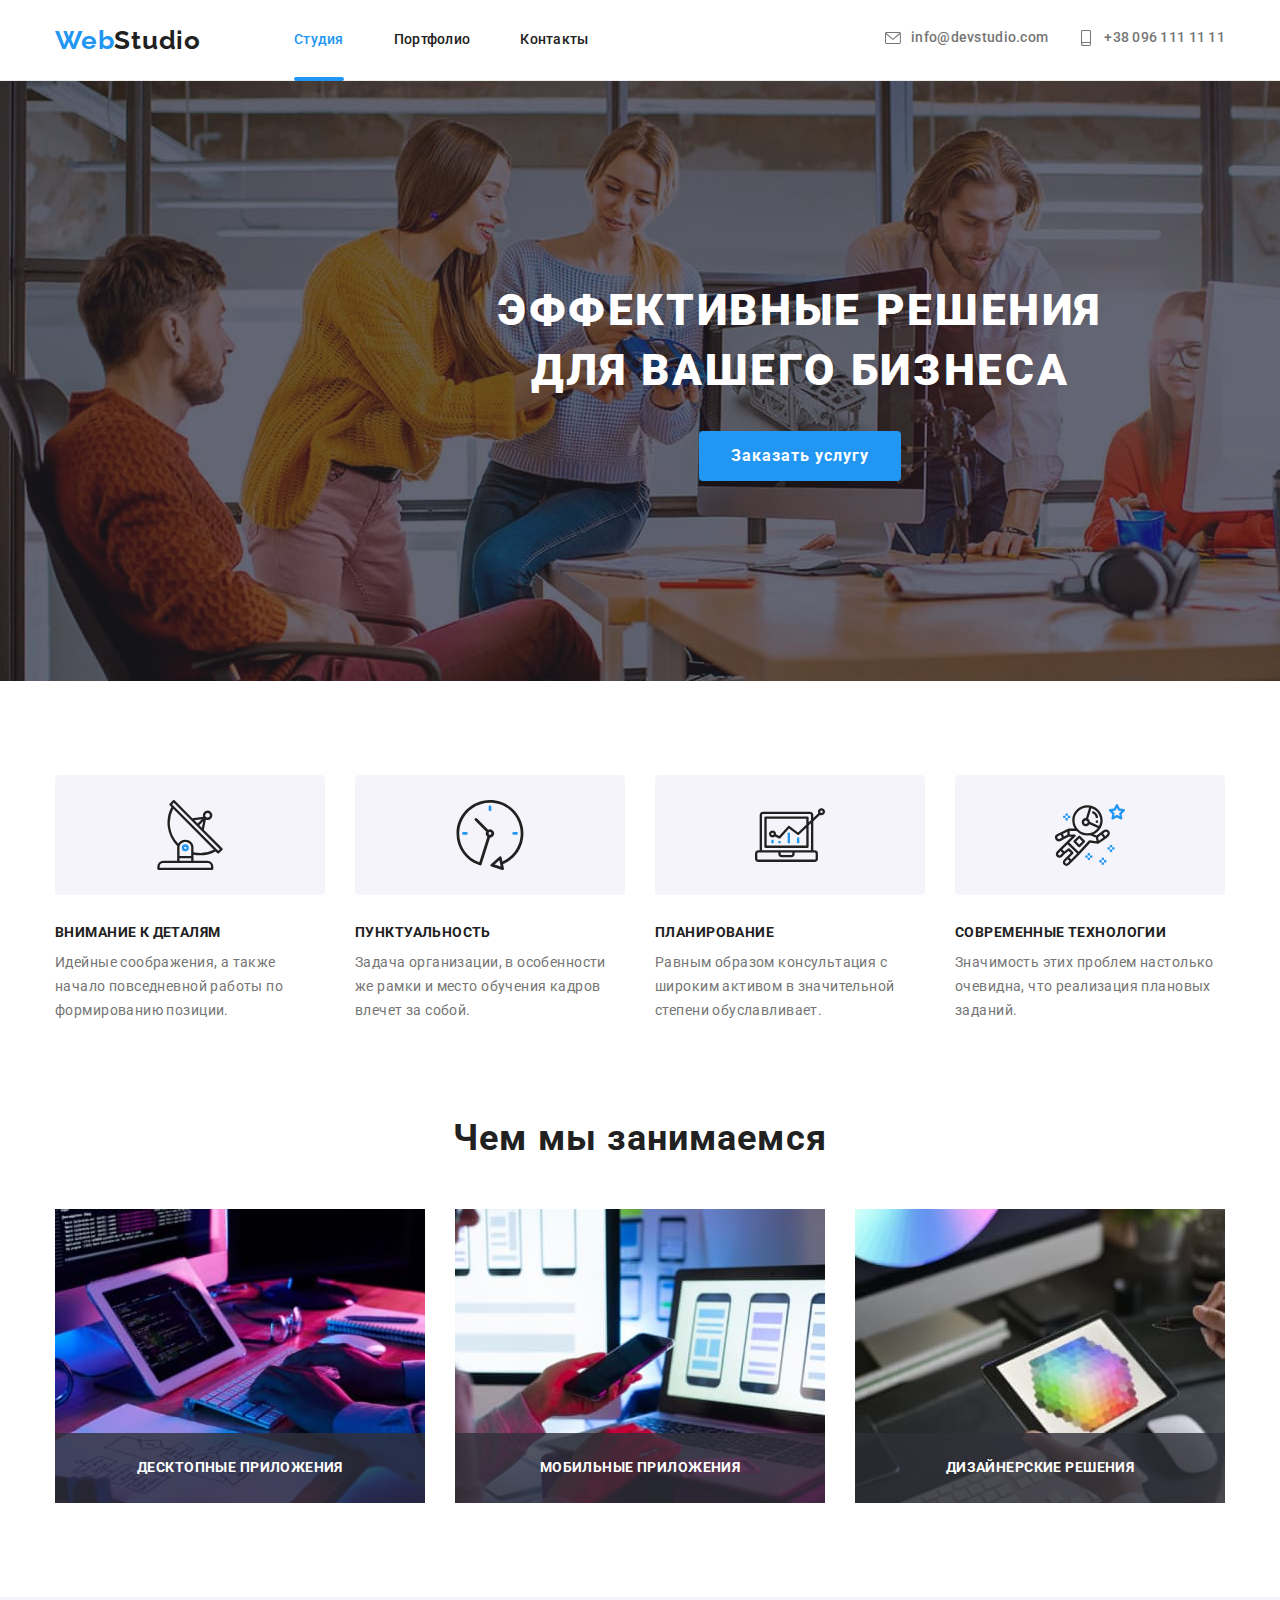
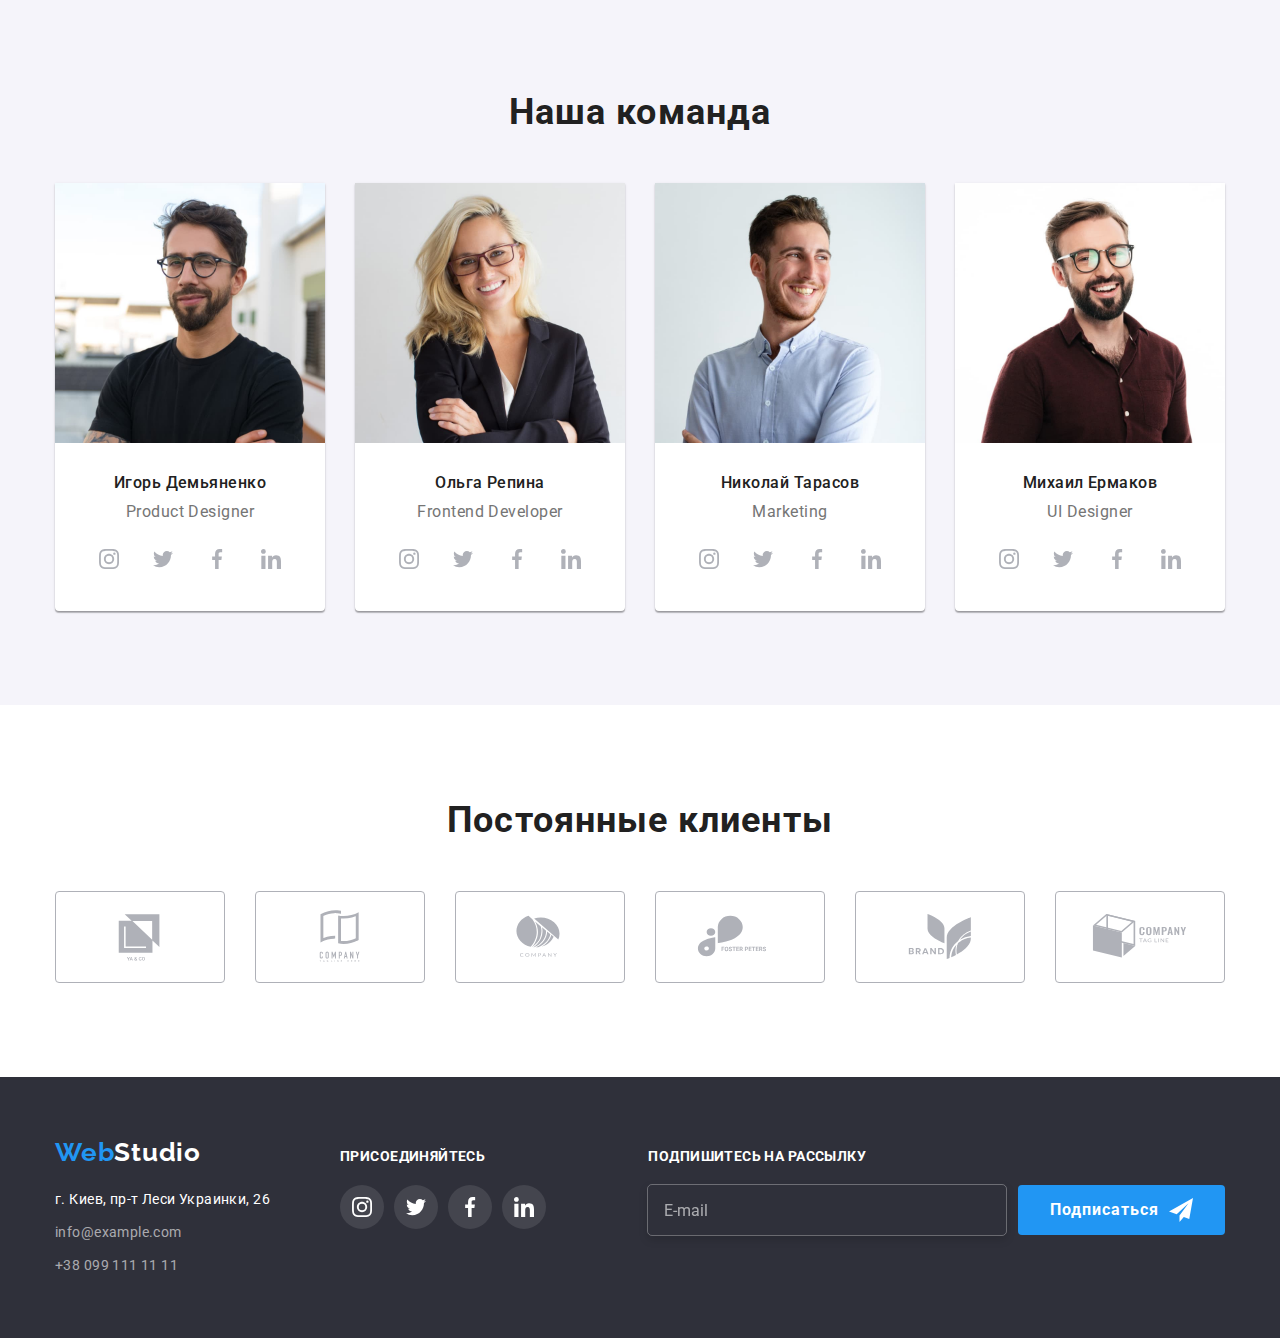
==== index.html @ 26ad6db4 "Initial commit" ====
<!DOCTYPE html>
<html lang="ru">
<head>
    <meta charset="UTF-8">
    <meta http-equiv="X-UA-Compatible" content="IE=edge">
    <meta name="viewport" content="width=device-width, initial-scale=1.0">
    <title>Main</title>
    <link rel="preconnect" href="https://fonts.googleapis.com">
    <link rel="preconnect" href="https://fonts.gstatic.com" crossorigin>
    <link rel="preconnect" href="https://fonts.googleapis.com">
    <link rel="preconnect" href="https://fonts.gstatic.com" crossorigin>
    <link href="https://fonts.googleapis.com/css2?family=Raleway:wght@700&family=Roboto:wght@400;500;700;900&display=swap"
        rel="stylesheet">
    <link rel="stylesheet" href="https://cdnjs.cloudflare.com/ajax/libs/modern-normalize/1.0.0/modern-normalize.min.css" />
    <link rel="stylesheet" href="./css/main.min.css">
</head>

<body>
    
    <!--шапка сайта-->
    <header class="page-header">
        <div class="container flex-container">
        <nav class="nav">
            <a href="" class="logo logo--light-theme"><span class="logo__accent">Web</span>Studio</a>
            <ul class="nav__list list">
                <li class="nav__item item">
                    <a href="./index.html" class="nav__link nav__link--current link">Студия</a>
                </li>
                <li class="nav__item item">
                    <a href="./portfolio.html" class="nav__link link">Портфолио</a>
                </li>
                <li class="nav__item item">
                    <a href="./contacts.html" class="nav__link link">Контакты</a>
                </li>
            </ul>
        </nav>
        <ul class="contacts list">
            <li class="contacts__item">
                <a href="mailto:info@devstudio.com" class="contacts__link link">
                    <svg class="contacts__icon" width="16px"> 
                        <use href="./images/icons.svg#icon-envelope">
                        </use>
                    </svg>info@devstudio.com
                </a>
            </li>
            <li class="contacts__item">
                <a href="tel:+380961111111" class="contacts__link"> 
                    <svg class="contacts__icon" width="16px">
                        <use href="./images/icons.svg#icon-smartphone"></use>
                    </svg>+38 096 111 11 11
                </a>
            </li>
        </ul>
        </div>
    </header>

    <!--основной контент-->
    <main>

        <!-- Герой -->
        <section class="hero">
            <div class="container">
                <h1 class="hero__title"> Эффективные решения для вашего бизнеса</h1>
                <button class="button" type="button" data-modal-open>Заказать услугу</button>
            </div>
        </section>

        <!--Особенности-->
        <section class="features">
            <div class="container">
                <h2 class="features__title title visually-hidden">Наши особенности</h2>
                <ul class="features__list list">
                    <li class="features__item item">
                        <div class="features__thumb">
                            <svg class="features__icon">
                                <use href="./images/icons.svg#icon-antenna"></use>
                            </svg>
                        </div>
                        <h3 class="features__title">Внимание к деталям</h3>
                        <p class="features__text">Идейные соображения, а также начало повседневной работы по формированию позиции.</p>
                    </li>
                    <li class="features__item item">
                        <div class="features__thumb">
                            <svg class="features__icon">
                                <use href="./images/icons.svg#icon-clock"></use>
                            </svg>
                        </div>
                        <h3 class="features__title">Пунктуальность</h3>
                        <p class="features__text">Задача организации, в особенности же рамки и место обучения кадров влечет за собой.</p>
                    </li>
                    <li class="features__item item">
                        <div class="features__thumb">
                            <svg class="features__icon">
                                <use href="./images/icons.svg#icon-diagram"></use>
                            </svg>
                        </div>
                        <h3 class="features__title">Планирование</h3>
                        <p class="features__text">Равным образом консультация с широким активом в значительной степени обуславливает.</p>
                    </li>
                    <li class="features__item item">
                        <div class="features__thumb">
                            <svg class="features__icon">
                                <use href="./images/icons.svg#icon-astronaut"></use>
                            </svg>
                        </div>
                        <h3 class="features__title">Современные технологии</h3>
                        <p class="features__text">Значимость этих проблем настолько очевидна, что реализация плановых заданий.</p>
                    </li>
                </ul>
            </div>
        </section>

        <!--Наше занятие-->
        <section class="jobs">
            <div class="container">
                <h2 class="jobs__title title">Чем мы занимаемся</h2>
                <ul class="jobs__list list">
                    <li class="jobs__item">
                        <div class="jobs__thumb">
                            <img width="370" height="294" src="./images/img-1.jpg" alt="Картинка с примером создания кода">
                            <div class="jobs__text-area"><p class="jobs__text">Десктопные приложения</p></div>
                        </div>
                    </li>
                    <li class="jobs__item">
                        <div class="jobs__thumb">
                            <img width="370" height="294" src="./images/img-2.jpg" alt="Картинка с примером создания мобильных приложений">
                            <div class="jobs__text-area">
                                <p class="jobs__text">Мобильные приложения</p>
                            </div>
                        </div>
                    </li>
                    <li class="jobs__item">
                        <div class="jobs__thumb">
                            <img width="370" height="294" src="./images/img-3.jpg" alt="Картинка с примером оформления сайтов">
                            <div class="jobs__text-area">
                                <p class="jobs__text">Дизайнерские решения</p>
                            </div>
                        </div>
                    </li>
                </ul>
            </div>
        </section>

        <!--Наша команда-->
        <section class="team">
            <div class="container">
                <h2 class="team__title title">Наша команда</h2>
                <ul class="team__list list">
                    <li class="team__card item">
                        <img class="team__image" src="./images/photo-1.jpg" alt="фото Игоря Демьяненко" width="270" height="260">
                        <div class="team__content">
                            <h3 class="team__name">Игорь Демьяненко</h3>
                            <p class="team__prof">Product Designer</p>
                            <ul class="socials list">
                                <li class="socials__item">
                                    <a href="" class="socials__link" aria-label="Instagram">
                                        <svg class="socials__icon" width="20" height="20" >
                                        <use href="./images/icons.svg#icon-instagram" ></use>
                                        </svg>
                                    </a>
                                </li>
                                <li class="socials__item">
                                    <a href="" class="socials__link" aria-label="Twitter">
                                        <svg class="socials__icon" width="20" height="20">
                                        <use href="./images/icons.svg#icon-twitter"></use>
                                        </svg>
                                    </a>
                                </li>
                                <li class="socials__item">
                                    <a href="" class="socials__link" aria-label="Facebook">
                                        <svg class="socials__icon" width="20" height="20">
                                            <use href="./images/icons.svg#icon-facebook"></use>
                                        </svg>
                                    </a>
                                </li>
                                <li class="socials__item">
                                    <a href="" class="socials__link" aria-label="Linkedin">
                                        <svg class="socials__icon" width="20" height="20">
                                            <use href="./images/icons.svg#icon-linkedin"></use>
                                        </svg>
                                    </a>
                                </li>
                            </ul>
                        </div>
                    </li>
                    <li class="team__card item">
                        <img class="team__image" src="./images/photo-2.jpg" alt="фото Ольги Репиной" width="270" height="260">
                        <div class="team__content">
                            <h3 class="team__name">Ольга Репина</h3>
                            <p class="team__prof">Frontend Developer</p>
                            <ul class="socials list">
                                <li class="socials__item">
                                    <a href="" class="socials__link" aria-label="Instagram">
                                        <svg class="socials__icon" width="20" height="20" >
                                        <use href="./images/icons.svg#icon-instagram" ></use>
                                        </svg>
                                    </a>
                                </li>
                                <li class="socials__item">
                                    <a href="" class="socials__link" aria-label="Twitter">
                                        <svg class="socials__icon" width="20" height="20">
                                        <use href="./images/icons.svg#icon-twitter"></use>
                                        </svg>
                                    </a>
                                </li>
                                <li class="socials__item">
                                    <a href="" class="socials__link" aria-label="Facebook">
                                        <svg class="socials__icon" width="20" height="20">
                                            <use href="./images/icons.svg#icon-facebook"></use>
                                        </svg>
                                    </a>
                                </li>
                                <li class="socials__item">
                                    <a href="" class="socials__link" aria-label="Linkedin">
                                        <svg class="socials__icon" width="20" height="20">
                                            <use href="./images/icons.svg#icon-linkedin"></use>
                                        </svg>
                                    </a>
                                </li>
                            </ul>
                        </div>
                    </li>
                    <li class="team__card item">
                        <img class="team__image" src="./images/photo-3.jpg" alt="фото Николая Тарасова" width="270" height="260">
                        <div class="team__content">
                            <h3 class="team__name">Николай Тарасов</h3>
                            <p class="team__prof">Marketing</p>
                            <ul class="socials list">
                                <li class="socials__item">
                                    <a href="" class="socials__link" aria-label="Instagram">
                                        <svg class="socials__icon" width="20" height="20" >
                                        <use href="./images/icons.svg#icon-instagram" ></use>
                                        </svg>
                                    </a>
                                </li>
                                <li class="socials__item">
                                    <a href="" class="socials__link" aria-label="Twitter">
                                        <svg class="socials__icon" width="20" height="20">
                                        <use href="./images/icons.svg#icon-twitter"></use>
                                        </svg>
                                    </a>
                                </li>
                                <li class="socials__item">
                                    <a href="" class="socials__link" aria-label="Facebook">
                                        <svg class="socials__icon" width="20" height="20">
                                            <use href="./images/icons.svg#icon-facebook"></use>
                                        </svg>
                                    </a>
                                </li>
                                <li class="socials__item">
                                    <a href="" class="socials__link" aria-label="Linkedin">
                                        <svg class="socials__icon" width="20" height="20">
                                            <use href="./images/icons.svg#icon-linkedin"></use>
                                        </svg>
                                    </a>
                                </li>
                            </ul>
                        </div>
                    </li>
                    <li class="team__card item">
                        <img class="team__image" src="./images/photo-4.jpg" alt="фото Михаила Ермакова" width="270" height="260">
                        <div class="team__content">
                            <h3 class="team__name">Михаил Ермаков</h3>
                            <p class="team__prof">UI Designer</p>
                            <ul class="socials list">
                                <li class="socials__item">
                                    <a href="" class="socials__link" aria-label="Instagram">
                                        <svg class="socials__icon" width="20" height="20" >
                                        <use href="./images/icons.svg#icon-instagram" ></use>
                                        </svg>
                                    </a>
                                </li>
                                <li class="socials__item">
                                    <a href="" class="socials__link" aria-label="Twitter">
                                        <svg class="socials__icon" width="20" height="20">
                                        <use href="./images/icons.svg#icon-twitter"></use>
                                        </svg>
                                    </a>
                                </li>
                                <li class="socials__item">
                                    <a href="" class="socials__link" aria-label="Facebook">
                                        <svg class="socials__icon" width="20" height="20">
                                            <use href="./images/icons.svg#icon-facebook"></use>
                                        </svg>
                                    </a>
                                </li>
                                <li class="socials__item">
                                    <a href="" class="socials__link" aria-label="Linkedin">
                                        <svg class="socials__icon" width="20" height="20">
                                            <use href="./images/icons.svg#icon-linkedin"></use>
                                        </svg>
                                    </a>
                                </li>
                            </ul>
                        </div>
                    </li>
                </ul>
            </div>
        </section>

        <!-- Клиенты -->
        <section class="clients">
            <div class="container">
            <h2 class="clients__title title">Постоянные клиенты</h2>
            <ul class="clients__list list">
                <li class="clients__item">
                    <a href="" class="clients__link" aria-label="Компания-1" >
                        <svg class="clients__icon" width="106" height="60">
                            <use href="./images/icons.svg#icon-company-1">
                            </use>
                        </svg>
                    </a>
                </li>
                <li class="clients__item">
                    <a href="" class="clients__link" aria-label="Компания-2">
                        <svg class="clients__icon" width="106" height="60">
                            <use href="./images/icons.svg#icon-company-2">
                            </use>
                        </svg>
                    </a>
                </li>
                <li class="clients__item">
                    <a href="" class="clients__link" aria-label="Компания-3">
                        <svg class="clients__icon" width="106" height="60">
                            <use href="./images/icons.svg#icon-company-3">
                            </use>
                        </svg>
                    </a>
                </li>
                <li class="clients__item">
                    <a href="" class="clients__link" aria-label="Компания-4">
                        <svg class="clients__icon" width="106" height="60">
                            <use href="./images/icons.svg#icon-company-4">
                            </use>
                        </svg>
                    </a>
                </li>
                <li class="clients__item">
                    <a href="" class="clients__link" aria-label="Компания-5">
                        <svg class="clients__icon" width="106" height="60"> 
                            <use href="./images/icons.svg#icon-company-5">
                            </use>
                        </svg>
                    </a>
                </li>
                <li class="clients__item">
                    <a href="" class="clients__link" aria-label="Компания-6">
                        <svg class="clients__icon" width="106" height="60">
                            <use href="./images/icons.svg#icon-company-6">
                            </use>
                        </svg>
                    </a>
                </li>
            </ul>
            </div>
        </section>
    </main>

    <!--Подвал-->
    <footer class="footer">
        <div class="container footer__container">
            <div class="adress-thumb">
                <a class="logo logo--dark-theme" href="./index.html">
                    <span class="logo__accent">Web</span>Studio
                </a>
            <address class="address">
                <span class="adress__text">г. Киев, пр-т Леси Украинки, 26</span>
                <ul class="adress__list list">
                    <li class="adress__item">
                        <a class="adress__link" href="mailto:info@example.com" >info@example.com</a>
                    </li>
                    <li class="adress__item">
                        <a class="adress__link" href="tel:+380991111111">+38 099 111 11 11</a>
                    </li>
                </ul>
            </address>
            </div>
            <div class="join-form">
                <p class="join-form__title">присоединяйтесь</p>
                <ul class="join-form__socials socials list">
                    <li class="socials__item">
                        <a href="" class="socials__link socials__link--dark-theme" aria-label="Instagram"><svg class="socials__icon" width="20" height="20">
                                <use href="./images/icons.svg#icon-instagram"></use>
                            </svg>
                        </a>
                    </li>
                    <li class="socials__item">
                        <a href="" class="socials__link socials__link--dark-theme" aria-label="Twitter"><svg class="socials__icon" width="20" height="20">
                                <use href="./images/icons.svg#icon-twitter"></use>
                            </svg>
                        </a>
                    </li>
                    <li class="socials__item">
                        <a href="" class="socials__link socials__link--dark-theme" aria-label="Facebook">
                            <svg class="socials__icon" width="20" height="20">
                                <use href="./images/icons.svg#icon-facebook"></use>
                            </svg>
                        </a>
                    </li>
                    <li class="socials__item">
                        <a href="" class="socials__link socials__link--dark-theme" aria-label="Linkedin">
                            <svg class="socials__icon" width="20" height="20">
                                <use href="./images/icons.svg#icon-linkedin"></use>
                            </svg>
                        </a>
                    </li>
                </ul>
            </div>
            <div class="subscription footer__subscription">
                <h2 class="subscription__title">Подпишитесь на рассылку</h2>
                <form class="subscription__form">
                    <input class="subscription__input" type="email" name="subscription" placeholder="E-mail">
                    <button class="button subscription__button" type="submit">Подписаться
                        <svg class="button__icon" width="24" height="24">
                            <use href="./images/icons.svg#icon-send">
                        </svg>
                    </button>
                </form>
            </div>
        </div>
        
    </footer>

    <!-- модальное окно -->
    <div class="hero-backdrop is-hidden" data-modal>
        <div class="hero-modal">
            <button class="button-close" data-modal-close>
                <svg class="button-close__icon" width="18px" height="18px">
                    <use href="./images/icons.svg#icon-close"></use>
                </svg>
            </button>
            <form class="order-form js-speaker-form">
                <b class="order-form__title">Оставьте свои данные, мы вам перезвоним</b>
                <div class="inputarea">
                    <div class="order-form__item">
                        <label class="order-form__label" for="name" >Имя</label>
                        <input class="order-form__input" type="text"  name="username" id="name" autocomplete="off">
                        <span class="order-form__thumb">
                            <svg class="order-form__icon" width="18px" height="18px">
                                <use href="./images/icons.svg#name-icon"></use>
                            </svg>
                        </span>
                    </div>
    
                    <div class="order-form__item">
                        <label class="order-form__label" for="tel">Телефон</label>
                        <input  class="order-form__input" type="tel" name="tel" id="tel">
                        <span class="order-form__thumb">
                            <svg class="order-form__icon" width="18px" height="18px">
                                <use href="./images/icons.svg#tel-icon"></use>
                            </svg>
                        </span>
                    </div>
    
                    <div class="order-form__item">
                        <label class="order-form__label" for="email">Почта</label>
                        <input class="order-form__input" type="email"  name="email" id="email">
                        <span class="order-form__thumb">
                            <svg class="order-form__icon" width="18px" height="18px">
                                <use href="./images/icons.svg#email-icon"></use>
                            </svg>
                        </span>
                    </div>
    
                    <div class="order-form__item">
                        <label class="order-form__label" for="comment">Комментарий</label>
                        <textarea class="order-form__textarea" name="comment"  placeholder=" Введите текст" id="comment"
                            rows="10"></textarea>
                    </div>
                </div>
                <div class="agreement-form">
                    <label class="agreement-form__label">
                        <input class="agreement-form__checkbox visually-hidden"type="checkbox" >
                    <span class="checkbox">
                        <svg class="checkbox__icon" width="16px" height="15px">
                            <use href="./images/icons.svg#checkbox"/>
                        </svg>
                        <svg class="checkbox__icon checkbox__icon--active" width="16px" height="15px">
                            <use href="./images/icons.svg#checkbox-active"/>
                        </svg>
                    </span>Соглашаюсь с рассылкой и принимаю <a class="agreement-form__link" href="">Условия
                            договора</a></label>
                </div>
                <button class="button agreement-form__button" type="submit">Отправить</button>
            </form>
        </div>
    </div>
    <script src="./js/modal.js"></script>
    <script>
        (() => {
            document
                .querySelector('.js-speaker-form')
                .addEventListener('submit', e => {
                    e.preventDefault();

                    new FormData(e.currentTarget).forEach((value, name) =>
                        console.log(`${name}: ${value}`),
                    );

                    e.currentTarget.reset();
                });
        })();
    </script>
</body>
</html>
---- css/main.min.css ----
:root{--primary-font: roboto, sans-serif;--secondary-font: Raleway, sans-serif;--text-color: #757575;--title-color: #212121;--white-color: #ffffff;--white-transparency-06: rgba(255, 255, 255, 0.6);--modal-placeholder-color: rgba(117, 117, 117, 0.5);--footer-placeholder-color: rgba(255, 255, 255, 0.6);--accent-color: #2196f3;--hover-color: #188ce8;--primary-bkgrnd: #ffffff;--secondary-bkgrnd: #f5f4fa;--button-bkgrnd: #f5f4fa;--hero-bkgrnd: #c4c4c4;--icon-bkgrnd: #f5f4fa;--footer-icon-bkgrnd: rgba(255, 255, 255, 0.1);--card-overlay: rgba(33, 150, 243, 0.9);--footer-background-color: rgba(47, 48, 58, 1);--header-border: #ececec;--portfolio-card-border: #eeeeee;--clients-border: #afb1b8;--timing-function: cubic-bezier(0.4, 0, 0.2, 1);--filter-button-shadow: 0px 3px 1px rgba(0, 0, 0, 0.1),
        0px 1px 2px rgba(0, 0, 0, 0.08), 0px 2px 2px rgba(0, 0, 0, 0.12);--team-card-shadow: 0px 1px 3px rgba(0, 0, 0, 0.12),
        0px 1px 1px rgba(0, 0, 0, 0.14), 0px 2px 1px rgba(0, 0, 0, 0.2);--portfolio-card-shadow: 0px 1px 1px rgba(0, 0, 0, 0.12),
        0px 4px 4px rgba(0, 0, 0, 0.06), 1px 4px 6px rgba(0, 0, 0, 0.16);--icon-color: #afb1b8;--order-form__icon-color: rgba(33, 33, 33, 1);--checkbox-color: rgba(33, 33, 33, 1);--Hero-overlay: rgba(47, 48, 58, 0.4);--cards-gap: 30px}body{background-color:var(--primary-bkgrnd);color:var(--text-color);font-family:var(--primary-font)}.list{list-style:none;margin:0;padding:0}.container{margin:0 auto;width:1200px;padding:0 15px}.title{margin:0;color:var(--title-color);font-weight:700;font-size:36px;line-height:1.17;text-align:center;letter-spacing:0.03em}img{display:block;max-width:100%}.visually-hidden{position:absolute;width:1px;height:1px;margin:-1px;border:0;padding:0;white-space:nowrap;-webkit-clip-path:inset(100%);clip-path:inset(100%);clip:rect(0 0 0 0);overflow:hidden}.page-header{border-bottom:1px solid var(--header-border)}.flex-container{display:-webkit-box;display:-ms-flexbox;display:flex}.logo{display:block;text-decoration:none;font-family:var(--secondary-font);font-weight:700;font-size:26px;line-height:1.19;letter-spacing:0.03em}.logo--light-theme{margin-right:93px;color:var(--title-color)}.logo--dark-theme{margin-right:0;margin-bottom:20px;color:var(--white-color)}.logo__accent{color:var(--accent-color)}.nav{display:-webkit-box;display:-ms-flexbox;display:flex;-webkit-box-align:center;-ms-flex-align:center;align-items:center}.nav__list{display:-webkit-box;display:-ms-flexbox;display:flex}.nav__item{position:relative}.nav__item:not(:last-child){margin-right:50px}.nav__link{display:block;padding-top:32px;padding-bottom:32px;color:var(--title-color);text-decoration:none;font-weight:500;font-size:14px;line-height:1.14;letter-spacing:0.02em;-webkit-transition:color 250ms var(--timing-function);transition:color 250ms var(--timing-function)}.nav__link:hover,.nav__link:focus{color:var(--accent-color)}.nav__link--current{color:var(--accent-color)}.nav__link--current::after{content:'';display:block;position:absolute;bottom:-1px;width:100%;height:4px;border-radius:2px;background-color:var(--accent-color)}.contacts{display:-webkit-box;display:-ms-flexbox;display:flex;margin-left:auto;-webkit-box-align:center;-ms-flex-align:center;align-items:center}.contacts__item:last-child{margin-left:30px}.contacts__link{color:var(--text-color);display:-webkit-inline-box;display:-ms-inline-flexbox;display:inline-flex;-webkit-box-align:center;-ms-flex-align:center;align-items:center;-webkit-transition:color 250ms var(--timing-function);transition:color 250ms var(--timing-function);text-decoration:none;font-weight:500;font-size:14px;line-height:1.14;letter-spacing:0.02em}.contacts__link:hover,.contacts__link:focus{color:var(--accent-color)}.contacts__icon{width:16px;height:16px;margin-right:10px;fill:currentColor}.hero{padding-top:200px;padding-bottom:200px;text-align:center;color:var(--white-color);width:1600px;height:600px;margin-left:auto;margin-right:auto;background-image:-webkit-gradient(linear, left top, left bottom, from(var(--Hero-overlay)), to(var(--Hero-overlay))),url(../images/bgrnd-img.jpg);background-image:linear-gradient(var(--Hero-overlay), var(--Hero-overlay)),url(../images/bgrnd-img.jpg);background-color:var(--hero-bkgrnd)}.hero__title{margin-top:0;margin-bottom:30px;margin-right:auto;margin-left:auto;max-width:696px;font-weight:900;font-size:44px;line-height:1.36;letter-spacing:0.06em;text-transform:uppercase;text-align:center}.button{border:none;display:inline-block;min-width:200px;border-radius:4px;padding:10px 32px;background-color:var(--accent-color);color:var(--white-color);-webkit-transition:background-color 250ms var(--timing-function);transition:background-color 250ms var(--timing-function);font-family:var(--primary-font);font-weight:700;font-size:16px;line-height:1.87;cursor:pointer;-webkit-box-align:center;-ms-flex-align:center;align-items:center;text-align:center;letter-spacing:0.06em}.button:hover,.button:focus{background-color:var(--hover-color)}.subscription__button{display:-webkit-box;display:-ms-flexbox;display:flex;-webkit-box-align:center;-ms-flex-align:center;align-items:center;-webkit-box-pack:center;-ms-flex-pack:center;justify-content:center}.button__icon{margin-left:10px}.button{border:none;display:inline-block;min-width:200px;border-radius:4px;padding:10px 32px;background-color:var(--accent-color);color:var(--white-color);-webkit-transition:background-color 250ms var(--timing-function);transition:background-color 250ms var(--timing-function);font-family:var(--primary-font);font-weight:700;font-size:16px;line-height:1.87;cursor:pointer;-webkit-box-align:center;-ms-flex-align:center;align-items:center;text-align:center;letter-spacing:0.06em}.button:hover,.button:focus{background-color:var(--hover-color)}.subscription__button{display:-webkit-box;display:-ms-flexbox;display:flex;-webkit-box-align:center;-ms-flex-align:center;align-items:center;-webkit-box-pack:center;-ms-flex-pack:center;justify-content:center}.button__icon{margin-left:10px}.hero-backdrop{position:fixed;left:0;top:0;width:100%;height:100%;background-color:rgba(0,0,0,0.2);opacity:1;-webkit-transition:opacity 250ms var(--timing-function);transition:opacity 250ms var(--timing-function)}.hero-backdrop.is-hidden{opacity:0;pointer-events:none}.hero-backdrop.is-hidden .hero-modal{-webkit-transform:translate(-50%, -50%) scale(0.5);transform:translate(-50%, -50%) scale(0.5)}.hero-modal{position:absolute;z-index:100;width:528px;padding-top:40px;padding-bottom:40px;padding-left:41px;padding-right:39px;top:50%;left:50%;-webkit-transform:translate(-50%, -50%) scale(1);transform:translate(-50%, -50%) scale(1);background-color:var(--white-color);border-radius:4px;-webkit-transition:-webkit-transform 250ms var(--timing-function);transition:-webkit-transform 250ms var(--timing-function);transition:transform 250ms var(--timing-function);transition:transform 250ms var(--timing-function), -webkit-transform 250ms var(--timing-function);-webkit-box-shadow:0px 1px 3px rgba(0,0,0,0.12),0px 1px 1px rgba(0,0,0,0.14),0px 2px 1px rgba(0,0,0,0.2);box-shadow:0px 1px 3px rgba(0,0,0,0.12),0px 1px 1px rgba(0,0,0,0.14),0px 2px 1px rgba(0,0,0,0.2)}.button-close{position:absolute;display:-webkit-inline-box;display:-ms-inline-flexbox;display:inline-flex;top:8px;right:4px;border-radius:50%;width:30px;height:30px;padding:0;border:1px solid rgba(0,0,0,0.1);background-color:var(--white-color);color:#000;-webkit-box-pack:center;-ms-flex-pack:center;justify-content:center;-webkit-box-align:center;-ms-flex-align:center;align-items:center;-webkit-transition:background-color 250ms var(--timing-function);transition:background-color 250ms var(--timing-function)}.button-close:hover,.button-close:focus{color:var(--accent-color)}.button-close .button-close__icon{width:18px;height:18px;fill:currentColor;-webkit-transition:color 250ms var(--timing-function);transition:color 250ms var(--timing-function)}.order-form__title{display:block;color:var(--title-color);margin-bottom:20px;text-align:center;Font-style:Bold;Font-size:20px;Line-height:1.15;Letter-spacing:3%}.order-form__label{color:var(--text-color);text-align:left;margin-bottom:4px;font-size:12px;line-height:1.17}.inputarea{width:448px;margin:0;margin-left:auto;margin-right:auto;padding:0;list-style:none;display:-webkit-box;display:-ms-flexbox;display:flex;-webkit-box-orient:vertical;-webkit-box-direction:normal;-ms-flex-direction:column;flex-direction:column}.order-form__item{position:relative;display:-webkit-box;display:-ms-flexbox;display:flex;-webkit-box-orient:vertical;-webkit-box-direction:normal;-ms-flex-direction:column;flex-direction:column}.order-form__item:not(:last-child){margin-bottom:10px}.order-form__item:last-child{margin-bottom:20px}.order-form__input{border:1px solid rgba(33,33,33,0.2);border-radius:4px;padding:11px 12px;padding-left:42px;-webkit-transition:border 250ms var(--timing-function);transition:border 250ms var(--timing-function)}.order-form__input:focus{border:1px solid #2196f3;-webkit-box-sizing:border-box;box-sizing:border-box;border-radius:4px;outline:transparent}.order-form__input:focus ~ .order-form__thumb{color:var(--accent-color)}.order-form__icon{position:absolute;bottom:11px;left:12px;fill:currentColor}.order-form__thumb{color:var(--order-form__icon-color);-webkit-transition:color 250ms var(--timing-function);transition:color 250ms var(--timing-function)}.order-form__textarea{padding:12px 16px;border:1px solid rgba(33,33,33,0.2);border-radius:4px;height:138px;resize:none;-webkit-transition:border 250ms var(--timing-function);transition:border 250ms var(--timing-function)}.order-form__textarea::-webkit-input-placeholder{font-size:14px;line-height:1.14;color:var(--modal-placeholder-color)}.order-form__textarea:-ms-input-placeholder{font-size:14px;line-height:1.14;color:var(--modal-placeholder-color)}.order-form__textarea::-ms-input-placeholder{font-size:14px;line-height:1.14;color:var(--modal-placeholder-color)}.order-form__textarea::placeholder{font-size:14px;line-height:1.14;color:var(--modal-placeholder-color)}.order-form__textarea:focus{border:1px solid #2196f3;-webkit-box-sizing:border-box;box-sizing:border-box;border-radius:4px;outline:transparent}.agreement-form{position:relative;display:-webkit-box;display:-ms-flexbox;display:flex;-webkit-box-align:center;-ms-flex-align:center;align-items:center;-webkit-box-pack:center;-ms-flex-pack:center;justify-content:center;margin-bottom:30px}.agreement-form__button{display:block;margin-left:auto;margin-right:auto}.agreement-form__label{font-size:14px;line-height:1.71}.agreement-form__link{color:var(--accent-color)}.checkbox{width:16px;height:15px}.checkbox__icon{position:absolute;top:50%;left:13px;-webkit-transform:translate(0, -50%);transform:translate(0, -50%);fill:var(--checkbox-color);-webkit-transition:background-color 250ms var(--timing-function);transition:background-color 250ms var(--timing-function)}.agreement-form__checkbox:checked ~ .checkbox .checkbox__icon{background-color:var(--accent-color);border-radius:1px;fill:var(--white-color)}.checkbox__icon--active{fill:transparent;-webkit-transition:fill 250ms var(--timing-function);transition:fill 250ms var(--timing-function)}.features{padding-top:94px;padding-bottom:94px}.features__list{display:-webkit-box;display:-ms-flexbox;display:flex}.features__icon{width:70px;height:70px}.features__thumb{display:-webkit-box;display:-ms-flexbox;display:flex;-webkit-box-pack:center;-ms-flex-pack:center;justify-content:center;-webkit-box-align:center;-ms-flex-align:center;align-items:center;height:120px;margin-bottom:30px;background-color:var(--icon-bkgrnd);border-radius:4px}.features__text{margin:0;color:var(--text-color);font-size:14px;line-height:1.71;letter-spacing:0.03em}.features__title{margin:0 0 10px;color:var(--title-color);font-weight:700;font-size:14px;line-height:1.14;letter-spacing:0.03em;text-transform:uppercase}.features__item{-ms-flex-preferred-size:270px;flex-basis:270px}.features__item:not(:last-child){margin-right:30px}.jobs{padding-bottom:94px}.jobs__title{margin-bottom:50px}.jobs__list{display:-webkit-box;display:-ms-flexbox;display:flex}.jobs__thumb{position:relative;z-index:-100}.jobs__item:not(:first-child){margin-left:30px}.jobs__text-area{position:absolute;display:-webkit-inline-box;display:-ms-inline-flexbox;display:inline-flex;left:0;bottom:0;width:100%;min-height:70px;-webkit-box-align:center;-ms-flex-align:center;align-items:center;-webkit-box-pack:center;-ms-flex-pack:center;justify-content:center;background-color:rgba(47,48,58,0.8)}.jobs__text{display:inline-block;color:var(--white-color);font-weight:700;font-size:14px;line-height:1.14;letter-spacing:0.03em;text-transform:uppercase}.team{padding-top:94px;padding-bottom:94px;background-color:var(--secondary-bkgrnd)}.team__title{margin-bottom:50px}.team__list{display:-webkit-box;display:-ms-flexbox;display:flex;-ms-flex-wrap:wrap;flex-wrap:wrap;margin-top:calc(-1 * var(--cards-gap));margin-left:calc(-1 * var(--cards-gap))}.team__card{background-color:var(--white-color);-ms-flex-preferred-size:calc(100% / 4 - var(--cards-gap));flex-basis:calc(100% / 4 - var(--cards-gap));margin-top:var(--cards-gap);margin-left:var(--cards-gap);-webkit-box-shadow:var(--team-card-shadow);box-shadow:var(--team-card-shadow);border-radius:0px 0px 4px 4px}.team__content{padding-top:30px;padding-bottom:30px;padding-left:32px;padding-right:32px}.team__name{text-align:center;margin:0 0 10px;color:var(--title-color);font-weight:500;font-size:16px;line-height:1.19;letter-spacing:0.03em}.team__prof{text-align:center;margin:0;margin-bottom:16px;font-size:16px;line-height:1.19;letter-spacing:0.03em}.socials{display:-webkit-box;display:-ms-flexbox;display:flex;-webkit-box-pack:center;-ms-flex-pack:center;justify-content:center}.socials__item:not(:first-child){margin-left:10px}.socials__icon{fill:currentColor;background-size:50px}.socials__link{display:-webkit-inline-box;display:-ms-inline-flexbox;display:inline-flex;-webkit-box-pack:center;-ms-flex-pack:center;justify-content:center;-webkit-box-align:center;-ms-flex-align:center;align-items:center;border-radius:50%;width:44px;height:44px;color:var(--icon-color);-webkit-transition:background-color 250ms var(--timing-function),color 250ms var(--timing-function);transition:background-color 250ms var(--timing-function),color 250ms var(--timing-function)}.socials__link:hover,.socials__link:focus{background-color:var(--accent-color);color:var(--white-color)}.socials__link--dark-theme{background-color:var(--footer-icon-bkgrnd);color:var(--white-color)}.clients{padding-top:94px;padding-bottom:94px}.clients__title{margin-bottom:50px}.clients__list{display:-webkit-box;display:-ms-flexbox;display:flex}.clients__item{display:-webkit-inline-box;display:-ms-inline-flexbox;display:inline-flex}.clients__item:not(:first-child){margin-left:30px}.clients__icon{fill:currentColor}.clients__link{min-width:170px;min-height:92px;-ms-flex-preferred-size:170px;flex-basis:170px;display:-webkit-inline-box;display:-ms-inline-flexbox;display:inline-flex;-webkit-box-pack:center;-ms-flex-pack:center;justify-content:center;-webkit-box-align:center;-ms-flex-align:center;align-items:center;border:1px solid var(--clients-border);color:var(--icon-color);border-radius:4px;-webkit-transition:color 250ms var(--timing-function),border 250ms var(--timing-function);transition:color 250ms var(--timing-function),border 250ms var(--timing-function)}.clients__link:hover,.clients__link:focus{border:1px solid var(--accent-color);color:var(--accent-color)}.works{padding-top:94px;padding-bottom:94px}.works__list{display:-webkit-box;display:-ms-flexbox;display:flex;-ms-flex-wrap:wrap;flex-wrap:wrap;margin-top:calc(-1 * var(--cards-gap));margin-left:calc(-1 * var(--cards-gap))}.works__item{-ms-flex-preferred-size:calc(100% / 3 - 30px);flex-basis:calc(100% / 3 - 30px);margin-left:var(--cards-gap);margin-top:var(--cards-gap)}.works__thumb{position:relative;overflow:hidden}.works__link{display:inline-block;text-decoration:none;margin:0;-webkit-transition:-webkit-box-shadow 250ms var(--timing-function);transition:-webkit-box-shadow 250ms var(--timing-function);transition:box-shadow 250ms var(--timing-function);transition:box-shadow 250ms var(--timing-function), -webkit-box-shadow 250ms var(--timing-function)}.works__link:hover,.works__link:focus{-webkit-box-shadow:var(--portfolio-card-shadow);box-shadow:var(--portfolio-card-shadow)}.works__link:hover .card-overlay,.works__link:focus .card-overlay{-webkit-transform:translate(0, 0);transform:translate(0, 0);opacity:1}.works__content{border:1px solid var(--portfolio-card-border);border-top:none;padding-top:20px;padding-bottom:20px;padding-left:24px;padding-right:24px}.works__title{margin:0 0 4px;color:var(--title-color);font-size:18px;line-height:2;letter-spacing:0.06em}.works__type{margin:0;color:var(--text-color);font-size:16px;line-height:1.87;letter-spacing:0.03em}.card-overlay{position:absolute;top:0;left:0;width:100%;height:100%;-webkit-transform:translate(0, 100%);transform:translate(0, 100%);padding:63px 24px;background-color:var(--card-overlay);opacity:0;-webkit-transition:opacity 750ms var(--timing-function),-webkit-transform 750ms var(--timing-function);transition:opacity 750ms var(--timing-function),-webkit-transform 750ms var(--timing-function);transition:transform 750ms var(--timing-function),opacity 750ms var(--timing-function);transition:transform 750ms var(--timing-function),opacity 750ms var(--timing-function),-webkit-transform 750ms var(--timing-function)}.card-overlay__text{color:var(--white-color);font-weight:400;font-size:18px;line-height:1.56;letter-spacing:0.03em;margin:0}.button-set{display:-webkit-box;display:-ms-flexbox;display:flex;-webkit-box-pack:center;-ms-flex-pack:center;justify-content:center;margin-bottom:50px}.button-set__item:not(:first-child){margin-left:8px}.button-filter{border-radius:4px;border:none;padding:6px 22px;min-width:73px;color:var(--title-color);background-color:var(--button-bkgrnd);font-family:var(--primary-font);font-weight:500;font-size:16px;line-height:1.62;cursor:pointer;text-align:center;letter-spacing:0.03em;-webkit-transition:background-color 250ms var(--timing-function),color 250ms var(--timing-function),-webkit-box-shadow 250ms var(--timing-function);transition:background-color 250ms var(--timing-function),color 250ms var(--timing-function),-webkit-box-shadow 250ms var(--timing-function);transition:background-color 250ms var(--timing-function),color 250ms var(--timing-function),box-shadow 250ms var(--timing-function);transition:background-color 250ms var(--timing-function),color 250ms var(--timing-function),box-shadow 250ms var(--timing-function),-webkit-box-shadow 250ms var(--timing-function)}.button-filter:hover,.button-filter:focus{color:var(--white-color);background-color:var(--accent-color);-webkit-box-shadow:var(--filter-button-shadow);box-shadow:var(--filter-button-shadow)}.footer{padding-top:60px;padding-bottom:60px;background-color:var(--footer-background-color)}.footer__container{display:-webkit-box;display:-ms-flexbox;display:flex;-webkit-box-align:baseline;-ms-flex-align:baseline;align-items:baseline}.address{color:var(--white-color);font-size:14px;line-height:1.71;letter-spacing:0.03em;font-style:normal}.adress__link{color:var(--white-transparency-06);text-decoration:none;font-style:normal;font-size:14px;line-height:1.71;letter-spacing:0.03em;-webkit-transition:color 250ms var(--timing-function);transition:color 250ms var(--timing-function)}.adress__link:hover,.adress__link:focus{color:var(--accent-color)}.adress__text{display:block;margin-bottom:9px}.adress__item:not(:first-child){margin-top:9px}.join-form{margin-left:70px}.join-form__title{display:inline-block;margin-top:0;margin-bottom:20px;color:var(--white-color);font-weight:700;font-size:14px;line-height:1.14;letter-spacing:0.03em;text-transform:uppercase}.subscription{margin-left:auto}.subscription__title{display:inline-block;margin-top:0;margin-bottom:20px;color:var(--white-color);font-weight:700;font-size:14px;line-height:1.14;letter-spacing:0.03em;text-transform:uppercase}.subscription__form{display:-webkit-box;display:-ms-flexbox;display:flex;position:relative;color:var(--white-color)}.subscription__input{width:358px;height:50px;padding:15px 16px;margin-right:12px;color:var(--white-color);background-color:var(--footer-background-color);outline:1px solid rgba(255,255,255,0.3);border:none;-webkit-box-sizing:border-box;box-sizing:border-box;-webkit-filter:drop-shadow(0px 4px 4px rgba(0,0,0,0.15));filter:drop-shadow(0px 4px 4px rgba(0,0,0,0.15));border-radius:4px;-webkit-transition:outline 750ms var(--timing-function);transition:outline 750ms var(--timing-function)}.subscription__input:focus{outline:1px solid var(--white-color)}.subscription__input::-webkit-input-placeholder{color:var(--footer-placeholder-color);font-family:var(--primary-font);font-style:normal;font-weight:400;font-size:16px;line-height:1.25}.subscription__input:-ms-input-placeholder{color:var(--footer-placeholder-color);font-family:var(--primary-font);font-style:normal;font-weight:400;font-size:16px;line-height:1.25}.subscription__input::-ms-input-placeholder{color:var(--footer-placeholder-color);font-family:var(--primary-font);font-style:normal;font-weight:400;font-size:16px;line-height:1.25}.subscription__input::placeholder{color:var(--footer-placeholder-color);font-family:var(--primary-font);font-style:normal;font-weight:400;font-size:16px;line-height:1.25}
/*# sourceMappingURL=main.min.css.map */
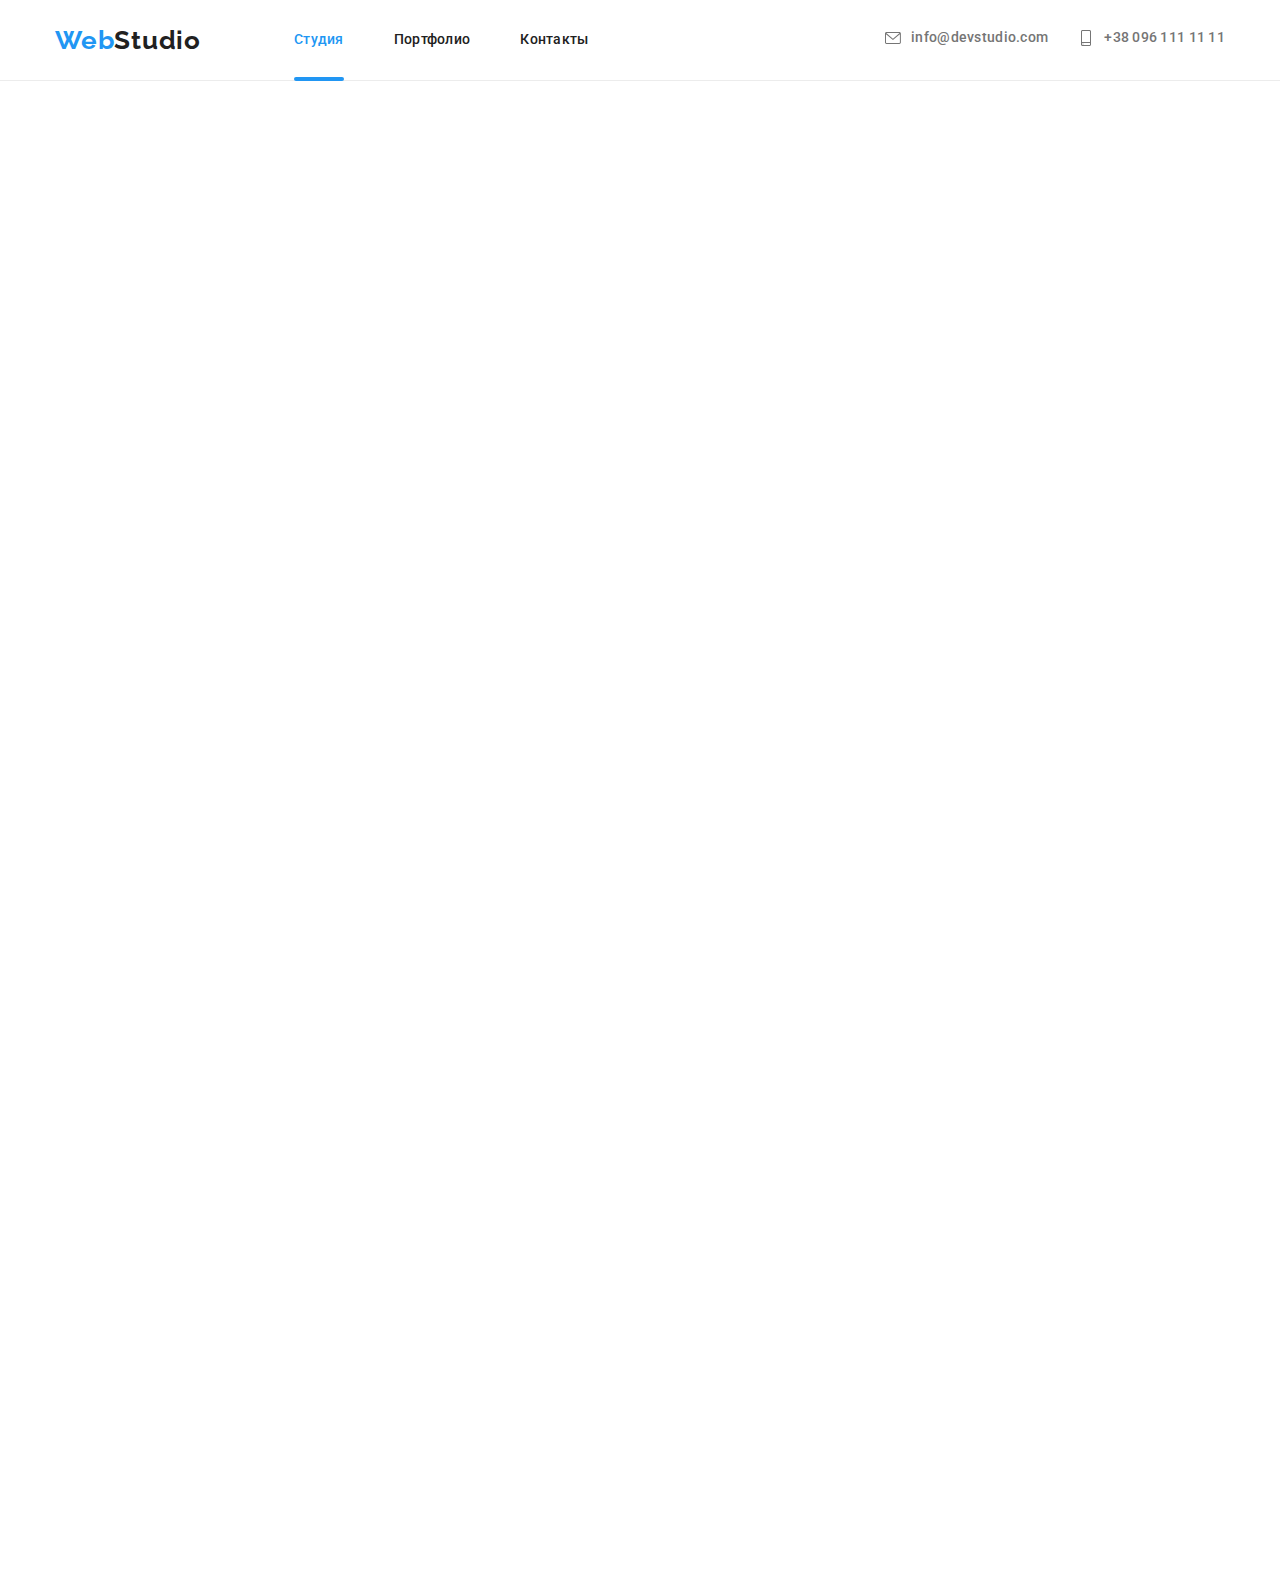
==== commit d3f24015: "Адаптивная верстка хедера" ====
--- a/index.html
+++ b/index.html
@@ -51,6 +51,12 @@
                 </a>
             </li>
         </ul>
+        <button class="mobile-menu__button" aria-label="Кнопка открытия меню" data-menu-button aria-expanded="false">
+            <svg class="mobile-menu__icon" width="40px" height="40px">
+            <use class="mobile-menu__open" href="./images/icons.svg#icon-mobile-menu"></use>
+            <use class="mobile-menu__close" href="./images/icons.svg#icon-mobile-close"></use>
+            </svg>
+        </button>
         </div>
     </header>
 
@@ -58,15 +64,15 @@
     <main>
 
         <!-- Герой -->
-        <section class="hero">
+        <!-- <section class="hero">
             <div class="container">
                 <h1 class="hero__title"> Эффективные решения для вашего бизнеса</h1>
                 <button class="button" type="button" data-modal-open>Заказать услугу</button>
             </div>
-        </section>
+        </section> -->
 
         <!--Особенности-->
-        <section class="features">
+        <!-- <section class="features">
             <div class="container">
                 <h2 class="features__title title visually-hidden">Наши особенности</h2>
                 <ul class="features__list list">
@@ -108,10 +114,10 @@
                     </li>
                 </ul>
             </div>
-        </section>
+        </section> -->
 
         <!--Наше занятие-->
-        <section class="jobs">
+        <!-- <section class="jobs">
             <div class="container">
                 <h2 class="jobs__title title">Чем мы занимаемся</h2>
                 <ul class="jobs__list list">
@@ -139,10 +145,10 @@
                     </li>
                 </ul>
             </div>
-        </section>
+        </section> -->
 
         <!--Наша команда-->
-        <section class="team">
+        <!-- <section class="team">
             <div class="container">
                 <h2 class="team__title title">Наша команда</h2>
                 <ul class="team__list list">
@@ -296,10 +302,10 @@
                     </li>
                 </ul>
             </div>
-        </section>
+        </section> -->
 
         <!-- Клиенты -->
-        <section class="clients">
+        <!-- <section class="clients">
             <div class="container">
             <h2 class="clients__title title">Постоянные клиенты</h2>
             <ul class="clients__list list">
@@ -353,11 +359,11 @@
                 </li>
             </ul>
             </div>
-        </section>
+        </section> -->
     </main>
 
     <!--Подвал-->
-    <footer class="footer">
+    <!-- <footer class="footer">
         <div class="container footer__container">
             <div class="adress-thumb">
                 <a class="logo logo--dark-theme" href="./index.html">
@@ -419,10 +425,10 @@
             </div>
         </div>
         
-    </footer>
+    </footer> -->
 
     <!-- модальное окно -->
-    <div class="hero-backdrop is-hidden" data-modal>
+    <!-- <div class="hero-backdrop is-hidden" data-modal>
         <div class="hero-modal">
             <button class="button-close" data-modal-close>
                 <svg class="button-close__icon" width="18px" height="18px">
@@ -484,7 +490,49 @@
                 <button class="button agreement-form__button" type="submit">Отправить</button>
             </form>
         </div>
+    </div> -->
+    <!-- Мобильное меню -->
+    <div class="mobile-menu" data-menu>
+        <nav class="mobile-nav">
+            <ul class="mobile-nav__list list">
+                <li class="mobile-nav__item">
+                    <a href="" class="mobile-nav__link link">Студия</a>
+                </li>
+                <li class="mobile-nav__item">
+                    <a href="" class="mobile-nav__link link">Портфолио</a>
+                </li>
+                <li class="mobile-nav__item">
+                    <a href="" class="mobile-nav__link link">Контакты</a>
+                </li>
+            </ul>
+        </nav>
+        <div class="mobile-contacts">
+            <ul class="mobile-contacts__list list">
+                <li class="mobile-contacts__item">
+                    <a href="tel:+380961111111" class="mobile-contacts__tel">+38 096 111 11 11</a></li>
+                <li class="mobile-contacts__item">
+                    <a href="mailto:info@devstudio.com" class="mobile-contacts__mail">info@devstudio.com</a></li>
+            </ul>
+        </div>
+        <div class="mobile-socials">
+            <ul class="mobile-socials__list list">
+                <li class="mobile-socials__item">
+                    <a href="" class="mobile-socials__link" target="_blank" rel="noopener noreferrer">Instagram</a>
+                </li>
+                <li class="mobile-socials__item">
+                    <a href="" class="mobile-socials__link" target="_blank" rel="noopener noreferrer">Twitter</a>
+                </li>
+                <li class="mobile-socials__item">
+                    <a href="" class="mobile-socials__link" target="_blank" rel="noopener noreferrer">Facebook</a>
+                </li>
+                <li class="mobile-socials__item">
+                    <a href="" class="mobile-socials__link" target="_blank" rel="noopener noreferrer">LinkedIn</a>
+                </li>
+            </ul>
+        </div>
     </div>
+    
+    
     <script src="./js/modal.js"></script>
     <script>
         (() => {
@@ -501,5 +549,6 @@
                 });
         })();
     </script>
+    <script src="./js/mobile-menu.js"></script>
 </body>
 </html>--- a/css/main.min.css
+++ b/css/main.min.css
@@ -1,5 +1,5 @@
 :root{--primary-font: roboto, sans-serif;--secondary-font: Raleway, sans-serif;--text-color: #757575;--title-color: #212121;--white-color: #ffffff;--white-transparency-06: rgba(255, 255, 255, 0.6);--modal-placeholder-color: rgba(117, 117, 117, 0.5);--footer-placeholder-color: rgba(255, 255, 255, 0.6);--accent-color: #2196f3;--hover-color: #188ce8;--primary-bkgrnd: #ffffff;--secondary-bkgrnd: #f5f4fa;--button-bkgrnd: #f5f4fa;--hero-bkgrnd: #c4c4c4;--icon-bkgrnd: #f5f4fa;--footer-icon-bkgrnd: rgba(255, 255, 255, 0.1);--card-overlay: rgba(33, 150, 243, 0.9);--footer-background-color: rgba(47, 48, 58, 1);--header-border: #ececec;--portfolio-card-border: #eeeeee;--clients-border: #afb1b8;--timing-function: cubic-bezier(0.4, 0, 0.2, 1);--filter-button-shadow: 0px 3px 1px rgba(0, 0, 0, 0.1),
         0px 1px 2px rgba(0, 0, 0, 0.08), 0px 2px 2px rgba(0, 0, 0, 0.12);--team-card-shadow: 0px 1px 3px rgba(0, 0, 0, 0.12),
         0px 1px 1px rgba(0, 0, 0, 0.14), 0px 2px 1px rgba(0, 0, 0, 0.2);--portfolio-card-shadow: 0px 1px 1px rgba(0, 0, 0, 0.12),
-        0px 4px 4px rgba(0, 0, 0, 0.06), 1px 4px 6px rgba(0, 0, 0, 0.16);--icon-color: #afb1b8;--order-form__icon-color: rgba(33, 33, 33, 1);--checkbox-color: rgba(33, 33, 33, 1);--Hero-overlay: rgba(47, 48, 58, 0.4);--cards-gap: 30px}body{background-color:var(--primary-bkgrnd);color:var(--text-color);font-family:var(--primary-font)}.list{list-style:none;margin:0;padding:0}.container{margin:0 auto;width:1200px;padding:0 15px}.title{margin:0;color:var(--title-color);font-weight:700;font-size:36px;line-height:1.17;text-align:center;letter-spacing:0.03em}img{display:block;max-width:100%}.visually-hidden{position:absolute;width:1px;height:1px;margin:-1px;border:0;padding:0;white-space:nowrap;-webkit-clip-path:inset(100%);clip-path:inset(100%);clip:rect(0 0 0 0);overflow:hidden}.page-header{border-bottom:1px solid var(--header-border)}.flex-container{display:-webkit-box;display:-ms-flexbox;display:flex}.logo{display:block;text-decoration:none;font-family:var(--secondary-font);font-weight:700;font-size:26px;line-height:1.19;letter-spacing:0.03em}.logo--light-theme{margin-right:93px;color:var(--title-color)}.logo--dark-theme{margin-right:0;margin-bottom:20px;color:var(--white-color)}.logo__accent{color:var(--accent-color)}.nav{display:-webkit-box;display:-ms-flexbox;display:flex;-webkit-box-align:center;-ms-flex-align:center;align-items:center}.nav__list{display:-webkit-box;display:-ms-flexbox;display:flex}.nav__item{position:relative}.nav__item:not(:last-child){margin-right:50px}.nav__link{display:block;padding-top:32px;padding-bottom:32px;color:var(--title-color);text-decoration:none;font-weight:500;font-size:14px;line-height:1.14;letter-spacing:0.02em;-webkit-transition:color 250ms var(--timing-function);transition:color 250ms var(--timing-function)}.nav__link:hover,.nav__link:focus{color:var(--accent-color)}.nav__link--current{color:var(--accent-color)}.nav__link--current::after{content:'';display:block;position:absolute;bottom:-1px;width:100%;height:4px;border-radius:2px;background-color:var(--accent-color)}.contacts{display:-webkit-box;display:-ms-flexbox;display:flex;margin-left:auto;-webkit-box-align:center;-ms-flex-align:center;align-items:center}.contacts__item:last-child{margin-left:30px}.contacts__link{color:var(--text-color);display:-webkit-inline-box;display:-ms-inline-flexbox;display:inline-flex;-webkit-box-align:center;-ms-flex-align:center;align-items:center;-webkit-transition:color 250ms var(--timing-function);transition:color 250ms var(--timing-function);text-decoration:none;font-weight:500;font-size:14px;line-height:1.14;letter-spacing:0.02em}.contacts__link:hover,.contacts__link:focus{color:var(--accent-color)}.contacts__icon{width:16px;height:16px;margin-right:10px;fill:currentColor}.hero{padding-top:200px;padding-bottom:200px;text-align:center;color:var(--white-color);width:1600px;height:600px;margin-left:auto;margin-right:auto;background-image:-webkit-gradient(linear, left top, left bottom, from(var(--Hero-overlay)), to(var(--Hero-overlay))),url(../images/bgrnd-img.jpg);background-image:linear-gradient(var(--Hero-overlay), var(--Hero-overlay)),url(../images/bgrnd-img.jpg);background-color:var(--hero-bkgrnd)}.hero__title{margin-top:0;margin-bottom:30px;margin-right:auto;margin-left:auto;max-width:696px;font-weight:900;font-size:44px;line-height:1.36;letter-spacing:0.06em;text-transform:uppercase;text-align:center}.button{border:none;display:inline-block;min-width:200px;border-radius:4px;padding:10px 32px;background-color:var(--accent-color);color:var(--white-color);-webkit-transition:background-color 250ms var(--timing-function);transition:background-color 250ms var(--timing-function);font-family:var(--primary-font);font-weight:700;font-size:16px;line-height:1.87;cursor:pointer;-webkit-box-align:center;-ms-flex-align:center;align-items:center;text-align:center;letter-spacing:0.06em}.button:hover,.button:focus{background-color:var(--hover-color)}.subscription__button{display:-webkit-box;display:-ms-flexbox;display:flex;-webkit-box-align:center;-ms-flex-align:center;align-items:center;-webkit-box-pack:center;-ms-flex-pack:center;justify-content:center}.button__icon{margin-left:10px}.button{border:none;display:inline-block;min-width:200px;border-radius:4px;padding:10px 32px;background-color:var(--accent-color);color:var(--white-color);-webkit-transition:background-color 250ms var(--timing-function);transition:background-color 250ms var(--timing-function);font-family:var(--primary-font);font-weight:700;font-size:16px;line-height:1.87;cursor:pointer;-webkit-box-align:center;-ms-flex-align:center;align-items:center;text-align:center;letter-spacing:0.06em}.button:hover,.button:focus{background-color:var(--hover-color)}.subscription__button{display:-webkit-box;display:-ms-flexbox;display:flex;-webkit-box-align:center;-ms-flex-align:center;align-items:center;-webkit-box-pack:center;-ms-flex-pack:center;justify-content:center}.button__icon{margin-left:10px}.hero-backdrop{position:fixed;left:0;top:0;width:100%;height:100%;background-color:rgba(0,0,0,0.2);opacity:1;-webkit-transition:opacity 250ms var(--timing-function);transition:opacity 250ms var(--timing-function)}.hero-backdrop.is-hidden{opacity:0;pointer-events:none}.hero-backdrop.is-hidden .hero-modal{-webkit-transform:translate(-50%, -50%) scale(0.5);transform:translate(-50%, -50%) scale(0.5)}.hero-modal{position:absolute;z-index:100;width:528px;padding-top:40px;padding-bottom:40px;padding-left:41px;padding-right:39px;top:50%;left:50%;-webkit-transform:translate(-50%, -50%) scale(1);transform:translate(-50%, -50%) scale(1);background-color:var(--white-color);border-radius:4px;-webkit-transition:-webkit-transform 250ms var(--timing-function);transition:-webkit-transform 250ms var(--timing-function);transition:transform 250ms var(--timing-function);transition:transform 250ms var(--timing-function), -webkit-transform 250ms var(--timing-function);-webkit-box-shadow:0px 1px 3px rgba(0,0,0,0.12),0px 1px 1px rgba(0,0,0,0.14),0px 2px 1px rgba(0,0,0,0.2);box-shadow:0px 1px 3px rgba(0,0,0,0.12),0px 1px 1px rgba(0,0,0,0.14),0px 2px 1px rgba(0,0,0,0.2)}.button-close{position:absolute;display:-webkit-inline-box;display:-ms-inline-flexbox;display:inline-flex;top:8px;right:4px;border-radius:50%;width:30px;height:30px;padding:0;border:1px solid rgba(0,0,0,0.1);background-color:var(--white-color);color:#000;-webkit-box-pack:center;-ms-flex-pack:center;justify-content:center;-webkit-box-align:center;-ms-flex-align:center;align-items:center;-webkit-transition:background-color 250ms var(--timing-function);transition:background-color 250ms var(--timing-function)}.button-close:hover,.button-close:focus{color:var(--accent-color)}.button-close .button-close__icon{width:18px;height:18px;fill:currentColor;-webkit-transition:color 250ms var(--timing-function);transition:color 250ms var(--timing-function)}.order-form__title{display:block;color:var(--title-color);margin-bottom:20px;text-align:center;Font-style:Bold;Font-size:20px;Line-height:1.15;Letter-spacing:3%}.order-form__label{color:var(--text-color);text-align:left;margin-bottom:4px;font-size:12px;line-height:1.17}.inputarea{width:448px;margin:0;margin-left:auto;margin-right:auto;padding:0;list-style:none;display:-webkit-box;display:-ms-flexbox;display:flex;-webkit-box-orient:vertical;-webkit-box-direction:normal;-ms-flex-direction:column;flex-direction:column}.order-form__item{position:relative;display:-webkit-box;display:-ms-flexbox;display:flex;-webkit-box-orient:vertical;-webkit-box-direction:normal;-ms-flex-direction:column;flex-direction:column}.order-form__item:not(:last-child){margin-bottom:10px}.order-form__item:last-child{margin-bottom:20px}.order-form__input{border:1px solid rgba(33,33,33,0.2);border-radius:4px;padding:11px 12px;padding-left:42px;-webkit-transition:border 250ms var(--timing-function);transition:border 250ms var(--timing-function)}.order-form__input:focus{border:1px solid #2196f3;-webkit-box-sizing:border-box;box-sizing:border-box;border-radius:4px;outline:transparent}.order-form__input:focus ~ .order-form__thumb{color:var(--accent-color)}.order-form__icon{position:absolute;bottom:11px;left:12px;fill:currentColor}.order-form__thumb{color:var(--order-form__icon-color);-webkit-transition:color 250ms var(--timing-function);transition:color 250ms var(--timing-function)}.order-form__textarea{padding:12px 16px;border:1px solid rgba(33,33,33,0.2);border-radius:4px;height:138px;resize:none;-webkit-transition:border 250ms var(--timing-function);transition:border 250ms var(--timing-function)}.order-form__textarea::-webkit-input-placeholder{font-size:14px;line-height:1.14;color:var(--modal-placeholder-color)}.order-form__textarea:-ms-input-placeholder{font-size:14px;line-height:1.14;color:var(--modal-placeholder-color)}.order-form__textarea::-ms-input-placeholder{font-size:14px;line-height:1.14;color:var(--modal-placeholder-color)}.order-form__textarea::placeholder{font-size:14px;line-height:1.14;color:var(--modal-placeholder-color)}.order-form__textarea:focus{border:1px solid #2196f3;-webkit-box-sizing:border-box;box-sizing:border-box;border-radius:4px;outline:transparent}.agreement-form{position:relative;display:-webkit-box;display:-ms-flexbox;display:flex;-webkit-box-align:center;-ms-flex-align:center;align-items:center;-webkit-box-pack:center;-ms-flex-pack:center;justify-content:center;margin-bottom:30px}.agreement-form__button{display:block;margin-left:auto;margin-right:auto}.agreement-form__label{font-size:14px;line-height:1.71}.agreement-form__link{color:var(--accent-color)}.checkbox{width:16px;height:15px}.checkbox__icon{position:absolute;top:50%;left:13px;-webkit-transform:translate(0, -50%);transform:translate(0, -50%);fill:var(--checkbox-color);-webkit-transition:background-color 250ms var(--timing-function);transition:background-color 250ms var(--timing-function)}.agreement-form__checkbox:checked ~ .checkbox .checkbox__icon{background-color:var(--accent-color);border-radius:1px;fill:var(--white-color)}.checkbox__icon--active{fill:transparent;-webkit-transition:fill 250ms var(--timing-function);transition:fill 250ms var(--timing-function)}.features{padding-top:94px;padding-bottom:94px}.features__list{display:-webkit-box;display:-ms-flexbox;display:flex}.features__icon{width:70px;height:70px}.features__thumb{display:-webkit-box;display:-ms-flexbox;display:flex;-webkit-box-pack:center;-ms-flex-pack:center;justify-content:center;-webkit-box-align:center;-ms-flex-align:center;align-items:center;height:120px;margin-bottom:30px;background-color:var(--icon-bkgrnd);border-radius:4px}.features__text{margin:0;color:var(--text-color);font-size:14px;line-height:1.71;letter-spacing:0.03em}.features__title{margin:0 0 10px;color:var(--title-color);font-weight:700;font-size:14px;line-height:1.14;letter-spacing:0.03em;text-transform:uppercase}.features__item{-ms-flex-preferred-size:270px;flex-basis:270px}.features__item:not(:last-child){margin-right:30px}.jobs{padding-bottom:94px}.jobs__title{margin-bottom:50px}.jobs__list{display:-webkit-box;display:-ms-flexbox;display:flex}.jobs__thumb{position:relative;z-index:-100}.jobs__item:not(:first-child){margin-left:30px}.jobs__text-area{position:absolute;display:-webkit-inline-box;display:-ms-inline-flexbox;display:inline-flex;left:0;bottom:0;width:100%;min-height:70px;-webkit-box-align:center;-ms-flex-align:center;align-items:center;-webkit-box-pack:center;-ms-flex-pack:center;justify-content:center;background-color:rgba(47,48,58,0.8)}.jobs__text{display:inline-block;color:var(--white-color);font-weight:700;font-size:14px;line-height:1.14;letter-spacing:0.03em;text-transform:uppercase}.team{padding-top:94px;padding-bottom:94px;background-color:var(--secondary-bkgrnd)}.team__title{margin-bottom:50px}.team__list{display:-webkit-box;display:-ms-flexbox;display:flex;-ms-flex-wrap:wrap;flex-wrap:wrap;margin-top:calc(-1 * var(--cards-gap));margin-left:calc(-1 * var(--cards-gap))}.team__card{background-color:var(--white-color);-ms-flex-preferred-size:calc(100% / 4 - var(--cards-gap));flex-basis:calc(100% / 4 - var(--cards-gap));margin-top:var(--cards-gap);margin-left:var(--cards-gap);-webkit-box-shadow:var(--team-card-shadow);box-shadow:var(--team-card-shadow);border-radius:0px 0px 4px 4px}.team__content{padding-top:30px;padding-bottom:30px;padding-left:32px;padding-right:32px}.team__name{text-align:center;margin:0 0 10px;color:var(--title-color);font-weight:500;font-size:16px;line-height:1.19;letter-spacing:0.03em}.team__prof{text-align:center;margin:0;margin-bottom:16px;font-size:16px;line-height:1.19;letter-spacing:0.03em}.socials{display:-webkit-box;display:-ms-flexbox;display:flex;-webkit-box-pack:center;-ms-flex-pack:center;justify-content:center}.socials__item:not(:first-child){margin-left:10px}.socials__icon{fill:currentColor;background-size:50px}.socials__link{display:-webkit-inline-box;display:-ms-inline-flexbox;display:inline-flex;-webkit-box-pack:center;-ms-flex-pack:center;justify-content:center;-webkit-box-align:center;-ms-flex-align:center;align-items:center;border-radius:50%;width:44px;height:44px;color:var(--icon-color);-webkit-transition:background-color 250ms var(--timing-function),color 250ms var(--timing-function);transition:background-color 250ms var(--timing-function),color 250ms var(--timing-function)}.socials__link:hover,.socials__link:focus{background-color:var(--accent-color);color:var(--white-color)}.socials__link--dark-theme{background-color:var(--footer-icon-bkgrnd);color:var(--white-color)}.clients{padding-top:94px;padding-bottom:94px}.clients__title{margin-bottom:50px}.clients__list{display:-webkit-box;display:-ms-flexbox;display:flex}.clients__item{display:-webkit-inline-box;display:-ms-inline-flexbox;display:inline-flex}.clients__item:not(:first-child){margin-left:30px}.clients__icon{fill:currentColor}.clients__link{min-width:170px;min-height:92px;-ms-flex-preferred-size:170px;flex-basis:170px;display:-webkit-inline-box;display:-ms-inline-flexbox;display:inline-flex;-webkit-box-pack:center;-ms-flex-pack:center;justify-content:center;-webkit-box-align:center;-ms-flex-align:center;align-items:center;border:1px solid var(--clients-border);color:var(--icon-color);border-radius:4px;-webkit-transition:color 250ms var(--timing-function),border 250ms var(--timing-function);transition:color 250ms var(--timing-function),border 250ms var(--timing-function)}.clients__link:hover,.clients__link:focus{border:1px solid var(--accent-color);color:var(--accent-color)}.works{padding-top:94px;padding-bottom:94px}.works__list{display:-webkit-box;display:-ms-flexbox;display:flex;-ms-flex-wrap:wrap;flex-wrap:wrap;margin-top:calc(-1 * var(--cards-gap));margin-left:calc(-1 * var(--cards-gap))}.works__item{-ms-flex-preferred-size:calc(100% / 3 - 30px);flex-basis:calc(100% / 3 - 30px);margin-left:var(--cards-gap);margin-top:var(--cards-gap)}.works__thumb{position:relative;overflow:hidden}.works__link{display:inline-block;text-decoration:none;margin:0;-webkit-transition:-webkit-box-shadow 250ms var(--timing-function);transition:-webkit-box-shadow 250ms var(--timing-function);transition:box-shadow 250ms var(--timing-function);transition:box-shadow 250ms var(--timing-function), -webkit-box-shadow 250ms var(--timing-function)}.works__link:hover,.works__link:focus{-webkit-box-shadow:var(--portfolio-card-shadow);box-shadow:var(--portfolio-card-shadow)}.works__link:hover .card-overlay,.works__link:focus .card-overlay{-webkit-transform:translate(0, 0);transform:translate(0, 0);opacity:1}.works__content{border:1px solid var(--portfolio-card-border);border-top:none;padding-top:20px;padding-bottom:20px;padding-left:24px;padding-right:24px}.works__title{margin:0 0 4px;color:var(--title-color);font-size:18px;line-height:2;letter-spacing:0.06em}.works__type{margin:0;color:var(--text-color);font-size:16px;line-height:1.87;letter-spacing:0.03em}.card-overlay{position:absolute;top:0;left:0;width:100%;height:100%;-webkit-transform:translate(0, 100%);transform:translate(0, 100%);padding:63px 24px;background-color:var(--card-overlay);opacity:0;-webkit-transition:opacity 750ms var(--timing-function),-webkit-transform 750ms var(--timing-function);transition:opacity 750ms var(--timing-function),-webkit-transform 750ms var(--timing-function);transition:transform 750ms var(--timing-function),opacity 750ms var(--timing-function);transition:transform 750ms var(--timing-function),opacity 750ms var(--timing-function),-webkit-transform 750ms var(--timing-function)}.card-overlay__text{color:var(--white-color);font-weight:400;font-size:18px;line-height:1.56;letter-spacing:0.03em;margin:0}.button-set{display:-webkit-box;display:-ms-flexbox;display:flex;-webkit-box-pack:center;-ms-flex-pack:center;justify-content:center;margin-bottom:50px}.button-set__item:not(:first-child){margin-left:8px}.button-filter{border-radius:4px;border:none;padding:6px 22px;min-width:73px;color:var(--title-color);background-color:var(--button-bkgrnd);font-family:var(--primary-font);font-weight:500;font-size:16px;line-height:1.62;cursor:pointer;text-align:center;letter-spacing:0.03em;-webkit-transition:background-color 250ms var(--timing-function),color 250ms var(--timing-function),-webkit-box-shadow 250ms var(--timing-function);transition:background-color 250ms var(--timing-function),color 250ms var(--timing-function),-webkit-box-shadow 250ms var(--timing-function);transition:background-color 250ms var(--timing-function),color 250ms var(--timing-function),box-shadow 250ms var(--timing-function);transition:background-color 250ms var(--timing-function),color 250ms var(--timing-function),box-shadow 250ms var(--timing-function),-webkit-box-shadow 250ms var(--timing-function)}.button-filter:hover,.button-filter:focus{color:var(--white-color);background-color:var(--accent-color);-webkit-box-shadow:var(--filter-button-shadow);box-shadow:var(--filter-button-shadow)}.footer{padding-top:60px;padding-bottom:60px;background-color:var(--footer-background-color)}.footer__container{display:-webkit-box;display:-ms-flexbox;display:flex;-webkit-box-align:baseline;-ms-flex-align:baseline;align-items:baseline}.address{color:var(--white-color);font-size:14px;line-height:1.71;letter-spacing:0.03em;font-style:normal}.adress__link{color:var(--white-transparency-06);text-decoration:none;font-style:normal;font-size:14px;line-height:1.71;letter-spacing:0.03em;-webkit-transition:color 250ms var(--timing-function);transition:color 250ms var(--timing-function)}.adress__link:hover,.adress__link:focus{color:var(--accent-color)}.adress__text{display:block;margin-bottom:9px}.adress__item:not(:first-child){margin-top:9px}.join-form{margin-left:70px}.join-form__title{display:inline-block;margin-top:0;margin-bottom:20px;color:var(--white-color);font-weight:700;font-size:14px;line-height:1.14;letter-spacing:0.03em;text-transform:uppercase}.subscription{margin-left:auto}.subscription__title{display:inline-block;margin-top:0;margin-bottom:20px;color:var(--white-color);font-weight:700;font-size:14px;line-height:1.14;letter-spacing:0.03em;text-transform:uppercase}.subscription__form{display:-webkit-box;display:-ms-flexbox;display:flex;position:relative;color:var(--white-color)}.subscription__input{width:358px;height:50px;padding:15px 16px;margin-right:12px;color:var(--white-color);background-color:var(--footer-background-color);outline:1px solid rgba(255,255,255,0.3);border:none;-webkit-box-sizing:border-box;box-sizing:border-box;-webkit-filter:drop-shadow(0px 4px 4px rgba(0,0,0,0.15));filter:drop-shadow(0px 4px 4px rgba(0,0,0,0.15));border-radius:4px;-webkit-transition:outline 750ms var(--timing-function);transition:outline 750ms var(--timing-function)}.subscription__input:focus{outline:1px solid var(--white-color)}.subscription__input::-webkit-input-placeholder{color:var(--footer-placeholder-color);font-family:var(--primary-font);font-style:normal;font-weight:400;font-size:16px;line-height:1.25}.subscription__input:-ms-input-placeholder{color:var(--footer-placeholder-color);font-family:var(--primary-font);font-style:normal;font-weight:400;font-size:16px;line-height:1.25}.subscription__input::-ms-input-placeholder{color:var(--footer-placeholder-color);font-family:var(--primary-font);font-style:normal;font-weight:400;font-size:16px;line-height:1.25}.subscription__input::placeholder{color:var(--footer-placeholder-color);font-family:var(--primary-font);font-style:normal;font-weight:400;font-size:16px;line-height:1.25}
+        0px 4px 4px rgba(0, 0, 0, 0.06), 1px 4px 6px rgba(0, 0, 0, 0.16);--icon-color: #afb1b8;--order-form__icon-color: rgba(33, 33, 33, 1);--checkbox-color: rgba(33, 33, 33, 1);--Hero-overlay: rgba(47, 48, 58, 0.4);--cards-gap: 30px}body{background-color:var(--primary-bkgrnd);color:var(--text-color);font-family:var(--primary-font)}.list{list-style:none;margin:0;padding:0}.container{max-width:480px;height:60px;margin:0 auto;padding:0 15px}@media screen and (min-width: 768px){.container{max-width:768px;height:80px}}@media screen and (min-width: 1200px){.container{max-width:1200px}}.title{margin:0;color:var(--title-color);font-weight:700;font-size:36px;line-height:1.17;text-align:center;letter-spacing:0.03em}img{display:block;max-width:100%}.visually-hidden{position:absolute;width:1px;height:1px;margin:-1px;border:0;padding:0;white-space:nowrap;-webkit-clip-path:inset(100%);clip-path:inset(100%);clip:rect(0 0 0 0);overflow:hidden}.page-header{border-bottom:1px solid var(--header-border)}.flex-container{display:-webkit-box;display:-ms-flexbox;display:flex;-webkit-box-align:center;-ms-flex-align:center;align-items:center}.logo{display:block;text-decoration:none;font-family:var(--secondary-font);font-weight:700;font-size:24px;line-height:1.16;letter-spacing:0.03em}@media screen and (min-width: 1200px){.logo{font-size:26px;line-height:1.19}}.logo--light-theme{color:var(--title-color)}.logo--dark-theme{margin-right:0;margin-bottom:20px;color:var(--white-color)}.logo__accent{color:var(--accent-color)}.nav{display:-webkit-box;display:-ms-flexbox;display:flex;-webkit-box-align:center;-ms-flex-align:center;align-items:center}.nav__list{display:none}@media screen and (min-width: 768px){.nav__list{display:-webkit-box;display:-ms-flexbox;display:flex;margin-left:88px}}@media screen and (min-width: 1200px){.nav__list{display:-webkit-box;display:-ms-flexbox;display:flex;margin-left:93px}}.nav__item{position:relative}.nav__item:not(:last-child){margin-right:50px}.nav__link{display:block;padding-top:32px;padding-bottom:32px;color:var(--title-color);text-decoration:none;font-weight:500;font-size:14px;line-height:1.14;letter-spacing:0.02em;-webkit-transition:color 250ms var(--timing-function);transition:color 250ms var(--timing-function)}.nav__link:hover,.nav__link:focus{color:var(--accent-color)}.nav__link--current{color:var(--accent-color)}.nav__link--current::after{content:'';display:block;position:absolute;bottom:-1px;width:100%;height:4px;border-radius:2px;background-color:var(--accent-color)}.mobile-menu{position:absolute;left:0;top:0;background-color:var(--white-color);width:100%;height:100%;padding:48px 40px;-webkit-transition:-webkit-transform 750ms var(--timing-function);transition:-webkit-transform 750ms var(--timing-function);transition:transform 750ms var(--timing-function);transition:transform 750ms var(--timing-function), -webkit-transform 750ms var(--timing-function);pointer-events:none;visibility:hidden;-webkit-transform:translateY(100%) scale(50%);transform:translateY(100%) scale(50%)}.mobile-menu.is-open{-webkit-transform:translateY(0);transform:translateY(0);visibility:visible;pointer-events:initial;scale:100%}.mobile-nav{margin-bottom:302px}.mobile-nav__item:not(:last-child){margin-bottom:32px}.mobile-nav__link{color:var(--title-color);text-decoration:none;font-family:Roboto;font-weight:500;font-size:40px;line-height:1.18;letter-spacing:0.02;-webkit-transition:color 250ms var(--timing-function);transition:color 250ms var(--timing-function)}.mobile-nav__link:hover{color:var(--accent-color)}.mobile-contacts{margin-bottom:64px}.mobile-contacts__tel{display:block;color:var(--accent-color);text-decoration:none;font-family:'Roboto';font-weight:500;font-size:34px;line-height:1.18;letter-spacing:0.02em;-webkit-transition:color 250ms var(--timing-function);transition:color 250ms var(--timing-function)}@media screen and (min-width: 320px) and (max-width: 479px){.mobile-contacts__tel{font-size:26px}}.mobile-contacts__tel:hover{color:var(--hover-color)}.mobile-contacts__mail{display:block;color:var(--text-color);text-decoration:none;font-family:'Roboto';font-weight:500;font-size:24px;line-height:1.17;letter-spacing:0.02em;-webkit-transition:color 250ms var(--timing-function);transition:color 250ms var(--timing-function)}.mobile-contacts__mail:hover{color:var(--accent-color)}.mobile-contacts__item:not(:last-child){margin-bottom:32px}.mobile-socials__link{display:block;font-family:'Roboto';font-weight:500;font-size:18px;line-height:1.22;letter-spacing:0.02em;text-decoration:none;color:var(--accent-color)}.mobile-socials__link:hover{color:var(--hover-color)}.mobile-socials__list{display:-webkit-box;display:-ms-flexbox;display:flex;-ms-flex-wrap:wrap;flex-wrap:wrap}.mobile-socials__item{padding:0 10px}.mobile-socials__item:not(:last-child){border-right:1px solid rgba(33,33,33,0.2)}.mobile-menu__icon{fill:currentColor}.mobile-menu__open{opacity:1}.mobile-menu__close{opacity:0}.mobile-menu__button{position:relative;display:block;z-index:100;width:40px;height:40px;margin:0;padding:0;background-color:transparent;border:transparent;margin-left:auto;-webkit-transition:color 250ms var(--timing-function);transition:color 250ms var(--timing-function)}.mobile-menu__button:hover{color:var(--accent-color)}@media screen and (min-width: 768px){.mobile-menu__button{display:none}}.mobile-menu__button.is-active .mobile-menu__open{opacity:0}.mobile-menu__button.is-active .mobile-menu__close{opacity:1}.contacts{display:none;margin-left:auto;-webkit-box-align:center;-ms-flex-align:center;align-items:center}@media screen and (min-width: 768px){.contacts{display:block}}@media screen and (min-width: 1200px){.contacts{display:-webkit-box;display:-ms-flexbox;display:flex}}.contacts__item{margin:0}@media screen and (min-width: 1200px){.contacts__item:last-child{margin-left:30px}}.contacts__link{color:var(--text-color);display:-webkit-inline-box;display:-ms-inline-flexbox;display:inline-flex;-webkit-box-align:center;-ms-flex-align:center;align-items:center;-webkit-transition:color 250ms var(--timing-function);transition:color 250ms var(--timing-function);text-decoration:none;font-weight:500;font-size:14px;line-height:1.14;letter-spacing:0.02em}.contacts__link:hover,.contacts__link:focus{color:var(--accent-color)}.contacts__icon{width:16px;height:16px;margin-right:10px;fill:currentColor}.hero{padding-top:200px;padding-bottom:200px;text-align:center;color:var(--white-color);width:1600px;height:600px;margin-left:auto;margin-right:auto;background-image:-webkit-gradient(linear, left top, left bottom, from(var(--Hero-overlay)), to(var(--Hero-overlay))),url(../images/bgrnd-img.jpg);background-image:linear-gradient(var(--Hero-overlay), var(--Hero-overlay)),url(../images/bgrnd-img.jpg);background-color:var(--hero-bkgrnd)}.hero__title{margin-top:0;margin-bottom:30px;margin-right:auto;margin-left:auto;max-width:696px;font-weight:900;font-size:44px;line-height:1.36;letter-spacing:0.06em;text-transform:uppercase;text-align:center}.button{border:none;display:inline-block;min-width:200px;border-radius:4px;padding:10px 32px;background-color:var(--accent-color);color:var(--white-color);-webkit-transition:background-color 250ms var(--timing-function);transition:background-color 250ms var(--timing-function);font-family:var(--primary-font);font-weight:700;font-size:16px;line-height:1.87;cursor:pointer;-webkit-box-align:center;-ms-flex-align:center;align-items:center;text-align:center;letter-spacing:0.06em}.button:hover,.button:focus{background-color:var(--hover-color)}.subscription__button{display:-webkit-box;display:-ms-flexbox;display:flex;-webkit-box-align:center;-ms-flex-align:center;align-items:center;-webkit-box-pack:center;-ms-flex-pack:center;justify-content:center}.button__icon{margin-left:10px}.button{border:none;display:inline-block;min-width:200px;border-radius:4px;padding:10px 32px;background-color:var(--accent-color);color:var(--white-color);-webkit-transition:background-color 250ms var(--timing-function);transition:background-color 250ms var(--timing-function);font-family:var(--primary-font);font-weight:700;font-size:16px;line-height:1.87;cursor:pointer;-webkit-box-align:center;-ms-flex-align:center;align-items:center;text-align:center;letter-spacing:0.06em}.button:hover,.button:focus{background-color:var(--hover-color)}.subscription__button{display:-webkit-box;display:-ms-flexbox;display:flex;-webkit-box-align:center;-ms-flex-align:center;align-items:center;-webkit-box-pack:center;-ms-flex-pack:center;justify-content:center}.button__icon{margin-left:10px}.hero-backdrop{position:fixed;left:0;top:0;width:100%;height:100%;background-color:rgba(0,0,0,0.2);opacity:1;-webkit-transition:opacity 250ms var(--timing-function);transition:opacity 250ms var(--timing-function)}.hero-backdrop.is-hidden{opacity:0;pointer-events:none}.hero-backdrop.is-hidden .hero-modal{-webkit-transform:translate(-50%, -50%) scale(0.5);transform:translate(-50%, -50%) scale(0.5)}.hero-modal{position:absolute;z-index:100;width:528px;padding-top:40px;padding-bottom:40px;padding-left:41px;padding-right:39px;top:50%;left:50%;-webkit-transform:translate(-50%, -50%) scale(1);transform:translate(-50%, -50%) scale(1);background-color:var(--white-color);border-radius:4px;-webkit-transition:-webkit-transform 250ms var(--timing-function);transition:-webkit-transform 250ms var(--timing-function);transition:transform 250ms var(--timing-function);transition:transform 250ms var(--timing-function), -webkit-transform 250ms var(--timing-function);-webkit-box-shadow:0px 1px 3px rgba(0,0,0,0.12),0px 1px 1px rgba(0,0,0,0.14),0px 2px 1px rgba(0,0,0,0.2);box-shadow:0px 1px 3px rgba(0,0,0,0.12),0px 1px 1px rgba(0,0,0,0.14),0px 2px 1px rgba(0,0,0,0.2)}.button-close{position:absolute;display:-webkit-inline-box;display:-ms-inline-flexbox;display:inline-flex;top:8px;right:4px;border-radius:50%;width:30px;height:30px;padding:0;border:1px solid rgba(0,0,0,0.1);background-color:var(--white-color);color:#000;-webkit-box-pack:center;-ms-flex-pack:center;justify-content:center;-webkit-box-align:center;-ms-flex-align:center;align-items:center;-webkit-transition:background-color 250ms var(--timing-function);transition:background-color 250ms var(--timing-function)}.button-close:hover,.button-close:focus{color:var(--accent-color)}.button-close .button-close__icon{width:18px;height:18px;fill:currentColor;-webkit-transition:color 250ms var(--timing-function);transition:color 250ms var(--timing-function)}.order-form__title{display:block;color:var(--title-color);margin-bottom:20px;text-align:center;Font-style:Bold;Font-size:20px;Line-height:1.15;Letter-spacing:3%}.order-form__label{color:var(--text-color);text-align:left;margin-bottom:4px;font-size:12px;line-height:1.17}.inputarea{width:448px;margin:0;margin-left:auto;margin-right:auto;padding:0;list-style:none;display:-webkit-box;display:-ms-flexbox;display:flex;-webkit-box-orient:vertical;-webkit-box-direction:normal;-ms-flex-direction:column;flex-direction:column}.order-form__item{position:relative;display:-webkit-box;display:-ms-flexbox;display:flex;-webkit-box-orient:vertical;-webkit-box-direction:normal;-ms-flex-direction:column;flex-direction:column}.order-form__item:not(:last-child){margin-bottom:10px}.order-form__item:last-child{margin-bottom:20px}.order-form__input{border:1px solid rgba(33,33,33,0.2);border-radius:4px;padding:11px 12px;padding-left:42px;-webkit-transition:border 250ms var(--timing-function);transition:border 250ms var(--timing-function)}.order-form__input:focus{border:1px solid #2196f3;-webkit-box-sizing:border-box;box-sizing:border-box;border-radius:4px;outline:transparent}.order-form__input:focus ~ .order-form__thumb{color:var(--accent-color)}.order-form__icon{position:absolute;bottom:11px;left:12px;fill:currentColor}.order-form__thumb{color:var(--order-form__icon-color);-webkit-transition:color 250ms var(--timing-function);transition:color 250ms var(--timing-function)}.order-form__textarea{padding:12px 16px;border:1px solid rgba(33,33,33,0.2);border-radius:4px;height:138px;resize:none;-webkit-transition:border 250ms var(--timing-function);transition:border 250ms var(--timing-function)}.order-form__textarea::-webkit-input-placeholder{font-size:14px;line-height:1.14;color:var(--modal-placeholder-color)}.order-form__textarea:-ms-input-placeholder{font-size:14px;line-height:1.14;color:var(--modal-placeholder-color)}.order-form__textarea::-ms-input-placeholder{font-size:14px;line-height:1.14;color:var(--modal-placeholder-color)}.order-form__textarea::placeholder{font-size:14px;line-height:1.14;color:var(--modal-placeholder-color)}.order-form__textarea:focus{border:1px solid #2196f3;-webkit-box-sizing:border-box;box-sizing:border-box;border-radius:4px;outline:transparent}.agreement-form{position:relative;display:-webkit-box;display:-ms-flexbox;display:flex;-webkit-box-align:center;-ms-flex-align:center;align-items:center;-webkit-box-pack:center;-ms-flex-pack:center;justify-content:center;margin-bottom:30px}.agreement-form__button{display:block;margin-left:auto;margin-right:auto}.agreement-form__label{font-size:14px;line-height:1.71}.agreement-form__link{color:var(--accent-color)}.checkbox{width:16px;height:15px}.checkbox__icon{position:absolute;top:50%;left:13px;-webkit-transform:translate(0, -50%);transform:translate(0, -50%);fill:var(--checkbox-color);-webkit-transition:background-color 250ms var(--timing-function);transition:background-color 250ms var(--timing-function)}.agreement-form__checkbox:checked ~ .checkbox .checkbox__icon{background-color:var(--accent-color);border-radius:1px;fill:var(--white-color)}.checkbox__icon--active{fill:transparent;-webkit-transition:fill 250ms var(--timing-function);transition:fill 250ms var(--timing-function)}.features{padding-top:94px;padding-bottom:94px}.features__list{display:-webkit-box;display:-ms-flexbox;display:flex}.features__icon{width:70px;height:70px}.features__thumb{display:-webkit-box;display:-ms-flexbox;display:flex;-webkit-box-pack:center;-ms-flex-pack:center;justify-content:center;-webkit-box-align:center;-ms-flex-align:center;align-items:center;height:120px;margin-bottom:30px;background-color:var(--icon-bkgrnd);border-radius:4px}.features__text{margin:0;color:var(--text-color);font-size:14px;line-height:1.71;letter-spacing:0.03em}.features__title{margin:0 0 10px;color:var(--title-color);font-weight:700;font-size:14px;line-height:1.14;letter-spacing:0.03em;text-transform:uppercase}.features__item{-ms-flex-preferred-size:270px;flex-basis:270px}.features__item:not(:last-child){margin-right:30px}.jobs{padding-bottom:94px}.jobs__title{margin-bottom:50px}.jobs__list{display:-webkit-box;display:-ms-flexbox;display:flex}.jobs__thumb{position:relative;z-index:-100}.jobs__item:not(:first-child){margin-left:30px}.jobs__text-area{position:absolute;display:-webkit-inline-box;display:-ms-inline-flexbox;display:inline-flex;left:0;bottom:0;width:100%;min-height:70px;-webkit-box-align:center;-ms-flex-align:center;align-items:center;-webkit-box-pack:center;-ms-flex-pack:center;justify-content:center;background-color:rgba(47,48,58,0.8)}.jobs__text{display:inline-block;color:var(--white-color);font-weight:700;font-size:14px;line-height:1.14;letter-spacing:0.03em;text-transform:uppercase}.team{padding-top:94px;padding-bottom:94px;background-color:var(--secondary-bkgrnd)}.team__title{margin-bottom:50px}.team__list{display:-webkit-box;display:-ms-flexbox;display:flex;-ms-flex-wrap:wrap;flex-wrap:wrap;margin-top:calc(-1 * var(--cards-gap));margin-left:calc(-1 * var(--cards-gap))}.team__card{background-color:var(--white-color);-ms-flex-preferred-size:calc(100% / 4 - var(--cards-gap));flex-basis:calc(100% / 4 - var(--cards-gap));margin-top:var(--cards-gap);margin-left:var(--cards-gap);-webkit-box-shadow:var(--team-card-shadow);box-shadow:var(--team-card-shadow);border-radius:0px 0px 4px 4px}.team__content{padding-top:30px;padding-bottom:30px;padding-left:32px;padding-right:32px}.team__name{text-align:center;margin:0 0 10px;color:var(--title-color);font-weight:500;font-size:16px;line-height:1.19;letter-spacing:0.03em}.team__prof{text-align:center;margin:0;margin-bottom:16px;font-size:16px;line-height:1.19;letter-spacing:0.03em}.socials{display:-webkit-box;display:-ms-flexbox;display:flex;-webkit-box-pack:center;-ms-flex-pack:center;justify-content:center}.socials__item:not(:first-child){margin-left:10px}.socials__icon{fill:currentColor;background-size:50px}.socials__link{display:-webkit-inline-box;display:-ms-inline-flexbox;display:inline-flex;-webkit-box-pack:center;-ms-flex-pack:center;justify-content:center;-webkit-box-align:center;-ms-flex-align:center;align-items:center;border-radius:50%;width:44px;height:44px;color:var(--icon-color);-webkit-transition:background-color 250ms var(--timing-function),color 250ms var(--timing-function);transition:background-color 250ms var(--timing-function),color 250ms var(--timing-function)}.socials__link:hover,.socials__link:focus{background-color:var(--accent-color);color:var(--white-color)}.socials__link--dark-theme{background-color:var(--footer-icon-bkgrnd);color:var(--white-color)}.clients{padding-top:94px;padding-bottom:94px}.clients__title{margin-bottom:50px}.clients__list{display:-webkit-box;display:-ms-flexbox;display:flex}.clients__item{display:-webkit-inline-box;display:-ms-inline-flexbox;display:inline-flex}.clients__item:not(:first-child){margin-left:30px}.clients__icon{fill:currentColor}.clients__link{min-width:170px;min-height:92px;-ms-flex-preferred-size:170px;flex-basis:170px;display:-webkit-inline-box;display:-ms-inline-flexbox;display:inline-flex;-webkit-box-pack:center;-ms-flex-pack:center;justify-content:center;-webkit-box-align:center;-ms-flex-align:center;align-items:center;border:1px solid var(--clients-border);color:var(--icon-color);border-radius:4px;-webkit-transition:color 250ms var(--timing-function),border 250ms var(--timing-function);transition:color 250ms var(--timing-function),border 250ms var(--timing-function)}.clients__link:hover,.clients__link:focus{border:1px solid var(--accent-color);color:var(--accent-color)}.works{padding-top:94px;padding-bottom:94px}.works__list{display:-webkit-box;display:-ms-flexbox;display:flex;-ms-flex-wrap:wrap;flex-wrap:wrap;margin-top:calc(-1 * var(--cards-gap));margin-left:calc(-1 * var(--cards-gap))}.works__item{-ms-flex-preferred-size:calc(100% / 3 - 30px);flex-basis:calc(100% / 3 - 30px);margin-left:var(--cards-gap);margin-top:var(--cards-gap)}.works__thumb{position:relative;overflow:hidden}.works__link{display:inline-block;text-decoration:none;margin:0;-webkit-transition:-webkit-box-shadow 250ms var(--timing-function);transition:-webkit-box-shadow 250ms var(--timing-function);transition:box-shadow 250ms var(--timing-function);transition:box-shadow 250ms var(--timing-function), -webkit-box-shadow 250ms var(--timing-function)}.works__link:hover,.works__link:focus{-webkit-box-shadow:var(--portfolio-card-shadow);box-shadow:var(--portfolio-card-shadow)}.works__link:hover .card-overlay,.works__link:focus .card-overlay{-webkit-transform:translate(0, 0);transform:translate(0, 0);opacity:1}.works__content{border:1px solid var(--portfolio-card-border);border-top:none;padding-top:20px;padding-bottom:20px;padding-left:24px;padding-right:24px}.works__title{margin:0 0 4px;color:var(--title-color);font-size:18px;line-height:2;letter-spacing:0.06em}.works__type{margin:0;color:var(--text-color);font-size:16px;line-height:1.87;letter-spacing:0.03em}.card-overlay{position:absolute;top:0;left:0;width:100%;height:100%;-webkit-transform:translate(0, 100%);transform:translate(0, 100%);padding:63px 24px;background-color:var(--card-overlay);opacity:0;-webkit-transition:opacity 750ms var(--timing-function),-webkit-transform 750ms var(--timing-function);transition:opacity 750ms var(--timing-function),-webkit-transform 750ms var(--timing-function);transition:transform 750ms var(--timing-function),opacity 750ms var(--timing-function);transition:transform 750ms var(--timing-function),opacity 750ms var(--timing-function),-webkit-transform 750ms var(--timing-function)}.card-overlay__text{color:var(--white-color);font-weight:400;font-size:18px;line-height:1.56;letter-spacing:0.03em;margin:0}.button-set{display:-webkit-box;display:-ms-flexbox;display:flex;-webkit-box-pack:center;-ms-flex-pack:center;justify-content:center;margin-bottom:50px}.button-set__item:not(:first-child){margin-left:8px}.button-filter{border-radius:4px;border:none;padding:6px 22px;min-width:73px;color:var(--title-color);background-color:var(--button-bkgrnd);font-family:var(--primary-font);font-weight:500;font-size:16px;line-height:1.62;cursor:pointer;text-align:center;letter-spacing:0.03em;-webkit-transition:background-color 250ms var(--timing-function),color 250ms var(--timing-function),-webkit-box-shadow 250ms var(--timing-function);transition:background-color 250ms var(--timing-function),color 250ms var(--timing-function),-webkit-box-shadow 250ms var(--timing-function);transition:background-color 250ms var(--timing-function),color 250ms var(--timing-function),box-shadow 250ms var(--timing-function);transition:background-color 250ms var(--timing-function),color 250ms var(--timing-function),box-shadow 250ms var(--timing-function),-webkit-box-shadow 250ms var(--timing-function)}.button-filter:hover,.button-filter:focus{color:var(--white-color);background-color:var(--accent-color);-webkit-box-shadow:var(--filter-button-shadow);box-shadow:var(--filter-button-shadow)}.footer{padding-top:60px;padding-bottom:60px;background-color:var(--footer-background-color)}.footer__container{display:-webkit-box;display:-ms-flexbox;display:flex;-webkit-box-align:baseline;-ms-flex-align:baseline;align-items:baseline}.address{color:var(--white-color);font-size:14px;line-height:1.71;letter-spacing:0.03em;font-style:normal}.adress__link{color:var(--white-transparency-06);text-decoration:none;font-style:normal;font-size:14px;line-height:1.71;letter-spacing:0.03em;-webkit-transition:color 250ms var(--timing-function);transition:color 250ms var(--timing-function)}.adress__link:hover,.adress__link:focus{color:var(--accent-color)}.adress__text{display:block;margin-bottom:9px}.adress__item:not(:first-child){margin-top:9px}.join-form{margin-left:70px}.join-form__title{display:inline-block;margin-top:0;margin-bottom:20px;color:var(--white-color);font-weight:700;font-size:14px;line-height:1.14;letter-spacing:0.03em;text-transform:uppercase}.subscription{margin-left:auto}.subscription__title{display:inline-block;margin-top:0;margin-bottom:20px;color:var(--white-color);font-weight:700;font-size:14px;line-height:1.14;letter-spacing:0.03em;text-transform:uppercase}.subscription__form{display:-webkit-box;display:-ms-flexbox;display:flex;position:relative;color:var(--white-color)}.subscription__input{width:358px;height:50px;padding:15px 16px;margin-right:12px;color:var(--white-color);background-color:var(--footer-background-color);outline:1px solid rgba(255,255,255,0.3);border:none;-webkit-box-sizing:border-box;box-sizing:border-box;-webkit-filter:drop-shadow(0px 4px 4px rgba(0,0,0,0.15));filter:drop-shadow(0px 4px 4px rgba(0,0,0,0.15));border-radius:4px;-webkit-transition:outline 750ms var(--timing-function);transition:outline 750ms var(--timing-function)}.subscription__input:focus{outline:1px solid var(--white-color)}.subscription__input::-webkit-input-placeholder{color:var(--footer-placeholder-color);font-family:var(--primary-font);font-style:normal;font-weight:400;font-size:16px;line-height:1.25}.subscription__input:-ms-input-placeholder{color:var(--footer-placeholder-color);font-family:var(--primary-font);font-style:normal;font-weight:400;font-size:16px;line-height:1.25}.subscription__input::-ms-input-placeholder{color:var(--footer-placeholder-color);font-family:var(--primary-font);font-style:normal;font-weight:400;font-size:16px;line-height:1.25}.subscription__input::placeholder{color:var(--footer-placeholder-color);font-family:var(--primary-font);font-style:normal;font-weight:400;font-size:16px;line-height:1.25}
 /*# sourceMappingURL=main.min.css.map */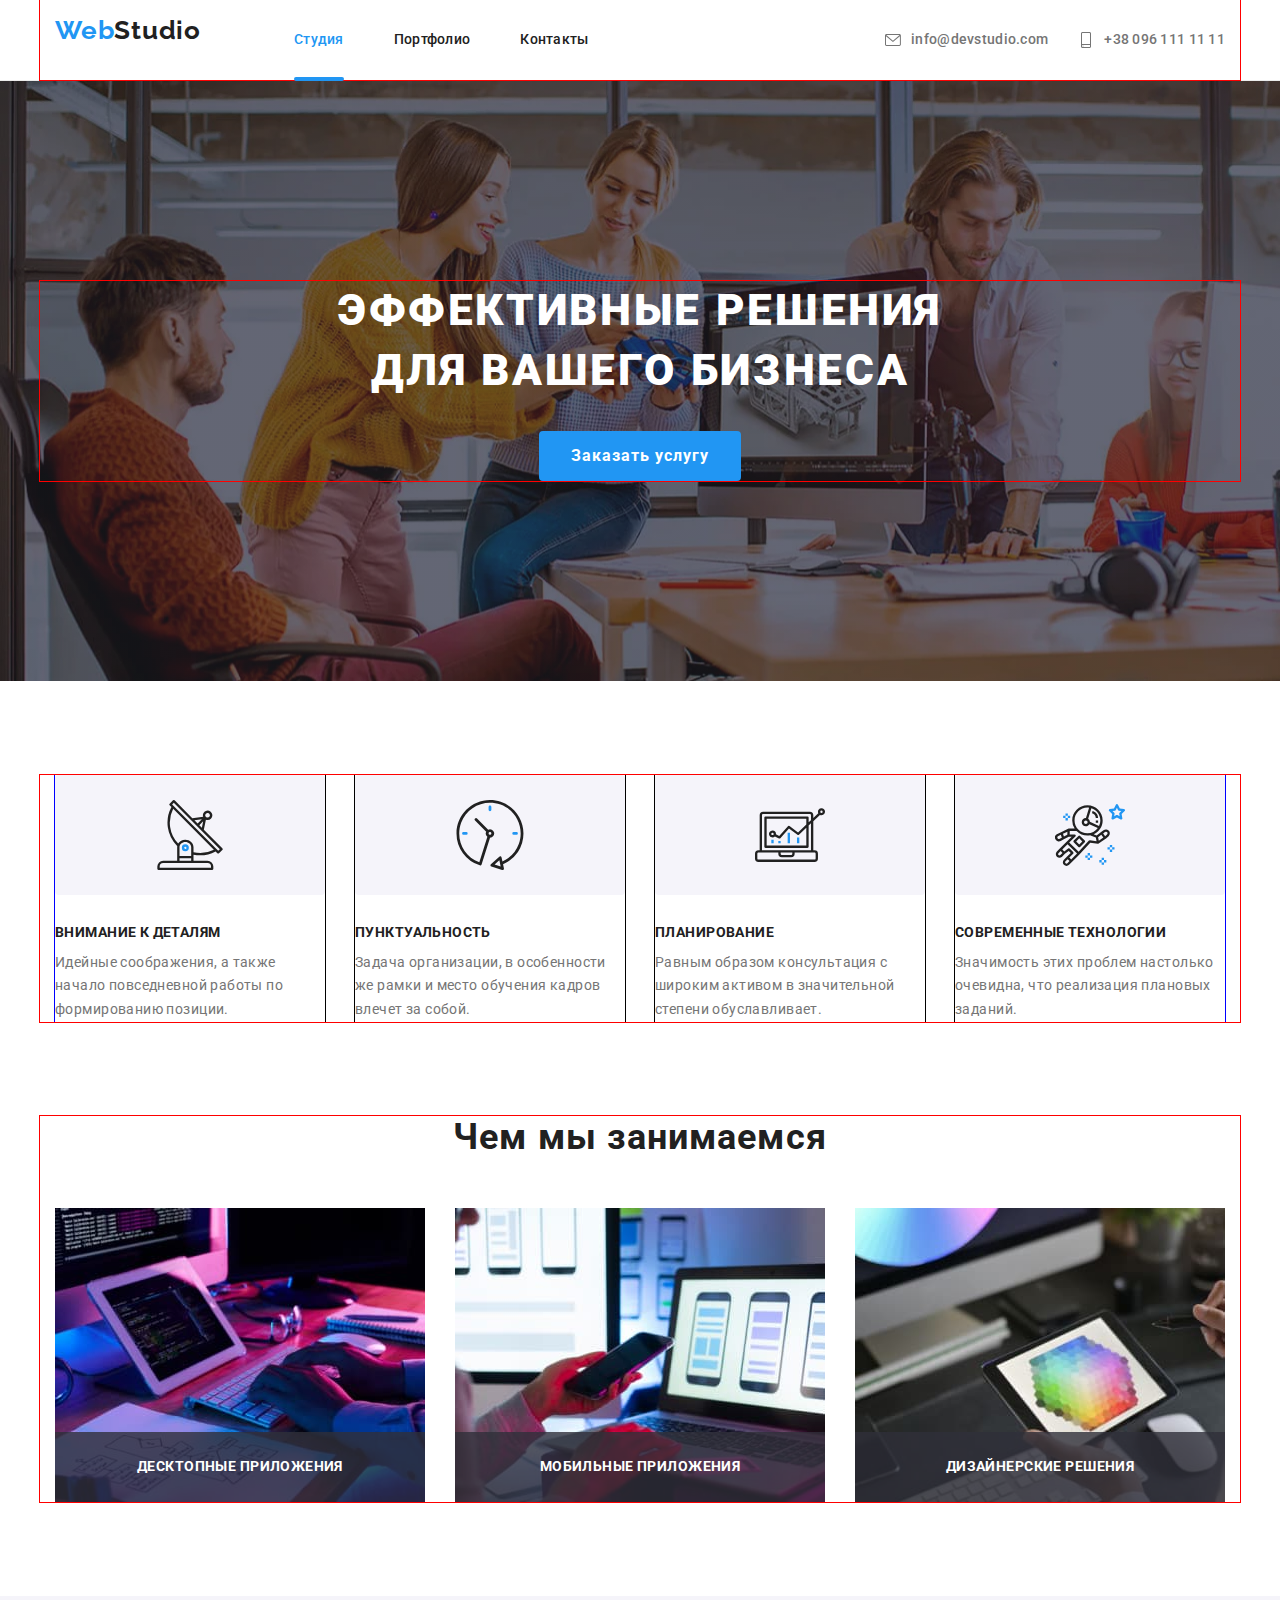
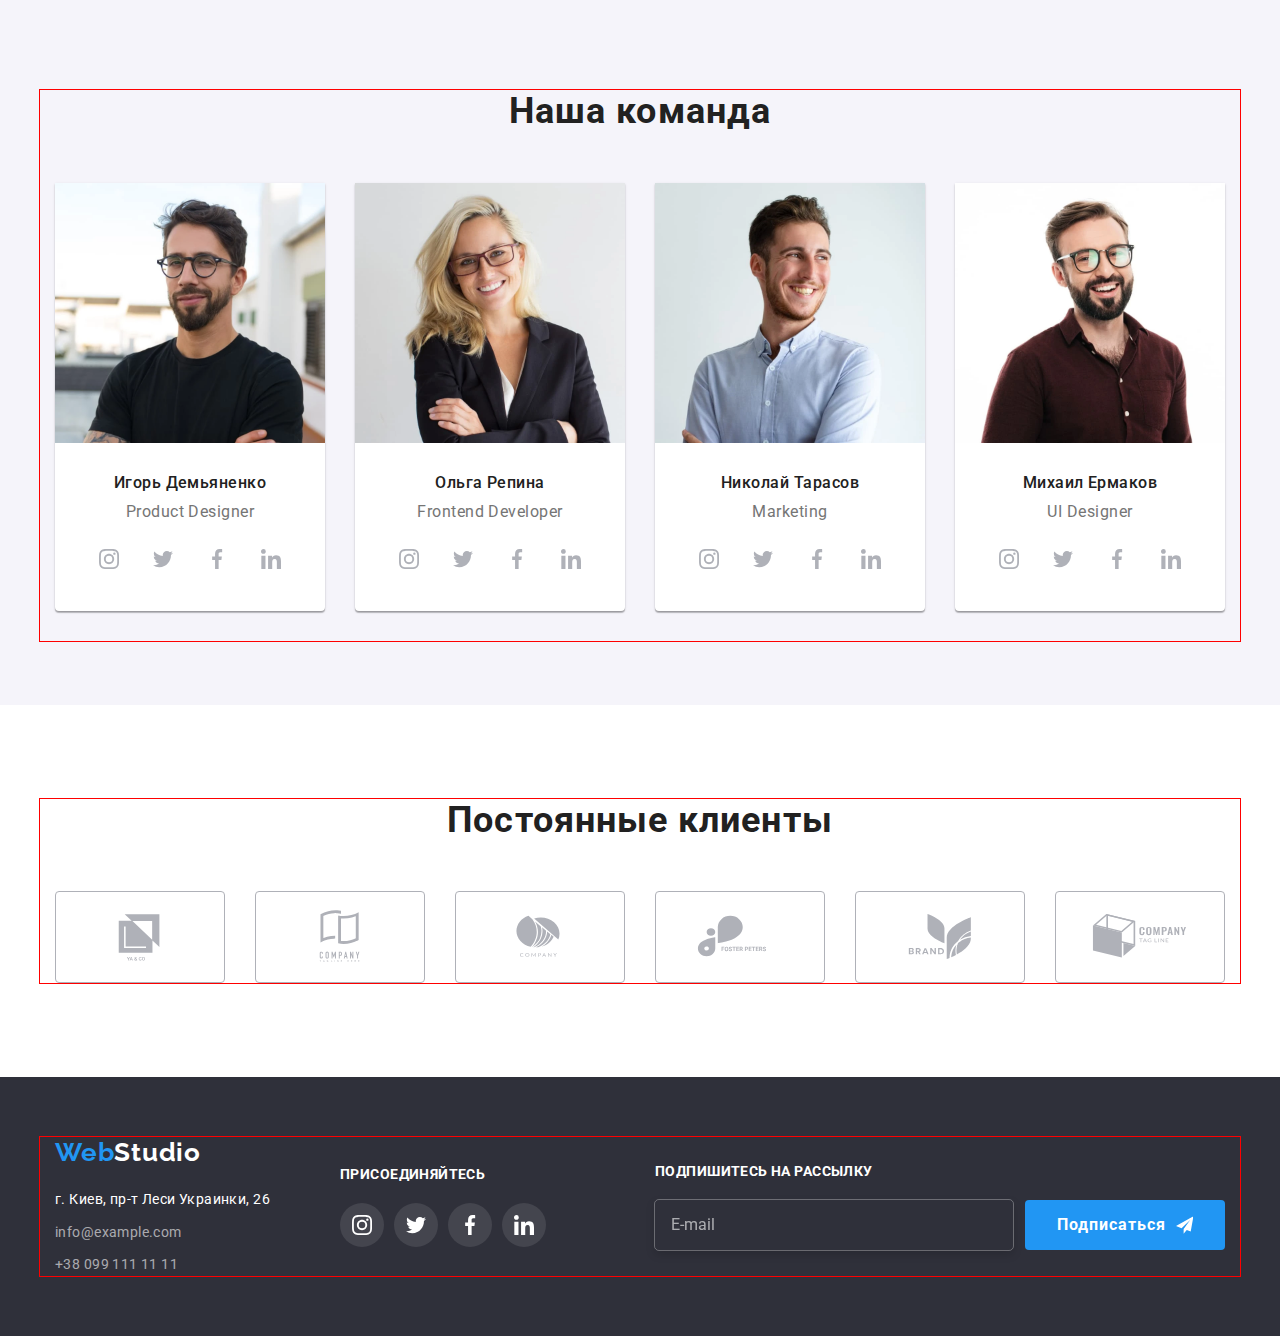
==== commit a191c38b: "Адаптивная верстка главной страницы" ====
--- a/index.html
+++ b/index.html
@@ -38,7 +38,7 @@
             <li class="contacts__item">
                 <a href="mailto:info@devstudio.com" class="contacts__link link">
                     <svg class="contacts__icon" width="16px"> 
-                        <use href="./images/icons.svg#icon-envelope">
+                        <use href="./images/icons/icons.svg#icon-envelope">
                         </use>
                     </svg>info@devstudio.com
                 </a>
@@ -46,15 +46,15 @@
             <li class="contacts__item">
                 <a href="tel:+380961111111" class="contacts__link"> 
                     <svg class="contacts__icon" width="16px">
-                        <use href="./images/icons.svg#icon-smartphone"></use>
+                        <use href="./images/icons/icons.svg#icon-smartphone"></use>
                     </svg>+38 096 111 11 11
                 </a>
             </li>
         </ul>
         <button class="mobile-menu__button" aria-label="Кнопка открытия меню" data-menu-button aria-expanded="false">
             <svg class="mobile-menu__icon" width="40px" height="40px">
-            <use class="mobile-menu__open" href="./images/icons.svg#icon-mobile-menu"></use>
-            <use class="mobile-menu__close" href="./images/icons.svg#icon-mobile-close"></use>
+            <use class="mobile-menu__open" href="./images/icons/icons.svg#icon-mobile-menu"></use>
+            <use class="mobile-menu__close" href="./images/icons/icons.svg#icon-mobile-close"></use>
             </svg>
         </button>
         </div>
@@ -64,22 +64,22 @@
     <main>
 
         <!-- Герой -->
-        <!-- <section class="hero">
+        <section class="hero">
             <div class="container">
                 <h1 class="hero__title"> Эффективные решения для вашего бизнеса</h1>
                 <button class="button" type="button" data-modal-open>Заказать услугу</button>
             </div>
-        </section> -->
+        </section>
 
         <!--Особенности-->
-        <!-- <section class="features">
+        <section class="features">
             <div class="container">
                 <h2 class="features__title title visually-hidden">Наши особенности</h2>
                 <ul class="features__list list">
                     <li class="features__item item">
                         <div class="features__thumb">
                             <svg class="features__icon">
-                                <use href="./images/icons.svg#icon-antenna"></use>
+                                <use href="./images/icons/icons.svg#icon-antenna"></use>
                             </svg>
                         </div>
                         <h3 class="features__title">Внимание к деталям</h3>
@@ -88,7 +88,7 @@
                     <li class="features__item item">
                         <div class="features__thumb">
                             <svg class="features__icon">
-                                <use href="./images/icons.svg#icon-clock"></use>
+                                <use href="./images/icons/icons.svg#icon-clock"></use>
                             </svg>
                         </div>
                         <h3 class="features__title">Пунктуальность</h3>
@@ -97,7 +97,7 @@
                     <li class="features__item item">
                         <div class="features__thumb">
                             <svg class="features__icon">
-                                <use href="./images/icons.svg#icon-diagram"></use>
+                                <use href="./images/icons/icons.svg#icon-diagram"></use>
                             </svg>
                         </div>
                         <h3 class="features__title">Планирование</h3>
@@ -106,7 +106,7 @@
                     <li class="features__item item">
                         <div class="features__thumb">
                             <svg class="features__icon">
-                                <use href="./images/icons.svg#icon-astronaut"></use>
+                                <use href="./images/icons/icons.svg#icon-astronaut"></use>
                             </svg>
                         </div>
                         <h3 class="features__title">Современные технологии</h3>
@@ -114,22 +114,22 @@
                     </li>
                 </ul>
             </div>
-        </section> -->
+        </section>
 
         <!--Наше занятие-->
-        <!-- <section class="jobs">
+        <section class="jobs">
             <div class="container">
                 <h2 class="jobs__title title">Чем мы занимаемся</h2>
                 <ul class="jobs__list list">
                     <li class="jobs__item">
                         <div class="jobs__thumb">
-                            <img width="370" height="294" src="./images/img-1.jpg" alt="Картинка с примером создания кода">
+                            <img width="370" height="294" src="./images/jobs/img-1.jpg" alt="Картинка с примером создания кода">
                             <div class="jobs__text-area"><p class="jobs__text">Десктопные приложения</p></div>
                         </div>
                     </li>
                     <li class="jobs__item">
                         <div class="jobs__thumb">
-                            <img width="370" height="294" src="./images/img-2.jpg" alt="Картинка с примером создания мобильных приложений">
+                            <img width="370" height="294" src="./images/jobs/img-2.jpg" alt="Картинка с примером создания мобильных приложений">
                             <div class="jobs__text-area">
                                 <p class="jobs__text">Мобильные приложения</p>
                             </div>
@@ -137,7 +137,7 @@
                     </li>
                     <li class="jobs__item">
                         <div class="jobs__thumb">
-                            <img width="370" height="294" src="./images/img-3.jpg" alt="Картинка с примером оформления сайтов">
+                            <img width="370" height="294" src="./images/jobs/img-3.jpg" alt="Картинка с примером оформления сайтов">
                             <div class="jobs__text-area">
                                 <p class="jobs__text">Дизайнерские решения</p>
                             </div>
@@ -145,15 +145,47 @@
                     </li>
                 </ul>
             </div>
-        </section> -->
+        </section>
 
         <!--Наша команда-->
-        <!-- <section class="team">
+        <section class="team">
             <div class="container">
                 <h2 class="team__title title">Наша команда</h2>
                 <ul class="team__list list">
                     <li class="team__card item">
-                        <img class="team__image" src="./images/photo-1.jpg" alt="фото Игоря Демьяненко" width="270" height="260">
+                        <picture>
+                            <!-- Desktop -->
+                            <source srcset="./images/team/photo-1_lg.webp    1x,
+                                            ./images/team/photo-1_lg@2x.webp 2x"
+                                            media="(min-width: 1200px)"
+                                            type="image/webp" />
+
+                            <source srcset="./images/team/photo-1_lg.jpg    1x,
+                                            ./images/team/photo-1_lg@2x.jpg 2x"
+                                            media="(min-width: 1200px)"
+                                            type="image/jpg" />
+                            <!-- Tablet -->
+                            <source srcset="./images/team/photo-1_md.webp    1x,
+                                            ./images/team/photo-1_md@2x.webp 2x"
+                                            media="(min-width: 768px)"
+                                            type="image/webp" />
+
+                            <source srcset="./images/team/photo-1_md.jpg    1x,
+                                            ./images/team/photo-1_md@2x.jpg 2x"
+                                            media="(min-width: 768px)"
+                                            type="image/jpg" />
+                            <!-- Mobile -->
+                            <source srcset="./images/team/photo-1_sm.webp    1x,
+                                            ./images/team/photo-1_sm@2x.webp 2x"
+                                            media="(min-width: 480px)"
+                                            type="image/webp" />
+
+                            <source srcset="./images/team/photo-1_sm.jpg    1x,
+                                            ./images/team/photo-1_sm@2x.jpg 2x"
+                                            media="(min-width: 480px)"
+                                            type="image/jpg" />
+                            <img class="team__image" src="./images/team/photo-1_sm.jpg" alt="фото Игоря Демьяненко" width="100%" height="auto">
+                        </picture>
                         <div class="team__content">
                             <h3 class="team__name">Игорь Демьяненко</h3>
                             <p class="team__prof">Product Designer</p>
@@ -161,28 +193,28 @@
                                 <li class="socials__item">
                                     <a href="" class="socials__link" aria-label="Instagram">
                                         <svg class="socials__icon" width="20" height="20" >
-                                        <use href="./images/icons.svg#icon-instagram" ></use>
+                                        <use href="./images/icons/icons.svg#icon-instagram" ></use>
                                         </svg>
                                     </a>
                                 </li>
                                 <li class="socials__item">
                                     <a href="" class="socials__link" aria-label="Twitter">
                                         <svg class="socials__icon" width="20" height="20">
-                                        <use href="./images/icons.svg#icon-twitter"></use>
+                                        <use href="./images/icons/icons.svg#icon-twitter"></use>
                                         </svg>
                                     </a>
                                 </li>
                                 <li class="socials__item">
                                     <a href="" class="socials__link" aria-label="Facebook">
                                         <svg class="socials__icon" width="20" height="20">
-                                            <use href="./images/icons.svg#icon-facebook"></use>
+                                            <use href="./images/icons/icons.svg#icon-facebook"></use>
                                         </svg>
                                     </a>
                                 </li>
                                 <li class="socials__item">
                                     <a href="" class="socials__link" aria-label="Linkedin">
                                         <svg class="socials__icon" width="20" height="20">
-                                            <use href="./images/icons.svg#icon-linkedin"></use>
+                                            <use href="./images/icons/icons.svg#icon-linkedin"></use>
                                         </svg>
                                     </a>
                                 </li>
@@ -190,7 +222,39 @@
                         </div>
                     </li>
                     <li class="team__card item">
-                        <img class="team__image" src="./images/photo-2.jpg" alt="фото Ольги Репиной" width="270" height="260">
+                        <picture>
+                            <!-- Desktop -->
+                            <source srcset="./images/team/photo-2_lg.webp    1x,
+                                            ./images/team/photo-2_lg@2x.webp 2x" 
+                                            media="(min-width: 1200px)"
+                                            type="image/webp" />
+                        
+                            <source srcset="./images/team/photo-2_lg.jpg    1x,
+                                            ./images/team/photo-2_lg@2x.jpg 2x" 
+                                            media="(min-width: 1200px)"
+                                            type="image/jpg" />
+                            <!-- Tablet -->
+                            <source srcset="./images/team/photo-2_md.webp    1x,
+                                            ./images/team/photo-2_md@2x.webp 2x"
+                                            media="(min-width: 768px)"
+                                            type="image/webp" />
+                        
+                            <source srcset="./images/team/photo-2_md.jpg    1x,
+                                            ./images/team/photo-2_md@2x.jpg 2x" 
+                                            media="(min-width: 768px)"
+                                            type="image/jpg" />
+                            <!-- Mobile -->
+                            <source srcset="./images/team/photo-2_sm.webp    1x,
+                                            ./images/team/photo-2_sm@2x.webp 2x"
+                                            media="(min-width: 480px)"
+                                            type="image/webp" />
+                        
+                            <source srcset="./images/team/photo-2_sm.jpg    1x,
+                                            ./images/team/photo-2_sm@2x.jpg 2x" 
+                                            media="(min-width: 480px)"
+                                            type="image/jpg" />
+                            <img class="team__image" src="./images/team/photo-2_sm.jpg" alt="фото Ольги Репиной" width="100%" height="auto">
+                        </picture>
                         <div class="team__content">
                             <h3 class="team__name">Ольга Репина</h3>
                             <p class="team__prof">Frontend Developer</p>
@@ -198,28 +262,28 @@
                                 <li class="socials__item">
                                     <a href="" class="socials__link" aria-label="Instagram">
                                         <svg class="socials__icon" width="20" height="20" >
-                                        <use href="./images/icons.svg#icon-instagram" ></use>
+                                        <use href="./images/icons/icons.svg#icon-instagram" ></use>
                                         </svg>
                                     </a>
                                 </li>
                                 <li class="socials__item">
                                     <a href="" class="socials__link" aria-label="Twitter">
                                         <svg class="socials__icon" width="20" height="20">
-                                        <use href="./images/icons.svg#icon-twitter"></use>
+                                        <use href="./images/icons/icons.svg#icon-twitter"></use>
                                         </svg>
                                     </a>
                                 </li>
                                 <li class="socials__item">
                                     <a href="" class="socials__link" aria-label="Facebook">
                                         <svg class="socials__icon" width="20" height="20">
-                                            <use href="./images/icons.svg#icon-facebook"></use>
+                                            <use href="./images/icons/icons.svg#icon-facebook"></use>
                                         </svg>
                                     </a>
                                 </li>
                                 <li class="socials__item">
                                     <a href="" class="socials__link" aria-label="Linkedin">
                                         <svg class="socials__icon" width="20" height="20">
-                                            <use href="./images/icons.svg#icon-linkedin"></use>
+                                            <use href="./images/icons/icons.svg#icon-linkedin"></use>
                                         </svg>
                                     </a>
                                 </li>
@@ -227,7 +291,39 @@
                         </div>
                     </li>
                     <li class="team__card item">
-                        <img class="team__image" src="./images/photo-3.jpg" alt="фото Николая Тарасова" width="270" height="260">
+                        <picture>
+                            <!-- Desktop -->
+                            <source srcset="./images/team/photo-3_lg.webp    1x,
+                                            ./images/team/photo-3_lg@2x.webp 2x"
+                                            media="(min-width: 1200px)"
+                                            type="image/webp" />
+                        
+                            <source srcset="./images/team/photo-3_lg.jpg    1x,
+                                            ./images/team/photo-3_lg@2x.jpg 2x" 
+                                            media="(min-width: 1200px)"
+                                            type="image/jpg" />
+                            <!-- Tablet -->
+                            <source srcset="./images/team/photo-3_md.webp    1x,
+                                            ./images/team/photo-3_md@2x.webp 2x"
+                                            media="(min-width: 768px)"
+                                            type="image/webp" />
+                        
+                            <source srcset="./images/team/photo-3_md.jpg    1x,
+                                            ./images/team/photo-3_md@2x.jpg 2x" 
+                                            media="(min-width: 768px)"
+                                            type="image/jpg" />
+                            <!-- Mobile -->
+                            <source srcset="./images/team/photo-3_sm.webp    1x,
+                                            ./images/team/photo-3_sm@2x.webp 2x"
+                                            media="(min-width: 480px)"
+                                            type="image/webp" />
+                        
+                            <source srcset="./images/team/photo-3_sm.jpg    1x,
+                                            ./images/team/photo-3_sm@2x.jpg 2x" 
+                                            media="(min-width: 480px)"
+                                            type="image/jpg" />
+                            <img class="team__image" src="./images/team/photo-3_sm.jpg" alt="фото Николая Тарасова" width="100%" height="auto">
+                        </picture>
                         <div class="team__content">
                             <h3 class="team__name">Николай Тарасов</h3>
                             <p class="team__prof">Marketing</p>
@@ -235,28 +331,28 @@
                                 <li class="socials__item">
                                     <a href="" class="socials__link" aria-label="Instagram">
                                         <svg class="socials__icon" width="20" height="20" >
-                                        <use href="./images/icons.svg#icon-instagram" ></use>
+                                        <use href="./images/icons/icons.svg#icon-instagram" ></use>
                                         </svg>
                                     </a>
                                 </li>
                                 <li class="socials__item">
                                     <a href="" class="socials__link" aria-label="Twitter">
                                         <svg class="socials__icon" width="20" height="20">
-                                        <use href="./images/icons.svg#icon-twitter"></use>
+                                        <use href="./images/icons/icons.svg#icon-twitter"></use>
                                         </svg>
                                     </a>
                                 </li>
                                 <li class="socials__item">
                                     <a href="" class="socials__link" aria-label="Facebook">
                                         <svg class="socials__icon" width="20" height="20">
-                                            <use href="./images/icons.svg#icon-facebook"></use>
+                                            <use href="./images/icons/icons.svg#icon-facebook"></use>
                                         </svg>
                                     </a>
                                 </li>
                                 <li class="socials__item">
                                     <a href="" class="socials__link" aria-label="Linkedin">
                                         <svg class="socials__icon" width="20" height="20">
-                                            <use href="./images/icons.svg#icon-linkedin"></use>
+                                            <use href="./images/icons/icons.svg#icon-linkedin"></use>
                                         </svg>
                                     </a>
                                 </li>
@@ -264,7 +360,39 @@
                         </div>
                     </li>
                     <li class="team__card item">
-                        <img class="team__image" src="./images/photo-4.jpg" alt="фото Михаила Ермакова" width="270" height="260">
+                        <picture>
+                            <!-- Desktop -->
+                            <source srcset="./images/team/photo-4_lg.webp    1x,
+                                            ./images/team/photo-4_lg@2x.webp 2x"
+                                            media="(min-width: 1200px)"
+                                            type="image/webp" />
+                        
+                            <source srcset="./images/team/photo-4_lg.jpg    1x,
+                                            ./images/team/photo-4_lg@2x.jpg 2x" 
+                                            media="(min-width: 1200px)"
+                                            type="image/jpg" />
+                            <!-- Tablet -->
+                            <source srcset="./images/team/photo-4_md.webp    1x,
+                                            ./images/team/photo-4_md@2x.webp 2x"
+                                            media="(min-width: 768px)"
+                                            type="image/webp" />
+                        
+                            <source srcset="./images/team/photo-4_md.jpg    1x,
+                                            ./images/team/photo-4_md@2x.jpg 2x" 
+                                            media="(min-width: 768px)"
+                                            type="image/jpg" />
+                            <!-- Mobile -->
+                            <source srcset="./images/team/photo-4_sm.webp    1x,
+                                            ./images/team/photo-4_sm@2x.webp 2x"
+                                            media="(min-width: 480px)"
+                                            type="image/webp" />
+                        
+                            <source srcset="./images/team/photo-4_sm.jpg    1x,
+                                            ./images/team/photo-4_sm@2x.jpg 2x" 
+                                            media="(min-width: 480px)"
+                                            type="image/jpg" />
+                            <img class="team__image" src="./images/team/photo-4_sm.jpg" alt="фото Михаила Ермакова" width="100%" height="auto">
+                        </picture>
                         <div class="team__content">
                             <h3 class="team__name">Михаил Ермаков</h3>
                             <p class="team__prof">UI Designer</p>
@@ -272,28 +400,28 @@
                                 <li class="socials__item">
                                     <a href="" class="socials__link" aria-label="Instagram">
                                         <svg class="socials__icon" width="20" height="20" >
-                                        <use href="./images/icons.svg#icon-instagram" ></use>
+                                        <use href="./images/icons/icons.svg#icon-instagram" ></use>
                                         </svg>
                                     </a>
                                 </li>
                                 <li class="socials__item">
                                     <a href="" class="socials__link" aria-label="Twitter">
                                         <svg class="socials__icon" width="20" height="20">
-                                        <use href="./images/icons.svg#icon-twitter"></use>
+                                        <use href="./images/icons/icons.svg#icon-twitter"></use>
                                         </svg>
                                     </a>
                                 </li>
                                 <li class="socials__item">
                                     <a href="" class="socials__link" aria-label="Facebook">
                                         <svg class="socials__icon" width="20" height="20">
-                                            <use href="./images/icons.svg#icon-facebook"></use>
+                                            <use href="./images/icons/icons.svg#icon-facebook"></use>
                                         </svg>
                                     </a>
                                 </li>
                                 <li class="socials__item">
                                     <a href="" class="socials__link" aria-label="Linkedin">
                                         <svg class="socials__icon" width="20" height="20">
-                                            <use href="./images/icons.svg#icon-linkedin"></use>
+                                            <use href="./images/icons/icons.svg#icon-linkedin"></use>
                                         </svg>
                                     </a>
                                 </li>
@@ -302,17 +430,17 @@
                     </li>
                 </ul>
             </div>
-        </section> -->
+        </section>
 
         <!-- Клиенты -->
-        <!-- <section class="clients">
+        <section class="clients">
             <div class="container">
             <h2 class="clients__title title">Постоянные клиенты</h2>
             <ul class="clients__list list">
                 <li class="clients__item">
                     <a href="" class="clients__link" aria-label="Компания-1" >
                         <svg class="clients__icon" width="106" height="60">
-                            <use href="./images/icons.svg#icon-company-1">
+                            <use href="./images/icons/icons.svg#icon-company-1">
                             </use>
                         </svg>
                     </a>
@@ -320,7 +448,7 @@
                 <li class="clients__item">
                     <a href="" class="clients__link" aria-label="Компания-2">
                         <svg class="clients__icon" width="106" height="60">
-                            <use href="./images/icons.svg#icon-company-2">
+                            <use href="./images/icons/icons.svg#icon-company-2">
                             </use>
                         </svg>
                     </a>
@@ -328,7 +456,7 @@
                 <li class="clients__item">
                     <a href="" class="clients__link" aria-label="Компания-3">
                         <svg class="clients__icon" width="106" height="60">
-                            <use href="./images/icons.svg#icon-company-3">
+                            <use href="./images/icons/icons.svg#icon-company-3">
                             </use>
                         </svg>
                     </a>
@@ -336,7 +464,7 @@
                 <li class="clients__item">
                     <a href="" class="clients__link" aria-label="Компания-4">
                         <svg class="clients__icon" width="106" height="60">
-                            <use href="./images/icons.svg#icon-company-4">
+                            <use href="./images/icons/icons.svg#icon-company-4">
                             </use>
                         </svg>
                     </a>
@@ -344,7 +472,7 @@
                 <li class="clients__item">
                     <a href="" class="clients__link" aria-label="Компания-5">
                         <svg class="clients__icon" width="106" height="60"> 
-                            <use href="./images/icons.svg#icon-company-5">
+                            <use href="./images/icons/icons.svg#icon-company-5">
                             </use>
                         </svg>
                     </a>
@@ -352,80 +480,84 @@
                 <li class="clients__item">
                     <a href="" class="clients__link" aria-label="Компания-6">
                         <svg class="clients__icon" width="106" height="60">
-                            <use href="./images/icons.svg#icon-company-6">
+                            <use href="./images/icons/icons.svg#icon-company-6">
                             </use>
                         </svg>
                     </a>
                 </li>
             </ul>
             </div>
-        </section> -->
+        </section>
     </main>
 
     <!--Подвал-->
-    <!-- <footer class="footer">
+    <footer class="footer">
         <div class="container footer__container">
-            <div class="adress-thumb">
+            <div class="footer__thumb">
+                <div class="adress-thumb">
                 <a class="logo logo--dark-theme" href="./index.html">
                     <span class="logo__accent">Web</span>Studio
                 </a>
-            <address class="address">
-                <span class="adress__text">г. Киев, пр-т Леси Украинки, 26</span>
-                <ul class="adress__list list">
-                    <li class="adress__item">
-                        <a class="adress__link" href="mailto:info@example.com" >info@example.com</a>
-                    </li>
-                    <li class="adress__item">
-                        <a class="adress__link" href="tel:+380991111111">+38 099 111 11 11</a>
-                    </li>
-                </ul>
-            </address>
+                <address class="address">
+                    <span class="adress__text">г. Киев, пр-т Леси Украинки, 26</span>
+                    <ul class="adress__list list">
+                        <li class="adress__item">
+                            <a class="adress__link" href="mailto:info@example.com">info@example.com</a>
+                        </li>
+                        <li class="adress__item">
+                            <a class="adress__link" href="tel:+380991111111">+38 099 111 11 11</a>
+                        </li>
+                    </ul>
+                </address>
             </div>
             <div class="join-form">
                 <p class="join-form__title">присоединяйтесь</p>
                 <ul class="join-form__socials socials list">
                     <li class="socials__item">
-                        <a href="" class="socials__link socials__link--dark-theme" aria-label="Instagram"><svg class="socials__icon" width="20" height="20">
-                                <use href="./images/icons.svg#icon-instagram"></use>
+                        <a href="" class="socials__link socials__link--dark-theme" aria-label="Instagram"><svg class="socials__icon"
+                                width="20" height="20">
+                                <use href="./images/icons/icons.svg#icon-instagram"></use>
                             </svg>
                         </a>
                     </li>
                     <li class="socials__item">
-                        <a href="" class="socials__link socials__link--dark-theme" aria-label="Twitter"><svg class="socials__icon" width="20" height="20">
-                                <use href="./images/icons.svg#icon-twitter"></use>
+                        <a href="" class="socials__link socials__link--dark-theme" aria-label="Twitter"><svg class="socials__icon"
+                                width="20" height="20">
+                                <use href="./images/icons/icons.svg#icon-twitter"></use>
                             </svg>
                         </a>
                     </li>
                     <li class="socials__item">
                         <a href="" class="socials__link socials__link--dark-theme" aria-label="Facebook">
                             <svg class="socials__icon" width="20" height="20">
-                                <use href="./images/icons.svg#icon-facebook"></use>
+                                <use href="./images/icons/icons.svg#icon-facebook"></use>
                             </svg>
                         </a>
                     </li>
                     <li class="socials__item">
                         <a href="" class="socials__link socials__link--dark-theme" aria-label="Linkedin">
                             <svg class="socials__icon" width="20" height="20">
-                                <use href="./images/icons.svg#icon-linkedin"></use>
+                                <use href="./images/icons/icons.svg#icon-linkedin"></use>
                             </svg>
                         </a>
                     </li>
                 </ul>
-            </div>
+            </div></div>
+            
             <div class="subscription footer__subscription">
                 <h2 class="subscription__title">Подпишитесь на рассылку</h2>
                 <form class="subscription__form">
                     <input class="subscription__input" type="email" name="subscription" placeholder="E-mail">
                     <button class="button subscription__button" type="submit">Подписаться
                         <svg class="button__icon" width="24" height="24">
-                            <use href="./images/icons.svg#icon-send">
+                            <use href="./images/icons/icons.svg#icon-send">
                         </svg>
                     </button>
                 </form>
             </div>
         </div>
         
-    </footer> -->
+    </footer>
 
     <!-- модальное окно -->
     <!-- <div class="hero-backdrop is-hidden" data-modal>
--- a/css/main.min.css
+++ b/css/main.min.css
@@ -1,5 +1,5 @@
 :root{--primary-font: roboto, sans-serif;--secondary-font: Raleway, sans-serif;--text-color: #757575;--title-color: #212121;--white-color: #ffffff;--white-transparency-06: rgba(255, 255, 255, 0.6);--modal-placeholder-color: rgba(117, 117, 117, 0.5);--footer-placeholder-color: rgba(255, 255, 255, 0.6);--accent-color: #2196f3;--hover-color: #188ce8;--primary-bkgrnd: #ffffff;--secondary-bkgrnd: #f5f4fa;--button-bkgrnd: #f5f4fa;--hero-bkgrnd: #c4c4c4;--icon-bkgrnd: #f5f4fa;--footer-icon-bkgrnd: rgba(255, 255, 255, 0.1);--card-overlay: rgba(33, 150, 243, 0.9);--footer-background-color: rgba(47, 48, 58, 1);--header-border: #ececec;--portfolio-card-border: #eeeeee;--clients-border: #afb1b8;--timing-function: cubic-bezier(0.4, 0, 0.2, 1);--filter-button-shadow: 0px 3px 1px rgba(0, 0, 0, 0.1),
         0px 1px 2px rgba(0, 0, 0, 0.08), 0px 2px 2px rgba(0, 0, 0, 0.12);--team-card-shadow: 0px 1px 3px rgba(0, 0, 0, 0.12),
         0px 1px 1px rgba(0, 0, 0, 0.14), 0px 2px 1px rgba(0, 0, 0, 0.2);--portfolio-card-shadow: 0px 1px 1px rgba(0, 0, 0, 0.12),
-        0px 4px 4px rgba(0, 0, 0, 0.06), 1px 4px 6px rgba(0, 0, 0, 0.16);--icon-color: #afb1b8;--order-form__icon-color: rgba(33, 33, 33, 1);--checkbox-color: rgba(33, 33, 33, 1);--Hero-overlay: rgba(47, 48, 58, 0.4);--cards-gap: 30px}body{background-color:var(--primary-bkgrnd);color:var(--text-color);font-family:var(--primary-font)}.list{list-style:none;margin:0;padding:0}.container{max-width:480px;height:60px;margin:0 auto;padding:0 15px}@media screen and (min-width: 768px){.container{max-width:768px;height:80px}}@media screen and (min-width: 1200px){.container{max-width:1200px}}.title{margin:0;color:var(--title-color);font-weight:700;font-size:36px;line-height:1.17;text-align:center;letter-spacing:0.03em}img{display:block;max-width:100%}.visually-hidden{position:absolute;width:1px;height:1px;margin:-1px;border:0;padding:0;white-space:nowrap;-webkit-clip-path:inset(100%);clip-path:inset(100%);clip:rect(0 0 0 0);overflow:hidden}.page-header{border-bottom:1px solid var(--header-border)}.flex-container{display:-webkit-box;display:-ms-flexbox;display:flex;-webkit-box-align:center;-ms-flex-align:center;align-items:center}.logo{display:block;text-decoration:none;font-family:var(--secondary-font);font-weight:700;font-size:24px;line-height:1.16;letter-spacing:0.03em}@media screen and (min-width: 1200px){.logo{font-size:26px;line-height:1.19}}.logo--light-theme{color:var(--title-color)}.logo--dark-theme{margin-right:0;margin-bottom:20px;color:var(--white-color)}.logo__accent{color:var(--accent-color)}.nav{display:-webkit-box;display:-ms-flexbox;display:flex;-webkit-box-align:center;-ms-flex-align:center;align-items:center}.nav__list{display:none}@media screen and (min-width: 768px){.nav__list{display:-webkit-box;display:-ms-flexbox;display:flex;margin-left:88px}}@media screen and (min-width: 1200px){.nav__list{display:-webkit-box;display:-ms-flexbox;display:flex;margin-left:93px}}.nav__item{position:relative}.nav__item:not(:last-child){margin-right:50px}.nav__link{display:block;padding-top:32px;padding-bottom:32px;color:var(--title-color);text-decoration:none;font-weight:500;font-size:14px;line-height:1.14;letter-spacing:0.02em;-webkit-transition:color 250ms var(--timing-function);transition:color 250ms var(--timing-function)}.nav__link:hover,.nav__link:focus{color:var(--accent-color)}.nav__link--current{color:var(--accent-color)}.nav__link--current::after{content:'';display:block;position:absolute;bottom:-1px;width:100%;height:4px;border-radius:2px;background-color:var(--accent-color)}.mobile-menu{position:absolute;left:0;top:0;background-color:var(--white-color);width:100%;height:100%;padding:48px 40px;-webkit-transition:-webkit-transform 750ms var(--timing-function);transition:-webkit-transform 750ms var(--timing-function);transition:transform 750ms var(--timing-function);transition:transform 750ms var(--timing-function), -webkit-transform 750ms var(--timing-function);pointer-events:none;visibility:hidden;-webkit-transform:translateY(100%) scale(50%);transform:translateY(100%) scale(50%)}.mobile-menu.is-open{-webkit-transform:translateY(0);transform:translateY(0);visibility:visible;pointer-events:initial;scale:100%}.mobile-nav{margin-bottom:302px}.mobile-nav__item:not(:last-child){margin-bottom:32px}.mobile-nav__link{color:var(--title-color);text-decoration:none;font-family:Roboto;font-weight:500;font-size:40px;line-height:1.18;letter-spacing:0.02;-webkit-transition:color 250ms var(--timing-function);transition:color 250ms var(--timing-function)}.mobile-nav__link:hover{color:var(--accent-color)}.mobile-contacts{margin-bottom:64px}.mobile-contacts__tel{display:block;color:var(--accent-color);text-decoration:none;font-family:'Roboto';font-weight:500;font-size:34px;line-height:1.18;letter-spacing:0.02em;-webkit-transition:color 250ms var(--timing-function);transition:color 250ms var(--timing-function)}@media screen and (min-width: 320px) and (max-width: 479px){.mobile-contacts__tel{font-size:26px}}.mobile-contacts__tel:hover{color:var(--hover-color)}.mobile-contacts__mail{display:block;color:var(--text-color);text-decoration:none;font-family:'Roboto';font-weight:500;font-size:24px;line-height:1.17;letter-spacing:0.02em;-webkit-transition:color 250ms var(--timing-function);transition:color 250ms var(--timing-function)}.mobile-contacts__mail:hover{color:var(--accent-color)}.mobile-contacts__item:not(:last-child){margin-bottom:32px}.mobile-socials__link{display:block;font-family:'Roboto';font-weight:500;font-size:18px;line-height:1.22;letter-spacing:0.02em;text-decoration:none;color:var(--accent-color)}.mobile-socials__link:hover{color:var(--hover-color)}.mobile-socials__list{display:-webkit-box;display:-ms-flexbox;display:flex;-ms-flex-wrap:wrap;flex-wrap:wrap}.mobile-socials__item{padding:0 10px}.mobile-socials__item:not(:last-child){border-right:1px solid rgba(33,33,33,0.2)}.mobile-menu__icon{fill:currentColor}.mobile-menu__open{opacity:1}.mobile-menu__close{opacity:0}.mobile-menu__button{position:relative;display:block;z-index:100;width:40px;height:40px;margin:0;padding:0;background-color:transparent;border:transparent;margin-left:auto;-webkit-transition:color 250ms var(--timing-function);transition:color 250ms var(--timing-function)}.mobile-menu__button:hover{color:var(--accent-color)}@media screen and (min-width: 768px){.mobile-menu__button{display:none}}.mobile-menu__button.is-active .mobile-menu__open{opacity:0}.mobile-menu__button.is-active .mobile-menu__close{opacity:1}.contacts{display:none;margin-left:auto;-webkit-box-align:center;-ms-flex-align:center;align-items:center}@media screen and (min-width: 768px){.contacts{display:block}}@media screen and (min-width: 1200px){.contacts{display:-webkit-box;display:-ms-flexbox;display:flex}}.contacts__item{margin:0}@media screen and (min-width: 1200px){.contacts__item:last-child{margin-left:30px}}.contacts__link{color:var(--text-color);display:-webkit-inline-box;display:-ms-inline-flexbox;display:inline-flex;-webkit-box-align:center;-ms-flex-align:center;align-items:center;-webkit-transition:color 250ms var(--timing-function);transition:color 250ms var(--timing-function);text-decoration:none;font-weight:500;font-size:14px;line-height:1.14;letter-spacing:0.02em}.contacts__link:hover,.contacts__link:focus{color:var(--accent-color)}.contacts__icon{width:16px;height:16px;margin-right:10px;fill:currentColor}.hero{padding-top:200px;padding-bottom:200px;text-align:center;color:var(--white-color);width:1600px;height:600px;margin-left:auto;margin-right:auto;background-image:-webkit-gradient(linear, left top, left bottom, from(var(--Hero-overlay)), to(var(--Hero-overlay))),url(../images/bgrnd-img.jpg);background-image:linear-gradient(var(--Hero-overlay), var(--Hero-overlay)),url(../images/bgrnd-img.jpg);background-color:var(--hero-bkgrnd)}.hero__title{margin-top:0;margin-bottom:30px;margin-right:auto;margin-left:auto;max-width:696px;font-weight:900;font-size:44px;line-height:1.36;letter-spacing:0.06em;text-transform:uppercase;text-align:center}.button{border:none;display:inline-block;min-width:200px;border-radius:4px;padding:10px 32px;background-color:var(--accent-color);color:var(--white-color);-webkit-transition:background-color 250ms var(--timing-function);transition:background-color 250ms var(--timing-function);font-family:var(--primary-font);font-weight:700;font-size:16px;line-height:1.87;cursor:pointer;-webkit-box-align:center;-ms-flex-align:center;align-items:center;text-align:center;letter-spacing:0.06em}.button:hover,.button:focus{background-color:var(--hover-color)}.subscription__button{display:-webkit-box;display:-ms-flexbox;display:flex;-webkit-box-align:center;-ms-flex-align:center;align-items:center;-webkit-box-pack:center;-ms-flex-pack:center;justify-content:center}.button__icon{margin-left:10px}.button{border:none;display:inline-block;min-width:200px;border-radius:4px;padding:10px 32px;background-color:var(--accent-color);color:var(--white-color);-webkit-transition:background-color 250ms var(--timing-function);transition:background-color 250ms var(--timing-function);font-family:var(--primary-font);font-weight:700;font-size:16px;line-height:1.87;cursor:pointer;-webkit-box-align:center;-ms-flex-align:center;align-items:center;text-align:center;letter-spacing:0.06em}.button:hover,.button:focus{background-color:var(--hover-color)}.subscription__button{display:-webkit-box;display:-ms-flexbox;display:flex;-webkit-box-align:center;-ms-flex-align:center;align-items:center;-webkit-box-pack:center;-ms-flex-pack:center;justify-content:center}.button__icon{margin-left:10px}.hero-backdrop{position:fixed;left:0;top:0;width:100%;height:100%;background-color:rgba(0,0,0,0.2);opacity:1;-webkit-transition:opacity 250ms var(--timing-function);transition:opacity 250ms var(--timing-function)}.hero-backdrop.is-hidden{opacity:0;pointer-events:none}.hero-backdrop.is-hidden .hero-modal{-webkit-transform:translate(-50%, -50%) scale(0.5);transform:translate(-50%, -50%) scale(0.5)}.hero-modal{position:absolute;z-index:100;width:528px;padding-top:40px;padding-bottom:40px;padding-left:41px;padding-right:39px;top:50%;left:50%;-webkit-transform:translate(-50%, -50%) scale(1);transform:translate(-50%, -50%) scale(1);background-color:var(--white-color);border-radius:4px;-webkit-transition:-webkit-transform 250ms var(--timing-function);transition:-webkit-transform 250ms var(--timing-function);transition:transform 250ms var(--timing-function);transition:transform 250ms var(--timing-function), -webkit-transform 250ms var(--timing-function);-webkit-box-shadow:0px 1px 3px rgba(0,0,0,0.12),0px 1px 1px rgba(0,0,0,0.14),0px 2px 1px rgba(0,0,0,0.2);box-shadow:0px 1px 3px rgba(0,0,0,0.12),0px 1px 1px rgba(0,0,0,0.14),0px 2px 1px rgba(0,0,0,0.2)}.button-close{position:absolute;display:-webkit-inline-box;display:-ms-inline-flexbox;display:inline-flex;top:8px;right:4px;border-radius:50%;width:30px;height:30px;padding:0;border:1px solid rgba(0,0,0,0.1);background-color:var(--white-color);color:#000;-webkit-box-pack:center;-ms-flex-pack:center;justify-content:center;-webkit-box-align:center;-ms-flex-align:center;align-items:center;-webkit-transition:background-color 250ms var(--timing-function);transition:background-color 250ms var(--timing-function)}.button-close:hover,.button-close:focus{color:var(--accent-color)}.button-close .button-close__icon{width:18px;height:18px;fill:currentColor;-webkit-transition:color 250ms var(--timing-function);transition:color 250ms var(--timing-function)}.order-form__title{display:block;color:var(--title-color);margin-bottom:20px;text-align:center;Font-style:Bold;Font-size:20px;Line-height:1.15;Letter-spacing:3%}.order-form__label{color:var(--text-color);text-align:left;margin-bottom:4px;font-size:12px;line-height:1.17}.inputarea{width:448px;margin:0;margin-left:auto;margin-right:auto;padding:0;list-style:none;display:-webkit-box;display:-ms-flexbox;display:flex;-webkit-box-orient:vertical;-webkit-box-direction:normal;-ms-flex-direction:column;flex-direction:column}.order-form__item{position:relative;display:-webkit-box;display:-ms-flexbox;display:flex;-webkit-box-orient:vertical;-webkit-box-direction:normal;-ms-flex-direction:column;flex-direction:column}.order-form__item:not(:last-child){margin-bottom:10px}.order-form__item:last-child{margin-bottom:20px}.order-form__input{border:1px solid rgba(33,33,33,0.2);border-radius:4px;padding:11px 12px;padding-left:42px;-webkit-transition:border 250ms var(--timing-function);transition:border 250ms var(--timing-function)}.order-form__input:focus{border:1px solid #2196f3;-webkit-box-sizing:border-box;box-sizing:border-box;border-radius:4px;outline:transparent}.order-form__input:focus ~ .order-form__thumb{color:var(--accent-color)}.order-form__icon{position:absolute;bottom:11px;left:12px;fill:currentColor}.order-form__thumb{color:var(--order-form__icon-color);-webkit-transition:color 250ms var(--timing-function);transition:color 250ms var(--timing-function)}.order-form__textarea{padding:12px 16px;border:1px solid rgba(33,33,33,0.2);border-radius:4px;height:138px;resize:none;-webkit-transition:border 250ms var(--timing-function);transition:border 250ms var(--timing-function)}.order-form__textarea::-webkit-input-placeholder{font-size:14px;line-height:1.14;color:var(--modal-placeholder-color)}.order-form__textarea:-ms-input-placeholder{font-size:14px;line-height:1.14;color:var(--modal-placeholder-color)}.order-form__textarea::-ms-input-placeholder{font-size:14px;line-height:1.14;color:var(--modal-placeholder-color)}.order-form__textarea::placeholder{font-size:14px;line-height:1.14;color:var(--modal-placeholder-color)}.order-form__textarea:focus{border:1px solid #2196f3;-webkit-box-sizing:border-box;box-sizing:border-box;border-radius:4px;outline:transparent}.agreement-form{position:relative;display:-webkit-box;display:-ms-flexbox;display:flex;-webkit-box-align:center;-ms-flex-align:center;align-items:center;-webkit-box-pack:center;-ms-flex-pack:center;justify-content:center;margin-bottom:30px}.agreement-form__button{display:block;margin-left:auto;margin-right:auto}.agreement-form__label{font-size:14px;line-height:1.71}.agreement-form__link{color:var(--accent-color)}.checkbox{width:16px;height:15px}.checkbox__icon{position:absolute;top:50%;left:13px;-webkit-transform:translate(0, -50%);transform:translate(0, -50%);fill:var(--checkbox-color);-webkit-transition:background-color 250ms var(--timing-function);transition:background-color 250ms var(--timing-function)}.agreement-form__checkbox:checked ~ .checkbox .checkbox__icon{background-color:var(--accent-color);border-radius:1px;fill:var(--white-color)}.checkbox__icon--active{fill:transparent;-webkit-transition:fill 250ms var(--timing-function);transition:fill 250ms var(--timing-function)}.features{padding-top:94px;padding-bottom:94px}.features__list{display:-webkit-box;display:-ms-flexbox;display:flex}.features__icon{width:70px;height:70px}.features__thumb{display:-webkit-box;display:-ms-flexbox;display:flex;-webkit-box-pack:center;-ms-flex-pack:center;justify-content:center;-webkit-box-align:center;-ms-flex-align:center;align-items:center;height:120px;margin-bottom:30px;background-color:var(--icon-bkgrnd);border-radius:4px}.features__text{margin:0;color:var(--text-color);font-size:14px;line-height:1.71;letter-spacing:0.03em}.features__title{margin:0 0 10px;color:var(--title-color);font-weight:700;font-size:14px;line-height:1.14;letter-spacing:0.03em;text-transform:uppercase}.features__item{-ms-flex-preferred-size:270px;flex-basis:270px}.features__item:not(:last-child){margin-right:30px}.jobs{padding-bottom:94px}.jobs__title{margin-bottom:50px}.jobs__list{display:-webkit-box;display:-ms-flexbox;display:flex}.jobs__thumb{position:relative;z-index:-100}.jobs__item:not(:first-child){margin-left:30px}.jobs__text-area{position:absolute;display:-webkit-inline-box;display:-ms-inline-flexbox;display:inline-flex;left:0;bottom:0;width:100%;min-height:70px;-webkit-box-align:center;-ms-flex-align:center;align-items:center;-webkit-box-pack:center;-ms-flex-pack:center;justify-content:center;background-color:rgba(47,48,58,0.8)}.jobs__text{display:inline-block;color:var(--white-color);font-weight:700;font-size:14px;line-height:1.14;letter-spacing:0.03em;text-transform:uppercase}.team{padding-top:94px;padding-bottom:94px;background-color:var(--secondary-bkgrnd)}.team__title{margin-bottom:50px}.team__list{display:-webkit-box;display:-ms-flexbox;display:flex;-ms-flex-wrap:wrap;flex-wrap:wrap;margin-top:calc(-1 * var(--cards-gap));margin-left:calc(-1 * var(--cards-gap))}.team__card{background-color:var(--white-color);-ms-flex-preferred-size:calc(100% / 4 - var(--cards-gap));flex-basis:calc(100% / 4 - var(--cards-gap));margin-top:var(--cards-gap);margin-left:var(--cards-gap);-webkit-box-shadow:var(--team-card-shadow);box-shadow:var(--team-card-shadow);border-radius:0px 0px 4px 4px}.team__content{padding-top:30px;padding-bottom:30px;padding-left:32px;padding-right:32px}.team__name{text-align:center;margin:0 0 10px;color:var(--title-color);font-weight:500;font-size:16px;line-height:1.19;letter-spacing:0.03em}.team__prof{text-align:center;margin:0;margin-bottom:16px;font-size:16px;line-height:1.19;letter-spacing:0.03em}.socials{display:-webkit-box;display:-ms-flexbox;display:flex;-webkit-box-pack:center;-ms-flex-pack:center;justify-content:center}.socials__item:not(:first-child){margin-left:10px}.socials__icon{fill:currentColor;background-size:50px}.socials__link{display:-webkit-inline-box;display:-ms-inline-flexbox;display:inline-flex;-webkit-box-pack:center;-ms-flex-pack:center;justify-content:center;-webkit-box-align:center;-ms-flex-align:center;align-items:center;border-radius:50%;width:44px;height:44px;color:var(--icon-color);-webkit-transition:background-color 250ms var(--timing-function),color 250ms var(--timing-function);transition:background-color 250ms var(--timing-function),color 250ms var(--timing-function)}.socials__link:hover,.socials__link:focus{background-color:var(--accent-color);color:var(--white-color)}.socials__link--dark-theme{background-color:var(--footer-icon-bkgrnd);color:var(--white-color)}.clients{padding-top:94px;padding-bottom:94px}.clients__title{margin-bottom:50px}.clients__list{display:-webkit-box;display:-ms-flexbox;display:flex}.clients__item{display:-webkit-inline-box;display:-ms-inline-flexbox;display:inline-flex}.clients__item:not(:first-child){margin-left:30px}.clients__icon{fill:currentColor}.clients__link{min-width:170px;min-height:92px;-ms-flex-preferred-size:170px;flex-basis:170px;display:-webkit-inline-box;display:-ms-inline-flexbox;display:inline-flex;-webkit-box-pack:center;-ms-flex-pack:center;justify-content:center;-webkit-box-align:center;-ms-flex-align:center;align-items:center;border:1px solid var(--clients-border);color:var(--icon-color);border-radius:4px;-webkit-transition:color 250ms var(--timing-function),border 250ms var(--timing-function);transition:color 250ms var(--timing-function),border 250ms var(--timing-function)}.clients__link:hover,.clients__link:focus{border:1px solid var(--accent-color);color:var(--accent-color)}.works{padding-top:94px;padding-bottom:94px}.works__list{display:-webkit-box;display:-ms-flexbox;display:flex;-ms-flex-wrap:wrap;flex-wrap:wrap;margin-top:calc(-1 * var(--cards-gap));margin-left:calc(-1 * var(--cards-gap))}.works__item{-ms-flex-preferred-size:calc(100% / 3 - 30px);flex-basis:calc(100% / 3 - 30px);margin-left:var(--cards-gap);margin-top:var(--cards-gap)}.works__thumb{position:relative;overflow:hidden}.works__link{display:inline-block;text-decoration:none;margin:0;-webkit-transition:-webkit-box-shadow 250ms var(--timing-function);transition:-webkit-box-shadow 250ms var(--timing-function);transition:box-shadow 250ms var(--timing-function);transition:box-shadow 250ms var(--timing-function), -webkit-box-shadow 250ms var(--timing-function)}.works__link:hover,.works__link:focus{-webkit-box-shadow:var(--portfolio-card-shadow);box-shadow:var(--portfolio-card-shadow)}.works__link:hover .card-overlay,.works__link:focus .card-overlay{-webkit-transform:translate(0, 0);transform:translate(0, 0);opacity:1}.works__content{border:1px solid var(--portfolio-card-border);border-top:none;padding-top:20px;padding-bottom:20px;padding-left:24px;padding-right:24px}.works__title{margin:0 0 4px;color:var(--title-color);font-size:18px;line-height:2;letter-spacing:0.06em}.works__type{margin:0;color:var(--text-color);font-size:16px;line-height:1.87;letter-spacing:0.03em}.card-overlay{position:absolute;top:0;left:0;width:100%;height:100%;-webkit-transform:translate(0, 100%);transform:translate(0, 100%);padding:63px 24px;background-color:var(--card-overlay);opacity:0;-webkit-transition:opacity 750ms var(--timing-function),-webkit-transform 750ms var(--timing-function);transition:opacity 750ms var(--timing-function),-webkit-transform 750ms var(--timing-function);transition:transform 750ms var(--timing-function),opacity 750ms var(--timing-function);transition:transform 750ms var(--timing-function),opacity 750ms var(--timing-function),-webkit-transform 750ms var(--timing-function)}.card-overlay__text{color:var(--white-color);font-weight:400;font-size:18px;line-height:1.56;letter-spacing:0.03em;margin:0}.button-set{display:-webkit-box;display:-ms-flexbox;display:flex;-webkit-box-pack:center;-ms-flex-pack:center;justify-content:center;margin-bottom:50px}.button-set__item:not(:first-child){margin-left:8px}.button-filter{border-radius:4px;border:none;padding:6px 22px;min-width:73px;color:var(--title-color);background-color:var(--button-bkgrnd);font-family:var(--primary-font);font-weight:500;font-size:16px;line-height:1.62;cursor:pointer;text-align:center;letter-spacing:0.03em;-webkit-transition:background-color 250ms var(--timing-function),color 250ms var(--timing-function),-webkit-box-shadow 250ms var(--timing-function);transition:background-color 250ms var(--timing-function),color 250ms var(--timing-function),-webkit-box-shadow 250ms var(--timing-function);transition:background-color 250ms var(--timing-function),color 250ms var(--timing-function),box-shadow 250ms var(--timing-function);transition:background-color 250ms var(--timing-function),color 250ms var(--timing-function),box-shadow 250ms var(--timing-function),-webkit-box-shadow 250ms var(--timing-function)}.button-filter:hover,.button-filter:focus{color:var(--white-color);background-color:var(--accent-color);-webkit-box-shadow:var(--filter-button-shadow);box-shadow:var(--filter-button-shadow)}.footer{padding-top:60px;padding-bottom:60px;background-color:var(--footer-background-color)}.footer__container{display:-webkit-box;display:-ms-flexbox;display:flex;-webkit-box-align:baseline;-ms-flex-align:baseline;align-items:baseline}.address{color:var(--white-color);font-size:14px;line-height:1.71;letter-spacing:0.03em;font-style:normal}.adress__link{color:var(--white-transparency-06);text-decoration:none;font-style:normal;font-size:14px;line-height:1.71;letter-spacing:0.03em;-webkit-transition:color 250ms var(--timing-function);transition:color 250ms var(--timing-function)}.adress__link:hover,.adress__link:focus{color:var(--accent-color)}.adress__text{display:block;margin-bottom:9px}.adress__item:not(:first-child){margin-top:9px}.join-form{margin-left:70px}.join-form__title{display:inline-block;margin-top:0;margin-bottom:20px;color:var(--white-color);font-weight:700;font-size:14px;line-height:1.14;letter-spacing:0.03em;text-transform:uppercase}.subscription{margin-left:auto}.subscription__title{display:inline-block;margin-top:0;margin-bottom:20px;color:var(--white-color);font-weight:700;font-size:14px;line-height:1.14;letter-spacing:0.03em;text-transform:uppercase}.subscription__form{display:-webkit-box;display:-ms-flexbox;display:flex;position:relative;color:var(--white-color)}.subscription__input{width:358px;height:50px;padding:15px 16px;margin-right:12px;color:var(--white-color);background-color:var(--footer-background-color);outline:1px solid rgba(255,255,255,0.3);border:none;-webkit-box-sizing:border-box;box-sizing:border-box;-webkit-filter:drop-shadow(0px 4px 4px rgba(0,0,0,0.15));filter:drop-shadow(0px 4px 4px rgba(0,0,0,0.15));border-radius:4px;-webkit-transition:outline 750ms var(--timing-function);transition:outline 750ms var(--timing-function)}.subscription__input:focus{outline:1px solid var(--white-color)}.subscription__input::-webkit-input-placeholder{color:var(--footer-placeholder-color);font-family:var(--primary-font);font-style:normal;font-weight:400;font-size:16px;line-height:1.25}.subscription__input:-ms-input-placeholder{color:var(--footer-placeholder-color);font-family:var(--primary-font);font-style:normal;font-weight:400;font-size:16px;line-height:1.25}.subscription__input::-ms-input-placeholder{color:var(--footer-placeholder-color);font-family:var(--primary-font);font-style:normal;font-weight:400;font-size:16px;line-height:1.25}.subscription__input::placeholder{color:var(--footer-placeholder-color);font-family:var(--primary-font);font-style:normal;font-weight:400;font-size:16px;line-height:1.25}
+        0px 4px 4px rgba(0, 0, 0, 0.06), 1px 4px 6px rgba(0, 0, 0, 0.16);--icon-color: #afb1b8;--order-form__icon-color: rgba(33, 33, 33, 1);--checkbox-color: rgba(33, 33, 33, 1);--Hero-overlay: rgba(47, 48, 58, 0.4);--cards-gap: 30px}body{background-color:var(--primary-bkgrnd);color:var(--text-color);font-family:var(--primary-font)}.list{list-style:none;margin:0;padding:0}.container{max-width:480px;margin:0 auto;padding:0 15px;outline:1px solid red}@media screen and (min-width: 768px){.container{max-width:768px}}@media screen and (min-width: 1200px){.container{max-width:1200px}}.title{margin:0;color:var(--title-color);font-weight:700;font-size:36px;line-height:1.17;text-align:center;letter-spacing:0.03em}img{display:block;max-width:100%}.visually-hidden{position:absolute;width:1px;height:1px;margin:-1px;border:0;padding:0;white-space:nowrap;-webkit-clip-path:inset(100%);clip-path:inset(100%);clip:rect(0 0 0 0);overflow:hidden}.button{border:none;display:inline-block;min-width:200px;border-radius:4px;padding:10px 32px;background-color:var(--accent-color);color:var(--white-color);-webkit-transition:background-color 250ms var(--timing-function);transition:background-color 250ms var(--timing-function);font-family:var(--primary-font);font-weight:700;font-size:16px;line-height:1.87;cursor:pointer;-webkit-box-align:center;-ms-flex-align:center;align-items:center;text-align:center;letter-spacing:0.06em}.button:hover,.button:focus{background-color:var(--hover-color)}.subscription__button{display:-webkit-box;display:-ms-flexbox;display:flex;-webkit-box-align:center;-ms-flex-align:center;align-items:center;-webkit-box-pack:center;-ms-flex-pack:center;justify-content:center}.button__icon{margin-left:10px}.button-close{position:absolute;display:-webkit-inline-box;display:-ms-inline-flexbox;display:inline-flex;top:8px;right:4px;border-radius:50%;width:30px;height:30px;padding:0;border:1px solid rgba(0,0,0,0.1);background-color:var(--white-color);color:#000;-webkit-box-pack:center;-ms-flex-pack:center;justify-content:center;-webkit-box-align:center;-ms-flex-align:center;align-items:center;-webkit-transition:background-color 250ms var(--timing-function);transition:background-color 250ms var(--timing-function)}.button-close:hover,.button-close:focus{color:var(--accent-color)}.button-close .button-close__icon{width:18px;height:18px;fill:currentColor;-webkit-transition:color 250ms var(--timing-function);transition:color 250ms var(--timing-function)}.button-set{display:-webkit-box;display:-ms-flexbox;display:flex;-webkit-box-pack:center;-ms-flex-pack:center;justify-content:center;margin-bottom:50px}.button-set__item:not(:first-child){margin-left:8px}.button-filter{border-radius:4px;border:none;padding:6px 22px;min-width:73px;color:var(--title-color);background-color:var(--button-bkgrnd);font-family:var(--primary-font);font-weight:500;font-size:16px;line-height:1.62;cursor:pointer;text-align:center;letter-spacing:0.03em;-webkit-transition:background-color 250ms var(--timing-function),color 250ms var(--timing-function),-webkit-box-shadow 250ms var(--timing-function);transition:background-color 250ms var(--timing-function),color 250ms var(--timing-function),-webkit-box-shadow 250ms var(--timing-function);transition:background-color 250ms var(--timing-function),color 250ms var(--timing-function),box-shadow 250ms var(--timing-function);transition:background-color 250ms var(--timing-function),color 250ms var(--timing-function),box-shadow 250ms var(--timing-function),-webkit-box-shadow 250ms var(--timing-function)}.button-filter:hover,.button-filter:focus{color:var(--white-color);background-color:var(--accent-color);-webkit-box-shadow:var(--filter-button-shadow);box-shadow:var(--filter-button-shadow)}.mobile-menu__button{position:relative;display:block;z-index:100;width:40px;height:40px;margin:0;padding:0;background-color:transparent;border:transparent;margin-left:auto;-webkit-transition:color 250ms var(--timing-function);transition:color 250ms var(--timing-function)}.mobile-menu__button:hover{color:var(--accent-color)}@media screen and (min-width: 768px){.mobile-menu__button{display:none}}.mobile-menu__button.is-active .mobile-menu__open{opacity:0}.mobile-menu__button.is-active .mobile-menu__close{opacity:1}.order-form__title{display:block;color:var(--title-color);margin-bottom:20px;text-align:center;Font-style:Bold;Font-size:20px;Line-height:1.15;Letter-spacing:3%}.order-form__label{color:var(--text-color);text-align:left;margin-bottom:4px;font-size:12px;line-height:1.17}.inputarea{width:448px;margin:0;margin-left:auto;margin-right:auto;padding:0;list-style:none;display:-webkit-box;display:-ms-flexbox;display:flex;-webkit-box-orient:vertical;-webkit-box-direction:normal;-ms-flex-direction:column;flex-direction:column}.order-form__item{position:relative;display:-webkit-box;display:-ms-flexbox;display:flex;-webkit-box-orient:vertical;-webkit-box-direction:normal;-ms-flex-direction:column;flex-direction:column}.order-form__item:not(:last-child){margin-bottom:10px}.order-form__item:last-child{margin-bottom:20px}.order-form__input{border:1px solid rgba(33,33,33,0.2);border-radius:4px;padding:11px 12px;padding-left:42px;-webkit-transition:border 250ms var(--timing-function);transition:border 250ms var(--timing-function)}.order-form__input:focus{border:1px solid #2196f3;-webkit-box-sizing:border-box;box-sizing:border-box;border-radius:4px;outline:transparent}.order-form__input:focus ~ .order-form__thumb{color:var(--accent-color)}.order-form__icon{position:absolute;bottom:11px;left:12px;fill:currentColor}.order-form__thumb{color:var(--order-form__icon-color);-webkit-transition:color 250ms var(--timing-function);transition:color 250ms var(--timing-function)}.order-form__textarea{padding:12px 16px;border:1px solid rgba(33,33,33,0.2);border-radius:4px;height:138px;resize:none;-webkit-transition:border 250ms var(--timing-function);transition:border 250ms var(--timing-function)}.order-form__textarea::-webkit-input-placeholder{font-size:14px;line-height:1.14;color:var(--modal-placeholder-color)}.order-form__textarea:-ms-input-placeholder{font-size:14px;line-height:1.14;color:var(--modal-placeholder-color)}.order-form__textarea::-ms-input-placeholder{font-size:14px;line-height:1.14;color:var(--modal-placeholder-color)}.order-form__textarea::placeholder{font-size:14px;line-height:1.14;color:var(--modal-placeholder-color)}.order-form__textarea:focus{border:1px solid #2196f3;-webkit-box-sizing:border-box;box-sizing:border-box;border-radius:4px;outline:transparent}.agreement-form{position:relative;display:-webkit-box;display:-ms-flexbox;display:flex;-webkit-box-align:center;-ms-flex-align:center;align-items:center;-webkit-box-pack:center;-ms-flex-pack:center;justify-content:center;margin-bottom:30px}.agreement-form__button{display:block;margin-left:auto;margin-right:auto}.agreement-form__label{font-size:14px;line-height:1.71}.agreement-form__link{color:var(--accent-color)}.checkbox{width:16px;height:15px}.checkbox__icon{position:absolute;top:50%;left:13px;-webkit-transform:translate(0, -50%);transform:translate(0, -50%);fill:var(--checkbox-color);-webkit-transition:background-color 250ms var(--timing-function);transition:background-color 250ms var(--timing-function)}.agreement-form__checkbox:checked ~ .checkbox .checkbox__icon{background-color:var(--accent-color);border-radius:1px;fill:var(--white-color)}.checkbox__icon--active{fill:transparent;-webkit-transition:fill 250ms var(--timing-function);transition:fill 250ms var(--timing-function)}.mobile-menu{position:absolute;left:0;top:0;background-color:var(--white-color);width:100%;padding:48px 40px;-webkit-transition:-webkit-transform 750ms var(--timing-function);transition:-webkit-transform 750ms var(--timing-function);transition:transform 750ms var(--timing-function);transition:transform 750ms var(--timing-function), -webkit-transform 750ms var(--timing-function);pointer-events:none;visibility:hidden;-webkit-transform:translateY(100%) scale(50%);transform:translateY(100%) scale(50%)}.mobile-menu.is-open{-webkit-transform:translateY(0);transform:translateY(0);visibility:visible;pointer-events:initial;scale:100%}.mobile-nav{margin-bottom:302px}.mobile-nav__item:not(:last-child){margin-bottom:32px}.mobile-nav__link{color:var(--title-color);text-decoration:none;font-family:Roboto;font-weight:500;font-size:40px;line-height:1.18;letter-spacing:0.02;-webkit-transition:color 250ms var(--timing-function);transition:color 250ms var(--timing-function)}.mobile-nav__link:hover{color:var(--accent-color)}.mobile-contacts{margin-bottom:64px}.mobile-contacts__tel{display:block;color:var(--accent-color);text-decoration:none;font-family:'Roboto';font-weight:500;font-size:34px;line-height:1.18;letter-spacing:0.02em;-webkit-transition:color 250ms var(--timing-function);transition:color 250ms var(--timing-function)}@media screen and (max-width: 479px){.mobile-contacts__tel{font-size:26px}}.mobile-contacts__tel:hover{color:var(--hover-color)}.mobile-contacts__mail{display:block;color:var(--text-color);text-decoration:none;font-family:'Roboto';font-weight:500;font-size:24px;line-height:1.17;letter-spacing:0.02em;-webkit-transition:color 250ms var(--timing-function);transition:color 250ms var(--timing-function)}.mobile-contacts__mail:hover{color:var(--accent-color)}.mobile-contacts__item:not(:last-child){margin-bottom:32px}.mobile-socials__link{display:block;font-family:'Roboto';font-weight:500;font-size:18px;line-height:1.22;letter-spacing:0.02em;text-decoration:none;color:var(--accent-color)}.mobile-socials__link:hover{color:var(--hover-color)}.mobile-socials__list{display:-webkit-box;display:-ms-flexbox;display:flex;-ms-flex-wrap:wrap;flex-wrap:wrap}.mobile-socials__item{padding:0 10px}.mobile-socials__item:not(:last-child){border-right:1px solid rgba(33,33,33,0.2)}.mobile-menu__icon{fill:currentColor}.mobile-menu__open{opacity:1}.mobile-menu__close{opacity:0}.contacts{display:none;margin-left:auto;-webkit-box-align:center;-ms-flex-align:center;align-items:center}@media screen and (min-width: 768px){.contacts{display:block}}@media screen and (min-width: 1200px){.contacts{display:-webkit-box;display:-ms-flexbox;display:flex}}.contacts__item{margin:0;display:-webkit-box;display:-ms-flexbox;display:flex}@media screen and (min-width: 768px) and (max-width: 1199px){.contacts__item:not(:last-child){margin-bottom:10px}}@media screen and (min-width: 1200px){.contacts__item:last-child{margin-left:30px}}.contacts__link{display:-webkit-inline-box;display:-ms-inline-flexbox;display:inline-flex;-webkit-box-align:center;-ms-flex-align:center;align-items:center;color:var(--text-color);-webkit-transition:color 250ms var(--timing-function);transition:color 250ms var(--timing-function);text-decoration:none;font-weight:500;font-size:14px;line-height:1.14;letter-spacing:0.02em}.contacts__link:hover,.contacts__link:focus{color:var(--accent-color)}.contacts__icon{width:16px;height:16px;margin-right:10px;fill:currentColor}.page-header{border-bottom:1px solid var(--header-border)}.flex-container{display:-webkit-box;display:-ms-flexbox;display:flex;-webkit-box-align:center;-ms-flex-align:center;align-items:center;height:60px}@media screen and (min-width: 768px){.flex-container{height:80px}}.logo{display:block;margin-bottom:20px;text-decoration:none;font-family:var(--secondary-font);font-weight:700;font-size:24px;line-height:1.16;letter-spacing:0.03em}@media screen and (min-width: 1200px){.logo{font-size:26px;line-height:1.19}}.logo--light-theme{color:var(--title-color)}.logo--dark-theme{margin-right:0;margin-bottom:20px;color:var(--white-color);text-align:center}@media screen and (min-width: 1200px){.logo--dark-theme{text-align:left}}.logo__accent{color:var(--accent-color)}.nav{display:-webkit-box;display:-ms-flexbox;display:flex;-webkit-box-align:center;-ms-flex-align:center;align-items:center}.nav__list{display:none}@media screen and (min-width: 768px){.nav__list{display:-webkit-box;display:-ms-flexbox;display:flex;margin-left:88px}}@media screen and (min-width: 1200px){.nav__list{display:-webkit-box;display:-ms-flexbox;display:flex;margin-left:93px}}.nav__item{position:relative}.nav__item:not(:last-child){margin-right:50px}.nav__link{display:block;padding-top:32px;padding-bottom:32px;color:var(--title-color);text-decoration:none;font-weight:500;font-size:14px;line-height:1.14;letter-spacing:0.02em;-webkit-transition:color 250ms var(--timing-function);transition:color 250ms var(--timing-function)}.nav__link:hover,.nav__link:focus{color:var(--accent-color)}.nav__link--current{color:var(--accent-color)}.nav__link--current::after{content:'';display:block;position:absolute;bottom:-1px;width:100%;height:4px;border-radius:2px;background-color:var(--accent-color)}.hero{padding-top:118px;padding-bottom:118px;text-align:center;color:var(--white-color);max-width:480px;margin-left:auto;margin-right:auto;background-color:var(--hero-bkgrnd);background-image:-webkit-gradient(linear, left top, left bottom, from(var(--Hero-overlay)), to(var(--Hero-overlay))),url(/images/hero/hero-bg_sm.png);background-image:linear-gradient(var(--Hero-overlay), var(--Hero-overlay)),url(/images/hero/hero-bg_sm.png);background-image:-webkit-gradient(linear, left top, left bottom, from(var(--Hero-overlay)), to(var(--Hero-overlay))),-webkit-image-set(url(/images/hero/hero-bg_sm.webp) 1x);background-image:linear-gradient(var(--Hero-overlay), var(--Hero-overlay)),-webkit-image-set(url(/images/hero/hero-bg_sm.webp) 1x)}@media screen and (min-device-pixel-ratio: 2), screen and (-moz-min-device-pixel-ratio: 2), screen and (-webkit-min-device-pixel-ratio: 2), screen and (min-resolution: 192dpi), screen and (min-resolution: 2dppx){.hero{background-image:-webkit-gradient(linear, left top, left bottom, from(var(--Hero-overlay)), to(var(--Hero-overlay))),url(/images/hero/hero-bg_sm@2x.png);background-image:linear-gradient(var(--Hero-overlay), var(--Hero-overlay)),url(/images/hero/hero-bg_sm@2x.png);background-image:-webkit-gradient(linear, left top, left bottom, from(var(--Hero-overlay)), to(var(--Hero-overlay))),-webkit-image-set(url(/images/hero/hero-bg_sm@2x.webp) 2x);background-image:linear-gradient(var(--Hero-overlay), var(--Hero-overlay)),-webkit-image-set(url(/images/hero/hero-bg_sm@2x.webp) 2x)}}@media screen and (min-width: 768px){.hero{background-image:-webkit-gradient(linear, left top, left bottom, from(var(--Hero-overlay)), to(var(--Hero-overlay))),url(/images/hero/hero-bg_md.png);background-image:linear-gradient(var(--Hero-overlay), var(--Hero-overlay)),url(/images/hero/hero-bg_md.png);background-image:-webkit-gradient(linear, left top, left bottom, from(var(--Hero-overlay)), to(var(--Hero-overlay))),-webkit-image-set(url(/images/hero/hero-bg_md.webp) 1x);background-image:linear-gradient(var(--Hero-overlay), var(--Hero-overlay)),-webkit-image-set(url(/images/hero/hero-bg_md.webp) 1x);max-width:768px;margin-bottom:60px}}@media screen and (min-width: 768px) and (min-device-pixel-ratio: 2), screen and (min-width: 768px) and (-moz-min-device-pixel-ratio: 2), screen and (min-width: 768px) and (-webkit-min-device-pixel-ratio: 2), screen and (min-width: 768px) and (min-resolution: 192dpi), screen and (min-width: 768px) and (min-resolution: 2dppx){.hero{background-image:-webkit-gradient(linear, left top, left bottom, from(var(--Hero-overlay)), to(var(--Hero-overlay))),url(/images/hero/hero-bg_md@2x.png);background-image:linear-gradient(var(--Hero-overlay), var(--Hero-overlay)),url(/images/hero/hero-bg_md@2x.png);background-image:-webkit-gradient(linear, left top, left bottom, from(var(--Hero-overlay)), to(var(--Hero-overlay))),-webkit-image-set(url(/images/hero/hero-bg_md@2x.webp) 2x);background-image:linear-gradient(var(--Hero-overlay), var(--Hero-overlay)),-webkit-image-set(url(/images/hero/hero-bg_md@2x.webp) 2x)}}@media screen and (min-width: 1200px){.hero{background-image:-webkit-gradient(linear, left top, left bottom, from(var(--Hero-overlay)), to(var(--Hero-overlay))),url(/images/hero/hero-bg_lg.png);background-image:linear-gradient(var(--Hero-overlay), var(--Hero-overlay)),url(/images/hero/hero-bg_lg.png);background-image:-webkit-gradient(linear, left top, left bottom, from(var(--Hero-overlay)), to(var(--Hero-overlay))),-webkit-image-set(url(/images/hero/hero-bg_lg.webp) 1x);background-image:linear-gradient(var(--Hero-overlay), var(--Hero-overlay)),-webkit-image-set(url(/images/hero/hero-bg_lg.webp) 1x);max-width:1600px;padding-top:200px;padding-bottom:200px;margin-bottom:0}}@media screen and (min-width: 1200px) and (min-device-pixel-ratio: 2), screen and (min-width: 1200px) and (-moz-min-device-pixel-ratio: 2), screen and (min-width: 1200px) and (-webkit-min-device-pixel-ratio: 2), screen and (min-width: 1200px) and (min-resolution: 192dpi), screen and (min-width: 1200px) and (min-resolution: 2dppx){.hero{background-image:-webkit-gradient(linear, left top, left bottom, from(var(--Hero-overlay)), to(var(--Hero-overlay))),url(/images/hero/hero-bg_lg@2x.png);background-image:linear-gradient(var(--Hero-overlay), var(--Hero-overlay)),url(/images/hero/hero-bg_lg@2x.png);background-image:-webkit-gradient(linear, left top, left bottom, from(var(--Hero-overlay)), to(var(--Hero-overlay))),-webkit-image-set(url(/images/hero/hero-bg_lg@2x.webp) 2x);background-image:linear-gradient(var(--Hero-overlay), var(--Hero-overlay)),-webkit-image-set(url(/images/hero/hero-bg_lg@2x.webp) 2x)}}.hero__title{max-width:360px;margin-top:0;margin-bottom:30px;margin-right:auto;margin-left:auto;font-weight:900;font-size:26px;line-height:1.62;letter-spacing:0.06em;text-transform:uppercase;text-align:center}@media screen and (min-width: 1200px){.hero__title{max-width:696px;font-size:44px;line-height:1.36;padding:0}}.button{border:none;display:inline-block;min-width:200px;border-radius:4px;padding:10px 32px;background-color:var(--accent-color);color:var(--white-color);-webkit-transition:background-color 250ms var(--timing-function);transition:background-color 250ms var(--timing-function);font-family:var(--primary-font);font-weight:700;font-size:16px;line-height:1.87;cursor:pointer;-webkit-box-align:center;-ms-flex-align:center;align-items:center;text-align:center;letter-spacing:0.06em}.button:hover,.button:focus{background-color:var(--hover-color)}.subscription__button{display:-webkit-box;display:-ms-flexbox;display:flex;-webkit-box-align:center;-ms-flex-align:center;align-items:center;-webkit-box-pack:center;-ms-flex-pack:center;justify-content:center}.button__icon{margin-left:10px}.hero-backdrop{position:fixed;left:0;top:0;width:100%;height:100%;background-color:rgba(0,0,0,0.2);opacity:1;-webkit-transition:opacity 250ms var(--timing-function);transition:opacity 250ms var(--timing-function)}.hero-backdrop.is-hidden{opacity:0;pointer-events:none}.hero-backdrop.is-hidden .hero-modal{-webkit-transform:translate(-50%, -50%) scale(0.5);transform:translate(-50%, -50%) scale(0.5)}.hero-modal{position:absolute;z-index:100;width:528px;padding-top:40px;padding-bottom:40px;padding-left:41px;padding-right:39px;top:50%;left:50%;-webkit-transform:translate(-50%, -50%) scale(1);transform:translate(-50%, -50%) scale(1);background-color:var(--white-color);border-radius:4px;-webkit-transition:-webkit-transform 250ms var(--timing-function);transition:-webkit-transform 250ms var(--timing-function);transition:transform 250ms var(--timing-function);transition:transform 250ms var(--timing-function), -webkit-transform 250ms var(--timing-function);-webkit-box-shadow:0px 1px 3px rgba(0,0,0,0.12),0px 1px 1px rgba(0,0,0,0.14),0px 2px 1px rgba(0,0,0,0.2);box-shadow:0px 1px 3px rgba(0,0,0,0.12),0px 1px 1px rgba(0,0,0,0.14),0px 2px 1px rgba(0,0,0,0.2)}.features{padding-top:60px;padding-bottom:60px}@media screen and (min-width: 1200px){.features{padding-top:94px;padding-bottom:94px}}.features__list{outline:1px solid blue}@media screen and (min-width: 768px){.features__list{display:-webkit-box;display:-ms-flexbox;display:flex;-ms-flex-wrap:wrap;flex-wrap:wrap;margin-right:-30px;margin-bottom:-30px}}@media screen and (min-width: 1200px){.features__list{-ms-flex-wrap:nowrap;flex-wrap:nowrap;margin:0}}.features__icon{width:70px;height:70px}.features__thumb{display:-webkit-box;display:-ms-flexbox;display:flex;-webkit-box-pack:center;-ms-flex-pack:center;justify-content:center;-webkit-box-align:center;-ms-flex-align:center;align-items:center;height:120px;margin-bottom:30px;background-color:var(--icon-bkgrnd);border-radius:4px}.features__text{margin:0;color:var(--text-color);font-size:14px;line-height:1.71;letter-spacing:0.03em}.features__title{margin:0 0 10px;color:var(--title-color);text-align:center;font-weight:700;font-size:14px;line-height:1.14;letter-spacing:0.03em;text-transform:uppercase}@media screen and (min-width: 1200px){.features__title{text-align:left}}.features__item{outline:1px solid black}.features__item:not(:last-child){margin-bottom:30px}@media screen and (min-width: 768px){.features__item{margin-right:30px;margin-bottom:30px;-ms-flex-preferred-size:calc(100%/2 - 30px);flex-basis:calc(100%/2 - 30px)}}@media screen and (min-width: 1200px){.features__item{margin:0}.features__item:not(:last-child){margin-bottom:0;margin-right:30px}}.jobs{display:none;padding-bottom:94px}@media screen and (min-width: 1200px){.jobs{display:block}}.jobs__title{margin-bottom:50px}.jobs__list{display:-webkit-box;display:-ms-flexbox;display:flex}.jobs__thumb{position:relative;z-index:-100}.jobs__item:not(:first-child){margin-left:30px}.jobs__text-area{position:absolute;display:-webkit-inline-box;display:-ms-inline-flexbox;display:inline-flex;left:0;bottom:0;width:100%;min-height:70px;-webkit-box-align:center;-ms-flex-align:center;align-items:center;-webkit-box-pack:center;-ms-flex-pack:center;justify-content:center;background-color:rgba(47,48,58,0.8)}.jobs__text{display:inline-block;color:var(--white-color);font-weight:700;font-size:14px;line-height:1.14;letter-spacing:0.03em;text-transform:uppercase}.team{padding-top:60px;padding-bottom:60px;background-color:var(--secondary-bkgrnd)}@media screen and (min-width: 1200px){.team{padding-top:94px;padding-bottom:94px}}.team__title{margin-bottom:30px;font-size:28px;line-height:1.18}@media screen and (min-width: 1200px){.team__title{margin-bottom:50px;font-size:36px;line-height:1.17}}.team__list{margin-bottom:-30px}@media screen and (min-width: 768px){.team__list{display:-webkit-box;display:-ms-flexbox;display:flex;-ms-flex-wrap:wrap;flex-wrap:wrap;margin-bottom:calc(-1 * var(--cards-gap));margin-left:calc(-1 * var(--cards-gap))}}@media screen and (min-width: 1200px){.team__list{display:-webkit-box;display:-ms-flexbox;display:flex;-ms-flex-wrap:wrap;flex-wrap:wrap;margin-bottom:calc(-1 * var(--cards-gap));margin-left:calc(-1 * var(--cards-gap))}}.team__card{margin-bottom:30px;max-width:450px;background-color:var(--white-color);-webkit-box-shadow:var(--team-card-shadow);box-shadow:var(--team-card-shadow);border-radius:0px 0px 4px 4px}@media screen and (min-width: 768px){.team__card{-ms-flex-preferred-size:calc(100% / 2 - var(--cards-gap));flex-basis:calc(100% / 2 - var(--cards-gap));margin-bottom:var(--cards-gap);margin-left:var(--cards-gap)}}@media screen and (min-width: 1200px){.team__card{-ms-flex-preferred-size:calc(100% / 4 - var(--cards-gap));flex-basis:calc(100% / 4 - var(--cards-gap));margin-bottom:var(--cards-gap);margin-left:var(--cards-gap)}}.team__content{padding-top:30px;padding-bottom:30px;padding-left:32px;padding-right:32px}.team__name{text-align:center;margin:0 0 10px;color:var(--title-color);font-weight:500;font-size:16px;line-height:1.19;letter-spacing:0.03em}.team__prof{text-align:center;margin:0;margin-bottom:16px;font-size:16px;line-height:1.19;letter-spacing:0.03em}.socials{display:-webkit-box;display:-ms-flexbox;display:flex;-webkit-box-pack:center;-ms-flex-pack:center;justify-content:center}.socials__item:not(:first-child){margin-left:10px}.socials__icon{fill:currentColor;background-size:50px}.socials__link{display:-webkit-inline-box;display:-ms-inline-flexbox;display:inline-flex;-webkit-box-pack:center;-ms-flex-pack:center;justify-content:center;-webkit-box-align:center;-ms-flex-align:center;align-items:center;border-radius:50%;width:44px;height:44px;color:var(--icon-color);-webkit-transition:background-color 250ms var(--timing-function),color 250ms var(--timing-function);transition:background-color 250ms var(--timing-function),color 250ms var(--timing-function)}.socials__link:hover,.socials__link:focus{background-color:var(--accent-color);color:var(--white-color)}.socials__link--dark-theme{background-color:var(--footer-icon-bkgrnd);color:var(--white-color)}.clients{padding-top:60px;padding-bottom:60px}@media screen and (min-width: 1200px){.clients{padding-top:94px;padding-bottom:94px}}.clients__title{font-size:28px;line-height:1.18;margin-bottom:30px}@media screen and (min-width: 1200px){.clients__title{margin-bottom:50px;font-size:36px;line-height:1.17}}.clients__list{display:-webkit-box;display:-ms-flexbox;display:flex;-ms-flex-wrap:wrap;flex-wrap:wrap;margin-left:-30px;margin-bottom:-30px}@media screen and (min-width: 1200px){.clients__list{-ms-flex-wrap:nowrap;flex-wrap:nowrap;-webkit-box-pack:justify;-ms-flex-pack:justify;justify-content:space-between;margin-left:0;margin-bottom:0}}.clients__item{display:-webkit-box;display:-ms-flexbox;display:flex;-ms-flex-preferred-size:calc(100%/2 - 30px);flex-basis:calc(100%/2 - 30px);min-height:92px;-webkit-box-pack:center;-ms-flex-pack:center;justify-content:center;-webkit-box-align:center;-ms-flex-align:center;align-items:center;margin-left:30px;margin-bottom:30px}@media screen and (min-width: 768px){.clients__item{-ms-flex-preferred-size:calc(100%/3 - 30px);flex-basis:calc(100%/3 - 30px)}}@media screen and (min-width: 1200px){.clients__item{margin-left:0;margin-bottom:0}.clients__item:not(:last-child){margin-right:30px}}.clients__icon{fill:currentColor}.clients__link{display:-webkit-box;display:-ms-flexbox;display:flex;width:100%;height:100%;-webkit-box-pack:center;-ms-flex-pack:center;justify-content:center;-webkit-box-align:center;-ms-flex-align:center;align-items:center;border:1px solid var(--clients-border);color:var(--icon-color);border-radius:4px;-webkit-transition:color 250ms var(--timing-function),border 250ms var(--timing-function);transition:color 250ms var(--timing-function),border 250ms var(--timing-function)}.clients__link:hover,.clients__link:focus{border:1px solid var(--accent-color);color:var(--accent-color)}.works{padding-top:94px;padding-bottom:94px}.works__list{display:-webkit-box;display:-ms-flexbox;display:flex;-ms-flex-wrap:wrap;flex-wrap:wrap;margin-top:calc(-1 * var(--cards-gap));margin-left:calc(-1 * var(--cards-gap))}.works__item{-ms-flex-preferred-size:calc(100% / 3 - 30px);flex-basis:calc(100% / 3 - 30px);margin-left:var(--cards-gap);margin-top:var(--cards-gap)}.works__thumb{position:relative;overflow:hidden}.works__link{display:inline-block;text-decoration:none;margin:0;-webkit-transition:-webkit-box-shadow 250ms var(--timing-function);transition:-webkit-box-shadow 250ms var(--timing-function);transition:box-shadow 250ms var(--timing-function);transition:box-shadow 250ms var(--timing-function), -webkit-box-shadow 250ms var(--timing-function)}.works__link:hover,.works__link:focus{-webkit-box-shadow:var(--portfolio-card-shadow);box-shadow:var(--portfolio-card-shadow)}.works__link:hover .card-overlay,.works__link:focus .card-overlay{-webkit-transform:translate(0, 0);transform:translate(0, 0);opacity:1}.works__content{border:1px solid var(--portfolio-card-border);border-top:none;padding-top:20px;padding-bottom:20px;padding-left:24px;padding-right:24px}.works__title{margin:0 0 4px;color:var(--title-color);font-size:18px;line-height:2;letter-spacing:0.06em}.works__type{margin:0;color:var(--text-color);font-size:16px;line-height:1.87;letter-spacing:0.03em}.card-overlay{position:absolute;top:0;left:0;width:100%;height:100%;-webkit-transform:translate(0, 100%);transform:translate(0, 100%);padding:63px 24px;background-color:var(--card-overlay);opacity:0;-webkit-transition:opacity 750ms var(--timing-function),-webkit-transform 750ms var(--timing-function);transition:opacity 750ms var(--timing-function),-webkit-transform 750ms var(--timing-function);transition:transform 750ms var(--timing-function),opacity 750ms var(--timing-function);transition:transform 750ms var(--timing-function),opacity 750ms var(--timing-function),-webkit-transform 750ms var(--timing-function)}.card-overlay__text{color:var(--white-color);font-weight:400;font-size:18px;line-height:1.56;letter-spacing:0.03em;margin:0}.footer{padding-top:60px;padding-bottom:60px;background-color:var(--footer-background-color)}.footer__container{display:-webkit-box;display:-ms-flexbox;display:flex;-webkit-box-orient:vertical;-webkit-box-direction:normal;-ms-flex-direction:column;flex-direction:column;-webkit-box-align:center;-ms-flex-align:center;align-items:center}@media screen and (min-width: 768px){.footer__container{padding-left:76px;padding-right:89px}}@media screen and (min-width: 1200px){.footer__container{-webkit-box-orient:horizontal;-webkit-box-direction:normal;-ms-flex-direction:row;flex-direction:row;padding-left:15px;padding-right:15px}}@media screen and (min-width: 768px){.footer__thumb{width:100%;display:-webkit-box;display:-ms-flexbox;display:flex;-webkit-box-pack:justify;-ms-flex-pack:justify;justify-content:space-between;-webkit-box-align:center;-ms-flex-align:center;align-items:center}}@media screen and (min-width: 1200px){.footer__thumb{-webkit-box-pack:start;-ms-flex-pack:start;justify-content:start}}.address{color:var(--white-color);font-size:14px;line-height:1.71;letter-spacing:0.03em;font-style:normal}.adress-thumb{margin-bottom:60px}@media screen and (min-width: 1200px){.adress-thumb{width:auto;margin:0;margin-right:70px}}.adress__link{color:var(--white-transparency-06);text-decoration:none;font-style:normal;font-size:14px;line-height:1.71;letter-spacing:0.03em;-webkit-transition:color 250ms var(--timing-function);transition:color 250ms var(--timing-function)}.adress__link:hover,.adress__link:focus{color:var(--accent-color)}.adress__text{display:block;margin-bottom:8px;text-align:center}@media screen and (min-width: 1200px){.adress__text{text-align:left;margin-bottom:9px}}.adress__item{text-align:center}.adress__item:not(:last-child){margin-bottom:8px}@media screen and (min-width: 1200px){.adress__item{text-align:left}}.join-form{margin-bottom:60px}@media screen and (min-width: 1200px){.join-form{margin:0}}.join-form__title{display:block;margin-top:0;margin-bottom:20px;text-align:center;color:var(--white-color);font-weight:700;font-size:14px;line-height:1.14;letter-spacing:0.03em;text-transform:uppercase}@media screen and (min-width: 1200px){.join-form__title{text-align:left}}.subscription{width:100%;margin:0}@media screen and (min-width: 1200px){.subscription{width:auto;margin-left:auto}}.subscription__title{display:block;margin-top:0;margin-bottom:20px;text-align:center;color:var(--white-color);font-weight:700;font-size:14px;line-height:1.14;letter-spacing:0.03em;text-transform:uppercase}@media screen and (min-width: 1200px){.subscription__title{text-align:left}}.subscription__form{display:-webkit-box;display:-ms-flexbox;display:flex;-webkit-box-orient:vertical;-webkit-box-direction:normal;-ms-flex-direction:column;flex-direction:column;-webkit-box-align:center;-ms-flex-align:center;align-items:center;position:relative;color:var(--white-color)}@media screen and (min-width: 1200px){.subscription__form{-webkit-box-orient:horizontal;-webkit-box-direction:normal;-ms-flex-direction:row;flex-direction:row}}.subscription__input{display:block;width:100%;max-width:450px;height:50px;margin-bottom:20px;padding:15px 16px;color:var(--white-color);background-color:var(--footer-background-color);outline:1px solid rgba(255,255,255,0.3);border:none;-webkit-box-sizing:border-box;box-sizing:border-box;-webkit-filter:drop-shadow(0px 4px 4px rgba(0,0,0,0.15));filter:drop-shadow(0px 4px 4px rgba(0,0,0,0.15));border-radius:4px;-webkit-transition:outline 750ms var(--timing-function);transition:outline 750ms var(--timing-function)}.subscription__input:focus{outline:1px solid var(--white-color)}.subscription__input::-webkit-input-placeholder{color:var(--footer-placeholder-color);font-family:var(--primary-font);font-style:normal;font-weight:400;font-size:16px;line-height:1.25}.subscription__input:-ms-input-placeholder{color:var(--footer-placeholder-color);font-family:var(--primary-font);font-style:normal;font-weight:400;font-size:16px;line-height:1.25}.subscription__input::-ms-input-placeholder{color:var(--footer-placeholder-color);font-family:var(--primary-font);font-style:normal;font-weight:400;font-size:16px;line-height:1.25}.subscription__input::placeholder{color:var(--footer-placeholder-color);font-family:var(--primary-font);font-style:normal;font-weight:400;font-size:16px;line-height:1.25}@media screen and (min-width: 1200px){.subscription__input{margin:0;margin-right:12px;width:358px}}.subscription__button{width:200px;height:50px}
 /*# sourceMappingURL=main.min.css.map */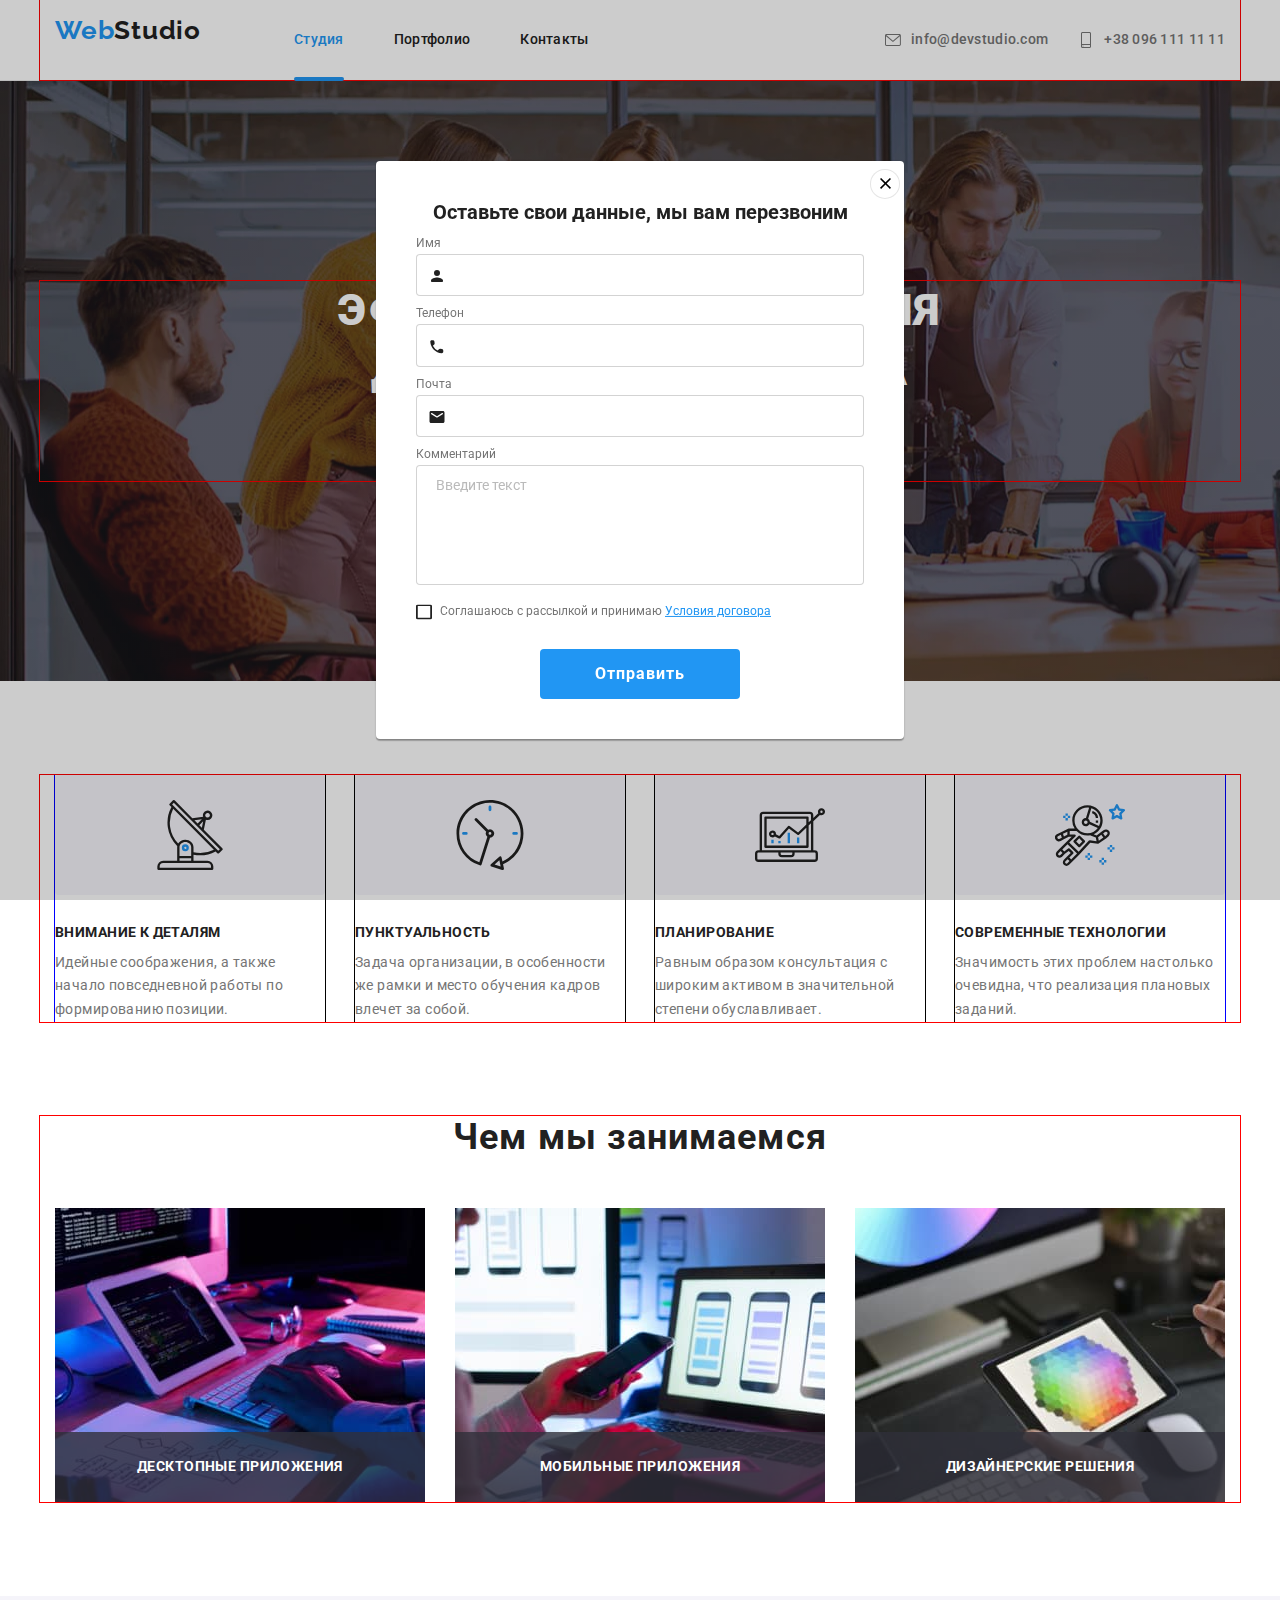
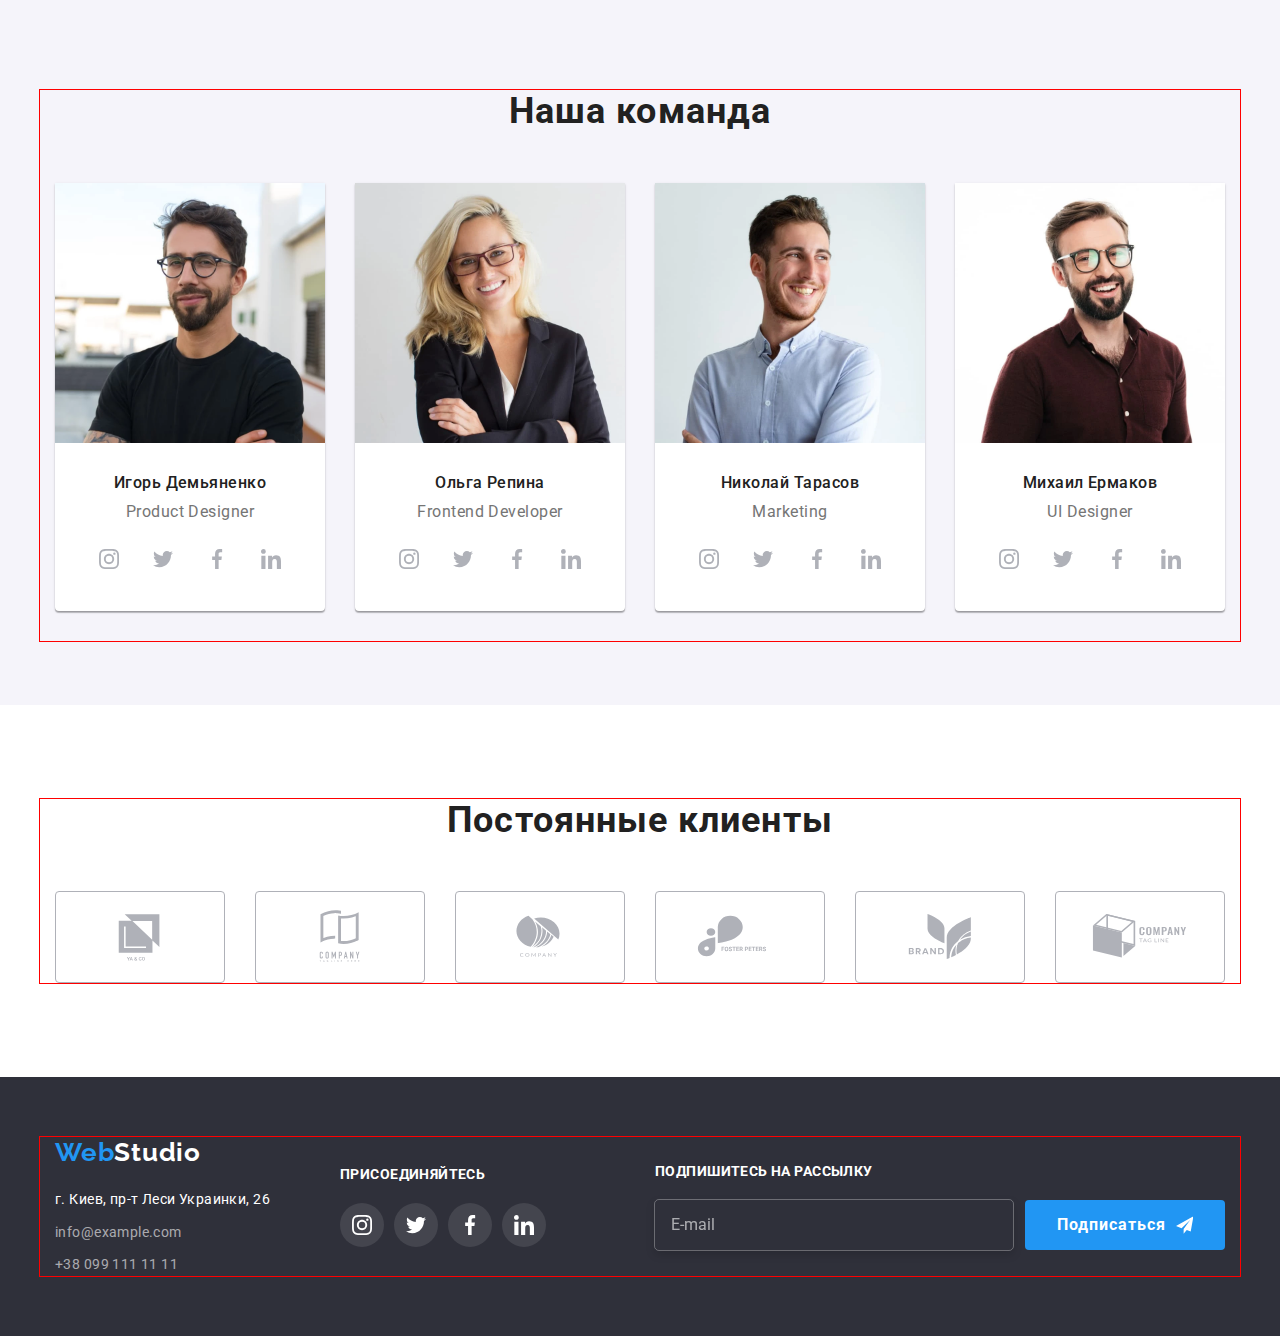
==== commit fccbfaf4: "Адаптация модального окна" ====
--- a/index.html
+++ b/index.html
@@ -67,7 +67,7 @@
         <section class="hero">
             <div class="container">
                 <h1 class="hero__title"> Эффективные решения для вашего бизнеса</h1>
-                <button class="button" type="button" data-modal-open>Заказать услугу</button>
+                <button class="button hero__button" type="button" data-modal-open>Заказать услугу</button>
             </div>
         </section>
 
@@ -560,11 +560,11 @@
     </footer>
 
     <!-- модальное окно -->
-    <!-- <div class="hero-backdrop is-hidden" data-modal>
+    <div class="hero-backdrop is-open" data-modal>
         <div class="hero-modal">
             <button class="button-close" data-modal-close>
                 <svg class="button-close__icon" width="18px" height="18px">
-                    <use href="./images/icons.svg#icon-close"></use>
+                    <use href="./images/icons/icons.svg#icon-close"></use>
                 </svg>
             </button>
             <form class="order-form js-speaker-form">
@@ -575,7 +575,7 @@
                         <input class="order-form__input" type="text"  name="username" id="name" autocomplete="off">
                         <span class="order-form__thumb">
                             <svg class="order-form__icon" width="18px" height="18px">
-                                <use href="./images/icons.svg#name-icon"></use>
+                                <use href="./images/icons/icons.svg#name-icon"></use>
                             </svg>
                         </span>
                     </div>
@@ -585,7 +585,7 @@
                         <input  class="order-form__input" type="tel" name="tel" id="tel">
                         <span class="order-form__thumb">
                             <svg class="order-form__icon" width="18px" height="18px">
-                                <use href="./images/icons.svg#tel-icon"></use>
+                                <use href="./images/icons/icons.svg#tel-icon"></use>
                             </svg>
                         </span>
                     </div>
@@ -595,7 +595,7 @@
                         <input class="order-form__input" type="email"  name="email" id="email">
                         <span class="order-form__thumb">
                             <svg class="order-form__icon" width="18px" height="18px">
-                                <use href="./images/icons.svg#email-icon"></use>
+                                <use href="./images/icons/icons.svg#email-icon"></use>
                             </svg>
                         </span>
                     </div>
@@ -611,10 +611,10 @@
                         <input class="agreement-form__checkbox visually-hidden"type="checkbox" >
                     <span class="checkbox">
                         <svg class="checkbox__icon" width="16px" height="15px">
-                            <use href="./images/icons.svg#checkbox"/>
+                            <use href="./images/icons/icons.svg#checkbox"/>
                         </svg>
                         <svg class="checkbox__icon checkbox__icon--active" width="16px" height="15px">
-                            <use href="./images/icons.svg#checkbox-active"/>
+                            <use href="./images/icons/icons.svg#checkbox-active"/>
                         </svg>
                     </span>Соглашаюсь с рассылкой и принимаю <a class="agreement-form__link" href="">Условия
                             договора</a></label>
@@ -622,19 +622,19 @@
                 <button class="button agreement-form__button" type="submit">Отправить</button>
             </form>
         </div>
-    </div> -->
+    </div>
     <!-- Мобильное меню -->
     <div class="mobile-menu" data-menu>
         <nav class="mobile-nav">
             <ul class="mobile-nav__list list">
                 <li class="mobile-nav__item">
-                    <a href="" class="mobile-nav__link link">Студия</a>
+                    <a href="./index.html" class="mobile-nav__link link mobile-nav__link--current">Студия</a>
                 </li>
                 <li class="mobile-nav__item">
-                    <a href="" class="mobile-nav__link link">Портфолио</a>
+                    <a href="./portfolio.html" class="mobile-nav__link link">Портфолио</a>
                 </li>
                 <li class="mobile-nav__item">
-                    <a href="" class="mobile-nav__link link">Контакты</a>
+                    <a href="./contacts.html" class="mobile-nav__link link">Контакты</a>
                 </li>
             </ul>
         </nav>
--- a/css/main.min.css
+++ b/css/main.min.css
@@ -1,5 +1,5 @@
 :root{--primary-font: roboto, sans-serif;--secondary-font: Raleway, sans-serif;--text-color: #757575;--title-color: #212121;--white-color: #ffffff;--white-transparency-06: rgba(255, 255, 255, 0.6);--modal-placeholder-color: rgba(117, 117, 117, 0.5);--footer-placeholder-color: rgba(255, 255, 255, 0.6);--accent-color: #2196f3;--hover-color: #188ce8;--primary-bkgrnd: #ffffff;--secondary-bkgrnd: #f5f4fa;--button-bkgrnd: #f5f4fa;--hero-bkgrnd: #c4c4c4;--icon-bkgrnd: #f5f4fa;--footer-icon-bkgrnd: rgba(255, 255, 255, 0.1);--card-overlay: rgba(33, 150, 243, 0.9);--footer-background-color: rgba(47, 48, 58, 1);--header-border: #ececec;--portfolio-card-border: #eeeeee;--clients-border: #afb1b8;--timing-function: cubic-bezier(0.4, 0, 0.2, 1);--filter-button-shadow: 0px 3px 1px rgba(0, 0, 0, 0.1),
         0px 1px 2px rgba(0, 0, 0, 0.08), 0px 2px 2px rgba(0, 0, 0, 0.12);--team-card-shadow: 0px 1px 3px rgba(0, 0, 0, 0.12),
         0px 1px 1px rgba(0, 0, 0, 0.14), 0px 2px 1px rgba(0, 0, 0, 0.2);--portfolio-card-shadow: 0px 1px 1px rgba(0, 0, 0, 0.12),
-        0px 4px 4px rgba(0, 0, 0, 0.06), 1px 4px 6px rgba(0, 0, 0, 0.16);--icon-color: #afb1b8;--order-form__icon-color: rgba(33, 33, 33, 1);--checkbox-color: rgba(33, 33, 33, 1);--Hero-overlay: rgba(47, 48, 58, 0.4);--cards-gap: 30px}body{background-color:var(--primary-bkgrnd);color:var(--text-color);font-family:var(--primary-font)}.list{list-style:none;margin:0;padding:0}.container{max-width:480px;margin:0 auto;padding:0 15px;outline:1px solid red}@media screen and (min-width: 768px){.container{max-width:768px}}@media screen and (min-width: 1200px){.container{max-width:1200px}}.title{margin:0;color:var(--title-color);font-weight:700;font-size:36px;line-height:1.17;text-align:center;letter-spacing:0.03em}img{display:block;max-width:100%}.visually-hidden{position:absolute;width:1px;height:1px;margin:-1px;border:0;padding:0;white-space:nowrap;-webkit-clip-path:inset(100%);clip-path:inset(100%);clip:rect(0 0 0 0);overflow:hidden}.button{border:none;display:inline-block;min-width:200px;border-radius:4px;padding:10px 32px;background-color:var(--accent-color);color:var(--white-color);-webkit-transition:background-color 250ms var(--timing-function);transition:background-color 250ms var(--timing-function);font-family:var(--primary-font);font-weight:700;font-size:16px;line-height:1.87;cursor:pointer;-webkit-box-align:center;-ms-flex-align:center;align-items:center;text-align:center;letter-spacing:0.06em}.button:hover,.button:focus{background-color:var(--hover-color)}.subscription__button{display:-webkit-box;display:-ms-flexbox;display:flex;-webkit-box-align:center;-ms-flex-align:center;align-items:center;-webkit-box-pack:center;-ms-flex-pack:center;justify-content:center}.button__icon{margin-left:10px}.button-close{position:absolute;display:-webkit-inline-box;display:-ms-inline-flexbox;display:inline-flex;top:8px;right:4px;border-radius:50%;width:30px;height:30px;padding:0;border:1px solid rgba(0,0,0,0.1);background-color:var(--white-color);color:#000;-webkit-box-pack:center;-ms-flex-pack:center;justify-content:center;-webkit-box-align:center;-ms-flex-align:center;align-items:center;-webkit-transition:background-color 250ms var(--timing-function);transition:background-color 250ms var(--timing-function)}.button-close:hover,.button-close:focus{color:var(--accent-color)}.button-close .button-close__icon{width:18px;height:18px;fill:currentColor;-webkit-transition:color 250ms var(--timing-function);transition:color 250ms var(--timing-function)}.button-set{display:-webkit-box;display:-ms-flexbox;display:flex;-webkit-box-pack:center;-ms-flex-pack:center;justify-content:center;margin-bottom:50px}.button-set__item:not(:first-child){margin-left:8px}.button-filter{border-radius:4px;border:none;padding:6px 22px;min-width:73px;color:var(--title-color);background-color:var(--button-bkgrnd);font-family:var(--primary-font);font-weight:500;font-size:16px;line-height:1.62;cursor:pointer;text-align:center;letter-spacing:0.03em;-webkit-transition:background-color 250ms var(--timing-function),color 250ms var(--timing-function),-webkit-box-shadow 250ms var(--timing-function);transition:background-color 250ms var(--timing-function),color 250ms var(--timing-function),-webkit-box-shadow 250ms var(--timing-function);transition:background-color 250ms var(--timing-function),color 250ms var(--timing-function),box-shadow 250ms var(--timing-function);transition:background-color 250ms var(--timing-function),color 250ms var(--timing-function),box-shadow 250ms var(--timing-function),-webkit-box-shadow 250ms var(--timing-function)}.button-filter:hover,.button-filter:focus{color:var(--white-color);background-color:var(--accent-color);-webkit-box-shadow:var(--filter-button-shadow);box-shadow:var(--filter-button-shadow)}.mobile-menu__button{position:relative;display:block;z-index:100;width:40px;height:40px;margin:0;padding:0;background-color:transparent;border:transparent;margin-left:auto;-webkit-transition:color 250ms var(--timing-function);transition:color 250ms var(--timing-function)}.mobile-menu__button:hover{color:var(--accent-color)}@media screen and (min-width: 768px){.mobile-menu__button{display:none}}.mobile-menu__button.is-active .mobile-menu__open{opacity:0}.mobile-menu__button.is-active .mobile-menu__close{opacity:1}.order-form__title{display:block;color:var(--title-color);margin-bottom:20px;text-align:center;Font-style:Bold;Font-size:20px;Line-height:1.15;Letter-spacing:3%}.order-form__label{color:var(--text-color);text-align:left;margin-bottom:4px;font-size:12px;line-height:1.17}.inputarea{width:448px;margin:0;margin-left:auto;margin-right:auto;padding:0;list-style:none;display:-webkit-box;display:-ms-flexbox;display:flex;-webkit-box-orient:vertical;-webkit-box-direction:normal;-ms-flex-direction:column;flex-direction:column}.order-form__item{position:relative;display:-webkit-box;display:-ms-flexbox;display:flex;-webkit-box-orient:vertical;-webkit-box-direction:normal;-ms-flex-direction:column;flex-direction:column}.order-form__item:not(:last-child){margin-bottom:10px}.order-form__item:last-child{margin-bottom:20px}.order-form__input{border:1px solid rgba(33,33,33,0.2);border-radius:4px;padding:11px 12px;padding-left:42px;-webkit-transition:border 250ms var(--timing-function);transition:border 250ms var(--timing-function)}.order-form__input:focus{border:1px solid #2196f3;-webkit-box-sizing:border-box;box-sizing:border-box;border-radius:4px;outline:transparent}.order-form__input:focus ~ .order-form__thumb{color:var(--accent-color)}.order-form__icon{position:absolute;bottom:11px;left:12px;fill:currentColor}.order-form__thumb{color:var(--order-form__icon-color);-webkit-transition:color 250ms var(--timing-function);transition:color 250ms var(--timing-function)}.order-form__textarea{padding:12px 16px;border:1px solid rgba(33,33,33,0.2);border-radius:4px;height:138px;resize:none;-webkit-transition:border 250ms var(--timing-function);transition:border 250ms var(--timing-function)}.order-form__textarea::-webkit-input-placeholder{font-size:14px;line-height:1.14;color:var(--modal-placeholder-color)}.order-form__textarea:-ms-input-placeholder{font-size:14px;line-height:1.14;color:var(--modal-placeholder-color)}.order-form__textarea::-ms-input-placeholder{font-size:14px;line-height:1.14;color:var(--modal-placeholder-color)}.order-form__textarea::placeholder{font-size:14px;line-height:1.14;color:var(--modal-placeholder-color)}.order-form__textarea:focus{border:1px solid #2196f3;-webkit-box-sizing:border-box;box-sizing:border-box;border-radius:4px;outline:transparent}.agreement-form{position:relative;display:-webkit-box;display:-ms-flexbox;display:flex;-webkit-box-align:center;-ms-flex-align:center;align-items:center;-webkit-box-pack:center;-ms-flex-pack:center;justify-content:center;margin-bottom:30px}.agreement-form__button{display:block;margin-left:auto;margin-right:auto}.agreement-form__label{font-size:14px;line-height:1.71}.agreement-form__link{color:var(--accent-color)}.checkbox{width:16px;height:15px}.checkbox__icon{position:absolute;top:50%;left:13px;-webkit-transform:translate(0, -50%);transform:translate(0, -50%);fill:var(--checkbox-color);-webkit-transition:background-color 250ms var(--timing-function);transition:background-color 250ms var(--timing-function)}.agreement-form__checkbox:checked ~ .checkbox .checkbox__icon{background-color:var(--accent-color);border-radius:1px;fill:var(--white-color)}.checkbox__icon--active{fill:transparent;-webkit-transition:fill 250ms var(--timing-function);transition:fill 250ms var(--timing-function)}.mobile-menu{position:absolute;left:0;top:0;background-color:var(--white-color);width:100%;padding:48px 40px;-webkit-transition:-webkit-transform 750ms var(--timing-function);transition:-webkit-transform 750ms var(--timing-function);transition:transform 750ms var(--timing-function);transition:transform 750ms var(--timing-function), -webkit-transform 750ms var(--timing-function);pointer-events:none;visibility:hidden;-webkit-transform:translateY(100%) scale(50%);transform:translateY(100%) scale(50%)}.mobile-menu.is-open{-webkit-transform:translateY(0);transform:translateY(0);visibility:visible;pointer-events:initial;scale:100%}.mobile-nav{margin-bottom:302px}.mobile-nav__item:not(:last-child){margin-bottom:32px}.mobile-nav__link{color:var(--title-color);text-decoration:none;font-family:Roboto;font-weight:500;font-size:40px;line-height:1.18;letter-spacing:0.02;-webkit-transition:color 250ms var(--timing-function);transition:color 250ms var(--timing-function)}.mobile-nav__link:hover{color:var(--accent-color)}.mobile-contacts{margin-bottom:64px}.mobile-contacts__tel{display:block;color:var(--accent-color);text-decoration:none;font-family:'Roboto';font-weight:500;font-size:34px;line-height:1.18;letter-spacing:0.02em;-webkit-transition:color 250ms var(--timing-function);transition:color 250ms var(--timing-function)}@media screen and (max-width: 479px){.mobile-contacts__tel{font-size:26px}}.mobile-contacts__tel:hover{color:var(--hover-color)}.mobile-contacts__mail{display:block;color:var(--text-color);text-decoration:none;font-family:'Roboto';font-weight:500;font-size:24px;line-height:1.17;letter-spacing:0.02em;-webkit-transition:color 250ms var(--timing-function);transition:color 250ms var(--timing-function)}.mobile-contacts__mail:hover{color:var(--accent-color)}.mobile-contacts__item:not(:last-child){margin-bottom:32px}.mobile-socials__link{display:block;font-family:'Roboto';font-weight:500;font-size:18px;line-height:1.22;letter-spacing:0.02em;text-decoration:none;color:var(--accent-color)}.mobile-socials__link:hover{color:var(--hover-color)}.mobile-socials__list{display:-webkit-box;display:-ms-flexbox;display:flex;-ms-flex-wrap:wrap;flex-wrap:wrap}.mobile-socials__item{padding:0 10px}.mobile-socials__item:not(:last-child){border-right:1px solid rgba(33,33,33,0.2)}.mobile-menu__icon{fill:currentColor}.mobile-menu__open{opacity:1}.mobile-menu__close{opacity:0}.contacts{display:none;margin-left:auto;-webkit-box-align:center;-ms-flex-align:center;align-items:center}@media screen and (min-width: 768px){.contacts{display:block}}@media screen and (min-width: 1200px){.contacts{display:-webkit-box;display:-ms-flexbox;display:flex}}.contacts__item{margin:0;display:-webkit-box;display:-ms-flexbox;display:flex}@media screen and (min-width: 768px) and (max-width: 1199px){.contacts__item:not(:last-child){margin-bottom:10px}}@media screen and (min-width: 1200px){.contacts__item:last-child{margin-left:30px}}.contacts__link{display:-webkit-inline-box;display:-ms-inline-flexbox;display:inline-flex;-webkit-box-align:center;-ms-flex-align:center;align-items:center;color:var(--text-color);-webkit-transition:color 250ms var(--timing-function);transition:color 250ms var(--timing-function);text-decoration:none;font-weight:500;font-size:14px;line-height:1.14;letter-spacing:0.02em}.contacts__link:hover,.contacts__link:focus{color:var(--accent-color)}.contacts__icon{width:16px;height:16px;margin-right:10px;fill:currentColor}.page-header{border-bottom:1px solid var(--header-border)}.flex-container{display:-webkit-box;display:-ms-flexbox;display:flex;-webkit-box-align:center;-ms-flex-align:center;align-items:center;height:60px}@media screen and (min-width: 768px){.flex-container{height:80px}}.logo{display:block;margin-bottom:20px;text-decoration:none;font-family:var(--secondary-font);font-weight:700;font-size:24px;line-height:1.16;letter-spacing:0.03em}@media screen and (min-width: 1200px){.logo{font-size:26px;line-height:1.19}}.logo--light-theme{color:var(--title-color)}.logo--dark-theme{margin-right:0;margin-bottom:20px;color:var(--white-color);text-align:center}@media screen and (min-width: 1200px){.logo--dark-theme{text-align:left}}.logo__accent{color:var(--accent-color)}.nav{display:-webkit-box;display:-ms-flexbox;display:flex;-webkit-box-align:center;-ms-flex-align:center;align-items:center}.nav__list{display:none}@media screen and (min-width: 768px){.nav__list{display:-webkit-box;display:-ms-flexbox;display:flex;margin-left:88px}}@media screen and (min-width: 1200px){.nav__list{display:-webkit-box;display:-ms-flexbox;display:flex;margin-left:93px}}.nav__item{position:relative}.nav__item:not(:last-child){margin-right:50px}.nav__link{display:block;padding-top:32px;padding-bottom:32px;color:var(--title-color);text-decoration:none;font-weight:500;font-size:14px;line-height:1.14;letter-spacing:0.02em;-webkit-transition:color 250ms var(--timing-function);transition:color 250ms var(--timing-function)}.nav__link:hover,.nav__link:focus{color:var(--accent-color)}.nav__link--current{color:var(--accent-color)}.nav__link--current::after{content:'';display:block;position:absolute;bottom:-1px;width:100%;height:4px;border-radius:2px;background-color:var(--accent-color)}.hero{padding-top:118px;padding-bottom:118px;text-align:center;color:var(--white-color);max-width:480px;margin-left:auto;margin-right:auto;background-color:var(--hero-bkgrnd);background-image:-webkit-gradient(linear, left top, left bottom, from(var(--Hero-overlay)), to(var(--Hero-overlay))),url(/images/hero/hero-bg_sm.png);background-image:linear-gradient(var(--Hero-overlay), var(--Hero-overlay)),url(/images/hero/hero-bg_sm.png);background-image:-webkit-gradient(linear, left top, left bottom, from(var(--Hero-overlay)), to(var(--Hero-overlay))),-webkit-image-set(url(/images/hero/hero-bg_sm.webp) 1x);background-image:linear-gradient(var(--Hero-overlay), var(--Hero-overlay)),-webkit-image-set(url(/images/hero/hero-bg_sm.webp) 1x)}@media screen and (min-device-pixel-ratio: 2), screen and (-moz-min-device-pixel-ratio: 2), screen and (-webkit-min-device-pixel-ratio: 2), screen and (min-resolution: 192dpi), screen and (min-resolution: 2dppx){.hero{background-image:-webkit-gradient(linear, left top, left bottom, from(var(--Hero-overlay)), to(var(--Hero-overlay))),url(/images/hero/hero-bg_sm@2x.png);background-image:linear-gradient(var(--Hero-overlay), var(--Hero-overlay)),url(/images/hero/hero-bg_sm@2x.png);background-image:-webkit-gradient(linear, left top, left bottom, from(var(--Hero-overlay)), to(var(--Hero-overlay))),-webkit-image-set(url(/images/hero/hero-bg_sm@2x.webp) 2x);background-image:linear-gradient(var(--Hero-overlay), var(--Hero-overlay)),-webkit-image-set(url(/images/hero/hero-bg_sm@2x.webp) 2x)}}@media screen and (min-width: 768px){.hero{background-image:-webkit-gradient(linear, left top, left bottom, from(var(--Hero-overlay)), to(var(--Hero-overlay))),url(/images/hero/hero-bg_md.png);background-image:linear-gradient(var(--Hero-overlay), var(--Hero-overlay)),url(/images/hero/hero-bg_md.png);background-image:-webkit-gradient(linear, left top, left bottom, from(var(--Hero-overlay)), to(var(--Hero-overlay))),-webkit-image-set(url(/images/hero/hero-bg_md.webp) 1x);background-image:linear-gradient(var(--Hero-overlay), var(--Hero-overlay)),-webkit-image-set(url(/images/hero/hero-bg_md.webp) 1x);max-width:768px;margin-bottom:60px}}@media screen and (min-width: 768px) and (min-device-pixel-ratio: 2), screen and (min-width: 768px) and (-moz-min-device-pixel-ratio: 2), screen and (min-width: 768px) and (-webkit-min-device-pixel-ratio: 2), screen and (min-width: 768px) and (min-resolution: 192dpi), screen and (min-width: 768px) and (min-resolution: 2dppx){.hero{background-image:-webkit-gradient(linear, left top, left bottom, from(var(--Hero-overlay)), to(var(--Hero-overlay))),url(/images/hero/hero-bg_md@2x.png);background-image:linear-gradient(var(--Hero-overlay), var(--Hero-overlay)),url(/images/hero/hero-bg_md@2x.png);background-image:-webkit-gradient(linear, left top, left bottom, from(var(--Hero-overlay)), to(var(--Hero-overlay))),-webkit-image-set(url(/images/hero/hero-bg_md@2x.webp) 2x);background-image:linear-gradient(var(--Hero-overlay), var(--Hero-overlay)),-webkit-image-set(url(/images/hero/hero-bg_md@2x.webp) 2x)}}@media screen and (min-width: 1200px){.hero{background-image:-webkit-gradient(linear, left top, left bottom, from(var(--Hero-overlay)), to(var(--Hero-overlay))),url(/images/hero/hero-bg_lg.png);background-image:linear-gradient(var(--Hero-overlay), var(--Hero-overlay)),url(/images/hero/hero-bg_lg.png);background-image:-webkit-gradient(linear, left top, left bottom, from(var(--Hero-overlay)), to(var(--Hero-overlay))),-webkit-image-set(url(/images/hero/hero-bg_lg.webp) 1x);background-image:linear-gradient(var(--Hero-overlay), var(--Hero-overlay)),-webkit-image-set(url(/images/hero/hero-bg_lg.webp) 1x);max-width:1600px;padding-top:200px;padding-bottom:200px;margin-bottom:0}}@media screen and (min-width: 1200px) and (min-device-pixel-ratio: 2), screen and (min-width: 1200px) and (-moz-min-device-pixel-ratio: 2), screen and (min-width: 1200px) and (-webkit-min-device-pixel-ratio: 2), screen and (min-width: 1200px) and (min-resolution: 192dpi), screen and (min-width: 1200px) and (min-resolution: 2dppx){.hero{background-image:-webkit-gradient(linear, left top, left bottom, from(var(--Hero-overlay)), to(var(--Hero-overlay))),url(/images/hero/hero-bg_lg@2x.png);background-image:linear-gradient(var(--Hero-overlay), var(--Hero-overlay)),url(/images/hero/hero-bg_lg@2x.png);background-image:-webkit-gradient(linear, left top, left bottom, from(var(--Hero-overlay)), to(var(--Hero-overlay))),-webkit-image-set(url(/images/hero/hero-bg_lg@2x.webp) 2x);background-image:linear-gradient(var(--Hero-overlay), var(--Hero-overlay)),-webkit-image-set(url(/images/hero/hero-bg_lg@2x.webp) 2x)}}.hero__title{max-width:360px;margin-top:0;margin-bottom:30px;margin-right:auto;margin-left:auto;font-weight:900;font-size:26px;line-height:1.62;letter-spacing:0.06em;text-transform:uppercase;text-align:center}@media screen and (min-width: 1200px){.hero__title{max-width:696px;font-size:44px;line-height:1.36;padding:0}}.button{border:none;display:inline-block;min-width:200px;border-radius:4px;padding:10px 32px;background-color:var(--accent-color);color:var(--white-color);-webkit-transition:background-color 250ms var(--timing-function);transition:background-color 250ms var(--timing-function);font-family:var(--primary-font);font-weight:700;font-size:16px;line-height:1.87;cursor:pointer;-webkit-box-align:center;-ms-flex-align:center;align-items:center;text-align:center;letter-spacing:0.06em}.button:hover,.button:focus{background-color:var(--hover-color)}.subscription__button{display:-webkit-box;display:-ms-flexbox;display:flex;-webkit-box-align:center;-ms-flex-align:center;align-items:center;-webkit-box-pack:center;-ms-flex-pack:center;justify-content:center}.button__icon{margin-left:10px}.hero-backdrop{position:fixed;left:0;top:0;width:100%;height:100%;background-color:rgba(0,0,0,0.2);opacity:1;-webkit-transition:opacity 250ms var(--timing-function);transition:opacity 250ms var(--timing-function)}.hero-backdrop.is-hidden{opacity:0;pointer-events:none}.hero-backdrop.is-hidden .hero-modal{-webkit-transform:translate(-50%, -50%) scale(0.5);transform:translate(-50%, -50%) scale(0.5)}.hero-modal{position:absolute;z-index:100;width:528px;padding-top:40px;padding-bottom:40px;padding-left:41px;padding-right:39px;top:50%;left:50%;-webkit-transform:translate(-50%, -50%) scale(1);transform:translate(-50%, -50%) scale(1);background-color:var(--white-color);border-radius:4px;-webkit-transition:-webkit-transform 250ms var(--timing-function);transition:-webkit-transform 250ms var(--timing-function);transition:transform 250ms var(--timing-function);transition:transform 250ms var(--timing-function), -webkit-transform 250ms var(--timing-function);-webkit-box-shadow:0px 1px 3px rgba(0,0,0,0.12),0px 1px 1px rgba(0,0,0,0.14),0px 2px 1px rgba(0,0,0,0.2);box-shadow:0px 1px 3px rgba(0,0,0,0.12),0px 1px 1px rgba(0,0,0,0.14),0px 2px 1px rgba(0,0,0,0.2)}.features{padding-top:60px;padding-bottom:60px}@media screen and (min-width: 1200px){.features{padding-top:94px;padding-bottom:94px}}.features__list{outline:1px solid blue}@media screen and (min-width: 768px){.features__list{display:-webkit-box;display:-ms-flexbox;display:flex;-ms-flex-wrap:wrap;flex-wrap:wrap;margin-right:-30px;margin-bottom:-30px}}@media screen and (min-width: 1200px){.features__list{-ms-flex-wrap:nowrap;flex-wrap:nowrap;margin:0}}.features__icon{width:70px;height:70px}.features__thumb{display:-webkit-box;display:-ms-flexbox;display:flex;-webkit-box-pack:center;-ms-flex-pack:center;justify-content:center;-webkit-box-align:center;-ms-flex-align:center;align-items:center;height:120px;margin-bottom:30px;background-color:var(--icon-bkgrnd);border-radius:4px}.features__text{margin:0;color:var(--text-color);font-size:14px;line-height:1.71;letter-spacing:0.03em}.features__title{margin:0 0 10px;color:var(--title-color);text-align:center;font-weight:700;font-size:14px;line-height:1.14;letter-spacing:0.03em;text-transform:uppercase}@media screen and (min-width: 1200px){.features__title{text-align:left}}.features__item{outline:1px solid black}.features__item:not(:last-child){margin-bottom:30px}@media screen and (min-width: 768px){.features__item{margin-right:30px;margin-bottom:30px;-ms-flex-preferred-size:calc(100%/2 - 30px);flex-basis:calc(100%/2 - 30px)}}@media screen and (min-width: 1200px){.features__item{margin:0}.features__item:not(:last-child){margin-bottom:0;margin-right:30px}}.jobs{display:none;padding-bottom:94px}@media screen and (min-width: 1200px){.jobs{display:block}}.jobs__title{margin-bottom:50px}.jobs__list{display:-webkit-box;display:-ms-flexbox;display:flex}.jobs__thumb{position:relative;z-index:-100}.jobs__item:not(:first-child){margin-left:30px}.jobs__text-area{position:absolute;display:-webkit-inline-box;display:-ms-inline-flexbox;display:inline-flex;left:0;bottom:0;width:100%;min-height:70px;-webkit-box-align:center;-ms-flex-align:center;align-items:center;-webkit-box-pack:center;-ms-flex-pack:center;justify-content:center;background-color:rgba(47,48,58,0.8)}.jobs__text{display:inline-block;color:var(--white-color);font-weight:700;font-size:14px;line-height:1.14;letter-spacing:0.03em;text-transform:uppercase}.team{padding-top:60px;padding-bottom:60px;background-color:var(--secondary-bkgrnd)}@media screen and (min-width: 1200px){.team{padding-top:94px;padding-bottom:94px}}.team__title{margin-bottom:30px;font-size:28px;line-height:1.18}@media screen and (min-width: 1200px){.team__title{margin-bottom:50px;font-size:36px;line-height:1.17}}.team__list{margin-bottom:-30px}@media screen and (min-width: 768px){.team__list{display:-webkit-box;display:-ms-flexbox;display:flex;-ms-flex-wrap:wrap;flex-wrap:wrap;margin-bottom:calc(-1 * var(--cards-gap));margin-left:calc(-1 * var(--cards-gap))}}@media screen and (min-width: 1200px){.team__list{display:-webkit-box;display:-ms-flexbox;display:flex;-ms-flex-wrap:wrap;flex-wrap:wrap;margin-bottom:calc(-1 * var(--cards-gap));margin-left:calc(-1 * var(--cards-gap))}}.team__card{margin-bottom:30px;max-width:450px;background-color:var(--white-color);-webkit-box-shadow:var(--team-card-shadow);box-shadow:var(--team-card-shadow);border-radius:0px 0px 4px 4px}@media screen and (min-width: 768px){.team__card{-ms-flex-preferred-size:calc(100% / 2 - var(--cards-gap));flex-basis:calc(100% / 2 - var(--cards-gap));margin-bottom:var(--cards-gap);margin-left:var(--cards-gap)}}@media screen and (min-width: 1200px){.team__card{-ms-flex-preferred-size:calc(100% / 4 - var(--cards-gap));flex-basis:calc(100% / 4 - var(--cards-gap));margin-bottom:var(--cards-gap);margin-left:var(--cards-gap)}}.team__content{padding-top:30px;padding-bottom:30px;padding-left:32px;padding-right:32px}.team__name{text-align:center;margin:0 0 10px;color:var(--title-color);font-weight:500;font-size:16px;line-height:1.19;letter-spacing:0.03em}.team__prof{text-align:center;margin:0;margin-bottom:16px;font-size:16px;line-height:1.19;letter-spacing:0.03em}.socials{display:-webkit-box;display:-ms-flexbox;display:flex;-webkit-box-pack:center;-ms-flex-pack:center;justify-content:center}.socials__item:not(:first-child){margin-left:10px}.socials__icon{fill:currentColor;background-size:50px}.socials__link{display:-webkit-inline-box;display:-ms-inline-flexbox;display:inline-flex;-webkit-box-pack:center;-ms-flex-pack:center;justify-content:center;-webkit-box-align:center;-ms-flex-align:center;align-items:center;border-radius:50%;width:44px;height:44px;color:var(--icon-color);-webkit-transition:background-color 250ms var(--timing-function),color 250ms var(--timing-function);transition:background-color 250ms var(--timing-function),color 250ms var(--timing-function)}.socials__link:hover,.socials__link:focus{background-color:var(--accent-color);color:var(--white-color)}.socials__link--dark-theme{background-color:var(--footer-icon-bkgrnd);color:var(--white-color)}.clients{padding-top:60px;padding-bottom:60px}@media screen and (min-width: 1200px){.clients{padding-top:94px;padding-bottom:94px}}.clients__title{font-size:28px;line-height:1.18;margin-bottom:30px}@media screen and (min-width: 1200px){.clients__title{margin-bottom:50px;font-size:36px;line-height:1.17}}.clients__list{display:-webkit-box;display:-ms-flexbox;display:flex;-ms-flex-wrap:wrap;flex-wrap:wrap;margin-left:-30px;margin-bottom:-30px}@media screen and (min-width: 1200px){.clients__list{-ms-flex-wrap:nowrap;flex-wrap:nowrap;-webkit-box-pack:justify;-ms-flex-pack:justify;justify-content:space-between;margin-left:0;margin-bottom:0}}.clients__item{display:-webkit-box;display:-ms-flexbox;display:flex;-ms-flex-preferred-size:calc(100%/2 - 30px);flex-basis:calc(100%/2 - 30px);min-height:92px;-webkit-box-pack:center;-ms-flex-pack:center;justify-content:center;-webkit-box-align:center;-ms-flex-align:center;align-items:center;margin-left:30px;margin-bottom:30px}@media screen and (min-width: 768px){.clients__item{-ms-flex-preferred-size:calc(100%/3 - 30px);flex-basis:calc(100%/3 - 30px)}}@media screen and (min-width: 1200px){.clients__item{margin-left:0;margin-bottom:0}.clients__item:not(:last-child){margin-right:30px}}.clients__icon{fill:currentColor}.clients__link{display:-webkit-box;display:-ms-flexbox;display:flex;width:100%;height:100%;-webkit-box-pack:center;-ms-flex-pack:center;justify-content:center;-webkit-box-align:center;-ms-flex-align:center;align-items:center;border:1px solid var(--clients-border);color:var(--icon-color);border-radius:4px;-webkit-transition:color 250ms var(--timing-function),border 250ms var(--timing-function);transition:color 250ms var(--timing-function),border 250ms var(--timing-function)}.clients__link:hover,.clients__link:focus{border:1px solid var(--accent-color);color:var(--accent-color)}.works{padding-top:94px;padding-bottom:94px}.works__list{display:-webkit-box;display:-ms-flexbox;display:flex;-ms-flex-wrap:wrap;flex-wrap:wrap;margin-top:calc(-1 * var(--cards-gap));margin-left:calc(-1 * var(--cards-gap))}.works__item{-ms-flex-preferred-size:calc(100% / 3 - 30px);flex-basis:calc(100% / 3 - 30px);margin-left:var(--cards-gap);margin-top:var(--cards-gap)}.works__thumb{position:relative;overflow:hidden}.works__link{display:inline-block;text-decoration:none;margin:0;-webkit-transition:-webkit-box-shadow 250ms var(--timing-function);transition:-webkit-box-shadow 250ms var(--timing-function);transition:box-shadow 250ms var(--timing-function);transition:box-shadow 250ms var(--timing-function), -webkit-box-shadow 250ms var(--timing-function)}.works__link:hover,.works__link:focus{-webkit-box-shadow:var(--portfolio-card-shadow);box-shadow:var(--portfolio-card-shadow)}.works__link:hover .card-overlay,.works__link:focus .card-overlay{-webkit-transform:translate(0, 0);transform:translate(0, 0);opacity:1}.works__content{border:1px solid var(--portfolio-card-border);border-top:none;padding-top:20px;padding-bottom:20px;padding-left:24px;padding-right:24px}.works__title{margin:0 0 4px;color:var(--title-color);font-size:18px;line-height:2;letter-spacing:0.06em}.works__type{margin:0;color:var(--text-color);font-size:16px;line-height:1.87;letter-spacing:0.03em}.card-overlay{position:absolute;top:0;left:0;width:100%;height:100%;-webkit-transform:translate(0, 100%);transform:translate(0, 100%);padding:63px 24px;background-color:var(--card-overlay);opacity:0;-webkit-transition:opacity 750ms var(--timing-function),-webkit-transform 750ms var(--timing-function);transition:opacity 750ms var(--timing-function),-webkit-transform 750ms var(--timing-function);transition:transform 750ms var(--timing-function),opacity 750ms var(--timing-function);transition:transform 750ms var(--timing-function),opacity 750ms var(--timing-function),-webkit-transform 750ms var(--timing-function)}.card-overlay__text{color:var(--white-color);font-weight:400;font-size:18px;line-height:1.56;letter-spacing:0.03em;margin:0}.footer{padding-top:60px;padding-bottom:60px;background-color:var(--footer-background-color)}.footer__container{display:-webkit-box;display:-ms-flexbox;display:flex;-webkit-box-orient:vertical;-webkit-box-direction:normal;-ms-flex-direction:column;flex-direction:column;-webkit-box-align:center;-ms-flex-align:center;align-items:center}@media screen and (min-width: 768px){.footer__container{padding-left:76px;padding-right:89px}}@media screen and (min-width: 1200px){.footer__container{-webkit-box-orient:horizontal;-webkit-box-direction:normal;-ms-flex-direction:row;flex-direction:row;padding-left:15px;padding-right:15px}}@media screen and (min-width: 768px){.footer__thumb{width:100%;display:-webkit-box;display:-ms-flexbox;display:flex;-webkit-box-pack:justify;-ms-flex-pack:justify;justify-content:space-between;-webkit-box-align:center;-ms-flex-align:center;align-items:center}}@media screen and (min-width: 1200px){.footer__thumb{-webkit-box-pack:start;-ms-flex-pack:start;justify-content:start}}.address{color:var(--white-color);font-size:14px;line-height:1.71;letter-spacing:0.03em;font-style:normal}.adress-thumb{margin-bottom:60px}@media screen and (min-width: 1200px){.adress-thumb{width:auto;margin:0;margin-right:70px}}.adress__link{color:var(--white-transparency-06);text-decoration:none;font-style:normal;font-size:14px;line-height:1.71;letter-spacing:0.03em;-webkit-transition:color 250ms var(--timing-function);transition:color 250ms var(--timing-function)}.adress__link:hover,.adress__link:focus{color:var(--accent-color)}.adress__text{display:block;margin-bottom:8px;text-align:center}@media screen and (min-width: 1200px){.adress__text{text-align:left;margin-bottom:9px}}.adress__item{text-align:center}.adress__item:not(:last-child){margin-bottom:8px}@media screen and (min-width: 1200px){.adress__item{text-align:left}}.join-form{margin-bottom:60px}@media screen and (min-width: 1200px){.join-form{margin:0}}.join-form__title{display:block;margin-top:0;margin-bottom:20px;text-align:center;color:var(--white-color);font-weight:700;font-size:14px;line-height:1.14;letter-spacing:0.03em;text-transform:uppercase}@media screen and (min-width: 1200px){.join-form__title{text-align:left}}.subscription{width:100%;margin:0}@media screen and (min-width: 1200px){.subscription{width:auto;margin-left:auto}}.subscription__title{display:block;margin-top:0;margin-bottom:20px;text-align:center;color:var(--white-color);font-weight:700;font-size:14px;line-height:1.14;letter-spacing:0.03em;text-transform:uppercase}@media screen and (min-width: 1200px){.subscription__title{text-align:left}}.subscription__form{display:-webkit-box;display:-ms-flexbox;display:flex;-webkit-box-orient:vertical;-webkit-box-direction:normal;-ms-flex-direction:column;flex-direction:column;-webkit-box-align:center;-ms-flex-align:center;align-items:center;position:relative;color:var(--white-color)}@media screen and (min-width: 1200px){.subscription__form{-webkit-box-orient:horizontal;-webkit-box-direction:normal;-ms-flex-direction:row;flex-direction:row}}.subscription__input{display:block;width:100%;max-width:450px;height:50px;margin-bottom:20px;padding:15px 16px;color:var(--white-color);background-color:var(--footer-background-color);outline:1px solid rgba(255,255,255,0.3);border:none;-webkit-box-sizing:border-box;box-sizing:border-box;-webkit-filter:drop-shadow(0px 4px 4px rgba(0,0,0,0.15));filter:drop-shadow(0px 4px 4px rgba(0,0,0,0.15));border-radius:4px;-webkit-transition:outline 750ms var(--timing-function);transition:outline 750ms var(--timing-function)}.subscription__input:focus{outline:1px solid var(--white-color)}.subscription__input::-webkit-input-placeholder{color:var(--footer-placeholder-color);font-family:var(--primary-font);font-style:normal;font-weight:400;font-size:16px;line-height:1.25}.subscription__input:-ms-input-placeholder{color:var(--footer-placeholder-color);font-family:var(--primary-font);font-style:normal;font-weight:400;font-size:16px;line-height:1.25}.subscription__input::-ms-input-placeholder{color:var(--footer-placeholder-color);font-family:var(--primary-font);font-style:normal;font-weight:400;font-size:16px;line-height:1.25}.subscription__input::placeholder{color:var(--footer-placeholder-color);font-family:var(--primary-font);font-style:normal;font-weight:400;font-size:16px;line-height:1.25}@media screen and (min-width: 1200px){.subscription__input{margin:0;margin-right:12px;width:358px}}.subscription__button{width:200px;height:50px}
+        0px 4px 4px rgba(0, 0, 0, 0.06), 1px 4px 6px rgba(0, 0, 0, 0.16);--icon-color: #afb1b8;--order-form__icon-color: rgba(33, 33, 33, 1);--checkbox-color: rgba(33, 33, 33, 1);--Hero-overlay: rgba(47, 48, 58, 0.4);--cards-gap: 30px}body{background-color:var(--primary-bkgrnd);color:var(--text-color);font-family:var(--primary-font)}.list{list-style:none;margin:0;padding:0}.container{max-width:480px;margin:0 auto;padding:0 15px;outline:1px solid red}@media screen and (min-width: 768px){.container{max-width:768px}}@media screen and (min-width: 1200px){.container{max-width:1200px}}.title{margin:0;color:var(--title-color);font-weight:700;font-size:36px;line-height:1.17;text-align:center;letter-spacing:0.03em}img{display:block;max-width:100%}.visually-hidden{position:absolute;width:1px;height:1px;margin:-1px;border:0;padding:0;white-space:nowrap;-webkit-clip-path:inset(100%);clip-path:inset(100%);clip:rect(0 0 0 0);overflow:hidden}.button{border:none;display:block;min-width:200px;border-radius:4px;padding:10px 32px;background-color:var(--accent-color);color:var(--white-color);-webkit-transition:background-color 250ms var(--timing-function);transition:background-color 250ms var(--timing-function);font-family:var(--primary-font);font-weight:700;font-size:16px;line-height:1.87;cursor:pointer;-webkit-box-align:center;-ms-flex-align:center;align-items:center;text-align:center;letter-spacing:0.06em}.button:hover,.button:focus{background-color:var(--hover-color)}.subscription__button{display:-webkit-box;display:-ms-flexbox;display:flex;-webkit-box-align:center;-ms-flex-align:center;align-items:center;-webkit-box-pack:center;-ms-flex-pack:center;justify-content:center}.button__icon{margin-left:10px}.button-close{position:absolute;display:-webkit-inline-box;display:-ms-inline-flexbox;display:inline-flex;top:8px;right:4px;border-radius:50%;width:30px;height:30px;padding:0;border:1px solid rgba(0,0,0,0.1);background-color:var(--white-color);color:#000;-webkit-box-pack:center;-ms-flex-pack:center;justify-content:center;-webkit-box-align:center;-ms-flex-align:center;align-items:center;-webkit-transition:background-color 250ms var(--timing-function);transition:background-color 250ms var(--timing-function)}.button-close:hover,.button-close:focus{color:var(--accent-color)}.button-close .button-close__icon{width:18px;height:18px;fill:currentColor;-webkit-transition:color 250ms var(--timing-function);transition:color 250ms var(--timing-function)}.button-set{display:-webkit-box;display:-ms-flexbox;display:flex;-webkit-box-pack:center;-ms-flex-pack:center;justify-content:center;margin-bottom:50px}.button-set__item:not(:first-child){margin-left:8px}.button-filter{border-radius:4px;border:none;padding:6px 22px;min-width:73px;color:var(--title-color);background-color:var(--button-bkgrnd);font-family:var(--primary-font);font-weight:500;font-size:16px;line-height:1.62;cursor:pointer;text-align:center;letter-spacing:0.03em;-webkit-transition:background-color 250ms var(--timing-function),color 250ms var(--timing-function),-webkit-box-shadow 250ms var(--timing-function);transition:background-color 250ms var(--timing-function),color 250ms var(--timing-function),-webkit-box-shadow 250ms var(--timing-function);transition:background-color 250ms var(--timing-function),color 250ms var(--timing-function),box-shadow 250ms var(--timing-function);transition:background-color 250ms var(--timing-function),color 250ms var(--timing-function),box-shadow 250ms var(--timing-function),-webkit-box-shadow 250ms var(--timing-function)}.button-filter:hover,.button-filter:focus{color:var(--white-color);background-color:var(--accent-color);-webkit-box-shadow:var(--filter-button-shadow);box-shadow:var(--filter-button-shadow)}.mobile-menu__button{position:relative;display:block;z-index:1;width:40px;height:40px;margin:0;padding:0;background-color:transparent;border:transparent;margin-left:auto;-webkit-transition:color 250ms var(--timing-function);transition:color 250ms var(--timing-function)}.mobile-menu__button:hover{color:var(--accent-color)}@media screen and (min-width: 768px){.mobile-menu__button{display:none}}.mobile-menu__button.is-active .mobile-menu__open{opacity:0}.mobile-menu__button.is-active .mobile-menu__close{opacity:1}.order-form{width:100%}.order-form__title{display:block;color:var(--title-color);margin-bottom:12px;text-align:center;Font-style:Bold;Font-size:20px;Line-height:1.15;Letter-spacing:3%}.order-form__label{color:var(--text-color);text-align:left;margin-bottom:4px;font-size:12px;line-height:1.17}.inputarea{display:-webkit-box;display:-ms-flexbox;display:flex;-webkit-box-orient:vertical;-webkit-box-direction:normal;-ms-flex-direction:column;flex-direction:column;-webkit-box-pack:center;-ms-flex-pack:center;justify-content:center;width:100%;margin:0;padding:0;list-style:none;margin-bottom:20px}.order-form__item{position:relative;display:-webkit-box;display:-ms-flexbox;display:flex;-webkit-box-orient:vertical;-webkit-box-direction:normal;-ms-flex-direction:column;flex-direction:column}.order-form__item:not(:last-child){margin-bottom:10px}.order-form__input{border:1px solid rgba(33,33,33,0.2);border-radius:4px;padding:11px 12px;padding-left:42px;-webkit-transition:border 250ms var(--timing-function);transition:border 250ms var(--timing-function)}.order-form__input:focus{border:1px solid #2196f3;-webkit-box-sizing:border-box;box-sizing:border-box;border-radius:4px;outline:transparent}.order-form__input:focus ~ .order-form__thumb{color:var(--accent-color)}.order-form__icon{position:absolute;bottom:11px;left:12px;fill:currentColor}.order-form__thumb{color:var(--order-form__icon-color);-webkit-transition:color 250ms var(--timing-function);transition:color 250ms var(--timing-function)}.order-form__textarea{padding:12px 16px;border:1px solid rgba(33,33,33,0.2);border-radius:4px;height:120px;resize:none;-webkit-transition:border 250ms var(--timing-function);transition:border 250ms var(--timing-function)}.order-form__textarea::-webkit-input-placeholder{font-size:14px;line-height:1.14;color:var(--modal-placeholder-color)}.order-form__textarea:-ms-input-placeholder{font-size:14px;line-height:1.14;color:var(--modal-placeholder-color)}.order-form__textarea::-ms-input-placeholder{font-size:14px;line-height:1.14;color:var(--modal-placeholder-color)}.order-form__textarea::placeholder{font-size:14px;line-height:1.14;color:var(--modal-placeholder-color)}.order-form__textarea:focus{border:1px solid #2196f3;-webkit-box-sizing:border-box;box-sizing:border-box;border-radius:4px;outline:transparent}.agreement-form{position:relative;display:-webkit-box;display:-ms-flexbox;display:flex;-webkit-box-align:baseline;-ms-flex-align:baseline;align-items:baseline;-webkit-box-pack:left;-ms-flex-pack:left;justify-content:left;margin-bottom:30px}.agreement-form__button{display:block;margin-left:auto;margin-right:auto}.agreement-form__label{font-size:12px;line-height:1.16;margin-left:24px}.agreement-form__link{color:var(--accent-color)}.checkbox{width:16px;height:15px}.checkbox__icon{position:absolute;top:50%;left:0;-webkit-transform:translate(0, -50%);transform:translate(0, -50%);fill:var(--checkbox-color);-webkit-transition:background-color 250ms var(--timing-function);transition:background-color 250ms var(--timing-function)}.agreement-form__checkbox:checked ~ .checkbox .checkbox__icon{background-color:var(--accent-color);border-radius:1px;fill:var(--white-color)}.checkbox__icon--active{fill:transparent;-webkit-transition:fill 250ms var(--timing-function);transition:fill 250ms var(--timing-function)}.mobile-menu{position:absolute;left:0;top:0;background-color:var(--white-color);width:100%;padding:48px 40px;-webkit-transition:-webkit-transform 750ms var(--timing-function);transition:-webkit-transform 750ms var(--timing-function);transition:transform 750ms var(--timing-function);transition:transform 750ms var(--timing-function), -webkit-transform 750ms var(--timing-function);pointer-events:none;visibility:hidden;-webkit-transform:translateY(100%) scale(50%);transform:translateY(100%) scale(50%)}.mobile-menu.is-open{-webkit-transform:translateY(0);transform:translateY(0);visibility:visible;pointer-events:initial;scale:100%}.mobile-nav{margin-bottom:302px}.mobile-nav__item:not(:last-child){margin-bottom:32px}.mobile-nav__link{color:var(--title-color);text-decoration:none;font-family:Roboto;font-weight:500;font-size:40px;line-height:1.18;letter-spacing:0.02;-webkit-transition:color 250ms var(--timing-function);transition:color 250ms var(--timing-function)}.mobile-nav__link:hover{color:var(--accent-color)}.mobile-nav__link--current{color:var(--accent-color)}.mobile-contacts{margin-bottom:64px}.mobile-contacts__tel{display:block;color:var(--accent-color);text-decoration:none;font-family:'Roboto';font-weight:500;font-size:34px;line-height:1.18;letter-spacing:0.02em;-webkit-transition:color 250ms var(--timing-function);transition:color 250ms var(--timing-function)}@media screen and (max-width: 479px){.mobile-contacts__tel{font-size:26px}}.mobile-contacts__tel:hover{color:var(--hover-color)}.mobile-contacts__mail{display:block;color:var(--text-color);text-decoration:none;font-family:'Roboto';font-weight:500;font-size:24px;line-height:1.17;letter-spacing:0.02em;-webkit-transition:color 250ms var(--timing-function);transition:color 250ms var(--timing-function)}.mobile-contacts__mail:hover{color:var(--accent-color)}.mobile-contacts__item:not(:last-child){margin-bottom:32px}.mobile-socials__link{display:block;font-family:'Roboto';font-weight:500;font-size:18px;line-height:1.22;letter-spacing:0.02em;text-decoration:none;color:var(--accent-color)}.mobile-socials__link:hover{color:var(--hover-color)}.mobile-socials__list{display:-webkit-box;display:-ms-flexbox;display:flex;-ms-flex-wrap:wrap;flex-wrap:wrap}.mobile-socials__item{padding:0 10px}.mobile-socials__item:not(:last-child){border-right:1px solid rgba(33,33,33,0.2)}.mobile-menu__icon{fill:currentColor}.mobile-menu__open{opacity:1}.mobile-menu__close{opacity:0}.contacts{display:none;margin-left:auto;-webkit-box-align:center;-ms-flex-align:center;align-items:center}@media screen and (min-width: 768px){.contacts{display:block}}@media screen and (min-width: 1200px){.contacts{display:-webkit-box;display:-ms-flexbox;display:flex}}.contacts__item{margin:0;display:-webkit-box;display:-ms-flexbox;display:flex}@media screen and (min-width: 768px) and (max-width: 1199px){.contacts__item:not(:last-child){margin-bottom:10px}}@media screen and (min-width: 1200px){.contacts__item:last-child{margin-left:30px}}.contacts__link{display:-webkit-inline-box;display:-ms-inline-flexbox;display:inline-flex;-webkit-box-align:center;-ms-flex-align:center;align-items:center;color:var(--text-color);-webkit-transition:color 250ms var(--timing-function);transition:color 250ms var(--timing-function);text-decoration:none;font-weight:500;font-size:14px;line-height:1.14;letter-spacing:0.02em}.contacts__link:hover,.contacts__link:focus{color:var(--accent-color)}.contacts__icon{width:16px;height:16px;margin-right:10px;fill:currentColor}.page-header{border-bottom:1px solid var(--header-border)}.flex-container{display:-webkit-box;display:-ms-flexbox;display:flex;-webkit-box-align:center;-ms-flex-align:center;align-items:center;height:60px}@media screen and (min-width: 768px){.flex-container{height:80px}}.logo{display:block;margin-bottom:20px;text-decoration:none;font-family:var(--secondary-font);font-weight:700;font-size:24px;line-height:1.16;letter-spacing:0.03em}@media screen and (min-width: 1200px){.logo{font-size:26px;line-height:1.19}}.logo--light-theme{color:var(--title-color)}.logo--dark-theme{margin-right:0;margin-bottom:20px;color:var(--white-color);text-align:center}@media screen and (min-width: 1200px){.logo--dark-theme{text-align:left}}.logo__accent{color:var(--accent-color)}.nav{display:-webkit-box;display:-ms-flexbox;display:flex;-webkit-box-align:center;-ms-flex-align:center;align-items:center}.nav__list{display:none}@media screen and (min-width: 768px){.nav__list{display:-webkit-box;display:-ms-flexbox;display:flex;margin-left:88px}}@media screen and (min-width: 1200px){.nav__list{display:-webkit-box;display:-ms-flexbox;display:flex;margin-left:93px}}.nav__item{position:relative}.nav__item:not(:last-child){margin-right:50px}.nav__link{display:block;padding-top:32px;padding-bottom:32px;color:var(--title-color);text-decoration:none;font-weight:500;font-size:14px;line-height:1.14;letter-spacing:0.02em;-webkit-transition:color 250ms var(--timing-function);transition:color 250ms var(--timing-function)}.nav__link:hover,.nav__link:focus{color:var(--accent-color)}.nav__link--current{color:var(--accent-color)}.nav__link--current::after{content:'';display:block;position:absolute;bottom:-1px;width:100%;height:4px;border-radius:2px;background-color:var(--accent-color)}.hero{padding-top:118px;padding-bottom:118px;text-align:center;color:var(--white-color);max-width:480px;margin-left:auto;margin-right:auto;background-color:var(--hero-bkgrnd);background-image:-webkit-gradient(linear, left top, left bottom, from(var(--Hero-overlay)), to(var(--Hero-overlay))),url(/images/hero/hero-bg_sm.png);background-image:linear-gradient(var(--Hero-overlay), var(--Hero-overlay)),url(/images/hero/hero-bg_sm.png);background-image:-webkit-gradient(linear, left top, left bottom, from(var(--Hero-overlay)), to(var(--Hero-overlay))),-webkit-image-set(url(/images/hero/hero-bg_sm.webp) 1x);background-image:linear-gradient(var(--Hero-overlay), var(--Hero-overlay)),-webkit-image-set(url(/images/hero/hero-bg_sm.webp) 1x)}@media screen and (min-device-pixel-ratio: 2), screen and (-moz-min-device-pixel-ratio: 2), screen and (-webkit-min-device-pixel-ratio: 2), screen and (min-resolution: 192dpi), screen and (min-resolution: 2dppx){.hero{background-image:-webkit-gradient(linear, left top, left bottom, from(var(--Hero-overlay)), to(var(--Hero-overlay))),url(/images/hero/hero-bg_sm@2x.png);background-image:linear-gradient(var(--Hero-overlay), var(--Hero-overlay)),url(/images/hero/hero-bg_sm@2x.png);background-image:-webkit-gradient(linear, left top, left bottom, from(var(--Hero-overlay)), to(var(--Hero-overlay))),-webkit-image-set(url(/images/hero/hero-bg_sm@2x.webp) 2x);background-image:linear-gradient(var(--Hero-overlay), var(--Hero-overlay)),-webkit-image-set(url(/images/hero/hero-bg_sm@2x.webp) 2x)}}@media screen and (min-width: 768px){.hero{background-image:-webkit-gradient(linear, left top, left bottom, from(var(--Hero-overlay)), to(var(--Hero-overlay))),url(/images/hero/hero-bg_md.png);background-image:linear-gradient(var(--Hero-overlay), var(--Hero-overlay)),url(/images/hero/hero-bg_md.png);background-image:-webkit-gradient(linear, left top, left bottom, from(var(--Hero-overlay)), to(var(--Hero-overlay))),-webkit-image-set(url(/images/hero/hero-bg_md.webp) 1x);background-image:linear-gradient(var(--Hero-overlay), var(--Hero-overlay)),-webkit-image-set(url(/images/hero/hero-bg_md.webp) 1x);max-width:768px}}@media screen and (min-width: 768px) and (min-device-pixel-ratio: 2), screen and (min-width: 768px) and (-moz-min-device-pixel-ratio: 2), screen and (min-width: 768px) and (-webkit-min-device-pixel-ratio: 2), screen and (min-width: 768px) and (min-resolution: 192dpi), screen and (min-width: 768px) and (min-resolution: 2dppx){.hero{background-image:-webkit-gradient(linear, left top, left bottom, from(var(--Hero-overlay)), to(var(--Hero-overlay))),url(/images/hero/hero-bg_md@2x.png);background-image:linear-gradient(var(--Hero-overlay), var(--Hero-overlay)),url(/images/hero/hero-bg_md@2x.png);background-image:-webkit-gradient(linear, left top, left bottom, from(var(--Hero-overlay)), to(var(--Hero-overlay))),-webkit-image-set(url(/images/hero/hero-bg_md@2x.webp) 2x);background-image:linear-gradient(var(--Hero-overlay), var(--Hero-overlay)),-webkit-image-set(url(/images/hero/hero-bg_md@2x.webp) 2x)}}@media screen and (min-width: 1200px){.hero{background-image:-webkit-gradient(linear, left top, left bottom, from(var(--Hero-overlay)), to(var(--Hero-overlay))),url(/images/hero/hero-bg_lg.png);background-image:linear-gradient(var(--Hero-overlay), var(--Hero-overlay)),url(/images/hero/hero-bg_lg.png);background-image:-webkit-gradient(linear, left top, left bottom, from(var(--Hero-overlay)), to(var(--Hero-overlay))),-webkit-image-set(url(/images/hero/hero-bg_lg.webp) 1x);background-image:linear-gradient(var(--Hero-overlay), var(--Hero-overlay)),-webkit-image-set(url(/images/hero/hero-bg_lg.webp) 1x);max-width:1600px;padding-top:200px;padding-bottom:200px;margin-bottom:0}}@media screen and (min-width: 1200px) and (min-device-pixel-ratio: 2), screen and (min-width: 1200px) and (-moz-min-device-pixel-ratio: 2), screen and (min-width: 1200px) and (-webkit-min-device-pixel-ratio: 2), screen and (min-width: 1200px) and (min-resolution: 192dpi), screen and (min-width: 1200px) and (min-resolution: 2dppx){.hero{background-image:-webkit-gradient(linear, left top, left bottom, from(var(--Hero-overlay)), to(var(--Hero-overlay))),url(/images/hero/hero-bg_lg@2x.png);background-image:linear-gradient(var(--Hero-overlay), var(--Hero-overlay)),url(/images/hero/hero-bg_lg@2x.png);background-image:-webkit-gradient(linear, left top, left bottom, from(var(--Hero-overlay)), to(var(--Hero-overlay))),-webkit-image-set(url(/images/hero/hero-bg_lg@2x.webp) 2x);background-image:linear-gradient(var(--Hero-overlay), var(--Hero-overlay)),-webkit-image-set(url(/images/hero/hero-bg_lg@2x.webp) 2x)}}.hero__title{max-width:360px;margin-top:0;margin-bottom:30px;margin-right:auto;margin-left:auto;font-weight:900;font-size:26px;line-height:1.62;letter-spacing:0.06em;text-transform:uppercase;text-align:center}@media screen and (min-width: 1200px){.hero__title{max-width:696px;font-size:44px;line-height:1.36;padding:0}}.hero__button{margin-left:auto;margin-right:auto}.button{border:none;display:block;min-width:200px;border-radius:4px;padding:10px 32px;background-color:var(--accent-color);color:var(--white-color);-webkit-transition:background-color 250ms var(--timing-function);transition:background-color 250ms var(--timing-function);font-family:var(--primary-font);font-weight:700;font-size:16px;line-height:1.87;cursor:pointer;-webkit-box-align:center;-ms-flex-align:center;align-items:center;text-align:center;letter-spacing:0.06em}.button:hover,.button:focus{background-color:var(--hover-color)}.subscription__button{display:-webkit-box;display:-ms-flexbox;display:flex;-webkit-box-align:center;-ms-flex-align:center;align-items:center;-webkit-box-pack:center;-ms-flex-pack:center;justify-content:center}.button__icon{margin-left:10px}.hero-backdrop{position:fixed;z-index:2;left:0;top:0;width:100%;height:100%;background-color:rgba(0,0,0,0.2);opacity:1;-webkit-transition:opacity 250ms var(--timing-function);transition:opacity 250ms var(--timing-function)}.hero-backdrop.is-hidden{opacity:0;pointer-events:none}.hero-backdrop.is-hidden .hero-modal{-webkit-transform:translate(-50%, -50%) scale(0.5);transform:translate(-50%, -50%) scale(0.5)}.hero-modal{position:relative;display:-webkit-box;display:-ms-flexbox;display:flex;left:50%;top:50%;max-width:450px;padding:40px;-webkit-transform:translate(-50%, -50%) scale(1);transform:translate(-50%, -50%) scale(1);background-color:var(--white-color);border-radius:4px;-webkit-transition:-webkit-transform 250ms var(--timing-function);transition:-webkit-transform 250ms var(--timing-function);transition:transform 250ms var(--timing-function);transition:transform 250ms var(--timing-function), -webkit-transform 250ms var(--timing-function);-webkit-box-shadow:0px 1px 3px rgba(0,0,0,0.12),0px 1px 1px rgba(0,0,0,0.14),0px 2px 1px rgba(0,0,0,0.2);box-shadow:0px 1px 3px rgba(0,0,0,0.12),0px 1px 1px rgba(0,0,0,0.14),0px 2px 1px rgba(0,0,0,0.2)}@media screen and (max-width: 479px){.hero-modal{top:0;-webkit-transform:translate(-50%, 0) scale(1);transform:translate(-50%, 0) scale(1)}}@media screen and (min-width: 768px){.hero-modal{top:50%;-webkit-transform:translate(-50%, -50%) scale(1);transform:translate(-50%, -50%) scale(1)}}@media screen and (min-width: 1200px){.hero-modal{max-width:528px}}.features{padding-top:60px;padding-bottom:60px}@media screen and (min-width: 1200px){.features{padding-top:94px;padding-bottom:94px}}.features__list{outline:1px solid blue}@media screen and (min-width: 768px){.features__list{display:-webkit-box;display:-ms-flexbox;display:flex;-ms-flex-wrap:wrap;flex-wrap:wrap;margin-right:-30px;margin-bottom:-30px}}@media screen and (min-width: 1200px){.features__list{-ms-flex-wrap:nowrap;flex-wrap:nowrap;margin:0}}.features__icon{width:70px;height:70px}.features__thumb{display:-webkit-box;display:-ms-flexbox;display:flex;-webkit-box-pack:center;-ms-flex-pack:center;justify-content:center;-webkit-box-align:center;-ms-flex-align:center;align-items:center;height:120px;margin-bottom:30px;background-color:var(--icon-bkgrnd);border-radius:4px}.features__text{margin:0;color:var(--text-color);font-size:14px;line-height:1.71;letter-spacing:0.03em}.features__title{margin:0 0 10px;color:var(--title-color);text-align:center;font-weight:700;font-size:14px;line-height:1.14;letter-spacing:0.03em;text-transform:uppercase}@media screen and (min-width: 1200px){.features__title{text-align:left}}.features__item{outline:1px solid black}.features__item:not(:last-child){margin-bottom:30px}@media screen and (min-width: 768px){.features__item{margin-right:30px;margin-bottom:30px;-ms-flex-preferred-size:calc(100%/2 - 30px);flex-basis:calc(100%/2 - 30px)}}@media screen and (min-width: 1200px){.features__item{margin:0}.features__item:not(:last-child){margin-bottom:0;margin-right:30px}}.jobs{display:none;padding-bottom:94px}@media screen and (min-width: 1200px){.jobs{display:block}}.jobs__title{margin-bottom:50px}.jobs__list{display:-webkit-box;display:-ms-flexbox;display:flex}.jobs__thumb{position:relative;z-index:-100}.jobs__item:not(:first-child){margin-left:30px}.jobs__text-area{position:absolute;display:-webkit-inline-box;display:-ms-inline-flexbox;display:inline-flex;left:0;bottom:0;width:100%;min-height:70px;-webkit-box-align:center;-ms-flex-align:center;align-items:center;-webkit-box-pack:center;-ms-flex-pack:center;justify-content:center;background-color:rgba(47,48,58,0.8)}.jobs__text{display:inline-block;color:var(--white-color);font-weight:700;font-size:14px;line-height:1.14;letter-spacing:0.03em;text-transform:uppercase}.team{padding-top:60px;padding-bottom:60px;background-color:var(--secondary-bkgrnd)}@media screen and (min-width: 1200px){.team{padding-top:94px;padding-bottom:94px}}.team__title{margin-bottom:30px;font-size:28px;line-height:1.18}@media screen and (min-width: 1200px){.team__title{margin-bottom:50px;font-size:36px;line-height:1.17}}.team__list{margin-bottom:-30px}@media screen and (min-width: 768px){.team__list{display:-webkit-box;display:-ms-flexbox;display:flex;-ms-flex-wrap:wrap;flex-wrap:wrap;margin-bottom:calc(-1 * var(--cards-gap));margin-left:calc(-1 * var(--cards-gap))}}@media screen and (min-width: 1200px){.team__list{display:-webkit-box;display:-ms-flexbox;display:flex;-ms-flex-wrap:wrap;flex-wrap:wrap;margin-bottom:calc(-1 * var(--cards-gap));margin-left:calc(-1 * var(--cards-gap))}}.team__card{margin-bottom:30px;max-width:450px;background-color:var(--white-color);-webkit-box-shadow:var(--team-card-shadow);box-shadow:var(--team-card-shadow);border-radius:0px 0px 4px 4px}@media screen and (min-width: 768px){.team__card{-ms-flex-preferred-size:calc(100% / 2 - var(--cards-gap));flex-basis:calc(100% / 2 - var(--cards-gap));margin-bottom:var(--cards-gap);margin-left:var(--cards-gap)}}@media screen and (min-width: 1200px){.team__card{-ms-flex-preferred-size:calc(100% / 4 - var(--cards-gap));flex-basis:calc(100% / 4 - var(--cards-gap));margin-bottom:var(--cards-gap);margin-left:var(--cards-gap)}}.team__content{padding-top:30px;padding-bottom:30px;padding-left:32px;padding-right:32px}.team__name{text-align:center;margin:0 0 10px;color:var(--title-color);font-weight:500;font-size:16px;line-height:1.19;letter-spacing:0.03em}.team__prof{text-align:center;margin:0;margin-bottom:16px;font-size:16px;line-height:1.19;letter-spacing:0.03em}.socials{display:-webkit-box;display:-ms-flexbox;display:flex;-webkit-box-pack:center;-ms-flex-pack:center;justify-content:center}.socials__item:not(:first-child){margin-left:10px}.socials__icon{fill:currentColor;background-size:50px}.socials__link{display:-webkit-inline-box;display:-ms-inline-flexbox;display:inline-flex;-webkit-box-pack:center;-ms-flex-pack:center;justify-content:center;-webkit-box-align:center;-ms-flex-align:center;align-items:center;border-radius:50%;width:44px;height:44px;color:var(--icon-color);-webkit-transition:background-color 250ms var(--timing-function),color 250ms var(--timing-function);transition:background-color 250ms var(--timing-function),color 250ms var(--timing-function)}.socials__link:hover,.socials__link:focus{background-color:var(--accent-color);color:var(--white-color)}.socials__link--dark-theme{background-color:var(--footer-icon-bkgrnd);color:var(--white-color)}.clients{padding-top:60px;padding-bottom:60px}@media screen and (min-width: 1200px){.clients{padding-top:94px;padding-bottom:94px}}.clients__title{font-size:28px;line-height:1.18;margin-bottom:30px}@media screen and (min-width: 1200px){.clients__title{margin-bottom:50px;font-size:36px;line-height:1.17}}.clients__list{display:-webkit-box;display:-ms-flexbox;display:flex;-ms-flex-wrap:wrap;flex-wrap:wrap;margin-left:-30px;margin-bottom:-30px}@media screen and (min-width: 1200px){.clients__list{-ms-flex-wrap:nowrap;flex-wrap:nowrap;-webkit-box-pack:justify;-ms-flex-pack:justify;justify-content:space-between;margin-left:0;margin-bottom:0}}.clients__item{display:-webkit-box;display:-ms-flexbox;display:flex;-ms-flex-preferred-size:calc(100%/2 - 30px);flex-basis:calc(100%/2 - 30px);min-height:92px;-webkit-box-pack:center;-ms-flex-pack:center;justify-content:center;-webkit-box-align:center;-ms-flex-align:center;align-items:center;margin-left:30px;margin-bottom:30px}@media screen and (min-width: 768px){.clients__item{-ms-flex-preferred-size:calc(100%/3 - 30px);flex-basis:calc(100%/3 - 30px)}}@media screen and (min-width: 1200px){.clients__item{margin-left:0;margin-bottom:0}.clients__item:not(:last-child){margin-right:30px}}.clients__icon{fill:currentColor}.clients__link{display:-webkit-box;display:-ms-flexbox;display:flex;width:100%;height:100%;-webkit-box-pack:center;-ms-flex-pack:center;justify-content:center;-webkit-box-align:center;-ms-flex-align:center;align-items:center;border:1px solid var(--clients-border);color:var(--icon-color);border-radius:4px;-webkit-transition:color 250ms var(--timing-function),border 250ms var(--timing-function);transition:color 250ms var(--timing-function),border 250ms var(--timing-function)}.clients__link:hover,.clients__link:focus{border:1px solid var(--accent-color);color:var(--accent-color)}.works{padding-top:94px;padding-bottom:94px}.works__list{display:-webkit-box;display:-ms-flexbox;display:flex;-ms-flex-wrap:wrap;flex-wrap:wrap;margin-top:calc(-1 * var(--cards-gap));margin-left:calc(-1 * var(--cards-gap))}.works__item{-ms-flex-preferred-size:calc(100% / 3 - 30px);flex-basis:calc(100% / 3 - 30px);margin-left:var(--cards-gap);margin-top:var(--cards-gap)}.works__thumb{position:relative;overflow:hidden}.works__link{display:inline-block;text-decoration:none;margin:0;-webkit-transition:-webkit-box-shadow 250ms var(--timing-function);transition:-webkit-box-shadow 250ms var(--timing-function);transition:box-shadow 250ms var(--timing-function);transition:box-shadow 250ms var(--timing-function), -webkit-box-shadow 250ms var(--timing-function)}.works__link:hover,.works__link:focus{-webkit-box-shadow:var(--portfolio-card-shadow);box-shadow:var(--portfolio-card-shadow)}.works__link:hover .card-overlay,.works__link:focus .card-overlay{-webkit-transform:translate(0, 0);transform:translate(0, 0);opacity:1}.works__content{border:1px solid var(--portfolio-card-border);border-top:none;padding-top:20px;padding-bottom:20px;padding-left:24px;padding-right:24px}.works__title{margin:0 0 4px;color:var(--title-color);font-size:18px;line-height:2;letter-spacing:0.06em}.works__type{margin:0;color:var(--text-color);font-size:16px;line-height:1.87;letter-spacing:0.03em}.card-overlay{position:absolute;top:0;left:0;width:100%;height:100%;-webkit-transform:translate(0, 100%);transform:translate(0, 100%);padding:63px 24px;background-color:var(--card-overlay);opacity:0;-webkit-transition:opacity 750ms var(--timing-function),-webkit-transform 750ms var(--timing-function);transition:opacity 750ms var(--timing-function),-webkit-transform 750ms var(--timing-function);transition:transform 750ms var(--timing-function),opacity 750ms var(--timing-function);transition:transform 750ms var(--timing-function),opacity 750ms var(--timing-function),-webkit-transform 750ms var(--timing-function)}.card-overlay__text{color:var(--white-color);font-weight:400;font-size:18px;line-height:1.56;letter-spacing:0.03em;margin:0}.footer{padding-top:60px;padding-bottom:60px;background-color:var(--footer-background-color)}.footer__container{display:-webkit-box;display:-ms-flexbox;display:flex;-webkit-box-orient:vertical;-webkit-box-direction:normal;-ms-flex-direction:column;flex-direction:column;-webkit-box-align:center;-ms-flex-align:center;align-items:center}@media screen and (min-width: 768px){.footer__container{padding-left:76px;padding-right:89px}}@media screen and (min-width: 1200px){.footer__container{-webkit-box-orient:horizontal;-webkit-box-direction:normal;-ms-flex-direction:row;flex-direction:row;padding-left:15px;padding-right:15px}}@media screen and (min-width: 768px){.footer__thumb{width:100%;display:-webkit-box;display:-ms-flexbox;display:flex;-webkit-box-pack:justify;-ms-flex-pack:justify;justify-content:space-between;-webkit-box-align:center;-ms-flex-align:center;align-items:center}}@media screen and (min-width: 1200px){.footer__thumb{-webkit-box-pack:start;-ms-flex-pack:start;justify-content:start}}.address{color:var(--white-color);font-size:14px;line-height:1.71;letter-spacing:0.03em;font-style:normal}.adress-thumb{margin-bottom:60px}@media screen and (min-width: 1200px){.adress-thumb{width:auto;margin:0;margin-right:70px}}.adress__link{color:var(--white-transparency-06);text-decoration:none;font-style:normal;font-size:14px;line-height:1.71;letter-spacing:0.03em;-webkit-transition:color 250ms var(--timing-function);transition:color 250ms var(--timing-function)}.adress__link:hover,.adress__link:focus{color:var(--accent-color)}.adress__text{display:block;margin-bottom:8px;text-align:center}@media screen and (min-width: 1200px){.adress__text{text-align:left;margin-bottom:9px}}.adress__item{text-align:center}.adress__item:not(:last-child){margin-bottom:8px}@media screen and (min-width: 1200px){.adress__item{text-align:left}}.join-form{margin-bottom:60px}@media screen and (min-width: 1200px){.join-form{margin:0}}.join-form__title{display:block;margin-top:0;margin-bottom:20px;text-align:center;color:var(--white-color);font-weight:700;font-size:14px;line-height:1.14;letter-spacing:0.03em;text-transform:uppercase}@media screen and (min-width: 1200px){.join-form__title{text-align:left}}.subscription{width:100%;margin:0}@media screen and (min-width: 1200px){.subscription{width:auto;margin-left:auto}}.subscription__title{display:block;margin-top:0;margin-bottom:20px;text-align:center;color:var(--white-color);font-weight:700;font-size:14px;line-height:1.14;letter-spacing:0.03em;text-transform:uppercase}@media screen and (min-width: 1200px){.subscription__title{text-align:left}}.subscription__form{display:-webkit-box;display:-ms-flexbox;display:flex;-webkit-box-orient:vertical;-webkit-box-direction:normal;-ms-flex-direction:column;flex-direction:column;-webkit-box-align:center;-ms-flex-align:center;align-items:center;position:relative;color:var(--white-color)}@media screen and (min-width: 1200px){.subscription__form{-webkit-box-orient:horizontal;-webkit-box-direction:normal;-ms-flex-direction:row;flex-direction:row}}.subscription__input{display:block;width:100%;max-width:450px;height:50px;margin-bottom:20px;padding:15px 16px;color:var(--white-color);background-color:var(--footer-background-color);outline:1px solid rgba(255,255,255,0.3);border:none;-webkit-box-sizing:border-box;box-sizing:border-box;-webkit-filter:drop-shadow(0px 4px 4px rgba(0,0,0,0.15));filter:drop-shadow(0px 4px 4px rgba(0,0,0,0.15));border-radius:4px;-webkit-transition:outline 750ms var(--timing-function);transition:outline 750ms var(--timing-function)}.subscription__input:focus{outline:1px solid var(--white-color)}.subscription__input::-webkit-input-placeholder{color:var(--footer-placeholder-color);font-family:var(--primary-font);font-style:normal;font-weight:400;font-size:16px;line-height:1.25}.subscription__input:-ms-input-placeholder{color:var(--footer-placeholder-color);font-family:var(--primary-font);font-style:normal;font-weight:400;font-size:16px;line-height:1.25}.subscription__input::-ms-input-placeholder{color:var(--footer-placeholder-color);font-family:var(--primary-font);font-style:normal;font-weight:400;font-size:16px;line-height:1.25}.subscription__input::placeholder{color:var(--footer-placeholder-color);font-family:var(--primary-font);font-style:normal;font-weight:400;font-size:16px;line-height:1.25}@media screen and (min-width: 1200px){.subscription__input{margin:0;margin-right:12px;width:358px}}.subscription__button{width:200px;height:50px}
 /*# sourceMappingURL=main.min.css.map */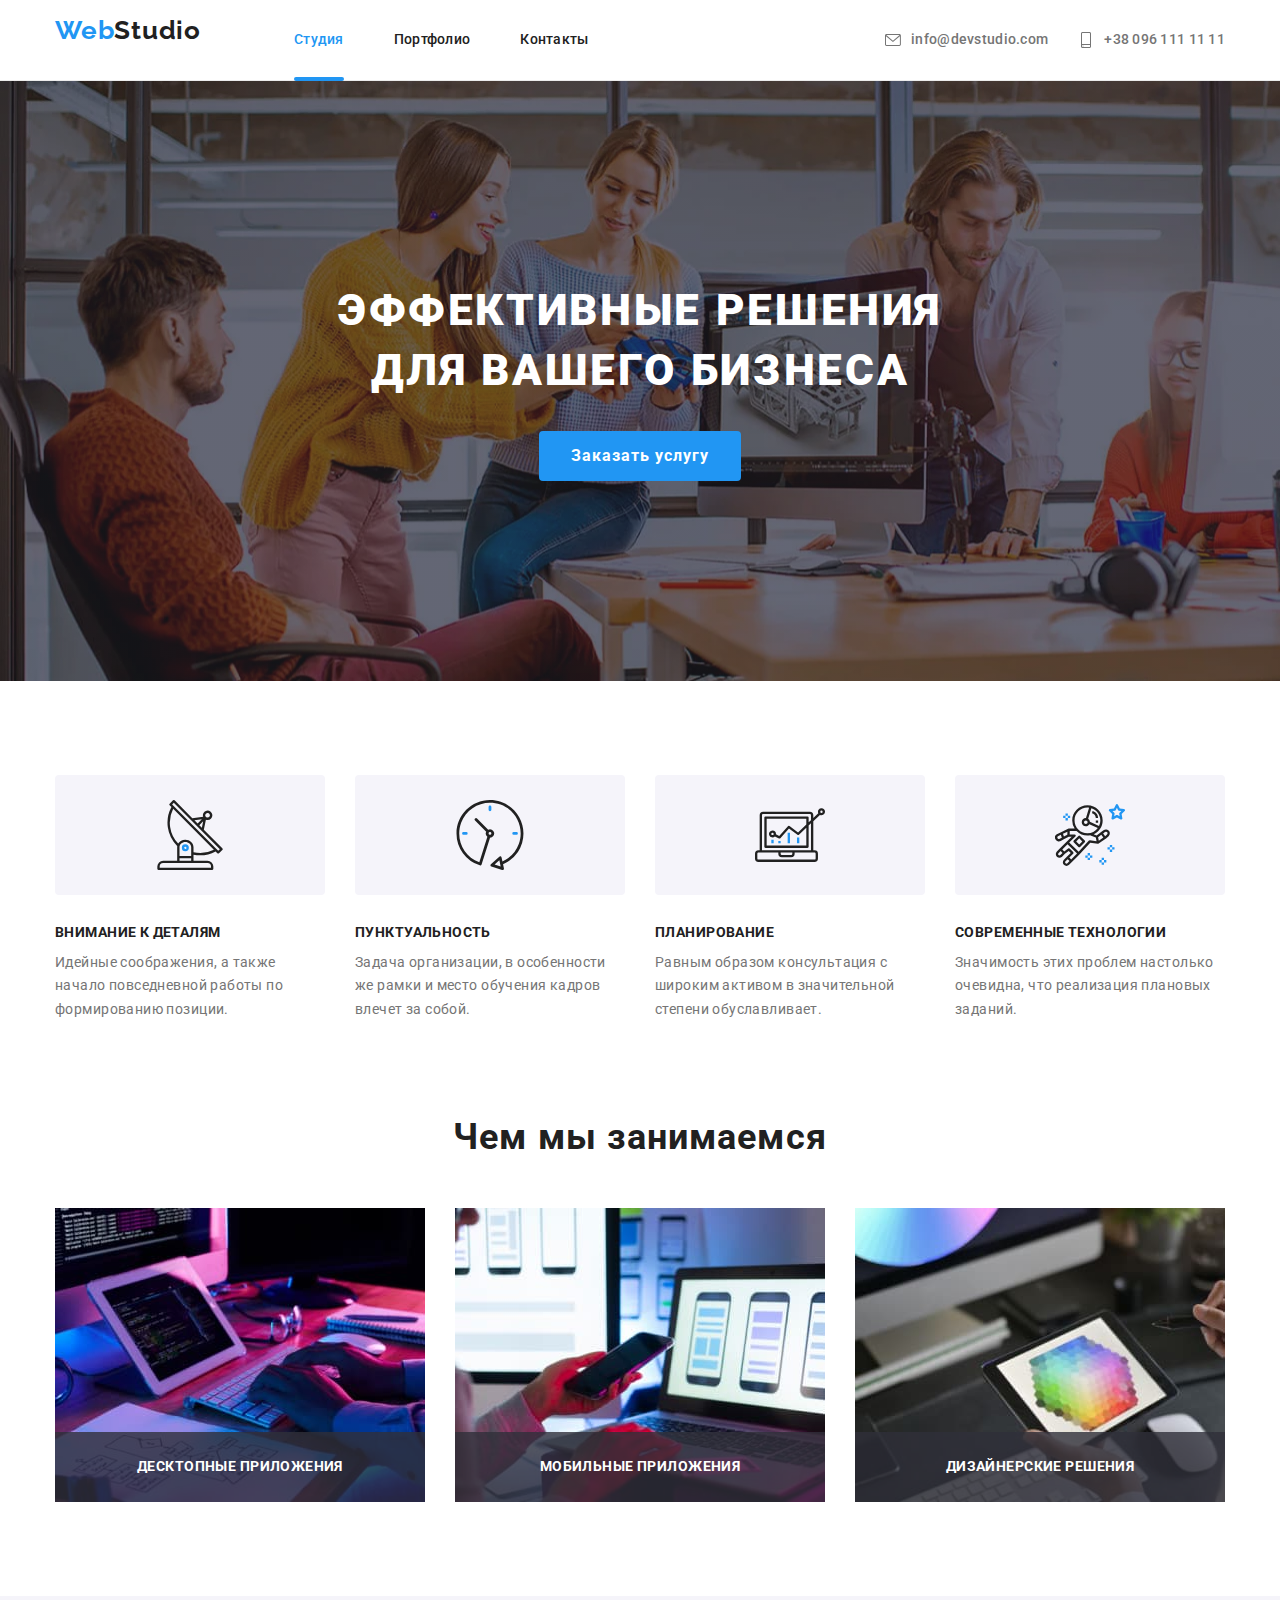
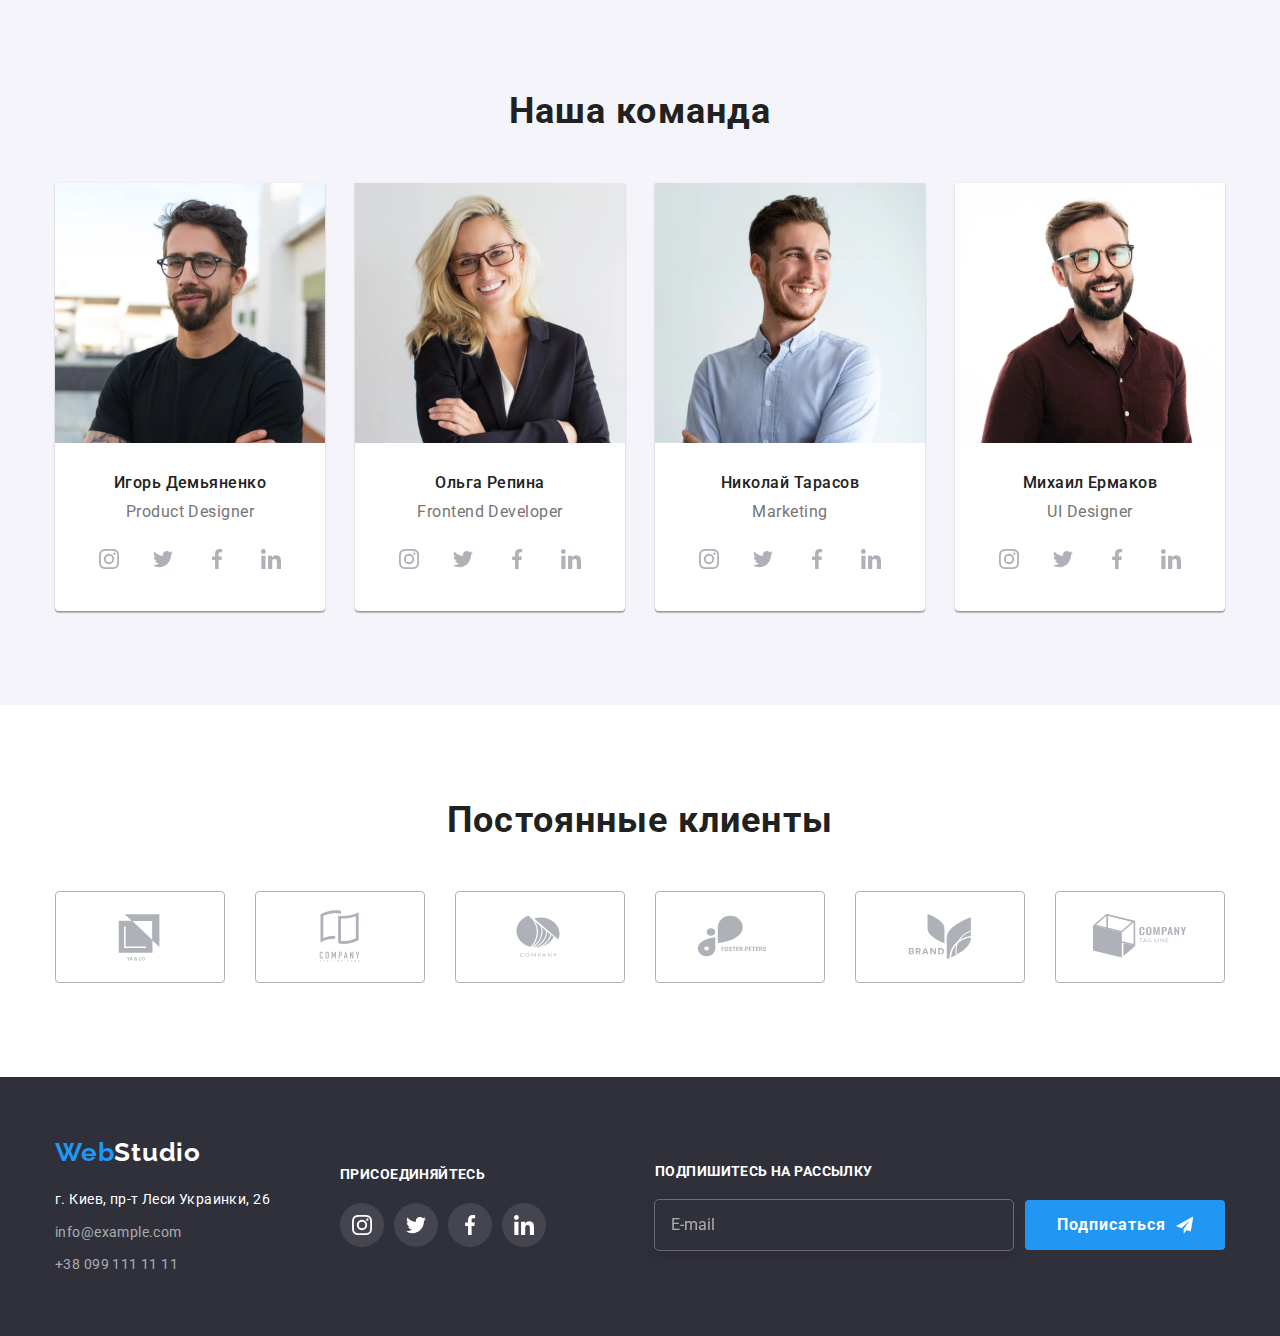
==== commit 1d38d147: "Адаптация страницы Портфолио" ====
--- a/index.html
+++ b/index.html
@@ -177,12 +177,12 @@
                             <!-- Mobile -->
                             <source srcset="./images/team/photo-1_sm.webp    1x,
                                             ./images/team/photo-1_sm@2x.webp 2x"
-                                            media="(min-width: 480px)"
+                                            media="(max-width: 767px)"
                                             type="image/webp" />
 
                             <source srcset="./images/team/photo-1_sm.jpg    1x,
                                             ./images/team/photo-1_sm@2x.jpg 2x"
-                                            media="(min-width: 480px)"
+                                            media="(max-width: 767px)"
                                             type="image/jpg" />
                             <img class="team__image" src="./images/team/photo-1_sm.jpg" alt="фото Игоря Демьяненко" width="100%" height="auto">
                         </picture>
@@ -246,12 +246,12 @@
                             <!-- Mobile -->
                             <source srcset="./images/team/photo-2_sm.webp    1x,
                                             ./images/team/photo-2_sm@2x.webp 2x"
-                                            media="(min-width: 480px)"
+                                            media="(max-width: 767px)"
                                             type="image/webp" />
                         
                             <source srcset="./images/team/photo-2_sm.jpg    1x,
                                             ./images/team/photo-2_sm@2x.jpg 2x" 
-                                            media="(min-width: 480px)"
+                                            media="(max-width: 767px)"
                                             type="image/jpg" />
                             <img class="team__image" src="./images/team/photo-2_sm.jpg" alt="фото Ольги Репиной" width="100%" height="auto">
                         </picture>
@@ -315,12 +315,12 @@
                             <!-- Mobile -->
                             <source srcset="./images/team/photo-3_sm.webp    1x,
                                             ./images/team/photo-3_sm@2x.webp 2x"
-                                            media="(min-width: 480px)"
+                                            media="(max-width: 767px)"
                                             type="image/webp" />
                         
                             <source srcset="./images/team/photo-3_sm.jpg    1x,
                                             ./images/team/photo-3_sm@2x.jpg 2x" 
-                                            media="(min-width: 480px)"
+                                            media="(max-width: 767px)"
                                             type="image/jpg" />
                             <img class="team__image" src="./images/team/photo-3_sm.jpg" alt="фото Николая Тарасова" width="100%" height="auto">
                         </picture>
@@ -384,12 +384,12 @@
                             <!-- Mobile -->
                             <source srcset="./images/team/photo-4_sm.webp    1x,
                                             ./images/team/photo-4_sm@2x.webp 2x"
-                                            media="(min-width: 480px)"
+                                            media="(max-width: 767px)"
                                             type="image/webp" />
                         
                             <source srcset="./images/team/photo-4_sm.jpg    1x,
                                             ./images/team/photo-4_sm@2x.jpg 2x" 
-                                            media="(min-width: 480px)"
+                                            media="(max-width: 767px)"
                                             type="image/jpg" />
                             <img class="team__image" src="./images/team/photo-4_sm.jpg" alt="фото Михаила Ермакова" width="100%" height="auto">
                         </picture>
@@ -560,7 +560,7 @@
     </footer>
 
     <!-- модальное окно -->
-    <div class="hero-backdrop is-open" data-modal>
+    <div class="hero-backdrop is-hidden" data-modal>
         <div class="hero-modal">
             <button class="button-close" data-modal-close>
                 <svg class="button-close__icon" width="18px" height="18px">
--- a/css/main.min.css
+++ b/css/main.min.css
@@ -1,5 +1,5 @@
 :root{--primary-font: roboto, sans-serif;--secondary-font: Raleway, sans-serif;--text-color: #757575;--title-color: #212121;--white-color: #ffffff;--white-transparency-06: rgba(255, 255, 255, 0.6);--modal-placeholder-color: rgba(117, 117, 117, 0.5);--footer-placeholder-color: rgba(255, 255, 255, 0.6);--accent-color: #2196f3;--hover-color: #188ce8;--primary-bkgrnd: #ffffff;--secondary-bkgrnd: #f5f4fa;--button-bkgrnd: #f5f4fa;--hero-bkgrnd: #c4c4c4;--icon-bkgrnd: #f5f4fa;--footer-icon-bkgrnd: rgba(255, 255, 255, 0.1);--card-overlay: rgba(33, 150, 243, 0.9);--footer-background-color: rgba(47, 48, 58, 1);--header-border: #ececec;--portfolio-card-border: #eeeeee;--clients-border: #afb1b8;--timing-function: cubic-bezier(0.4, 0, 0.2, 1);--filter-button-shadow: 0px 3px 1px rgba(0, 0, 0, 0.1),
         0px 1px 2px rgba(0, 0, 0, 0.08), 0px 2px 2px rgba(0, 0, 0, 0.12);--team-card-shadow: 0px 1px 3px rgba(0, 0, 0, 0.12),
         0px 1px 1px rgba(0, 0, 0, 0.14), 0px 2px 1px rgba(0, 0, 0, 0.2);--portfolio-card-shadow: 0px 1px 1px rgba(0, 0, 0, 0.12),
-        0px 4px 4px rgba(0, 0, 0, 0.06), 1px 4px 6px rgba(0, 0, 0, 0.16);--icon-color: #afb1b8;--order-form__icon-color: rgba(33, 33, 33, 1);--checkbox-color: rgba(33, 33, 33, 1);--Hero-overlay: rgba(47, 48, 58, 0.4);--cards-gap: 30px}body{background-color:var(--primary-bkgrnd);color:var(--text-color);font-family:var(--primary-font)}.list{list-style:none;margin:0;padding:0}.container{max-width:480px;margin:0 auto;padding:0 15px;outline:1px solid red}@media screen and (min-width: 768px){.container{max-width:768px}}@media screen and (min-width: 1200px){.container{max-width:1200px}}.title{margin:0;color:var(--title-color);font-weight:700;font-size:36px;line-height:1.17;text-align:center;letter-spacing:0.03em}img{display:block;max-width:100%}.visually-hidden{position:absolute;width:1px;height:1px;margin:-1px;border:0;padding:0;white-space:nowrap;-webkit-clip-path:inset(100%);clip-path:inset(100%);clip:rect(0 0 0 0);overflow:hidden}.button{border:none;display:block;min-width:200px;border-radius:4px;padding:10px 32px;background-color:var(--accent-color);color:var(--white-color);-webkit-transition:background-color 250ms var(--timing-function);transition:background-color 250ms var(--timing-function);font-family:var(--primary-font);font-weight:700;font-size:16px;line-height:1.87;cursor:pointer;-webkit-box-align:center;-ms-flex-align:center;align-items:center;text-align:center;letter-spacing:0.06em}.button:hover,.button:focus{background-color:var(--hover-color)}.subscription__button{display:-webkit-box;display:-ms-flexbox;display:flex;-webkit-box-align:center;-ms-flex-align:center;align-items:center;-webkit-box-pack:center;-ms-flex-pack:center;justify-content:center}.button__icon{margin-left:10px}.button-close{position:absolute;display:-webkit-inline-box;display:-ms-inline-flexbox;display:inline-flex;top:8px;right:4px;border-radius:50%;width:30px;height:30px;padding:0;border:1px solid rgba(0,0,0,0.1);background-color:var(--white-color);color:#000;-webkit-box-pack:center;-ms-flex-pack:center;justify-content:center;-webkit-box-align:center;-ms-flex-align:center;align-items:center;-webkit-transition:background-color 250ms var(--timing-function);transition:background-color 250ms var(--timing-function)}.button-close:hover,.button-close:focus{color:var(--accent-color)}.button-close .button-close__icon{width:18px;height:18px;fill:currentColor;-webkit-transition:color 250ms var(--timing-function);transition:color 250ms var(--timing-function)}.button-set{display:-webkit-box;display:-ms-flexbox;display:flex;-webkit-box-pack:center;-ms-flex-pack:center;justify-content:center;margin-bottom:50px}.button-set__item:not(:first-child){margin-left:8px}.button-filter{border-radius:4px;border:none;padding:6px 22px;min-width:73px;color:var(--title-color);background-color:var(--button-bkgrnd);font-family:var(--primary-font);font-weight:500;font-size:16px;line-height:1.62;cursor:pointer;text-align:center;letter-spacing:0.03em;-webkit-transition:background-color 250ms var(--timing-function),color 250ms var(--timing-function),-webkit-box-shadow 250ms var(--timing-function);transition:background-color 250ms var(--timing-function),color 250ms var(--timing-function),-webkit-box-shadow 250ms var(--timing-function);transition:background-color 250ms var(--timing-function),color 250ms var(--timing-function),box-shadow 250ms var(--timing-function);transition:background-color 250ms var(--timing-function),color 250ms var(--timing-function),box-shadow 250ms var(--timing-function),-webkit-box-shadow 250ms var(--timing-function)}.button-filter:hover,.button-filter:focus{color:var(--white-color);background-color:var(--accent-color);-webkit-box-shadow:var(--filter-button-shadow);box-shadow:var(--filter-button-shadow)}.mobile-menu__button{position:relative;display:block;z-index:1;width:40px;height:40px;margin:0;padding:0;background-color:transparent;border:transparent;margin-left:auto;-webkit-transition:color 250ms var(--timing-function);transition:color 250ms var(--timing-function)}.mobile-menu__button:hover{color:var(--accent-color)}@media screen and (min-width: 768px){.mobile-menu__button{display:none}}.mobile-menu__button.is-active .mobile-menu__open{opacity:0}.mobile-menu__button.is-active .mobile-menu__close{opacity:1}.order-form{width:100%}.order-form__title{display:block;color:var(--title-color);margin-bottom:12px;text-align:center;Font-style:Bold;Font-size:20px;Line-height:1.15;Letter-spacing:3%}.order-form__label{color:var(--text-color);text-align:left;margin-bottom:4px;font-size:12px;line-height:1.17}.inputarea{display:-webkit-box;display:-ms-flexbox;display:flex;-webkit-box-orient:vertical;-webkit-box-direction:normal;-ms-flex-direction:column;flex-direction:column;-webkit-box-pack:center;-ms-flex-pack:center;justify-content:center;width:100%;margin:0;padding:0;list-style:none;margin-bottom:20px}.order-form__item{position:relative;display:-webkit-box;display:-ms-flexbox;display:flex;-webkit-box-orient:vertical;-webkit-box-direction:normal;-ms-flex-direction:column;flex-direction:column}.order-form__item:not(:last-child){margin-bottom:10px}.order-form__input{border:1px solid rgba(33,33,33,0.2);border-radius:4px;padding:11px 12px;padding-left:42px;-webkit-transition:border 250ms var(--timing-function);transition:border 250ms var(--timing-function)}.order-form__input:focus{border:1px solid #2196f3;-webkit-box-sizing:border-box;box-sizing:border-box;border-radius:4px;outline:transparent}.order-form__input:focus ~ .order-form__thumb{color:var(--accent-color)}.order-form__icon{position:absolute;bottom:11px;left:12px;fill:currentColor}.order-form__thumb{color:var(--order-form__icon-color);-webkit-transition:color 250ms var(--timing-function);transition:color 250ms var(--timing-function)}.order-form__textarea{padding:12px 16px;border:1px solid rgba(33,33,33,0.2);border-radius:4px;height:120px;resize:none;-webkit-transition:border 250ms var(--timing-function);transition:border 250ms var(--timing-function)}.order-form__textarea::-webkit-input-placeholder{font-size:14px;line-height:1.14;color:var(--modal-placeholder-color)}.order-form__textarea:-ms-input-placeholder{font-size:14px;line-height:1.14;color:var(--modal-placeholder-color)}.order-form__textarea::-ms-input-placeholder{font-size:14px;line-height:1.14;color:var(--modal-placeholder-color)}.order-form__textarea::placeholder{font-size:14px;line-height:1.14;color:var(--modal-placeholder-color)}.order-form__textarea:focus{border:1px solid #2196f3;-webkit-box-sizing:border-box;box-sizing:border-box;border-radius:4px;outline:transparent}.agreement-form{position:relative;display:-webkit-box;display:-ms-flexbox;display:flex;-webkit-box-align:baseline;-ms-flex-align:baseline;align-items:baseline;-webkit-box-pack:left;-ms-flex-pack:left;justify-content:left;margin-bottom:30px}.agreement-form__button{display:block;margin-left:auto;margin-right:auto}.agreement-form__label{font-size:12px;line-height:1.16;margin-left:24px}.agreement-form__link{color:var(--accent-color)}.checkbox{width:16px;height:15px}.checkbox__icon{position:absolute;top:50%;left:0;-webkit-transform:translate(0, -50%);transform:translate(0, -50%);fill:var(--checkbox-color);-webkit-transition:background-color 250ms var(--timing-function);transition:background-color 250ms var(--timing-function)}.agreement-form__checkbox:checked ~ .checkbox .checkbox__icon{background-color:var(--accent-color);border-radius:1px;fill:var(--white-color)}.checkbox__icon--active{fill:transparent;-webkit-transition:fill 250ms var(--timing-function);transition:fill 250ms var(--timing-function)}.mobile-menu{position:absolute;left:0;top:0;background-color:var(--white-color);width:100%;padding:48px 40px;-webkit-transition:-webkit-transform 750ms var(--timing-function);transition:-webkit-transform 750ms var(--timing-function);transition:transform 750ms var(--timing-function);transition:transform 750ms var(--timing-function), -webkit-transform 750ms var(--timing-function);pointer-events:none;visibility:hidden;-webkit-transform:translateY(100%) scale(50%);transform:translateY(100%) scale(50%)}.mobile-menu.is-open{-webkit-transform:translateY(0);transform:translateY(0);visibility:visible;pointer-events:initial;scale:100%}.mobile-nav{margin-bottom:302px}.mobile-nav__item:not(:last-child){margin-bottom:32px}.mobile-nav__link{color:var(--title-color);text-decoration:none;font-family:Roboto;font-weight:500;font-size:40px;line-height:1.18;letter-spacing:0.02;-webkit-transition:color 250ms var(--timing-function);transition:color 250ms var(--timing-function)}.mobile-nav__link:hover{color:var(--accent-color)}.mobile-nav__link--current{color:var(--accent-color)}.mobile-contacts{margin-bottom:64px}.mobile-contacts__tel{display:block;color:var(--accent-color);text-decoration:none;font-family:'Roboto';font-weight:500;font-size:34px;line-height:1.18;letter-spacing:0.02em;-webkit-transition:color 250ms var(--timing-function);transition:color 250ms var(--timing-function)}@media screen and (max-width: 479px){.mobile-contacts__tel{font-size:26px}}.mobile-contacts__tel:hover{color:var(--hover-color)}.mobile-contacts__mail{display:block;color:var(--text-color);text-decoration:none;font-family:'Roboto';font-weight:500;font-size:24px;line-height:1.17;letter-spacing:0.02em;-webkit-transition:color 250ms var(--timing-function);transition:color 250ms var(--timing-function)}.mobile-contacts__mail:hover{color:var(--accent-color)}.mobile-contacts__item:not(:last-child){margin-bottom:32px}.mobile-socials__link{display:block;font-family:'Roboto';font-weight:500;font-size:18px;line-height:1.22;letter-spacing:0.02em;text-decoration:none;color:var(--accent-color)}.mobile-socials__link:hover{color:var(--hover-color)}.mobile-socials__list{display:-webkit-box;display:-ms-flexbox;display:flex;-ms-flex-wrap:wrap;flex-wrap:wrap}.mobile-socials__item{padding:0 10px}.mobile-socials__item:not(:last-child){border-right:1px solid rgba(33,33,33,0.2)}.mobile-menu__icon{fill:currentColor}.mobile-menu__open{opacity:1}.mobile-menu__close{opacity:0}.contacts{display:none;margin-left:auto;-webkit-box-align:center;-ms-flex-align:center;align-items:center}@media screen and (min-width: 768px){.contacts{display:block}}@media screen and (min-width: 1200px){.contacts{display:-webkit-box;display:-ms-flexbox;display:flex}}.contacts__item{margin:0;display:-webkit-box;display:-ms-flexbox;display:flex}@media screen and (min-width: 768px) and (max-width: 1199px){.contacts__item:not(:last-child){margin-bottom:10px}}@media screen and (min-width: 1200px){.contacts__item:last-child{margin-left:30px}}.contacts__link{display:-webkit-inline-box;display:-ms-inline-flexbox;display:inline-flex;-webkit-box-align:center;-ms-flex-align:center;align-items:center;color:var(--text-color);-webkit-transition:color 250ms var(--timing-function);transition:color 250ms var(--timing-function);text-decoration:none;font-weight:500;font-size:14px;line-height:1.14;letter-spacing:0.02em}.contacts__link:hover,.contacts__link:focus{color:var(--accent-color)}.contacts__icon{width:16px;height:16px;margin-right:10px;fill:currentColor}.page-header{border-bottom:1px solid var(--header-border)}.flex-container{display:-webkit-box;display:-ms-flexbox;display:flex;-webkit-box-align:center;-ms-flex-align:center;align-items:center;height:60px}@media screen and (min-width: 768px){.flex-container{height:80px}}.logo{display:block;margin-bottom:20px;text-decoration:none;font-family:var(--secondary-font);font-weight:700;font-size:24px;line-height:1.16;letter-spacing:0.03em}@media screen and (min-width: 1200px){.logo{font-size:26px;line-height:1.19}}.logo--light-theme{color:var(--title-color)}.logo--dark-theme{margin-right:0;margin-bottom:20px;color:var(--white-color);text-align:center}@media screen and (min-width: 1200px){.logo--dark-theme{text-align:left}}.logo__accent{color:var(--accent-color)}.nav{display:-webkit-box;display:-ms-flexbox;display:flex;-webkit-box-align:center;-ms-flex-align:center;align-items:center}.nav__list{display:none}@media screen and (min-width: 768px){.nav__list{display:-webkit-box;display:-ms-flexbox;display:flex;margin-left:88px}}@media screen and (min-width: 1200px){.nav__list{display:-webkit-box;display:-ms-flexbox;display:flex;margin-left:93px}}.nav__item{position:relative}.nav__item:not(:last-child){margin-right:50px}.nav__link{display:block;padding-top:32px;padding-bottom:32px;color:var(--title-color);text-decoration:none;font-weight:500;font-size:14px;line-height:1.14;letter-spacing:0.02em;-webkit-transition:color 250ms var(--timing-function);transition:color 250ms var(--timing-function)}.nav__link:hover,.nav__link:focus{color:var(--accent-color)}.nav__link--current{color:var(--accent-color)}.nav__link--current::after{content:'';display:block;position:absolute;bottom:-1px;width:100%;height:4px;border-radius:2px;background-color:var(--accent-color)}.hero{padding-top:118px;padding-bottom:118px;text-align:center;color:var(--white-color);max-width:480px;margin-left:auto;margin-right:auto;background-color:var(--hero-bkgrnd);background-image:-webkit-gradient(linear, left top, left bottom, from(var(--Hero-overlay)), to(var(--Hero-overlay))),url(/images/hero/hero-bg_sm.png);background-image:linear-gradient(var(--Hero-overlay), var(--Hero-overlay)),url(/images/hero/hero-bg_sm.png);background-image:-webkit-gradient(linear, left top, left bottom, from(var(--Hero-overlay)), to(var(--Hero-overlay))),-webkit-image-set(url(/images/hero/hero-bg_sm.webp) 1x);background-image:linear-gradient(var(--Hero-overlay), var(--Hero-overlay)),-webkit-image-set(url(/images/hero/hero-bg_sm.webp) 1x)}@media screen and (min-device-pixel-ratio: 2), screen and (-moz-min-device-pixel-ratio: 2), screen and (-webkit-min-device-pixel-ratio: 2), screen and (min-resolution: 192dpi), screen and (min-resolution: 2dppx){.hero{background-image:-webkit-gradient(linear, left top, left bottom, from(var(--Hero-overlay)), to(var(--Hero-overlay))),url(/images/hero/hero-bg_sm@2x.png);background-image:linear-gradient(var(--Hero-overlay), var(--Hero-overlay)),url(/images/hero/hero-bg_sm@2x.png);background-image:-webkit-gradient(linear, left top, left bottom, from(var(--Hero-overlay)), to(var(--Hero-overlay))),-webkit-image-set(url(/images/hero/hero-bg_sm@2x.webp) 2x);background-image:linear-gradient(var(--Hero-overlay), var(--Hero-overlay)),-webkit-image-set(url(/images/hero/hero-bg_sm@2x.webp) 2x)}}@media screen and (min-width: 768px){.hero{background-image:-webkit-gradient(linear, left top, left bottom, from(var(--Hero-overlay)), to(var(--Hero-overlay))),url(/images/hero/hero-bg_md.png);background-image:linear-gradient(var(--Hero-overlay), var(--Hero-overlay)),url(/images/hero/hero-bg_md.png);background-image:-webkit-gradient(linear, left top, left bottom, from(var(--Hero-overlay)), to(var(--Hero-overlay))),-webkit-image-set(url(/images/hero/hero-bg_md.webp) 1x);background-image:linear-gradient(var(--Hero-overlay), var(--Hero-overlay)),-webkit-image-set(url(/images/hero/hero-bg_md.webp) 1x);max-width:768px}}@media screen and (min-width: 768px) and (min-device-pixel-ratio: 2), screen and (min-width: 768px) and (-moz-min-device-pixel-ratio: 2), screen and (min-width: 768px) and (-webkit-min-device-pixel-ratio: 2), screen and (min-width: 768px) and (min-resolution: 192dpi), screen and (min-width: 768px) and (min-resolution: 2dppx){.hero{background-image:-webkit-gradient(linear, left top, left bottom, from(var(--Hero-overlay)), to(var(--Hero-overlay))),url(/images/hero/hero-bg_md@2x.png);background-image:linear-gradient(var(--Hero-overlay), var(--Hero-overlay)),url(/images/hero/hero-bg_md@2x.png);background-image:-webkit-gradient(linear, left top, left bottom, from(var(--Hero-overlay)), to(var(--Hero-overlay))),-webkit-image-set(url(/images/hero/hero-bg_md@2x.webp) 2x);background-image:linear-gradient(var(--Hero-overlay), var(--Hero-overlay)),-webkit-image-set(url(/images/hero/hero-bg_md@2x.webp) 2x)}}@media screen and (min-width: 1200px){.hero{background-image:-webkit-gradient(linear, left top, left bottom, from(var(--Hero-overlay)), to(var(--Hero-overlay))),url(/images/hero/hero-bg_lg.png);background-image:linear-gradient(var(--Hero-overlay), var(--Hero-overlay)),url(/images/hero/hero-bg_lg.png);background-image:-webkit-gradient(linear, left top, left bottom, from(var(--Hero-overlay)), to(var(--Hero-overlay))),-webkit-image-set(url(/images/hero/hero-bg_lg.webp) 1x);background-image:linear-gradient(var(--Hero-overlay), var(--Hero-overlay)),-webkit-image-set(url(/images/hero/hero-bg_lg.webp) 1x);max-width:1600px;padding-top:200px;padding-bottom:200px;margin-bottom:0}}@media screen and (min-width: 1200px) and (min-device-pixel-ratio: 2), screen and (min-width: 1200px) and (-moz-min-device-pixel-ratio: 2), screen and (min-width: 1200px) and (-webkit-min-device-pixel-ratio: 2), screen and (min-width: 1200px) and (min-resolution: 192dpi), screen and (min-width: 1200px) and (min-resolution: 2dppx){.hero{background-image:-webkit-gradient(linear, left top, left bottom, from(var(--Hero-overlay)), to(var(--Hero-overlay))),url(/images/hero/hero-bg_lg@2x.png);background-image:linear-gradient(var(--Hero-overlay), var(--Hero-overlay)),url(/images/hero/hero-bg_lg@2x.png);background-image:-webkit-gradient(linear, left top, left bottom, from(var(--Hero-overlay)), to(var(--Hero-overlay))),-webkit-image-set(url(/images/hero/hero-bg_lg@2x.webp) 2x);background-image:linear-gradient(var(--Hero-overlay), var(--Hero-overlay)),-webkit-image-set(url(/images/hero/hero-bg_lg@2x.webp) 2x)}}.hero__title{max-width:360px;margin-top:0;margin-bottom:30px;margin-right:auto;margin-left:auto;font-weight:900;font-size:26px;line-height:1.62;letter-spacing:0.06em;text-transform:uppercase;text-align:center}@media screen and (min-width: 1200px){.hero__title{max-width:696px;font-size:44px;line-height:1.36;padding:0}}.hero__button{margin-left:auto;margin-right:auto}.button{border:none;display:block;min-width:200px;border-radius:4px;padding:10px 32px;background-color:var(--accent-color);color:var(--white-color);-webkit-transition:background-color 250ms var(--timing-function);transition:background-color 250ms var(--timing-function);font-family:var(--primary-font);font-weight:700;font-size:16px;line-height:1.87;cursor:pointer;-webkit-box-align:center;-ms-flex-align:center;align-items:center;text-align:center;letter-spacing:0.06em}.button:hover,.button:focus{background-color:var(--hover-color)}.subscription__button{display:-webkit-box;display:-ms-flexbox;display:flex;-webkit-box-align:center;-ms-flex-align:center;align-items:center;-webkit-box-pack:center;-ms-flex-pack:center;justify-content:center}.button__icon{margin-left:10px}.hero-backdrop{position:fixed;z-index:2;left:0;top:0;width:100%;height:100%;background-color:rgba(0,0,0,0.2);opacity:1;-webkit-transition:opacity 250ms var(--timing-function);transition:opacity 250ms var(--timing-function)}.hero-backdrop.is-hidden{opacity:0;pointer-events:none}.hero-backdrop.is-hidden .hero-modal{-webkit-transform:translate(-50%, -50%) scale(0.5);transform:translate(-50%, -50%) scale(0.5)}.hero-modal{position:relative;display:-webkit-box;display:-ms-flexbox;display:flex;left:50%;top:50%;max-width:450px;padding:40px;-webkit-transform:translate(-50%, -50%) scale(1);transform:translate(-50%, -50%) scale(1);background-color:var(--white-color);border-radius:4px;-webkit-transition:-webkit-transform 250ms var(--timing-function);transition:-webkit-transform 250ms var(--timing-function);transition:transform 250ms var(--timing-function);transition:transform 250ms var(--timing-function), -webkit-transform 250ms var(--timing-function);-webkit-box-shadow:0px 1px 3px rgba(0,0,0,0.12),0px 1px 1px rgba(0,0,0,0.14),0px 2px 1px rgba(0,0,0,0.2);box-shadow:0px 1px 3px rgba(0,0,0,0.12),0px 1px 1px rgba(0,0,0,0.14),0px 2px 1px rgba(0,0,0,0.2)}@media screen and (max-width: 479px){.hero-modal{top:0;-webkit-transform:translate(-50%, 0) scale(1);transform:translate(-50%, 0) scale(1)}}@media screen and (min-width: 768px){.hero-modal{top:50%;-webkit-transform:translate(-50%, -50%) scale(1);transform:translate(-50%, -50%) scale(1)}}@media screen and (min-width: 1200px){.hero-modal{max-width:528px}}.features{padding-top:60px;padding-bottom:60px}@media screen and (min-width: 1200px){.features{padding-top:94px;padding-bottom:94px}}.features__list{outline:1px solid blue}@media screen and (min-width: 768px){.features__list{display:-webkit-box;display:-ms-flexbox;display:flex;-ms-flex-wrap:wrap;flex-wrap:wrap;margin-right:-30px;margin-bottom:-30px}}@media screen and (min-width: 1200px){.features__list{-ms-flex-wrap:nowrap;flex-wrap:nowrap;margin:0}}.features__icon{width:70px;height:70px}.features__thumb{display:-webkit-box;display:-ms-flexbox;display:flex;-webkit-box-pack:center;-ms-flex-pack:center;justify-content:center;-webkit-box-align:center;-ms-flex-align:center;align-items:center;height:120px;margin-bottom:30px;background-color:var(--icon-bkgrnd);border-radius:4px}.features__text{margin:0;color:var(--text-color);font-size:14px;line-height:1.71;letter-spacing:0.03em}.features__title{margin:0 0 10px;color:var(--title-color);text-align:center;font-weight:700;font-size:14px;line-height:1.14;letter-spacing:0.03em;text-transform:uppercase}@media screen and (min-width: 1200px){.features__title{text-align:left}}.features__item{outline:1px solid black}.features__item:not(:last-child){margin-bottom:30px}@media screen and (min-width: 768px){.features__item{margin-right:30px;margin-bottom:30px;-ms-flex-preferred-size:calc(100%/2 - 30px);flex-basis:calc(100%/2 - 30px)}}@media screen and (min-width: 1200px){.features__item{margin:0}.features__item:not(:last-child){margin-bottom:0;margin-right:30px}}.jobs{display:none;padding-bottom:94px}@media screen and (min-width: 1200px){.jobs{display:block}}.jobs__title{margin-bottom:50px}.jobs__list{display:-webkit-box;display:-ms-flexbox;display:flex}.jobs__thumb{position:relative;z-index:-100}.jobs__item:not(:first-child){margin-left:30px}.jobs__text-area{position:absolute;display:-webkit-inline-box;display:-ms-inline-flexbox;display:inline-flex;left:0;bottom:0;width:100%;min-height:70px;-webkit-box-align:center;-ms-flex-align:center;align-items:center;-webkit-box-pack:center;-ms-flex-pack:center;justify-content:center;background-color:rgba(47,48,58,0.8)}.jobs__text{display:inline-block;color:var(--white-color);font-weight:700;font-size:14px;line-height:1.14;letter-spacing:0.03em;text-transform:uppercase}.team{padding-top:60px;padding-bottom:60px;background-color:var(--secondary-bkgrnd)}@media screen and (min-width: 1200px){.team{padding-top:94px;padding-bottom:94px}}.team__title{margin-bottom:30px;font-size:28px;line-height:1.18}@media screen and (min-width: 1200px){.team__title{margin-bottom:50px;font-size:36px;line-height:1.17}}.team__list{margin-bottom:-30px}@media screen and (min-width: 768px){.team__list{display:-webkit-box;display:-ms-flexbox;display:flex;-ms-flex-wrap:wrap;flex-wrap:wrap;margin-bottom:calc(-1 * var(--cards-gap));margin-left:calc(-1 * var(--cards-gap))}}@media screen and (min-width: 1200px){.team__list{display:-webkit-box;display:-ms-flexbox;display:flex;-ms-flex-wrap:wrap;flex-wrap:wrap;margin-bottom:calc(-1 * var(--cards-gap));margin-left:calc(-1 * var(--cards-gap))}}.team__card{margin-bottom:30px;max-width:450px;background-color:var(--white-color);-webkit-box-shadow:var(--team-card-shadow);box-shadow:var(--team-card-shadow);border-radius:0px 0px 4px 4px}@media screen and (min-width: 768px){.team__card{-ms-flex-preferred-size:calc(100% / 2 - var(--cards-gap));flex-basis:calc(100% / 2 - var(--cards-gap));margin-bottom:var(--cards-gap);margin-left:var(--cards-gap)}}@media screen and (min-width: 1200px){.team__card{-ms-flex-preferred-size:calc(100% / 4 - var(--cards-gap));flex-basis:calc(100% / 4 - var(--cards-gap));margin-bottom:var(--cards-gap);margin-left:var(--cards-gap)}}.team__content{padding-top:30px;padding-bottom:30px;padding-left:32px;padding-right:32px}.team__name{text-align:center;margin:0 0 10px;color:var(--title-color);font-weight:500;font-size:16px;line-height:1.19;letter-spacing:0.03em}.team__prof{text-align:center;margin:0;margin-bottom:16px;font-size:16px;line-height:1.19;letter-spacing:0.03em}.socials{display:-webkit-box;display:-ms-flexbox;display:flex;-webkit-box-pack:center;-ms-flex-pack:center;justify-content:center}.socials__item:not(:first-child){margin-left:10px}.socials__icon{fill:currentColor;background-size:50px}.socials__link{display:-webkit-inline-box;display:-ms-inline-flexbox;display:inline-flex;-webkit-box-pack:center;-ms-flex-pack:center;justify-content:center;-webkit-box-align:center;-ms-flex-align:center;align-items:center;border-radius:50%;width:44px;height:44px;color:var(--icon-color);-webkit-transition:background-color 250ms var(--timing-function),color 250ms var(--timing-function);transition:background-color 250ms var(--timing-function),color 250ms var(--timing-function)}.socials__link:hover,.socials__link:focus{background-color:var(--accent-color);color:var(--white-color)}.socials__link--dark-theme{background-color:var(--footer-icon-bkgrnd);color:var(--white-color)}.clients{padding-top:60px;padding-bottom:60px}@media screen and (min-width: 1200px){.clients{padding-top:94px;padding-bottom:94px}}.clients__title{font-size:28px;line-height:1.18;margin-bottom:30px}@media screen and (min-width: 1200px){.clients__title{margin-bottom:50px;font-size:36px;line-height:1.17}}.clients__list{display:-webkit-box;display:-ms-flexbox;display:flex;-ms-flex-wrap:wrap;flex-wrap:wrap;margin-left:-30px;margin-bottom:-30px}@media screen and (min-width: 1200px){.clients__list{-ms-flex-wrap:nowrap;flex-wrap:nowrap;-webkit-box-pack:justify;-ms-flex-pack:justify;justify-content:space-between;margin-left:0;margin-bottom:0}}.clients__item{display:-webkit-box;display:-ms-flexbox;display:flex;-ms-flex-preferred-size:calc(100%/2 - 30px);flex-basis:calc(100%/2 - 30px);min-height:92px;-webkit-box-pack:center;-ms-flex-pack:center;justify-content:center;-webkit-box-align:center;-ms-flex-align:center;align-items:center;margin-left:30px;margin-bottom:30px}@media screen and (min-width: 768px){.clients__item{-ms-flex-preferred-size:calc(100%/3 - 30px);flex-basis:calc(100%/3 - 30px)}}@media screen and (min-width: 1200px){.clients__item{margin-left:0;margin-bottom:0}.clients__item:not(:last-child){margin-right:30px}}.clients__icon{fill:currentColor}.clients__link{display:-webkit-box;display:-ms-flexbox;display:flex;width:100%;height:100%;-webkit-box-pack:center;-ms-flex-pack:center;justify-content:center;-webkit-box-align:center;-ms-flex-align:center;align-items:center;border:1px solid var(--clients-border);color:var(--icon-color);border-radius:4px;-webkit-transition:color 250ms var(--timing-function),border 250ms var(--timing-function);transition:color 250ms var(--timing-function),border 250ms var(--timing-function)}.clients__link:hover,.clients__link:focus{border:1px solid var(--accent-color);color:var(--accent-color)}.works{padding-top:94px;padding-bottom:94px}.works__list{display:-webkit-box;display:-ms-flexbox;display:flex;-ms-flex-wrap:wrap;flex-wrap:wrap;margin-top:calc(-1 * var(--cards-gap));margin-left:calc(-1 * var(--cards-gap))}.works__item{-ms-flex-preferred-size:calc(100% / 3 - 30px);flex-basis:calc(100% / 3 - 30px);margin-left:var(--cards-gap);margin-top:var(--cards-gap)}.works__thumb{position:relative;overflow:hidden}.works__link{display:inline-block;text-decoration:none;margin:0;-webkit-transition:-webkit-box-shadow 250ms var(--timing-function);transition:-webkit-box-shadow 250ms var(--timing-function);transition:box-shadow 250ms var(--timing-function);transition:box-shadow 250ms var(--timing-function), -webkit-box-shadow 250ms var(--timing-function)}.works__link:hover,.works__link:focus{-webkit-box-shadow:var(--portfolio-card-shadow);box-shadow:var(--portfolio-card-shadow)}.works__link:hover .card-overlay,.works__link:focus .card-overlay{-webkit-transform:translate(0, 0);transform:translate(0, 0);opacity:1}.works__content{border:1px solid var(--portfolio-card-border);border-top:none;padding-top:20px;padding-bottom:20px;padding-left:24px;padding-right:24px}.works__title{margin:0 0 4px;color:var(--title-color);font-size:18px;line-height:2;letter-spacing:0.06em}.works__type{margin:0;color:var(--text-color);font-size:16px;line-height:1.87;letter-spacing:0.03em}.card-overlay{position:absolute;top:0;left:0;width:100%;height:100%;-webkit-transform:translate(0, 100%);transform:translate(0, 100%);padding:63px 24px;background-color:var(--card-overlay);opacity:0;-webkit-transition:opacity 750ms var(--timing-function),-webkit-transform 750ms var(--timing-function);transition:opacity 750ms var(--timing-function),-webkit-transform 750ms var(--timing-function);transition:transform 750ms var(--timing-function),opacity 750ms var(--timing-function);transition:transform 750ms var(--timing-function),opacity 750ms var(--timing-function),-webkit-transform 750ms var(--timing-function)}.card-overlay__text{color:var(--white-color);font-weight:400;font-size:18px;line-height:1.56;letter-spacing:0.03em;margin:0}.footer{padding-top:60px;padding-bottom:60px;background-color:var(--footer-background-color)}.footer__container{display:-webkit-box;display:-ms-flexbox;display:flex;-webkit-box-orient:vertical;-webkit-box-direction:normal;-ms-flex-direction:column;flex-direction:column;-webkit-box-align:center;-ms-flex-align:center;align-items:center}@media screen and (min-width: 768px){.footer__container{padding-left:76px;padding-right:89px}}@media screen and (min-width: 1200px){.footer__container{-webkit-box-orient:horizontal;-webkit-box-direction:normal;-ms-flex-direction:row;flex-direction:row;padding-left:15px;padding-right:15px}}@media screen and (min-width: 768px){.footer__thumb{width:100%;display:-webkit-box;display:-ms-flexbox;display:flex;-webkit-box-pack:justify;-ms-flex-pack:justify;justify-content:space-between;-webkit-box-align:center;-ms-flex-align:center;align-items:center}}@media screen and (min-width: 1200px){.footer__thumb{-webkit-box-pack:start;-ms-flex-pack:start;justify-content:start}}.address{color:var(--white-color);font-size:14px;line-height:1.71;letter-spacing:0.03em;font-style:normal}.adress-thumb{margin-bottom:60px}@media screen and (min-width: 1200px){.adress-thumb{width:auto;margin:0;margin-right:70px}}.adress__link{color:var(--white-transparency-06);text-decoration:none;font-style:normal;font-size:14px;line-height:1.71;letter-spacing:0.03em;-webkit-transition:color 250ms var(--timing-function);transition:color 250ms var(--timing-function)}.adress__link:hover,.adress__link:focus{color:var(--accent-color)}.adress__text{display:block;margin-bottom:8px;text-align:center}@media screen and (min-width: 1200px){.adress__text{text-align:left;margin-bottom:9px}}.adress__item{text-align:center}.adress__item:not(:last-child){margin-bottom:8px}@media screen and (min-width: 1200px){.adress__item{text-align:left}}.join-form{margin-bottom:60px}@media screen and (min-width: 1200px){.join-form{margin:0}}.join-form__title{display:block;margin-top:0;margin-bottom:20px;text-align:center;color:var(--white-color);font-weight:700;font-size:14px;line-height:1.14;letter-spacing:0.03em;text-transform:uppercase}@media screen and (min-width: 1200px){.join-form__title{text-align:left}}.subscription{width:100%;margin:0}@media screen and (min-width: 1200px){.subscription{width:auto;margin-left:auto}}.subscription__title{display:block;margin-top:0;margin-bottom:20px;text-align:center;color:var(--white-color);font-weight:700;font-size:14px;line-height:1.14;letter-spacing:0.03em;text-transform:uppercase}@media screen and (min-width: 1200px){.subscription__title{text-align:left}}.subscription__form{display:-webkit-box;display:-ms-flexbox;display:flex;-webkit-box-orient:vertical;-webkit-box-direction:normal;-ms-flex-direction:column;flex-direction:column;-webkit-box-align:center;-ms-flex-align:center;align-items:center;position:relative;color:var(--white-color)}@media screen and (min-width: 1200px){.subscription__form{-webkit-box-orient:horizontal;-webkit-box-direction:normal;-ms-flex-direction:row;flex-direction:row}}.subscription__input{display:block;width:100%;max-width:450px;height:50px;margin-bottom:20px;padding:15px 16px;color:var(--white-color);background-color:var(--footer-background-color);outline:1px solid rgba(255,255,255,0.3);border:none;-webkit-box-sizing:border-box;box-sizing:border-box;-webkit-filter:drop-shadow(0px 4px 4px rgba(0,0,0,0.15));filter:drop-shadow(0px 4px 4px rgba(0,0,0,0.15));border-radius:4px;-webkit-transition:outline 750ms var(--timing-function);transition:outline 750ms var(--timing-function)}.subscription__input:focus{outline:1px solid var(--white-color)}.subscription__input::-webkit-input-placeholder{color:var(--footer-placeholder-color);font-family:var(--primary-font);font-style:normal;font-weight:400;font-size:16px;line-height:1.25}.subscription__input:-ms-input-placeholder{color:var(--footer-placeholder-color);font-family:var(--primary-font);font-style:normal;font-weight:400;font-size:16px;line-height:1.25}.subscription__input::-ms-input-placeholder{color:var(--footer-placeholder-color);font-family:var(--primary-font);font-style:normal;font-weight:400;font-size:16px;line-height:1.25}.subscription__input::placeholder{color:var(--footer-placeholder-color);font-family:var(--primary-font);font-style:normal;font-weight:400;font-size:16px;line-height:1.25}@media screen and (min-width: 1200px){.subscription__input{margin:0;margin-right:12px;width:358px}}.subscription__button{width:200px;height:50px}
+        0px 4px 4px rgba(0, 0, 0, 0.06), 1px 4px 6px rgba(0, 0, 0, 0.16);--icon-color: #afb1b8;--order-form__icon-color: rgba(33, 33, 33, 1);--checkbox-color: rgba(33, 33, 33, 1);--Hero-overlay: rgba(47, 48, 58, 0.4);--cards-gap: 30px}body{background-color:var(--primary-bkgrnd);color:var(--text-color);font-family:var(--primary-font)}.list{list-style:none;margin:0;padding:0}.container{max-width:480px;margin:0 auto;padding:0 15px}@media screen and (min-width: 768px){.container{max-width:768px}}@media screen and (min-width: 1200px){.container{max-width:1200px}}.title{margin:0;color:var(--title-color);font-weight:700;font-size:36px;line-height:1.17;text-align:center;letter-spacing:0.03em}img{display:block;max-width:100%}.visually-hidden{position:absolute;width:1px;height:1px;margin:-1px;border:0;padding:0;white-space:nowrap;-webkit-clip-path:inset(100%);clip-path:inset(100%);clip:rect(0 0 0 0);overflow:hidden}.button{border:none;display:block;min-width:200px;border-radius:4px;padding:10px 32px;background-color:var(--accent-color);color:var(--white-color);-webkit-transition:background-color 250ms var(--timing-function);transition:background-color 250ms var(--timing-function);font-family:var(--primary-font);font-weight:700;font-size:16px;line-height:1.87;cursor:pointer;-webkit-box-align:center;-ms-flex-align:center;align-items:center;text-align:center;letter-spacing:0.06em}.button:hover,.button:focus{background-color:var(--hover-color)}.subscription__button{display:-webkit-box;display:-ms-flexbox;display:flex;-webkit-box-align:center;-ms-flex-align:center;align-items:center;-webkit-box-pack:center;-ms-flex-pack:center;justify-content:center}.button__icon{margin-left:10px}.button-close{position:absolute;display:-webkit-inline-box;display:-ms-inline-flexbox;display:inline-flex;top:8px;right:4px;border-radius:50%;width:30px;height:30px;padding:0;border:1px solid rgba(0,0,0,0.1);background-color:var(--white-color);color:#000;-webkit-box-pack:center;-ms-flex-pack:center;justify-content:center;-webkit-box-align:center;-ms-flex-align:center;align-items:center;-webkit-transition:background-color 250ms var(--timing-function);transition:background-color 250ms var(--timing-function)}.button-close:hover,.button-close:focus{color:var(--accent-color)}.button-close .button-close__icon{width:18px;height:18px;fill:currentColor;-webkit-transition:color 250ms var(--timing-function);transition:color 250ms var(--timing-function)}.button-set{display:-webkit-box;display:-ms-flexbox;display:flex;-ms-flex-wrap:wrap;flex-wrap:wrap;-webkit-box-pack:left;-ms-flex-pack:left;justify-content:left;margin-bottom:40px;max-width:370px}.button-set__item{margin-bottom:15px}.button-set__item:not(:first-child){margin-left:8px}.button-set__item:nth-last-child(-n+2){margin-bottom:0}.button-set__item:nth-child(4n){margin-left:0}@media screen and (min-width: 768px){.button-set__item:nth-child(4n){margin-left:8px}}@media screen and (max-width: 479px){.button-set{max-width:300px}.button-set__item:nth-child(4n){margin-left:8px}.button-set__item:nth-child(2n+1){margin-left:0}.button-set__item:last-child{margin-bottom:0}}@media screen and (min-width: 768px){.button-set{-ms-flex-wrap:nowrap;flex-wrap:nowrap;max-width:100%;-webkit-box-pack:center;-ms-flex-pack:center;justify-content:center;margin-bottom:30px}}@media screen and (min-width: 1200px){.button-set{margin-bottom:50px}}.button-filter{border-radius:4px;border:none;padding:6px 22px;min-width:73px;color:var(--title-color);background-color:var(--button-bkgrnd);font-family:var(--primary-font);font-weight:500;font-size:16px;line-height:1.62;cursor:pointer;text-align:center;letter-spacing:0.03em;-webkit-transition:background-color 250ms var(--timing-function),color 250ms var(--timing-function),-webkit-box-shadow 250ms var(--timing-function);transition:background-color 250ms var(--timing-function),color 250ms var(--timing-function),-webkit-box-shadow 250ms var(--timing-function);transition:background-color 250ms var(--timing-function),color 250ms var(--timing-function),box-shadow 250ms var(--timing-function);transition:background-color 250ms var(--timing-function),color 250ms var(--timing-function),box-shadow 250ms var(--timing-function),-webkit-box-shadow 250ms var(--timing-function)}.button-filter:hover,.button-filter:focus{color:var(--white-color);background-color:var(--accent-color);-webkit-box-shadow:var(--filter-button-shadow);box-shadow:var(--filter-button-shadow)}.mobile-menu__button{position:relative;display:block;z-index:1;width:40px;height:40px;margin:0;padding:0;background-color:transparent;border:transparent;margin-left:auto;-webkit-transition:color 250ms var(--timing-function);transition:color 250ms var(--timing-function)}.mobile-menu__button:hover{color:var(--accent-color)}@media screen and (min-width: 768px){.mobile-menu__button{display:none}}.mobile-menu__button.is-active .mobile-menu__open{opacity:0}.mobile-menu__button.is-active .mobile-menu__close{opacity:1}.order-form{width:100%}.order-form__title{display:block;color:var(--title-color);margin-bottom:12px;text-align:center;Font-style:Bold;Font-size:20px;Line-height:1.15;Letter-spacing:3%}.order-form__label{color:var(--text-color);text-align:left;margin-bottom:4px;font-size:12px;line-height:1.17}.inputarea{display:-webkit-box;display:-ms-flexbox;display:flex;-webkit-box-orient:vertical;-webkit-box-direction:normal;-ms-flex-direction:column;flex-direction:column;-webkit-box-pack:center;-ms-flex-pack:center;justify-content:center;width:100%;margin:0;padding:0;list-style:none;margin-bottom:20px}.order-form__item{position:relative;display:-webkit-box;display:-ms-flexbox;display:flex;-webkit-box-orient:vertical;-webkit-box-direction:normal;-ms-flex-direction:column;flex-direction:column}.order-form__item:not(:last-child){margin-bottom:10px}.order-form__input{border:1px solid rgba(33,33,33,0.2);border-radius:4px;padding:11px 12px;padding-left:42px;-webkit-transition:border 250ms var(--timing-function);transition:border 250ms var(--timing-function)}.order-form__input:focus{border:1px solid #2196f3;-webkit-box-sizing:border-box;box-sizing:border-box;border-radius:4px;outline:transparent}.order-form__input:focus ~ .order-form__thumb{color:var(--accent-color)}.order-form__icon{position:absolute;bottom:11px;left:12px;fill:currentColor}.order-form__thumb{color:var(--order-form__icon-color);-webkit-transition:color 250ms var(--timing-function);transition:color 250ms var(--timing-function)}.order-form__textarea{padding:12px 16px;border:1px solid rgba(33,33,33,0.2);border-radius:4px;height:120px;resize:none;-webkit-transition:border 250ms var(--timing-function);transition:border 250ms var(--timing-function)}.order-form__textarea::-webkit-input-placeholder{font-size:14px;line-height:1.14;color:var(--modal-placeholder-color)}.order-form__textarea:-ms-input-placeholder{font-size:14px;line-height:1.14;color:var(--modal-placeholder-color)}.order-form__textarea::-ms-input-placeholder{font-size:14px;line-height:1.14;color:var(--modal-placeholder-color)}.order-form__textarea::placeholder{font-size:14px;line-height:1.14;color:var(--modal-placeholder-color)}.order-form__textarea:focus{border:1px solid #2196f3;-webkit-box-sizing:border-box;box-sizing:border-box;border-radius:4px;outline:transparent}.agreement-form{position:relative;display:-webkit-box;display:-ms-flexbox;display:flex;-webkit-box-align:baseline;-ms-flex-align:baseline;align-items:baseline;-webkit-box-pack:left;-ms-flex-pack:left;justify-content:left;margin-bottom:30px}.agreement-form__button{display:block;margin-left:auto;margin-right:auto}.agreement-form__label{font-size:12px;line-height:1.16;margin-left:24px}.agreement-form__link{color:var(--accent-color)}.checkbox{width:16px;height:15px}.checkbox__icon{position:absolute;top:50%;left:0;-webkit-transform:translate(0, -50%);transform:translate(0, -50%);fill:var(--checkbox-color);-webkit-transition:background-color 250ms var(--timing-function);transition:background-color 250ms var(--timing-function)}.agreement-form__checkbox:checked ~ .checkbox .checkbox__icon{background-color:var(--accent-color);border-radius:1px;fill:var(--white-color)}.checkbox__icon--active{fill:transparent;-webkit-transition:fill 250ms var(--timing-function);transition:fill 250ms var(--timing-function)}.mobile-menu{position:absolute;left:0;top:0;background-color:var(--white-color);width:100%;padding:48px 40px;-webkit-transition:-webkit-transform 750ms var(--timing-function);transition:-webkit-transform 750ms var(--timing-function);transition:transform 750ms var(--timing-function);transition:transform 750ms var(--timing-function), -webkit-transform 750ms var(--timing-function);pointer-events:none;visibility:hidden;-webkit-transform:translateY(100%) scale(50%);transform:translateY(100%) scale(50%)}.mobile-menu.is-open{-webkit-transform:translateY(0);transform:translateY(0);visibility:visible;pointer-events:initial;scale:100%}.mobile-nav{margin-bottom:302px}.mobile-nav__item:not(:last-child){margin-bottom:32px}.mobile-nav__link{color:var(--title-color);text-decoration:none;font-family:Roboto;font-weight:500;font-size:40px;line-height:1.18;letter-spacing:0.02;-webkit-transition:color 250ms var(--timing-function);transition:color 250ms var(--timing-function)}.mobile-nav__link:hover{color:var(--accent-color)}.mobile-nav__link--current{color:var(--accent-color)}.mobile-contacts{margin-bottom:64px}.mobile-contacts__tel{display:block;color:var(--accent-color);text-decoration:none;font-family:'Roboto';font-weight:500;font-size:34px;line-height:1.18;letter-spacing:0.02em;-webkit-transition:color 250ms var(--timing-function);transition:color 250ms var(--timing-function)}@media screen and (max-width: 479px){.mobile-contacts__tel{font-size:26px}}.mobile-contacts__tel:hover{color:var(--hover-color)}.mobile-contacts__mail{display:block;color:var(--text-color);text-decoration:none;font-family:'Roboto';font-weight:500;font-size:24px;line-height:1.17;letter-spacing:0.02em;-webkit-transition:color 250ms var(--timing-function);transition:color 250ms var(--timing-function)}.mobile-contacts__mail:hover{color:var(--accent-color)}.mobile-contacts__item:not(:last-child){margin-bottom:32px}.mobile-socials__link{display:block;font-family:'Roboto';font-weight:500;font-size:18px;line-height:1.22;letter-spacing:0.02em;text-decoration:none;color:var(--accent-color)}.mobile-socials__link:hover{color:var(--hover-color)}.mobile-socials__list{display:-webkit-box;display:-ms-flexbox;display:flex;-ms-flex-wrap:wrap;flex-wrap:wrap}.mobile-socials__item{padding:0 10px}.mobile-socials__item:not(:last-child){border-right:1px solid rgba(33,33,33,0.2)}.mobile-menu__icon{fill:currentColor}.mobile-menu__open{opacity:1}.mobile-menu__close{opacity:0}.contacts{display:none;margin-left:auto;-webkit-box-align:center;-ms-flex-align:center;align-items:center}@media screen and (min-width: 768px){.contacts{display:block}}@media screen and (min-width: 1200px){.contacts{display:-webkit-box;display:-ms-flexbox;display:flex}}.contacts__item{margin:0;display:-webkit-box;display:-ms-flexbox;display:flex}@media screen and (min-width: 768px) and (max-width: 1199px){.contacts__item:not(:last-child){margin-bottom:10px}}@media screen and (min-width: 1200px){.contacts__item:last-child{margin-left:30px}}.contacts__link{display:-webkit-inline-box;display:-ms-inline-flexbox;display:inline-flex;-webkit-box-align:center;-ms-flex-align:center;align-items:center;color:var(--text-color);-webkit-transition:color 250ms var(--timing-function);transition:color 250ms var(--timing-function);text-decoration:none;font-weight:500;font-size:14px;line-height:1.14;letter-spacing:0.02em}.contacts__link:hover,.contacts__link:focus{color:var(--accent-color)}.contacts__icon{width:16px;height:16px;margin-right:10px;fill:currentColor}.page-header{border-bottom:1px solid var(--header-border)}.flex-container{display:-webkit-box;display:-ms-flexbox;display:flex;-webkit-box-align:center;-ms-flex-align:center;align-items:center;height:60px}@media screen and (min-width: 768px){.flex-container{height:80px}}.logo{display:block;margin-bottom:20px;text-decoration:none;font-family:var(--secondary-font);font-weight:700;font-size:24px;line-height:1.16;letter-spacing:0.03em}@media screen and (min-width: 1200px){.logo{font-size:26px;line-height:1.19}}.logo--light-theme{color:var(--title-color)}.logo--dark-theme{margin-right:0;margin-bottom:20px;color:var(--white-color);text-align:center}@media screen and (min-width: 1200px){.logo--dark-theme{text-align:left}}.logo__accent{color:var(--accent-color)}.nav{display:-webkit-box;display:-ms-flexbox;display:flex;-webkit-box-align:center;-ms-flex-align:center;align-items:center}.nav__list{display:none}@media screen and (min-width: 768px){.nav__list{display:-webkit-box;display:-ms-flexbox;display:flex;margin-left:88px}}@media screen and (min-width: 1200px){.nav__list{display:-webkit-box;display:-ms-flexbox;display:flex;margin-left:93px}}.nav__item{position:relative}.nav__item:not(:last-child){margin-right:50px}.nav__link{display:block;padding-top:32px;padding-bottom:32px;color:var(--title-color);text-decoration:none;font-weight:500;font-size:14px;line-height:1.14;letter-spacing:0.02em;-webkit-transition:color 250ms var(--timing-function);transition:color 250ms var(--timing-function)}.nav__link:hover,.nav__link:focus{color:var(--accent-color)}.nav__link--current{color:var(--accent-color)}.nav__link--current::after{content:'';display:block;position:absolute;bottom:-1px;width:100%;height:4px;border-radius:2px;background-color:var(--accent-color)}.hero{padding-top:118px;padding-bottom:118px;text-align:center;color:var(--white-color);max-width:480px;margin-left:auto;margin-right:auto;background-color:var(--hero-bkgrnd);background-image:-webkit-gradient(linear, left top, left bottom, from(var(--Hero-overlay)), to(var(--Hero-overlay))),url(/images/hero/hero-bg_sm.png);background-image:linear-gradient(var(--Hero-overlay), var(--Hero-overlay)),url(/images/hero/hero-bg_sm.png);background-image:-webkit-gradient(linear, left top, left bottom, from(var(--Hero-overlay)), to(var(--Hero-overlay))),-webkit-image-set(url(/images/hero/hero-bg_sm.webp) 1x);background-image:linear-gradient(var(--Hero-overlay), var(--Hero-overlay)),-webkit-image-set(url(/images/hero/hero-bg_sm.webp) 1x)}@media screen and (min-device-pixel-ratio: 2), screen and (-moz-min-device-pixel-ratio: 2), screen and (-webkit-min-device-pixel-ratio: 2), screen and (min-resolution: 192dpi), screen and (min-resolution: 2dppx){.hero{background-image:-webkit-gradient(linear, left top, left bottom, from(var(--Hero-overlay)), to(var(--Hero-overlay))),url(/images/hero/hero-bg_sm@2x.png);background-image:linear-gradient(var(--Hero-overlay), var(--Hero-overlay)),url(/images/hero/hero-bg_sm@2x.png);background-image:-webkit-gradient(linear, left top, left bottom, from(var(--Hero-overlay)), to(var(--Hero-overlay))),-webkit-image-set(url(/images/hero/hero-bg_sm@2x.webp) 2x);background-image:linear-gradient(var(--Hero-overlay), var(--Hero-overlay)),-webkit-image-set(url(/images/hero/hero-bg_sm@2x.webp) 2x)}}@media screen and (min-width: 768px){.hero{background-image:-webkit-gradient(linear, left top, left bottom, from(var(--Hero-overlay)), to(var(--Hero-overlay))),url(/images/hero/hero-bg_md.png);background-image:linear-gradient(var(--Hero-overlay), var(--Hero-overlay)),url(/images/hero/hero-bg_md.png);background-image:-webkit-gradient(linear, left top, left bottom, from(var(--Hero-overlay)), to(var(--Hero-overlay))),-webkit-image-set(url(/images/hero/hero-bg_md.webp) 1x);background-image:linear-gradient(var(--Hero-overlay), var(--Hero-overlay)),-webkit-image-set(url(/images/hero/hero-bg_md.webp) 1x);max-width:768px}}@media screen and (min-width: 768px) and (min-device-pixel-ratio: 2), screen and (min-width: 768px) and (-moz-min-device-pixel-ratio: 2), screen and (min-width: 768px) and (-webkit-min-device-pixel-ratio: 2), screen and (min-width: 768px) and (min-resolution: 192dpi), screen and (min-width: 768px) and (min-resolution: 2dppx){.hero{background-image:-webkit-gradient(linear, left top, left bottom, from(var(--Hero-overlay)), to(var(--Hero-overlay))),url(/images/hero/hero-bg_md@2x.png);background-image:linear-gradient(var(--Hero-overlay), var(--Hero-overlay)),url(/images/hero/hero-bg_md@2x.png);background-image:-webkit-gradient(linear, left top, left bottom, from(var(--Hero-overlay)), to(var(--Hero-overlay))),-webkit-image-set(url(/images/hero/hero-bg_md@2x.webp) 2x);background-image:linear-gradient(var(--Hero-overlay), var(--Hero-overlay)),-webkit-image-set(url(/images/hero/hero-bg_md@2x.webp) 2x)}}@media screen and (min-width: 1200px){.hero{background-image:-webkit-gradient(linear, left top, left bottom, from(var(--Hero-overlay)), to(var(--Hero-overlay))),url(/images/hero/hero-bg_lg.png);background-image:linear-gradient(var(--Hero-overlay), var(--Hero-overlay)),url(/images/hero/hero-bg_lg.png);background-image:-webkit-gradient(linear, left top, left bottom, from(var(--Hero-overlay)), to(var(--Hero-overlay))),-webkit-image-set(url(/images/hero/hero-bg_lg.webp) 1x);background-image:linear-gradient(var(--Hero-overlay), var(--Hero-overlay)),-webkit-image-set(url(/images/hero/hero-bg_lg.webp) 1x);max-width:1600px;padding-top:200px;padding-bottom:200px;margin-bottom:0}}@media screen and (min-width: 1200px) and (min-device-pixel-ratio: 2), screen and (min-width: 1200px) and (-moz-min-device-pixel-ratio: 2), screen and (min-width: 1200px) and (-webkit-min-device-pixel-ratio: 2), screen and (min-width: 1200px) and (min-resolution: 192dpi), screen and (min-width: 1200px) and (min-resolution: 2dppx){.hero{background-image:-webkit-gradient(linear, left top, left bottom, from(var(--Hero-overlay)), to(var(--Hero-overlay))),url(/images/hero/hero-bg_lg@2x.png);background-image:linear-gradient(var(--Hero-overlay), var(--Hero-overlay)),url(/images/hero/hero-bg_lg@2x.png);background-image:-webkit-gradient(linear, left top, left bottom, from(var(--Hero-overlay)), to(var(--Hero-overlay))),-webkit-image-set(url(/images/hero/hero-bg_lg@2x.webp) 2x);background-image:linear-gradient(var(--Hero-overlay), var(--Hero-overlay)),-webkit-image-set(url(/images/hero/hero-bg_lg@2x.webp) 2x)}}.hero__title{max-width:360px;margin-top:0;margin-bottom:30px;margin-right:auto;margin-left:auto;font-weight:900;font-size:26px;line-height:1.62;letter-spacing:0.06em;text-transform:uppercase;text-align:center}@media screen and (min-width: 1200px){.hero__title{max-width:696px;font-size:44px;line-height:1.36;padding:0}}.hero__button{margin-left:auto;margin-right:auto}.button{border:none;display:block;min-width:200px;border-radius:4px;padding:10px 32px;background-color:var(--accent-color);color:var(--white-color);-webkit-transition:background-color 250ms var(--timing-function);transition:background-color 250ms var(--timing-function);font-family:var(--primary-font);font-weight:700;font-size:16px;line-height:1.87;cursor:pointer;-webkit-box-align:center;-ms-flex-align:center;align-items:center;text-align:center;letter-spacing:0.06em}.button:hover,.button:focus{background-color:var(--hover-color)}.subscription__button{display:-webkit-box;display:-ms-flexbox;display:flex;-webkit-box-align:center;-ms-flex-align:center;align-items:center;-webkit-box-pack:center;-ms-flex-pack:center;justify-content:center}.button__icon{margin-left:10px}.hero-backdrop{position:fixed;z-index:2;left:0;top:0;width:100%;height:100%;background-color:rgba(0,0,0,0.2);opacity:1;-webkit-transition:opacity 250ms var(--timing-function);transition:opacity 250ms var(--timing-function)}.hero-backdrop.is-hidden{opacity:0;pointer-events:none}.hero-backdrop.is-hidden .hero-modal{-webkit-transform:translate(-50%, -50%) scale(0.5);transform:translate(-50%, -50%) scale(0.5)}.hero-modal{position:relative;display:-webkit-box;display:-ms-flexbox;display:flex;left:50%;top:50%;max-width:450px;padding:40px;-webkit-transform:translate(-50%, -50%) scale(1);transform:translate(-50%, -50%) scale(1);background-color:var(--white-color);border-radius:4px;-webkit-transition:-webkit-transform 250ms var(--timing-function);transition:-webkit-transform 250ms var(--timing-function);transition:transform 250ms var(--timing-function);transition:transform 250ms var(--timing-function), -webkit-transform 250ms var(--timing-function);-webkit-box-shadow:0px 1px 3px rgba(0,0,0,0.12),0px 1px 1px rgba(0,0,0,0.14),0px 2px 1px rgba(0,0,0,0.2);box-shadow:0px 1px 3px rgba(0,0,0,0.12),0px 1px 1px rgba(0,0,0,0.14),0px 2px 1px rgba(0,0,0,0.2)}@media screen and (max-width: 479px){.hero-modal{top:0;-webkit-transform:translate(-50%, 0) scale(1);transform:translate(-50%, 0) scale(1)}}@media screen and (min-width: 768px){.hero-modal{top:50%;-webkit-transform:translate(-50%, -50%) scale(1);transform:translate(-50%, -50%) scale(1)}}@media screen and (min-width: 1200px){.hero-modal{max-width:528px}}.features{padding-top:60px;padding-bottom:60px}@media screen and (min-width: 1200px){.features{padding-top:94px;padding-bottom:94px}}@media screen and (min-width: 768px){.features__list{display:-webkit-box;display:-ms-flexbox;display:flex;-ms-flex-wrap:wrap;flex-wrap:wrap;margin-right:-30px;margin-bottom:-30px}}@media screen and (min-width: 1200px){.features__list{-ms-flex-wrap:nowrap;flex-wrap:nowrap;margin:0}}.features__icon{width:70px;height:70px}.features__thumb{display:-webkit-box;display:-ms-flexbox;display:flex;-webkit-box-pack:center;-ms-flex-pack:center;justify-content:center;-webkit-box-align:center;-ms-flex-align:center;align-items:center;height:120px;margin-bottom:30px;background-color:var(--icon-bkgrnd);border-radius:4px}.features__text{margin:0;color:var(--text-color);font-size:14px;line-height:1.71;letter-spacing:0.03em}.features__title{margin:0 0 10px;color:var(--title-color);text-align:center;font-weight:700;font-size:14px;line-height:1.14;letter-spacing:0.03em;text-transform:uppercase}@media screen and (min-width: 1200px){.features__title{text-align:left}}.features__item:not(:last-child){margin-bottom:30px}@media screen and (min-width: 768px){.features__item{margin-right:30px;margin-bottom:30px;-ms-flex-preferred-size:calc(100%/2 - 30px);flex-basis:calc(100%/2 - 30px)}}@media screen and (min-width: 1200px){.features__item{margin:0}.features__item:not(:last-child){margin-bottom:0;margin-right:30px}}.jobs{display:none;padding-bottom:94px}@media screen and (min-width: 1200px){.jobs{display:block}}.jobs__title{margin-bottom:50px}.jobs__list{display:-webkit-box;display:-ms-flexbox;display:flex}.jobs__thumb{position:relative;z-index:-100}.jobs__item:not(:first-child){margin-left:30px}.jobs__text-area{position:absolute;display:-webkit-inline-box;display:-ms-inline-flexbox;display:inline-flex;left:0;bottom:0;width:100%;min-height:70px;-webkit-box-align:center;-ms-flex-align:center;align-items:center;-webkit-box-pack:center;-ms-flex-pack:center;justify-content:center;background-color:rgba(47,48,58,0.8)}.jobs__text{display:inline-block;color:var(--white-color);font-weight:700;font-size:14px;line-height:1.14;letter-spacing:0.03em;text-transform:uppercase}.team{padding-top:60px;padding-bottom:60px;background-color:var(--secondary-bkgrnd)}@media screen and (min-width: 1200px){.team{padding-top:94px;padding-bottom:94px}}.team__title{margin-bottom:30px;font-size:28px;line-height:1.18}@media screen and (min-width: 1200px){.team__title{margin-bottom:50px;font-size:36px;line-height:1.17}}.team__list{margin-bottom:-30px}@media screen and (min-width: 768px){.team__list{display:-webkit-box;display:-ms-flexbox;display:flex;-ms-flex-wrap:wrap;flex-wrap:wrap;margin-bottom:calc(-1 * var(--cards-gap));margin-left:calc(-1 * var(--cards-gap))}}@media screen and (min-width: 1200px){.team__list{display:-webkit-box;display:-ms-flexbox;display:flex;-ms-flex-wrap:wrap;flex-wrap:wrap;margin-bottom:calc(-1 * var(--cards-gap));margin-left:calc(-1 * var(--cards-gap))}}.team__card{margin-bottom:30px;max-width:450px;background-color:var(--white-color);-webkit-box-shadow:var(--team-card-shadow);box-shadow:var(--team-card-shadow);border-radius:0px 0px 4px 4px}@media screen and (min-width: 768px){.team__card{-ms-flex-preferred-size:calc(100% / 2 - var(--cards-gap));flex-basis:calc(100% / 2 - var(--cards-gap));margin-bottom:var(--cards-gap);margin-left:var(--cards-gap)}}@media screen and (min-width: 1200px){.team__card{-ms-flex-preferred-size:calc(100% / 4 - var(--cards-gap));flex-basis:calc(100% / 4 - var(--cards-gap));margin-bottom:var(--cards-gap);margin-left:var(--cards-gap)}}.team__content{padding-top:30px;padding-bottom:30px;padding-left:32px;padding-right:32px}.team__name{text-align:center;margin:0 0 10px;color:var(--title-color);font-weight:500;font-size:16px;line-height:1.19;letter-spacing:0.03em}.team__prof{text-align:center;margin:0;margin-bottom:16px;font-size:16px;line-height:1.19;letter-spacing:0.03em}.socials{display:-webkit-box;display:-ms-flexbox;display:flex;-webkit-box-pack:center;-ms-flex-pack:center;justify-content:center}.socials__item:not(:first-child){margin-left:10px}.socials__icon{fill:currentColor;background-size:50px}.socials__link{display:-webkit-inline-box;display:-ms-inline-flexbox;display:inline-flex;-webkit-box-pack:center;-ms-flex-pack:center;justify-content:center;-webkit-box-align:center;-ms-flex-align:center;align-items:center;border-radius:50%;width:44px;height:44px;color:var(--icon-color);-webkit-transition:background-color 250ms var(--timing-function),color 250ms var(--timing-function);transition:background-color 250ms var(--timing-function),color 250ms var(--timing-function)}.socials__link:hover,.socials__link:focus{background-color:var(--accent-color);color:var(--white-color)}.socials__link--dark-theme{background-color:var(--footer-icon-bkgrnd);color:var(--white-color)}.clients{padding-top:60px;padding-bottom:60px}@media screen and (min-width: 1200px){.clients{padding-top:94px;padding-bottom:94px}}.clients__title{font-size:28px;line-height:1.18;margin-bottom:30px}@media screen and (min-width: 1200px){.clients__title{margin-bottom:50px;font-size:36px;line-height:1.17}}.clients__list{display:-webkit-box;display:-ms-flexbox;display:flex;-ms-flex-wrap:wrap;flex-wrap:wrap;margin-left:-30px;margin-bottom:-30px}@media screen and (min-width: 1200px){.clients__list{-ms-flex-wrap:nowrap;flex-wrap:nowrap;-webkit-box-pack:justify;-ms-flex-pack:justify;justify-content:space-between;margin-left:0;margin-bottom:0}}.clients__item{display:-webkit-box;display:-ms-flexbox;display:flex;-ms-flex-preferred-size:calc(100%/2 - 30px);flex-basis:calc(100%/2 - 30px);min-height:92px;-webkit-box-pack:center;-ms-flex-pack:center;justify-content:center;-webkit-box-align:center;-ms-flex-align:center;align-items:center;margin-left:30px;margin-bottom:30px}@media screen and (min-width: 768px){.clients__item{-ms-flex-preferred-size:calc(100%/3 - 30px);flex-basis:calc(100%/3 - 30px)}}@media screen and (min-width: 1200px){.clients__item{margin-left:0;margin-bottom:0}.clients__item:not(:last-child){margin-right:30px}}.clients__icon{fill:currentColor}.clients__link{display:-webkit-box;display:-ms-flexbox;display:flex;width:100%;height:100%;-webkit-box-pack:center;-ms-flex-pack:center;justify-content:center;-webkit-box-align:center;-ms-flex-align:center;align-items:center;border:1px solid var(--clients-border);color:var(--icon-color);border-radius:4px;-webkit-transition:color 250ms var(--timing-function),border 250ms var(--timing-function);transition:color 250ms var(--timing-function),border 250ms var(--timing-function)}.clients__link:hover,.clients__link:focus{border:1px solid var(--accent-color);color:var(--accent-color)}.works{padding-top:60px;padding-bottom:60px}@media screen and (min-width: 1200px){.works{padding-top:94px;padding-bottom:94px}}.works__list{display:-webkit-box;display:-ms-flexbox;display:flex;-webkit-box-orient:vertical;-webkit-box-direction:normal;-ms-flex-direction:column;flex-direction:column;margin-bottom:-30px}@media screen and (min-width: 768px){.works__list{-ms-flex-wrap:wrap;flex-wrap:wrap;-webkit-box-orient:horizontal;-webkit-box-direction:normal;-ms-flex-direction:row;flex-direction:row;margin-bottom:0;margin-top:calc(-1 * var(--cards-gap));margin-left:calc(-1 * var(--cards-gap))}}.works__item{margin-bottom:30px;-ms-flex-preferred-size:100%;flex-basis:100%}@media screen and (min-width: 768px){.works__item{-ms-flex-preferred-size:calc(100%/2 - 30px);flex-basis:calc(100%/2 - 30px);margin-left:var(--cards-gap);margin-top:var(--cards-gap);margin-bottom:0}}@media screen and (min-width: 1200px){.works__item{-ms-flex-preferred-size:calc(100%/3 - 30px);flex-basis:calc(100%/3 - 30px)}}.works__thumb{position:relative;overflow:hidden}.works__link{display:block;text-decoration:none;margin:0;-webkit-transition:-webkit-box-shadow 250ms var(--timing-function);transition:-webkit-box-shadow 250ms var(--timing-function);transition:box-shadow 250ms var(--timing-function);transition:box-shadow 250ms var(--timing-function), -webkit-box-shadow 250ms var(--timing-function)}.works__link:hover,.works__link:focus{-webkit-box-shadow:var(--portfolio-card-shadow);box-shadow:var(--portfolio-card-shadow)}.works__link:hover .card-overlay,.works__link:focus .card-overlay{-webkit-transform:translate(0, 0);transform:translate(0, 0);opacity:1}.works__content{border:1px solid var(--portfolio-card-border);border-top:none;padding-top:20px;padding-bottom:20px;padding-left:24px;padding-right:24px}.works__title{margin:0 0 4px;color:var(--title-color);font-size:18px;line-height:2;letter-spacing:0.06em}.works__type{margin:0;color:var(--text-color);font-size:16px;line-height:1.87;letter-spacing:0.03em}.card-overlay{position:absolute;top:0;left:0;width:100%;height:100%;-webkit-transform:translate(0, 100%);transform:translate(0, 100%);padding:63px 24px;background-color:var(--card-overlay);opacity:0;-webkit-transition:opacity 750ms var(--timing-function),-webkit-transform 750ms var(--timing-function);transition:opacity 750ms var(--timing-function),-webkit-transform 750ms var(--timing-function);transition:transform 750ms var(--timing-function),opacity 750ms var(--timing-function);transition:transform 750ms var(--timing-function),opacity 750ms var(--timing-function),-webkit-transform 750ms var(--timing-function)}.card-overlay__text{color:var(--white-color);font-weight:400;font-size:18px;line-height:1.56;letter-spacing:0.03em;margin:0}.footer{padding-top:60px;padding-bottom:60px;background-color:var(--footer-background-color)}.footer__container{display:-webkit-box;display:-ms-flexbox;display:flex;-webkit-box-orient:vertical;-webkit-box-direction:normal;-ms-flex-direction:column;flex-direction:column;-webkit-box-align:center;-ms-flex-align:center;align-items:center}@media screen and (min-width: 768px){.footer__container{padding-left:76px;padding-right:89px}}@media screen and (min-width: 1200px){.footer__container{-webkit-box-orient:horizontal;-webkit-box-direction:normal;-ms-flex-direction:row;flex-direction:row;padding-left:15px;padding-right:15px}}@media screen and (min-width: 768px){.footer__thumb{width:100%;display:-webkit-box;display:-ms-flexbox;display:flex;-webkit-box-pack:justify;-ms-flex-pack:justify;justify-content:space-between;-webkit-box-align:center;-ms-flex-align:center;align-items:center}}@media screen and (min-width: 1200px){.footer__thumb{-webkit-box-pack:start;-ms-flex-pack:start;justify-content:start}}.address{color:var(--white-color);font-size:14px;line-height:1.71;letter-spacing:0.03em;font-style:normal}.adress-thumb{margin-bottom:60px}@media screen and (min-width: 1200px){.adress-thumb{width:auto;margin:0;margin-right:70px}}.adress__link{color:var(--white-transparency-06);text-decoration:none;font-style:normal;font-size:14px;line-height:1.71;letter-spacing:0.03em;-webkit-transition:color 250ms var(--timing-function);transition:color 250ms var(--timing-function)}.adress__link:hover,.adress__link:focus{color:var(--accent-color)}.adress__text{display:block;margin-bottom:8px;text-align:center}@media screen and (min-width: 1200px){.adress__text{text-align:left;margin-bottom:9px}}.adress__item{text-align:center}.adress__item:not(:last-child){margin-bottom:8px}@media screen and (min-width: 1200px){.adress__item{text-align:left}}.join-form{margin-bottom:60px}@media screen and (min-width: 1200px){.join-form{margin:0}}.join-form__title{display:block;margin-top:0;margin-bottom:20px;text-align:center;color:var(--white-color);font-weight:700;font-size:14px;line-height:1.14;letter-spacing:0.03em;text-transform:uppercase}@media screen and (min-width: 1200px){.join-form__title{text-align:left}}.subscription{width:100%;margin:0}@media screen and (min-width: 1200px){.subscription{width:auto;margin-left:auto}}.subscription__title{display:block;margin-top:0;margin-bottom:20px;text-align:center;color:var(--white-color);font-weight:700;font-size:14px;line-height:1.14;letter-spacing:0.03em;text-transform:uppercase}@media screen and (min-width: 1200px){.subscription__title{text-align:left}}.subscription__form{display:-webkit-box;display:-ms-flexbox;display:flex;-webkit-box-orient:vertical;-webkit-box-direction:normal;-ms-flex-direction:column;flex-direction:column;-webkit-box-align:center;-ms-flex-align:center;align-items:center;position:relative;color:var(--white-color)}@media screen and (min-width: 1200px){.subscription__form{-webkit-box-orient:horizontal;-webkit-box-direction:normal;-ms-flex-direction:row;flex-direction:row}}.subscription__input{display:block;width:100%;max-width:450px;height:50px;margin-bottom:20px;padding:15px 16px;color:var(--white-color);background-color:var(--footer-background-color);outline:1px solid rgba(255,255,255,0.3);border:none;-webkit-box-sizing:border-box;box-sizing:border-box;-webkit-filter:drop-shadow(0px 4px 4px rgba(0,0,0,0.15));filter:drop-shadow(0px 4px 4px rgba(0,0,0,0.15));border-radius:4px;-webkit-transition:outline 750ms var(--timing-function);transition:outline 750ms var(--timing-function)}.subscription__input:focus{outline:1px solid var(--white-color)}.subscription__input::-webkit-input-placeholder{color:var(--footer-placeholder-color);font-family:var(--primary-font);font-style:normal;font-weight:400;font-size:16px;line-height:1.25}.subscription__input:-ms-input-placeholder{color:var(--footer-placeholder-color);font-family:var(--primary-font);font-style:normal;font-weight:400;font-size:16px;line-height:1.25}.subscription__input::-ms-input-placeholder{color:var(--footer-placeholder-color);font-family:var(--primary-font);font-style:normal;font-weight:400;font-size:16px;line-height:1.25}.subscription__input::placeholder{color:var(--footer-placeholder-color);font-family:var(--primary-font);font-style:normal;font-weight:400;font-size:16px;line-height:1.25}@media screen and (min-width: 1200px){.subscription__input{margin:0;margin-right:12px;width:358px}}.subscription__button{width:200px;height:50px}
 /*# sourceMappingURL=main.min.css.map */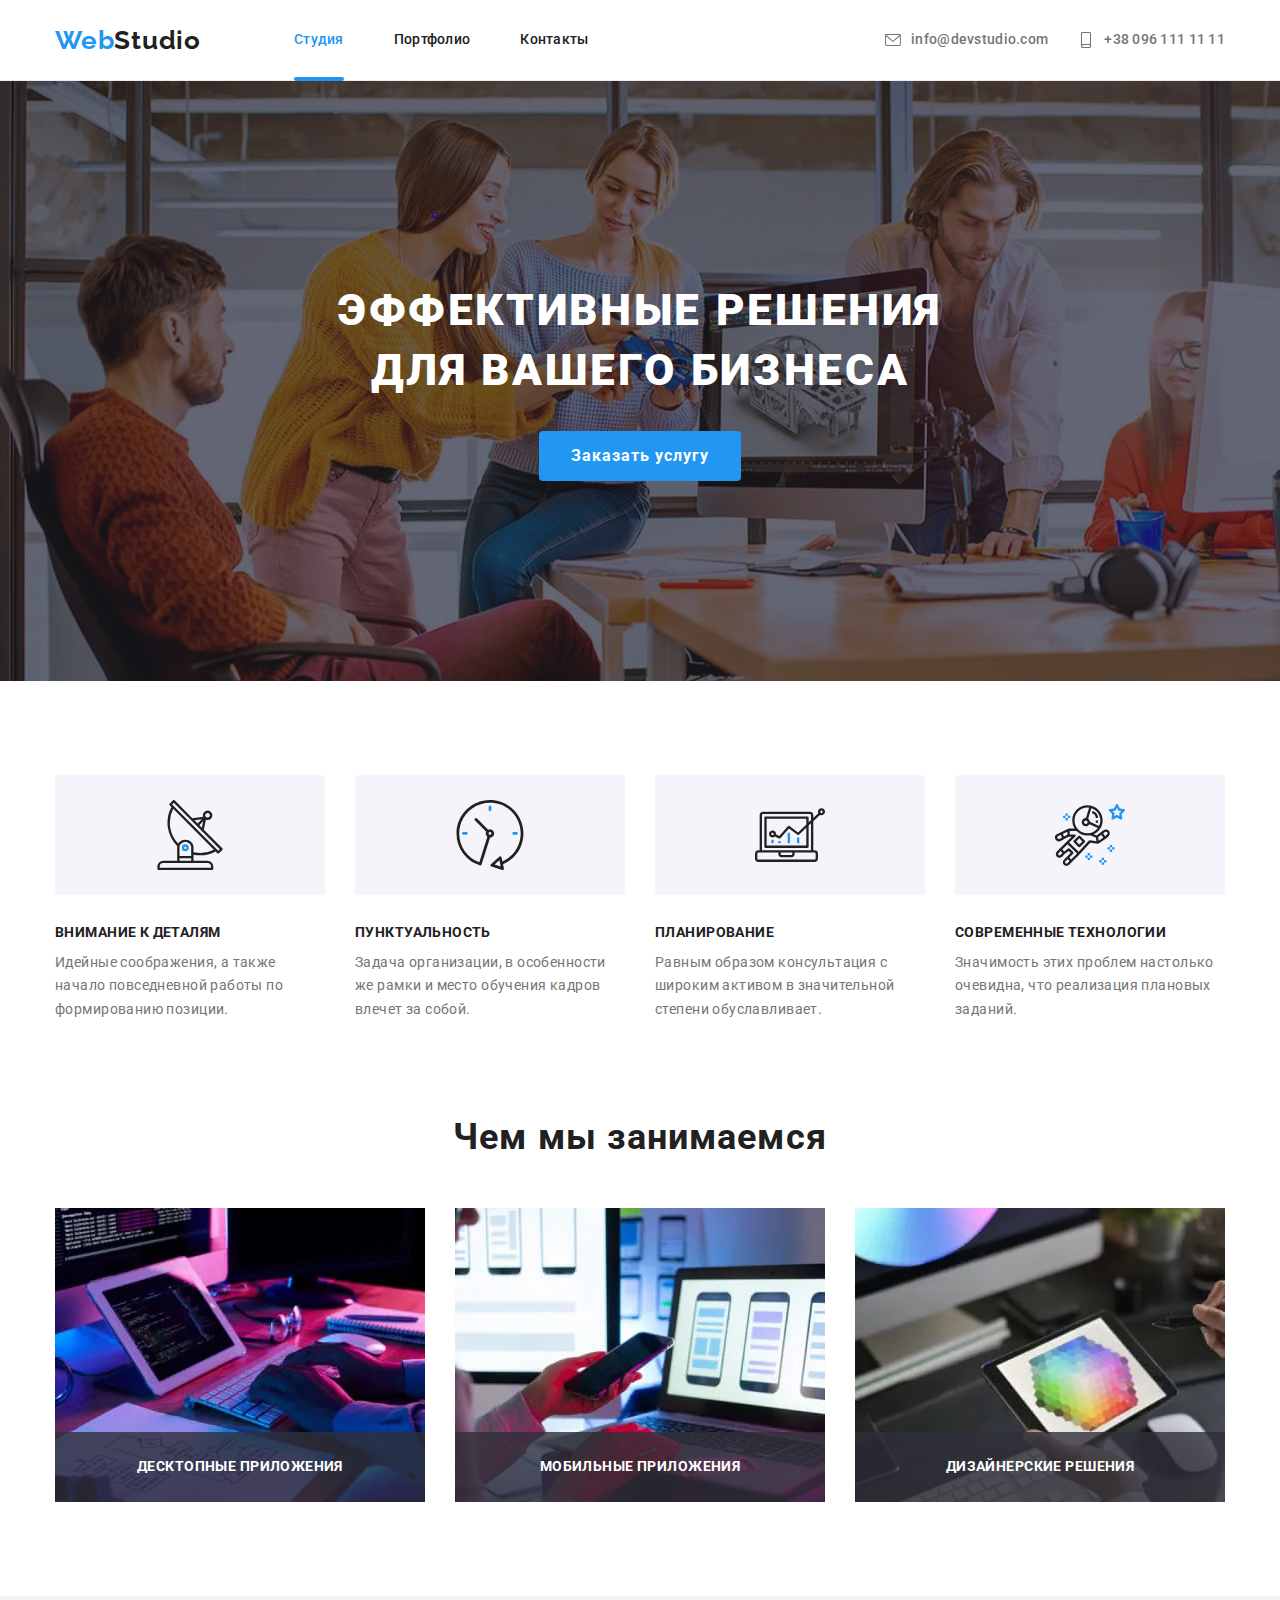
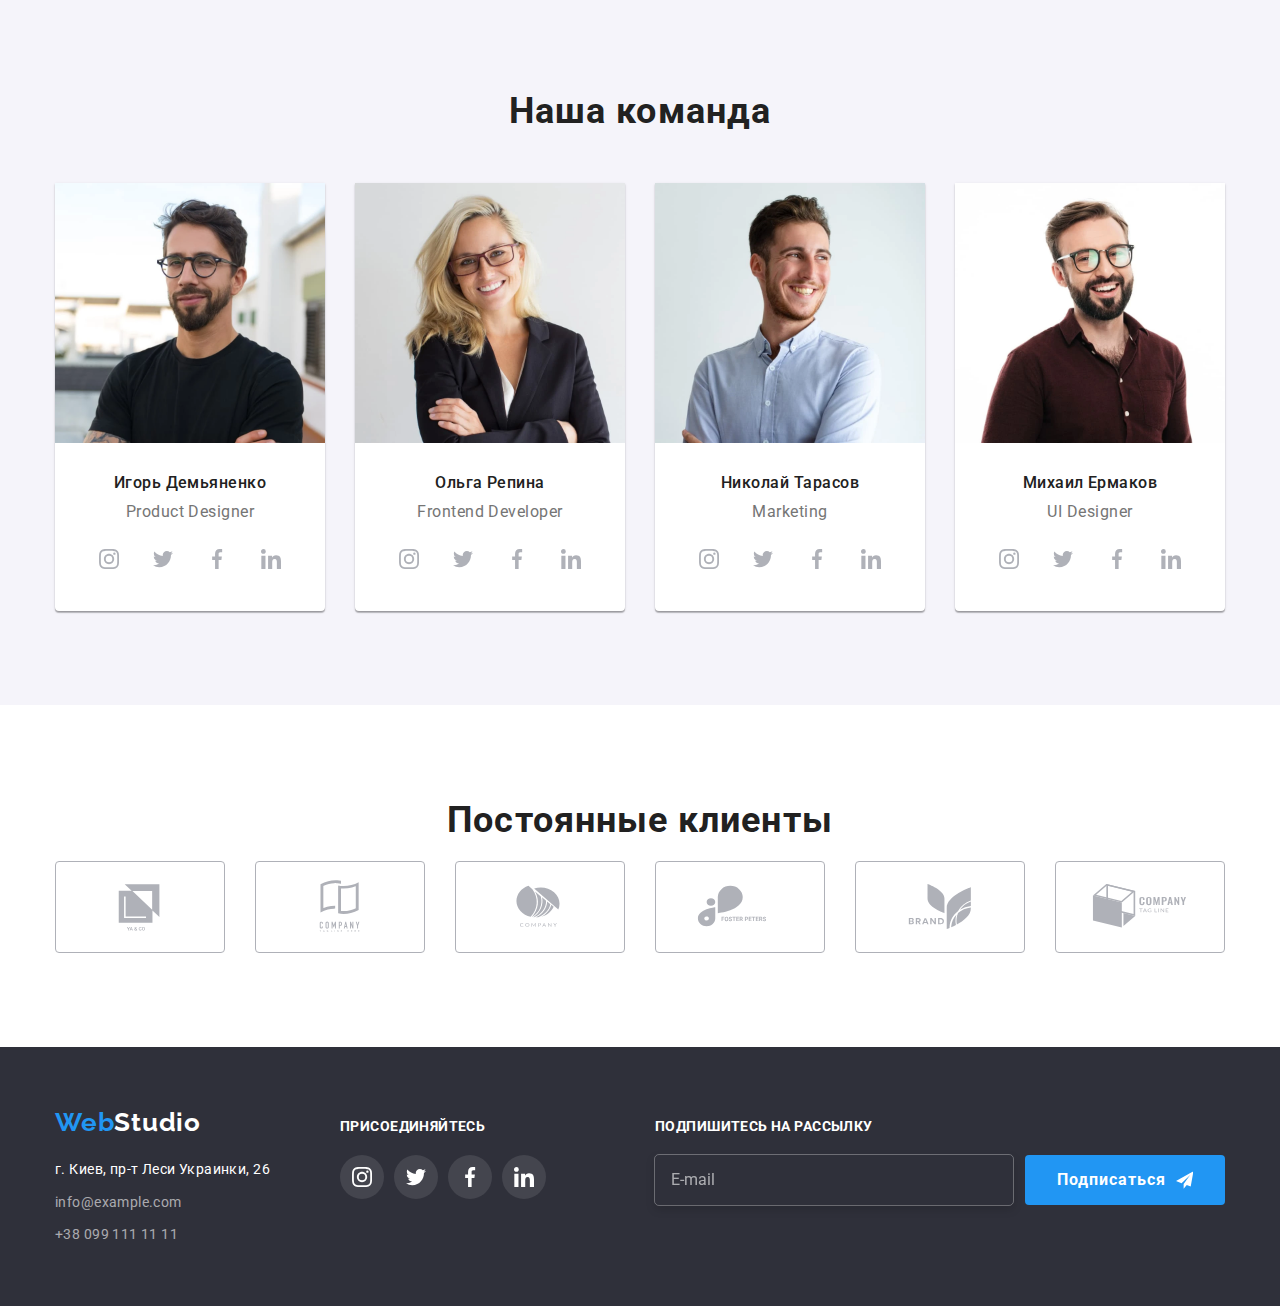
==== commit 7615a6e1: "Исправляет замечания" ====
--- a/index.html
+++ b/index.html
@@ -123,13 +123,35 @@
                 <ul class="jobs__list list">
                     <li class="jobs__item">
                         <div class="jobs__thumb">
-                            <img width="370" height="294" src="./images/jobs/img-1.jpg" alt="Картинка с примером создания кода">
+                            <picture>
+                                <source srcset="./images/jobs/img-1_lg.webp    1x,
+                                                ./images/jobs/img-1_lg@2x.webp 2x"
+                                        media="(min-width: 1200px)"
+                                        type="image/webp"/>
+                            
+                                <source srcset="./images/jobs/img-1_lg.jpg    1x,
+                                                ./images/jobs/img-1_lg@2x.jpg 2x"
+                                        media="(min-width: 1200px)"
+                                        type="image/jpg"/>
+                            <img width="370" height="294" src="./images/jobs/img-1_lg.jpg" alt="Картинка с примером создания кода">
+                            </picture>
                             <div class="jobs__text-area"><p class="jobs__text">Десктопные приложения</p></div>
                         </div>
                     </li>
                     <li class="jobs__item">
                         <div class="jobs__thumb">
-                            <img width="370" height="294" src="./images/jobs/img-2.jpg" alt="Картинка с примером создания мобильных приложений">
+                            <picture>
+                                <source srcset="./images/jobs/img-2_lg.webp    1x,
+                                                ./images/jobs/img-2_lg@2x.webp 2x" 
+                                        media="(min-width: 1200px)"
+                                        type="image/webp"/>
+                            
+                                <source srcset="./images/jobs/img-2_lg.jpg    1x,
+                                                ./images/jobs/img-2_lg@2x.jpg 2x" 
+                                        media="(min-width: 1200px)"
+                                        type="image/jpg"/>
+                                <img width="370" height="294" src="./images/jobs/img-2_lg.jpg" alt="Картинка с примером создания мобильных приложений">
+                            </picture>
                             <div class="jobs__text-area">
                                 <p class="jobs__text">Мобильные приложения</p>
                             </div>
@@ -137,7 +159,18 @@
                     </li>
                     <li class="jobs__item">
                         <div class="jobs__thumb">
-                            <img width="370" height="294" src="./images/jobs/img-3.jpg" alt="Картинка с примером оформления сайтов">
+                            <picture>
+                                <source srcset="./images/jobs/img-3_lg.webp    1x,
+                                                ./images/jobs/img-3_lg@2x.webp 2x" 
+                                        media="(min-width: 1200px)"
+                                        type="image/webp"/>
+                            
+                                <source srcset="./images/jobs/img-3_lg.jpg    1x,
+                                                ./images/jobs/img-3_lg@2x.jpg 2x" 
+                                        media="(min-width: 1200px)"
+                                        type="image/jpg"/>
+                                <img width="370" height="294" src="./images/jobs/img-3_lg.jpg" alt="Картинка с примером оформления сайтов">
+                            </picture>
                             <div class="jobs__text-area">
                                 <p class="jobs__text">Дизайнерские решения</p>
                             </div>
@@ -184,7 +217,7 @@
                                             ./images/team/photo-1_sm@2x.jpg 2x"
                                             media="(max-width: 767px)"
                                             type="image/jpg" />
-                            <img class="team__image" src="./images/team/photo-1_sm.jpg" alt="фото Игоря Демьяненко" width="100%" height="auto">
+                            <img class="team__image" src="./images/team/photo-1_sm.jpg" alt="фото Игоря Демьяненко">
                         </picture>
                         <div class="team__content">
                             <h3 class="team__name">Игорь Демьяненко</h3>
@@ -253,7 +286,7 @@
                                             ./images/team/photo-2_sm@2x.jpg 2x" 
                                             media="(max-width: 767px)"
                                             type="image/jpg" />
-                            <img class="team__image" src="./images/team/photo-2_sm.jpg" alt="фото Ольги Репиной" width="100%" height="auto">
+                            <img class="team__image" src="./images/team/photo-2_sm.jpg" alt="фото Ольги Репиной">
                         </picture>
                         <div class="team__content">
                             <h3 class="team__name">Ольга Репина</h3>
@@ -322,7 +355,7 @@
                                             ./images/team/photo-3_sm@2x.jpg 2x" 
                                             media="(max-width: 767px)"
                                             type="image/jpg" />
-                            <img class="team__image" src="./images/team/photo-3_sm.jpg" alt="фото Николая Тарасова" width="100%" height="auto">
+                            <img class="team__image" src="./images/team/photo-3_sm.jpg" alt="фото Николая Тарасова">
                         </picture>
                         <div class="team__content">
                             <h3 class="team__name">Николай Тарасов</h3>
@@ -391,7 +424,7 @@
                                             ./images/team/photo-4_sm@2x.jpg 2x" 
                                             media="(max-width: 767px)"
                                             type="image/jpg" />
-                            <img class="team__image" src="./images/team/photo-4_sm.jpg" alt="фото Михаила Ермакова" width="100%" height="auto">
+                            <img class="team__image" src="./images/team/photo-4_sm.jpg" alt="фото Михаила Ермакова">
                         </picture>
                         <div class="team__content">
                             <h3 class="team__name">Михаил Ермаков</h3>
@@ -550,7 +583,7 @@
                     <input class="subscription__input" type="email" name="subscription" placeholder="E-mail">
                     <button class="button subscription__button" type="submit">Подписаться
                         <svg class="button__icon" width="24" height="24">
-                            <use href="./images/icons/icons.svg#icon-send">
+                            <use href="./images/icons/icons.svg#icon-send"></use>
                         </svg>
                     </button>
                 </form>
@@ -608,7 +641,7 @@
                 </div>
                 <div class="agreement-form">
                     <label class="agreement-form__label">
-                        <input class="agreement-form__checkbox visually-hidden"type="checkbox" >
+                        <input class="agreement-form__checkbox visually-hidden" type="checkbox" >
                     <span class="checkbox">
                         <svg class="checkbox__icon" width="16px" height="15px">
                             <use href="./images/icons/icons.svg#checkbox"/>
--- a/css/main.min.css
+++ b/css/main.min.css
@@ -1,5 +1,5 @@
 :root{--primary-font: roboto, sans-serif;--secondary-font: Raleway, sans-serif;--text-color: #757575;--title-color: #212121;--white-color: #ffffff;--white-transparency-06: rgba(255, 255, 255, 0.6);--modal-placeholder-color: rgba(117, 117, 117, 0.5);--footer-placeholder-color: rgba(255, 255, 255, 0.6);--accent-color: #2196f3;--hover-color: #188ce8;--primary-bkgrnd: #ffffff;--secondary-bkgrnd: #f5f4fa;--button-bkgrnd: #f5f4fa;--hero-bkgrnd: #c4c4c4;--icon-bkgrnd: #f5f4fa;--footer-icon-bkgrnd: rgba(255, 255, 255, 0.1);--card-overlay: rgba(33, 150, 243, 0.9);--footer-background-color: rgba(47, 48, 58, 1);--header-border: #ececec;--portfolio-card-border: #eeeeee;--clients-border: #afb1b8;--timing-function: cubic-bezier(0.4, 0, 0.2, 1);--filter-button-shadow: 0px 3px 1px rgba(0, 0, 0, 0.1),
         0px 1px 2px rgba(0, 0, 0, 0.08), 0px 2px 2px rgba(0, 0, 0, 0.12);--team-card-shadow: 0px 1px 3px rgba(0, 0, 0, 0.12),
         0px 1px 1px rgba(0, 0, 0, 0.14), 0px 2px 1px rgba(0, 0, 0, 0.2);--portfolio-card-shadow: 0px 1px 1px rgba(0, 0, 0, 0.12),
-        0px 4px 4px rgba(0, 0, 0, 0.06), 1px 4px 6px rgba(0, 0, 0, 0.16);--icon-color: #afb1b8;--order-form__icon-color: rgba(33, 33, 33, 1);--checkbox-color: rgba(33, 33, 33, 1);--Hero-overlay: rgba(47, 48, 58, 0.4);--cards-gap: 30px}body{background-color:var(--primary-bkgrnd);color:var(--text-color);font-family:var(--primary-font)}.list{list-style:none;margin:0;padding:0}.container{max-width:480px;margin:0 auto;padding:0 15px}@media screen and (min-width: 768px){.container{max-width:768px}}@media screen and (min-width: 1200px){.container{max-width:1200px}}.title{margin:0;color:var(--title-color);font-weight:700;font-size:36px;line-height:1.17;text-align:center;letter-spacing:0.03em}img{display:block;max-width:100%}.visually-hidden{position:absolute;width:1px;height:1px;margin:-1px;border:0;padding:0;white-space:nowrap;-webkit-clip-path:inset(100%);clip-path:inset(100%);clip:rect(0 0 0 0);overflow:hidden}.button{border:none;display:block;min-width:200px;border-radius:4px;padding:10px 32px;background-color:var(--accent-color);color:var(--white-color);-webkit-transition:background-color 250ms var(--timing-function);transition:background-color 250ms var(--timing-function);font-family:var(--primary-font);font-weight:700;font-size:16px;line-height:1.87;cursor:pointer;-webkit-box-align:center;-ms-flex-align:center;align-items:center;text-align:center;letter-spacing:0.06em}.button:hover,.button:focus{background-color:var(--hover-color)}.subscription__button{display:-webkit-box;display:-ms-flexbox;display:flex;-webkit-box-align:center;-ms-flex-align:center;align-items:center;-webkit-box-pack:center;-ms-flex-pack:center;justify-content:center}.button__icon{margin-left:10px}.button-close{position:absolute;display:-webkit-inline-box;display:-ms-inline-flexbox;display:inline-flex;top:8px;right:4px;border-radius:50%;width:30px;height:30px;padding:0;border:1px solid rgba(0,0,0,0.1);background-color:var(--white-color);color:#000;-webkit-box-pack:center;-ms-flex-pack:center;justify-content:center;-webkit-box-align:center;-ms-flex-align:center;align-items:center;-webkit-transition:background-color 250ms var(--timing-function);transition:background-color 250ms var(--timing-function)}.button-close:hover,.button-close:focus{color:var(--accent-color)}.button-close .button-close__icon{width:18px;height:18px;fill:currentColor;-webkit-transition:color 250ms var(--timing-function);transition:color 250ms var(--timing-function)}.button-set{display:-webkit-box;display:-ms-flexbox;display:flex;-ms-flex-wrap:wrap;flex-wrap:wrap;-webkit-box-pack:left;-ms-flex-pack:left;justify-content:left;margin-bottom:40px;max-width:370px}.button-set__item{margin-bottom:15px}.button-set__item:not(:first-child){margin-left:8px}.button-set__item:nth-last-child(-n+2){margin-bottom:0}.button-set__item:nth-child(4n){margin-left:0}@media screen and (min-width: 768px){.button-set__item:nth-child(4n){margin-left:8px}}@media screen and (max-width: 479px){.button-set{max-width:300px}.button-set__item:nth-child(4n){margin-left:8px}.button-set__item:nth-child(2n+1){margin-left:0}.button-set__item:last-child{margin-bottom:0}}@media screen and (min-width: 768px){.button-set{-ms-flex-wrap:nowrap;flex-wrap:nowrap;max-width:100%;-webkit-box-pack:center;-ms-flex-pack:center;justify-content:center;margin-bottom:30px}}@media screen and (min-width: 1200px){.button-set{margin-bottom:50px}}.button-filter{border-radius:4px;border:none;padding:6px 22px;min-width:73px;color:var(--title-color);background-color:var(--button-bkgrnd);font-family:var(--primary-font);font-weight:500;font-size:16px;line-height:1.62;cursor:pointer;text-align:center;letter-spacing:0.03em;-webkit-transition:background-color 250ms var(--timing-function),color 250ms var(--timing-function),-webkit-box-shadow 250ms var(--timing-function);transition:background-color 250ms var(--timing-function),color 250ms var(--timing-function),-webkit-box-shadow 250ms var(--timing-function);transition:background-color 250ms var(--timing-function),color 250ms var(--timing-function),box-shadow 250ms var(--timing-function);transition:background-color 250ms var(--timing-function),color 250ms var(--timing-function),box-shadow 250ms var(--timing-function),-webkit-box-shadow 250ms var(--timing-function)}.button-filter:hover,.button-filter:focus{color:var(--white-color);background-color:var(--accent-color);-webkit-box-shadow:var(--filter-button-shadow);box-shadow:var(--filter-button-shadow)}.mobile-menu__button{position:relative;display:block;z-index:1;width:40px;height:40px;margin:0;padding:0;background-color:transparent;border:transparent;margin-left:auto;-webkit-transition:color 250ms var(--timing-function);transition:color 250ms var(--timing-function)}.mobile-menu__button:hover{color:var(--accent-color)}@media screen and (min-width: 768px){.mobile-menu__button{display:none}}.mobile-menu__button.is-active .mobile-menu__open{opacity:0}.mobile-menu__button.is-active .mobile-menu__close{opacity:1}.order-form{width:100%}.order-form__title{display:block;color:var(--title-color);margin-bottom:12px;text-align:center;Font-style:Bold;Font-size:20px;Line-height:1.15;Letter-spacing:3%}.order-form__label{color:var(--text-color);text-align:left;margin-bottom:4px;font-size:12px;line-height:1.17}.inputarea{display:-webkit-box;display:-ms-flexbox;display:flex;-webkit-box-orient:vertical;-webkit-box-direction:normal;-ms-flex-direction:column;flex-direction:column;-webkit-box-pack:center;-ms-flex-pack:center;justify-content:center;width:100%;margin:0;padding:0;list-style:none;margin-bottom:20px}.order-form__item{position:relative;display:-webkit-box;display:-ms-flexbox;display:flex;-webkit-box-orient:vertical;-webkit-box-direction:normal;-ms-flex-direction:column;flex-direction:column}.order-form__item:not(:last-child){margin-bottom:10px}.order-form__input{border:1px solid rgba(33,33,33,0.2);border-radius:4px;padding:11px 12px;padding-left:42px;-webkit-transition:border 250ms var(--timing-function);transition:border 250ms var(--timing-function)}.order-form__input:focus{border:1px solid #2196f3;-webkit-box-sizing:border-box;box-sizing:border-box;border-radius:4px;outline:transparent}.order-form__input:focus ~ .order-form__thumb{color:var(--accent-color)}.order-form__icon{position:absolute;bottom:11px;left:12px;fill:currentColor}.order-form__thumb{color:var(--order-form__icon-color);-webkit-transition:color 250ms var(--timing-function);transition:color 250ms var(--timing-function)}.order-form__textarea{padding:12px 16px;border:1px solid rgba(33,33,33,0.2);border-radius:4px;height:120px;resize:none;-webkit-transition:border 250ms var(--timing-function);transition:border 250ms var(--timing-function)}.order-form__textarea::-webkit-input-placeholder{font-size:14px;line-height:1.14;color:var(--modal-placeholder-color)}.order-form__textarea:-ms-input-placeholder{font-size:14px;line-height:1.14;color:var(--modal-placeholder-color)}.order-form__textarea::-ms-input-placeholder{font-size:14px;line-height:1.14;color:var(--modal-placeholder-color)}.order-form__textarea::placeholder{font-size:14px;line-height:1.14;color:var(--modal-placeholder-color)}.order-form__textarea:focus{border:1px solid #2196f3;-webkit-box-sizing:border-box;box-sizing:border-box;border-radius:4px;outline:transparent}.agreement-form{position:relative;display:-webkit-box;display:-ms-flexbox;display:flex;-webkit-box-align:baseline;-ms-flex-align:baseline;align-items:baseline;-webkit-box-pack:left;-ms-flex-pack:left;justify-content:left;margin-bottom:30px}.agreement-form__button{display:block;margin-left:auto;margin-right:auto}.agreement-form__label{font-size:12px;line-height:1.16;margin-left:24px}.agreement-form__link{color:var(--accent-color)}.checkbox{width:16px;height:15px}.checkbox__icon{position:absolute;top:50%;left:0;-webkit-transform:translate(0, -50%);transform:translate(0, -50%);fill:var(--checkbox-color);-webkit-transition:background-color 250ms var(--timing-function);transition:background-color 250ms var(--timing-function)}.agreement-form__checkbox:checked ~ .checkbox .checkbox__icon{background-color:var(--accent-color);border-radius:1px;fill:var(--white-color)}.checkbox__icon--active{fill:transparent;-webkit-transition:fill 250ms var(--timing-function);transition:fill 250ms var(--timing-function)}.mobile-menu{position:absolute;left:0;top:0;background-color:var(--white-color);width:100%;padding:48px 40px;-webkit-transition:-webkit-transform 750ms var(--timing-function);transition:-webkit-transform 750ms var(--timing-function);transition:transform 750ms var(--timing-function);transition:transform 750ms var(--timing-function), -webkit-transform 750ms var(--timing-function);pointer-events:none;visibility:hidden;-webkit-transform:translateY(100%) scale(50%);transform:translateY(100%) scale(50%)}.mobile-menu.is-open{-webkit-transform:translateY(0);transform:translateY(0);visibility:visible;pointer-events:initial;scale:100%}.mobile-nav{margin-bottom:302px}.mobile-nav__item:not(:last-child){margin-bottom:32px}.mobile-nav__link{color:var(--title-color);text-decoration:none;font-family:Roboto;font-weight:500;font-size:40px;line-height:1.18;letter-spacing:0.02;-webkit-transition:color 250ms var(--timing-function);transition:color 250ms var(--timing-function)}.mobile-nav__link:hover{color:var(--accent-color)}.mobile-nav__link--current{color:var(--accent-color)}.mobile-contacts{margin-bottom:64px}.mobile-contacts__tel{display:block;color:var(--accent-color);text-decoration:none;font-family:'Roboto';font-weight:500;font-size:34px;line-height:1.18;letter-spacing:0.02em;-webkit-transition:color 250ms var(--timing-function);transition:color 250ms var(--timing-function)}@media screen and (max-width: 479px){.mobile-contacts__tel{font-size:26px}}.mobile-contacts__tel:hover{color:var(--hover-color)}.mobile-contacts__mail{display:block;color:var(--text-color);text-decoration:none;font-family:'Roboto';font-weight:500;font-size:24px;line-height:1.17;letter-spacing:0.02em;-webkit-transition:color 250ms var(--timing-function);transition:color 250ms var(--timing-function)}.mobile-contacts__mail:hover{color:var(--accent-color)}.mobile-contacts__item:not(:last-child){margin-bottom:32px}.mobile-socials__link{display:block;font-family:'Roboto';font-weight:500;font-size:18px;line-height:1.22;letter-spacing:0.02em;text-decoration:none;color:var(--accent-color)}.mobile-socials__link:hover{color:var(--hover-color)}.mobile-socials__list{display:-webkit-box;display:-ms-flexbox;display:flex;-ms-flex-wrap:wrap;flex-wrap:wrap}.mobile-socials__item{padding:0 10px}.mobile-socials__item:not(:last-child){border-right:1px solid rgba(33,33,33,0.2)}.mobile-menu__icon{fill:currentColor}.mobile-menu__open{opacity:1}.mobile-menu__close{opacity:0}.contacts{display:none;margin-left:auto;-webkit-box-align:center;-ms-flex-align:center;align-items:center}@media screen and (min-width: 768px){.contacts{display:block}}@media screen and (min-width: 1200px){.contacts{display:-webkit-box;display:-ms-flexbox;display:flex}}.contacts__item{margin:0;display:-webkit-box;display:-ms-flexbox;display:flex}@media screen and (min-width: 768px) and (max-width: 1199px){.contacts__item:not(:last-child){margin-bottom:10px}}@media screen and (min-width: 1200px){.contacts__item:last-child{margin-left:30px}}.contacts__link{display:-webkit-inline-box;display:-ms-inline-flexbox;display:inline-flex;-webkit-box-align:center;-ms-flex-align:center;align-items:center;color:var(--text-color);-webkit-transition:color 250ms var(--timing-function);transition:color 250ms var(--timing-function);text-decoration:none;font-weight:500;font-size:14px;line-height:1.14;letter-spacing:0.02em}.contacts__link:hover,.contacts__link:focus{color:var(--accent-color)}.contacts__icon{width:16px;height:16px;margin-right:10px;fill:currentColor}.page-header{border-bottom:1px solid var(--header-border)}.flex-container{display:-webkit-box;display:-ms-flexbox;display:flex;-webkit-box-align:center;-ms-flex-align:center;align-items:center;height:60px}@media screen and (min-width: 768px){.flex-container{height:80px}}.logo{display:block;margin-bottom:20px;text-decoration:none;font-family:var(--secondary-font);font-weight:700;font-size:24px;line-height:1.16;letter-spacing:0.03em}@media screen and (min-width: 1200px){.logo{font-size:26px;line-height:1.19}}.logo--light-theme{color:var(--title-color)}.logo--dark-theme{margin-right:0;margin-bottom:20px;color:var(--white-color);text-align:center}@media screen and (min-width: 1200px){.logo--dark-theme{text-align:left}}.logo__accent{color:var(--accent-color)}.nav{display:-webkit-box;display:-ms-flexbox;display:flex;-webkit-box-align:center;-ms-flex-align:center;align-items:center}.nav__list{display:none}@media screen and (min-width: 768px){.nav__list{display:-webkit-box;display:-ms-flexbox;display:flex;margin-left:88px}}@media screen and (min-width: 1200px){.nav__list{display:-webkit-box;display:-ms-flexbox;display:flex;margin-left:93px}}.nav__item{position:relative}.nav__item:not(:last-child){margin-right:50px}.nav__link{display:block;padding-top:32px;padding-bottom:32px;color:var(--title-color);text-decoration:none;font-weight:500;font-size:14px;line-height:1.14;letter-spacing:0.02em;-webkit-transition:color 250ms var(--timing-function);transition:color 250ms var(--timing-function)}.nav__link:hover,.nav__link:focus{color:var(--accent-color)}.nav__link--current{color:var(--accent-color)}.nav__link--current::after{content:'';display:block;position:absolute;bottom:-1px;width:100%;height:4px;border-radius:2px;background-color:var(--accent-color)}.hero{padding-top:118px;padding-bottom:118px;text-align:center;color:var(--white-color);max-width:480px;margin-left:auto;margin-right:auto;background-color:var(--hero-bkgrnd);background-image:-webkit-gradient(linear, left top, left bottom, from(var(--Hero-overlay)), to(var(--Hero-overlay))),url(/images/hero/hero-bg_sm.png);background-image:linear-gradient(var(--Hero-overlay), var(--Hero-overlay)),url(/images/hero/hero-bg_sm.png);background-image:-webkit-gradient(linear, left top, left bottom, from(var(--Hero-overlay)), to(var(--Hero-overlay))),-webkit-image-set(url(/images/hero/hero-bg_sm.webp) 1x);background-image:linear-gradient(var(--Hero-overlay), var(--Hero-overlay)),-webkit-image-set(url(/images/hero/hero-bg_sm.webp) 1x)}@media screen and (min-device-pixel-ratio: 2), screen and (-moz-min-device-pixel-ratio: 2), screen and (-webkit-min-device-pixel-ratio: 2), screen and (min-resolution: 192dpi), screen and (min-resolution: 2dppx){.hero{background-image:-webkit-gradient(linear, left top, left bottom, from(var(--Hero-overlay)), to(var(--Hero-overlay))),url(/images/hero/hero-bg_sm@2x.png);background-image:linear-gradient(var(--Hero-overlay), var(--Hero-overlay)),url(/images/hero/hero-bg_sm@2x.png);background-image:-webkit-gradient(linear, left top, left bottom, from(var(--Hero-overlay)), to(var(--Hero-overlay))),-webkit-image-set(url(/images/hero/hero-bg_sm@2x.webp) 2x);background-image:linear-gradient(var(--Hero-overlay), var(--Hero-overlay)),-webkit-image-set(url(/images/hero/hero-bg_sm@2x.webp) 2x)}}@media screen and (min-width: 768px){.hero{background-image:-webkit-gradient(linear, left top, left bottom, from(var(--Hero-overlay)), to(var(--Hero-overlay))),url(/images/hero/hero-bg_md.png);background-image:linear-gradient(var(--Hero-overlay), var(--Hero-overlay)),url(/images/hero/hero-bg_md.png);background-image:-webkit-gradient(linear, left top, left bottom, from(var(--Hero-overlay)), to(var(--Hero-overlay))),-webkit-image-set(url(/images/hero/hero-bg_md.webp) 1x);background-image:linear-gradient(var(--Hero-overlay), var(--Hero-overlay)),-webkit-image-set(url(/images/hero/hero-bg_md.webp) 1x);max-width:768px}}@media screen and (min-width: 768px) and (min-device-pixel-ratio: 2), screen and (min-width: 768px) and (-moz-min-device-pixel-ratio: 2), screen and (min-width: 768px) and (-webkit-min-device-pixel-ratio: 2), screen and (min-width: 768px) and (min-resolution: 192dpi), screen and (min-width: 768px) and (min-resolution: 2dppx){.hero{background-image:-webkit-gradient(linear, left top, left bottom, from(var(--Hero-overlay)), to(var(--Hero-overlay))),url(/images/hero/hero-bg_md@2x.png);background-image:linear-gradient(var(--Hero-overlay), var(--Hero-overlay)),url(/images/hero/hero-bg_md@2x.png);background-image:-webkit-gradient(linear, left top, left bottom, from(var(--Hero-overlay)), to(var(--Hero-overlay))),-webkit-image-set(url(/images/hero/hero-bg_md@2x.webp) 2x);background-image:linear-gradient(var(--Hero-overlay), var(--Hero-overlay)),-webkit-image-set(url(/images/hero/hero-bg_md@2x.webp) 2x)}}@media screen and (min-width: 1200px){.hero{background-image:-webkit-gradient(linear, left top, left bottom, from(var(--Hero-overlay)), to(var(--Hero-overlay))),url(/images/hero/hero-bg_lg.png);background-image:linear-gradient(var(--Hero-overlay), var(--Hero-overlay)),url(/images/hero/hero-bg_lg.png);background-image:-webkit-gradient(linear, left top, left bottom, from(var(--Hero-overlay)), to(var(--Hero-overlay))),-webkit-image-set(url(/images/hero/hero-bg_lg.webp) 1x);background-image:linear-gradient(var(--Hero-overlay), var(--Hero-overlay)),-webkit-image-set(url(/images/hero/hero-bg_lg.webp) 1x);max-width:1600px;padding-top:200px;padding-bottom:200px;margin-bottom:0}}@media screen and (min-width: 1200px) and (min-device-pixel-ratio: 2), screen and (min-width: 1200px) and (-moz-min-device-pixel-ratio: 2), screen and (min-width: 1200px) and (-webkit-min-device-pixel-ratio: 2), screen and (min-width: 1200px) and (min-resolution: 192dpi), screen and (min-width: 1200px) and (min-resolution: 2dppx){.hero{background-image:-webkit-gradient(linear, left top, left bottom, from(var(--Hero-overlay)), to(var(--Hero-overlay))),url(/images/hero/hero-bg_lg@2x.png);background-image:linear-gradient(var(--Hero-overlay), var(--Hero-overlay)),url(/images/hero/hero-bg_lg@2x.png);background-image:-webkit-gradient(linear, left top, left bottom, from(var(--Hero-overlay)), to(var(--Hero-overlay))),-webkit-image-set(url(/images/hero/hero-bg_lg@2x.webp) 2x);background-image:linear-gradient(var(--Hero-overlay), var(--Hero-overlay)),-webkit-image-set(url(/images/hero/hero-bg_lg@2x.webp) 2x)}}.hero__title{max-width:360px;margin-top:0;margin-bottom:30px;margin-right:auto;margin-left:auto;font-weight:900;font-size:26px;line-height:1.62;letter-spacing:0.06em;text-transform:uppercase;text-align:center}@media screen and (min-width: 1200px){.hero__title{max-width:696px;font-size:44px;line-height:1.36;padding:0}}.hero__button{margin-left:auto;margin-right:auto}.button{border:none;display:block;min-width:200px;border-radius:4px;padding:10px 32px;background-color:var(--accent-color);color:var(--white-color);-webkit-transition:background-color 250ms var(--timing-function);transition:background-color 250ms var(--timing-function);font-family:var(--primary-font);font-weight:700;font-size:16px;line-height:1.87;cursor:pointer;-webkit-box-align:center;-ms-flex-align:center;align-items:center;text-align:center;letter-spacing:0.06em}.button:hover,.button:focus{background-color:var(--hover-color)}.subscription__button{display:-webkit-box;display:-ms-flexbox;display:flex;-webkit-box-align:center;-ms-flex-align:center;align-items:center;-webkit-box-pack:center;-ms-flex-pack:center;justify-content:center}.button__icon{margin-left:10px}.hero-backdrop{position:fixed;z-index:2;left:0;top:0;width:100%;height:100%;background-color:rgba(0,0,0,0.2);opacity:1;-webkit-transition:opacity 250ms var(--timing-function);transition:opacity 250ms var(--timing-function)}.hero-backdrop.is-hidden{opacity:0;pointer-events:none}.hero-backdrop.is-hidden .hero-modal{-webkit-transform:translate(-50%, -50%) scale(0.5);transform:translate(-50%, -50%) scale(0.5)}.hero-modal{position:relative;display:-webkit-box;display:-ms-flexbox;display:flex;left:50%;top:50%;max-width:450px;padding:40px;-webkit-transform:translate(-50%, -50%) scale(1);transform:translate(-50%, -50%) scale(1);background-color:var(--white-color);border-radius:4px;-webkit-transition:-webkit-transform 250ms var(--timing-function);transition:-webkit-transform 250ms var(--timing-function);transition:transform 250ms var(--timing-function);transition:transform 250ms var(--timing-function), -webkit-transform 250ms var(--timing-function);-webkit-box-shadow:0px 1px 3px rgba(0,0,0,0.12),0px 1px 1px rgba(0,0,0,0.14),0px 2px 1px rgba(0,0,0,0.2);box-shadow:0px 1px 3px rgba(0,0,0,0.12),0px 1px 1px rgba(0,0,0,0.14),0px 2px 1px rgba(0,0,0,0.2)}@media screen and (max-width: 479px){.hero-modal{top:0;-webkit-transform:translate(-50%, 0) scale(1);transform:translate(-50%, 0) scale(1)}}@media screen and (min-width: 768px){.hero-modal{top:50%;-webkit-transform:translate(-50%, -50%) scale(1);transform:translate(-50%, -50%) scale(1)}}@media screen and (min-width: 1200px){.hero-modal{max-width:528px}}.features{padding-top:60px;padding-bottom:60px}@media screen and (min-width: 1200px){.features{padding-top:94px;padding-bottom:94px}}@media screen and (min-width: 768px){.features__list{display:-webkit-box;display:-ms-flexbox;display:flex;-ms-flex-wrap:wrap;flex-wrap:wrap;margin-right:-30px;margin-bottom:-30px}}@media screen and (min-width: 1200px){.features__list{-ms-flex-wrap:nowrap;flex-wrap:nowrap;margin:0}}.features__icon{width:70px;height:70px}.features__thumb{display:-webkit-box;display:-ms-flexbox;display:flex;-webkit-box-pack:center;-ms-flex-pack:center;justify-content:center;-webkit-box-align:center;-ms-flex-align:center;align-items:center;height:120px;margin-bottom:30px;background-color:var(--icon-bkgrnd);border-radius:4px}.features__text{margin:0;color:var(--text-color);font-size:14px;line-height:1.71;letter-spacing:0.03em}.features__title{margin:0 0 10px;color:var(--title-color);text-align:center;font-weight:700;font-size:14px;line-height:1.14;letter-spacing:0.03em;text-transform:uppercase}@media screen and (min-width: 1200px){.features__title{text-align:left}}.features__item:not(:last-child){margin-bottom:30px}@media screen and (min-width: 768px){.features__item{margin-right:30px;margin-bottom:30px;-ms-flex-preferred-size:calc(100%/2 - 30px);flex-basis:calc(100%/2 - 30px)}}@media screen and (min-width: 1200px){.features__item{margin:0}.features__item:not(:last-child){margin-bottom:0;margin-right:30px}}.jobs{display:none;padding-bottom:94px}@media screen and (min-width: 1200px){.jobs{display:block}}.jobs__title{margin-bottom:50px}.jobs__list{display:-webkit-box;display:-ms-flexbox;display:flex}.jobs__thumb{position:relative;z-index:-100}.jobs__item:not(:first-child){margin-left:30px}.jobs__text-area{position:absolute;display:-webkit-inline-box;display:-ms-inline-flexbox;display:inline-flex;left:0;bottom:0;width:100%;min-height:70px;-webkit-box-align:center;-ms-flex-align:center;align-items:center;-webkit-box-pack:center;-ms-flex-pack:center;justify-content:center;background-color:rgba(47,48,58,0.8)}.jobs__text{display:inline-block;color:var(--white-color);font-weight:700;font-size:14px;line-height:1.14;letter-spacing:0.03em;text-transform:uppercase}.team{padding-top:60px;padding-bottom:60px;background-color:var(--secondary-bkgrnd)}@media screen and (min-width: 1200px){.team{padding-top:94px;padding-bottom:94px}}.team__title{margin-bottom:30px;font-size:28px;line-height:1.18}@media screen and (min-width: 1200px){.team__title{margin-bottom:50px;font-size:36px;line-height:1.17}}.team__list{margin-bottom:-30px}@media screen and (min-width: 768px){.team__list{display:-webkit-box;display:-ms-flexbox;display:flex;-ms-flex-wrap:wrap;flex-wrap:wrap;margin-bottom:calc(-1 * var(--cards-gap));margin-left:calc(-1 * var(--cards-gap))}}@media screen and (min-width: 1200px){.team__list{display:-webkit-box;display:-ms-flexbox;display:flex;-ms-flex-wrap:wrap;flex-wrap:wrap;margin-bottom:calc(-1 * var(--cards-gap));margin-left:calc(-1 * var(--cards-gap))}}.team__card{margin-bottom:30px;max-width:450px;background-color:var(--white-color);-webkit-box-shadow:var(--team-card-shadow);box-shadow:var(--team-card-shadow);border-radius:0px 0px 4px 4px}@media screen and (min-width: 768px){.team__card{-ms-flex-preferred-size:calc(100% / 2 - var(--cards-gap));flex-basis:calc(100% / 2 - var(--cards-gap));margin-bottom:var(--cards-gap);margin-left:var(--cards-gap)}}@media screen and (min-width: 1200px){.team__card{-ms-flex-preferred-size:calc(100% / 4 - var(--cards-gap));flex-basis:calc(100% / 4 - var(--cards-gap));margin-bottom:var(--cards-gap);margin-left:var(--cards-gap)}}.team__content{padding-top:30px;padding-bottom:30px;padding-left:32px;padding-right:32px}.team__name{text-align:center;margin:0 0 10px;color:var(--title-color);font-weight:500;font-size:16px;line-height:1.19;letter-spacing:0.03em}.team__prof{text-align:center;margin:0;margin-bottom:16px;font-size:16px;line-height:1.19;letter-spacing:0.03em}.socials{display:-webkit-box;display:-ms-flexbox;display:flex;-webkit-box-pack:center;-ms-flex-pack:center;justify-content:center}.socials__item:not(:first-child){margin-left:10px}.socials__icon{fill:currentColor;background-size:50px}.socials__link{display:-webkit-inline-box;display:-ms-inline-flexbox;display:inline-flex;-webkit-box-pack:center;-ms-flex-pack:center;justify-content:center;-webkit-box-align:center;-ms-flex-align:center;align-items:center;border-radius:50%;width:44px;height:44px;color:var(--icon-color);-webkit-transition:background-color 250ms var(--timing-function),color 250ms var(--timing-function);transition:background-color 250ms var(--timing-function),color 250ms var(--timing-function)}.socials__link:hover,.socials__link:focus{background-color:var(--accent-color);color:var(--white-color)}.socials__link--dark-theme{background-color:var(--footer-icon-bkgrnd);color:var(--white-color)}.clients{padding-top:60px;padding-bottom:60px}@media screen and (min-width: 1200px){.clients{padding-top:94px;padding-bottom:94px}}.clients__title{font-size:28px;line-height:1.18;margin-bottom:30px}@media screen and (min-width: 1200px){.clients__title{margin-bottom:50px;font-size:36px;line-height:1.17}}.clients__list{display:-webkit-box;display:-ms-flexbox;display:flex;-ms-flex-wrap:wrap;flex-wrap:wrap;margin-left:-30px;margin-bottom:-30px}@media screen and (min-width: 1200px){.clients__list{-ms-flex-wrap:nowrap;flex-wrap:nowrap;-webkit-box-pack:justify;-ms-flex-pack:justify;justify-content:space-between;margin-left:0;margin-bottom:0}}.clients__item{display:-webkit-box;display:-ms-flexbox;display:flex;-ms-flex-preferred-size:calc(100%/2 - 30px);flex-basis:calc(100%/2 - 30px);min-height:92px;-webkit-box-pack:center;-ms-flex-pack:center;justify-content:center;-webkit-box-align:center;-ms-flex-align:center;align-items:center;margin-left:30px;margin-bottom:30px}@media screen and (min-width: 768px){.clients__item{-ms-flex-preferred-size:calc(100%/3 - 30px);flex-basis:calc(100%/3 - 30px)}}@media screen and (min-width: 1200px){.clients__item{margin-left:0;margin-bottom:0}.clients__item:not(:last-child){margin-right:30px}}.clients__icon{fill:currentColor}.clients__link{display:-webkit-box;display:-ms-flexbox;display:flex;width:100%;height:100%;-webkit-box-pack:center;-ms-flex-pack:center;justify-content:center;-webkit-box-align:center;-ms-flex-align:center;align-items:center;border:1px solid var(--clients-border);color:var(--icon-color);border-radius:4px;-webkit-transition:color 250ms var(--timing-function),border 250ms var(--timing-function);transition:color 250ms var(--timing-function),border 250ms var(--timing-function)}.clients__link:hover,.clients__link:focus{border:1px solid var(--accent-color);color:var(--accent-color)}.works{padding-top:60px;padding-bottom:60px}@media screen and (min-width: 1200px){.works{padding-top:94px;padding-bottom:94px}}.works__list{display:-webkit-box;display:-ms-flexbox;display:flex;-webkit-box-orient:vertical;-webkit-box-direction:normal;-ms-flex-direction:column;flex-direction:column;margin-bottom:-30px}@media screen and (min-width: 768px){.works__list{-ms-flex-wrap:wrap;flex-wrap:wrap;-webkit-box-orient:horizontal;-webkit-box-direction:normal;-ms-flex-direction:row;flex-direction:row;margin-bottom:0;margin-top:calc(-1 * var(--cards-gap));margin-left:calc(-1 * var(--cards-gap))}}.works__item{margin-bottom:30px;-ms-flex-preferred-size:100%;flex-basis:100%}@media screen and (min-width: 768px){.works__item{-ms-flex-preferred-size:calc(100%/2 - 30px);flex-basis:calc(100%/2 - 30px);margin-left:var(--cards-gap);margin-top:var(--cards-gap);margin-bottom:0}}@media screen and (min-width: 1200px){.works__item{-ms-flex-preferred-size:calc(100%/3 - 30px);flex-basis:calc(100%/3 - 30px)}}.works__thumb{position:relative;overflow:hidden}.works__link{display:block;text-decoration:none;margin:0;-webkit-transition:-webkit-box-shadow 250ms var(--timing-function);transition:-webkit-box-shadow 250ms var(--timing-function);transition:box-shadow 250ms var(--timing-function);transition:box-shadow 250ms var(--timing-function), -webkit-box-shadow 250ms var(--timing-function)}.works__link:hover,.works__link:focus{-webkit-box-shadow:var(--portfolio-card-shadow);box-shadow:var(--portfolio-card-shadow)}.works__link:hover .card-overlay,.works__link:focus .card-overlay{-webkit-transform:translate(0, 0);transform:translate(0, 0);opacity:1}.works__content{border:1px solid var(--portfolio-card-border);border-top:none;padding-top:20px;padding-bottom:20px;padding-left:24px;padding-right:24px}.works__title{margin:0 0 4px;color:var(--title-color);font-size:18px;line-height:2;letter-spacing:0.06em}.works__type{margin:0;color:var(--text-color);font-size:16px;line-height:1.87;letter-spacing:0.03em}.card-overlay{position:absolute;top:0;left:0;width:100%;height:100%;-webkit-transform:translate(0, 100%);transform:translate(0, 100%);padding:63px 24px;background-color:var(--card-overlay);opacity:0;-webkit-transition:opacity 750ms var(--timing-function),-webkit-transform 750ms var(--timing-function);transition:opacity 750ms var(--timing-function),-webkit-transform 750ms var(--timing-function);transition:transform 750ms var(--timing-function),opacity 750ms var(--timing-function);transition:transform 750ms var(--timing-function),opacity 750ms var(--timing-function),-webkit-transform 750ms var(--timing-function)}.card-overlay__text{color:var(--white-color);font-weight:400;font-size:18px;line-height:1.56;letter-spacing:0.03em;margin:0}.footer{padding-top:60px;padding-bottom:60px;background-color:var(--footer-background-color)}.footer__container{display:-webkit-box;display:-ms-flexbox;display:flex;-webkit-box-orient:vertical;-webkit-box-direction:normal;-ms-flex-direction:column;flex-direction:column;-webkit-box-align:center;-ms-flex-align:center;align-items:center}@media screen and (min-width: 768px){.footer__container{padding-left:76px;padding-right:89px}}@media screen and (min-width: 1200px){.footer__container{-webkit-box-orient:horizontal;-webkit-box-direction:normal;-ms-flex-direction:row;flex-direction:row;padding-left:15px;padding-right:15px}}@media screen and (min-width: 768px){.footer__thumb{width:100%;display:-webkit-box;display:-ms-flexbox;display:flex;-webkit-box-pack:justify;-ms-flex-pack:justify;justify-content:space-between;-webkit-box-align:center;-ms-flex-align:center;align-items:center}}@media screen and (min-width: 1200px){.footer__thumb{-webkit-box-pack:start;-ms-flex-pack:start;justify-content:start}}.address{color:var(--white-color);font-size:14px;line-height:1.71;letter-spacing:0.03em;font-style:normal}.adress-thumb{margin-bottom:60px}@media screen and (min-width: 1200px){.adress-thumb{width:auto;margin:0;margin-right:70px}}.adress__link{color:var(--white-transparency-06);text-decoration:none;font-style:normal;font-size:14px;line-height:1.71;letter-spacing:0.03em;-webkit-transition:color 250ms var(--timing-function);transition:color 250ms var(--timing-function)}.adress__link:hover,.adress__link:focus{color:var(--accent-color)}.adress__text{display:block;margin-bottom:8px;text-align:center}@media screen and (min-width: 1200px){.adress__text{text-align:left;margin-bottom:9px}}.adress__item{text-align:center}.adress__item:not(:last-child){margin-bottom:8px}@media screen and (min-width: 1200px){.adress__item{text-align:left}}.join-form{margin-bottom:60px}@media screen and (min-width: 1200px){.join-form{margin:0}}.join-form__title{display:block;margin-top:0;margin-bottom:20px;text-align:center;color:var(--white-color);font-weight:700;font-size:14px;line-height:1.14;letter-spacing:0.03em;text-transform:uppercase}@media screen and (min-width: 1200px){.join-form__title{text-align:left}}.subscription{width:100%;margin:0}@media screen and (min-width: 1200px){.subscription{width:auto;margin-left:auto}}.subscription__title{display:block;margin-top:0;margin-bottom:20px;text-align:center;color:var(--white-color);font-weight:700;font-size:14px;line-height:1.14;letter-spacing:0.03em;text-transform:uppercase}@media screen and (min-width: 1200px){.subscription__title{text-align:left}}.subscription__form{display:-webkit-box;display:-ms-flexbox;display:flex;-webkit-box-orient:vertical;-webkit-box-direction:normal;-ms-flex-direction:column;flex-direction:column;-webkit-box-align:center;-ms-flex-align:center;align-items:center;position:relative;color:var(--white-color)}@media screen and (min-width: 1200px){.subscription__form{-webkit-box-orient:horizontal;-webkit-box-direction:normal;-ms-flex-direction:row;flex-direction:row}}.subscription__input{display:block;width:100%;max-width:450px;height:50px;margin-bottom:20px;padding:15px 16px;color:var(--white-color);background-color:var(--footer-background-color);outline:1px solid rgba(255,255,255,0.3);border:none;-webkit-box-sizing:border-box;box-sizing:border-box;-webkit-filter:drop-shadow(0px 4px 4px rgba(0,0,0,0.15));filter:drop-shadow(0px 4px 4px rgba(0,0,0,0.15));border-radius:4px;-webkit-transition:outline 750ms var(--timing-function);transition:outline 750ms var(--timing-function)}.subscription__input:focus{outline:1px solid var(--white-color)}.subscription__input::-webkit-input-placeholder{color:var(--footer-placeholder-color);font-family:var(--primary-font);font-style:normal;font-weight:400;font-size:16px;line-height:1.25}.subscription__input:-ms-input-placeholder{color:var(--footer-placeholder-color);font-family:var(--primary-font);font-style:normal;font-weight:400;font-size:16px;line-height:1.25}.subscription__input::-ms-input-placeholder{color:var(--footer-placeholder-color);font-family:var(--primary-font);font-style:normal;font-weight:400;font-size:16px;line-height:1.25}.subscription__input::placeholder{color:var(--footer-placeholder-color);font-family:var(--primary-font);font-style:normal;font-weight:400;font-size:16px;line-height:1.25}@media screen and (min-width: 1200px){.subscription__input{margin:0;margin-right:12px;width:358px}}.subscription__button{width:200px;height:50px}
+        0px 4px 4px rgba(0, 0, 0, 0.06), 1px 4px 6px rgba(0, 0, 0, 0.16);--icon-color: #afb1b8;--order-form__icon-color: rgba(33, 33, 33, 1);--checkbox-color: rgba(33, 33, 33, 1);--Hero-overlay: rgba(47, 48, 58, 0.4);--cards-gap: 30px}body{background-color:var(--primary-bkgrnd);color:var(--text-color);font-family:var(--primary-font)}.list{list-style:none;margin:0;padding:0}.container{max-width:480px;margin:0 auto;padding:0 15px}@media screen and (min-width: 768px){.container{max-width:768px}}@media screen and (min-width: 1200px){.container{max-width:1200px}}.title{margin:0;color:var(--title-color);font-weight:700;font-size:36px;line-height:1.17;text-align:center;letter-spacing:0.03em}img{display:block;max-width:100%}.visually-hidden{position:absolute;width:1px;height:1px;margin:-1px;border:0;padding:0;white-space:nowrap;-webkit-clip-path:inset(100%);clip-path:inset(100%);clip:rect(0 0 0 0);overflow:hidden}.button{border:none;display:block;min-width:200px;border-radius:4px;padding:10px 32px;background-color:var(--accent-color);color:var(--white-color);-webkit-transition:background-color 250ms var(--timing-function);transition:background-color 250ms var(--timing-function);font-family:var(--primary-font);font-weight:700;font-size:16px;line-height:1.87;cursor:pointer;-webkit-box-align:center;-ms-flex-align:center;align-items:center;text-align:center;letter-spacing:0.06em}.button:hover,.button:focus{background-color:var(--hover-color)}.subscription__button{display:-webkit-box;display:-ms-flexbox;display:flex;-webkit-box-align:center;-ms-flex-align:center;align-items:center;-webkit-box-pack:center;-ms-flex-pack:center;justify-content:center}.button__icon{margin-left:10px}.button-close{position:absolute;display:-webkit-inline-box;display:-ms-inline-flexbox;display:inline-flex;top:8px;right:4px;border-radius:50%;width:30px;height:30px;padding:0;border:1px solid rgba(0,0,0,0.1);background-color:var(--white-color);color:#000;-webkit-box-pack:center;-ms-flex-pack:center;justify-content:center;-webkit-box-align:center;-ms-flex-align:center;align-items:center;-webkit-transition:background-color 250ms var(--timing-function);transition:background-color 250ms var(--timing-function)}.button-close:hover,.button-close:focus{color:var(--accent-color)}.button-close .button-close__icon{width:18px;height:18px;fill:currentColor;-webkit-transition:color 250ms var(--timing-function);transition:color 250ms var(--timing-function)}.button-set{display:-webkit-box;display:-ms-flexbox;display:flex;-ms-flex-wrap:wrap;flex-wrap:wrap;-webkit-box-pack:left;-ms-flex-pack:left;justify-content:left;margin-bottom:40px}.button-set__item{margin-bottom:15px}@media screen and (min-width: 768px){.button-set__item{margin-bottom:0}}.button-set__item:not(:last-child){margin-right:8px}@media screen and (min-width: 393px){.button-set__item:nth-last-child(-n+2){margin-bottom:0}.button-set__item:nth-child(3n){margin-right:0}}@media screen and (min-width: 393px) and (min-width: 768px){.button-set__item:nth-child(3n){margin-right:8px}}@media screen and (max-width: 392px){.button-set__item:nth-child(4n){margin-right:8px}.button-set__item:nth-child(2n){margin-right:0}.button-set__item:last-child{margin-bottom:0}}@media screen and (min-width: 768px){.button-set{-ms-flex-wrap:nowrap;flex-wrap:nowrap;max-width:100%;-webkit-box-pack:center;-ms-flex-pack:center;justify-content:center;margin-bottom:30px}}@media screen and (min-width: 1200px){.button-set{margin-bottom:50px}}.button-filter{border-radius:4px;border:none;padding:6px 22px;min-width:73px;color:var(--title-color);background-color:var(--button-bkgrnd);font-family:var(--primary-font);font-weight:500;font-size:16px;line-height:1.62;cursor:pointer;text-align:center;letter-spacing:0.03em;-webkit-transition:background-color 250ms var(--timing-function),color 250ms var(--timing-function),-webkit-box-shadow 250ms var(--timing-function);transition:background-color 250ms var(--timing-function),color 250ms var(--timing-function),-webkit-box-shadow 250ms var(--timing-function);transition:background-color 250ms var(--timing-function),color 250ms var(--timing-function),box-shadow 250ms var(--timing-function);transition:background-color 250ms var(--timing-function),color 250ms var(--timing-function),box-shadow 250ms var(--timing-function),-webkit-box-shadow 250ms var(--timing-function)}.button-filter:hover,.button-filter:focus{color:var(--white-color);background-color:var(--accent-color);-webkit-box-shadow:var(--filter-button-shadow);box-shadow:var(--filter-button-shadow)}.mobile-menu__button{position:relative;display:block;z-index:1;width:40px;height:40px;margin:0;padding:0;background-color:transparent;border:transparent;margin-left:auto;-webkit-transition:color 250ms var(--timing-function);transition:color 250ms var(--timing-function)}.mobile-menu__button:hover{color:var(--accent-color)}@media screen and (min-width: 768px){.mobile-menu__button{display:none}}.mobile-menu__button.is-active .mobile-menu__open{opacity:0}.mobile-menu__button.is-active .mobile-menu__close{opacity:1}.order-form{width:100%}.order-form__title{display:block;color:var(--title-color);margin-bottom:12px;text-align:center;Font-style:Bold;Font-size:20px;Line-height:1.15;Letter-spacing:3%}.order-form__label{color:var(--text-color);text-align:left;margin-bottom:4px;font-size:12px;line-height:1.17}.inputarea{display:-webkit-box;display:-ms-flexbox;display:flex;-webkit-box-orient:vertical;-webkit-box-direction:normal;-ms-flex-direction:column;flex-direction:column;-webkit-box-pack:center;-ms-flex-pack:center;justify-content:center;width:100%;margin:0;padding:0;list-style:none;margin-bottom:20px}.order-form__item{position:relative;display:-webkit-box;display:-ms-flexbox;display:flex;-webkit-box-orient:vertical;-webkit-box-direction:normal;-ms-flex-direction:column;flex-direction:column}.order-form__item:not(:last-child){margin-bottom:10px}.order-form__input{border:1px solid rgba(33,33,33,0.2);border-radius:4px;padding:11px 12px;padding-left:42px;-webkit-transition:border 250ms var(--timing-function);transition:border 250ms var(--timing-function)}.order-form__input:focus{border:1px solid #2196f3;-webkit-box-sizing:border-box;box-sizing:border-box;border-radius:4px;outline:transparent}.order-form__input:focus ~ .order-form__thumb{color:var(--accent-color)}.order-form__icon{position:absolute;bottom:11px;left:12px;fill:currentColor}.order-form__thumb{color:var(--order-form__icon-color);-webkit-transition:color 250ms var(--timing-function);transition:color 250ms var(--timing-function)}.order-form__textarea{padding:12px 16px;border:1px solid rgba(33,33,33,0.2);border-radius:4px;height:120px;resize:none;-webkit-transition:border 250ms var(--timing-function);transition:border 250ms var(--timing-function)}.order-form__textarea::-webkit-input-placeholder{font-size:14px;line-height:1.14;color:var(--modal-placeholder-color)}.order-form__textarea:-ms-input-placeholder{font-size:14px;line-height:1.14;color:var(--modal-placeholder-color)}.order-form__textarea::-ms-input-placeholder{font-size:14px;line-height:1.14;color:var(--modal-placeholder-color)}.order-form__textarea::placeholder{font-size:14px;line-height:1.14;color:var(--modal-placeholder-color)}.order-form__textarea:focus{border:1px solid #2196f3;-webkit-box-sizing:border-box;box-sizing:border-box;border-radius:4px;outline:transparent}.agreement-form{position:relative;display:-webkit-box;display:-ms-flexbox;display:flex;-webkit-box-align:baseline;-ms-flex-align:baseline;align-items:baseline;-webkit-box-pack:left;-ms-flex-pack:left;justify-content:left;margin-bottom:30px}.agreement-form__button{display:block;margin-left:auto;margin-right:auto}.agreement-form__label{font-size:12px;line-height:1.16;margin-left:24px}.agreement-form__link{color:var(--accent-color)}.checkbox{width:16px;height:15px}.checkbox__icon{position:absolute;top:50%;left:0;-webkit-transform:translate(0, -50%);transform:translate(0, -50%);fill:var(--checkbox-color);-webkit-transition:background-color 250ms var(--timing-function);transition:background-color 250ms var(--timing-function)}.agreement-form__checkbox:checked ~ .checkbox .checkbox__icon{background-color:var(--accent-color);border-radius:1px;fill:var(--white-color)}.checkbox__icon--active{fill:transparent;-webkit-transition:fill 250ms var(--timing-function);transition:fill 250ms var(--timing-function)}.mobile-menu{display:-webkit-box;display:-ms-flexbox;display:flex;-webkit-box-orient:vertical;-webkit-box-direction:normal;-ms-flex-direction:column;flex-direction:column;position:absolute;left:0;top:0;background-color:var(--white-color);width:100%;height:100%;padding:48px 40px;-webkit-transition:-webkit-transform 750ms var(--timing-function);transition:-webkit-transform 750ms var(--timing-function);transition:transform 750ms var(--timing-function);transition:transform 750ms var(--timing-function), -webkit-transform 750ms var(--timing-function);pointer-events:none;visibility:hidden;-webkit-transform:translateY(100%) scale(50%);transform:translateY(100%) scale(50%)}.mobile-menu.is-open{-webkit-transform:translateY(0);transform:translateY(0);visibility:visible;pointer-events:initial;scale:100%}.mobile-nav{margin-bottom:auto}.mobile-nav__item:not(:last-child){margin-bottom:32px}.mobile-nav__link{color:var(--title-color);text-decoration:none;font-family:Roboto;font-weight:500;font-size:40px;line-height:1.18;letter-spacing:0.02;-webkit-transition:color 250ms var(--timing-function);transition:color 250ms var(--timing-function)}.mobile-nav__link:hover{color:var(--accent-color)}.mobile-nav__link--current{color:var(--accent-color)}.mobile-contacts{margin-bottom:64px}.mobile-contacts__tel{display:block;color:var(--accent-color);text-decoration:none;font-family:'Roboto';font-weight:500;font-size:34px;line-height:1.18;letter-spacing:0.02em;-webkit-transition:color 250ms var(--timing-function);transition:color 250ms var(--timing-function)}@media screen and (max-width: 479px){.mobile-contacts__tel{font-size:26px}}.mobile-contacts__tel:hover{color:var(--hover-color)}.mobile-contacts__mail{display:block;color:var(--text-color);text-decoration:none;font-family:'Roboto';font-weight:500;font-size:24px;line-height:1.17;letter-spacing:0.02em;-webkit-transition:color 250ms var(--timing-function);transition:color 250ms var(--timing-function)}.mobile-contacts__mail:hover{color:var(--accent-color)}.mobile-contacts__item:not(:last-child){margin-bottom:32px}.mobile-socials__link{display:block;font-family:'Roboto';font-weight:500;font-size:18px;line-height:1.22;letter-spacing:0.02em;text-decoration:none;color:var(--accent-color)}.mobile-socials__link:hover{color:var(--hover-color)}.mobile-socials__list{display:-webkit-box;display:-ms-flexbox;display:flex;-ms-flex-wrap:wrap;flex-wrap:wrap}.mobile-socials__item{padding:0 10px}@media screen and (max-width: 459px){.mobile-socials__item:not(:last-child){margin-bottom:15px}}@media screen and (max-width: 368px){.mobile-socials__item:nth-last-child(-n+2){margin-bottom:0}}.mobile-socials__item:not(:last-child){border-right:1px solid rgba(33,33,33,0.2)}.mobile-menu{border-radius:4px;-webkit-box-shadow:var(--portfolio-card-shadow);box-shadow:var(--portfolio-card-shadow)}.mobile-menu__icon{fill:currentColor}.mobile-menu__open{opacity:1}.mobile-menu__close{opacity:0}.contacts{display:none;margin-left:auto;-webkit-box-align:center;-ms-flex-align:center;align-items:center}@media screen and (min-width: 768px){.contacts{display:block}}@media screen and (min-width: 1200px){.contacts{display:-webkit-box;display:-ms-flexbox;display:flex}}.contacts__item{margin:0;display:-webkit-box;display:-ms-flexbox;display:flex}@media screen and (min-width: 768px) and (max-width: 1199px){.contacts__item:not(:last-child){margin-bottom:10px}}@media screen and (min-width: 1200px){.contacts__item:last-child{margin-left:30px}}.contacts__link{display:-webkit-inline-box;display:-ms-inline-flexbox;display:inline-flex;-webkit-box-align:center;-ms-flex-align:center;align-items:center;color:var(--text-color);-webkit-transition:color 250ms var(--timing-function);transition:color 250ms var(--timing-function);text-decoration:none;font-weight:500;font-size:14px;line-height:1.14;letter-spacing:0.02em}.contacts__link:hover,.contacts__link:focus{color:var(--accent-color)}.contacts__icon{width:16px;height:16px;margin-right:10px;fill:currentColor}.page-header{border-bottom:1px solid var(--header-border)}.flex-container{display:-webkit-box;display:-ms-flexbox;display:flex;-webkit-box-align:center;-ms-flex-align:center;align-items:center;height:60px}@media screen and (min-width: 768px){.flex-container{height:80px}}.logo{display:block;text-decoration:none;font-family:var(--secondary-font);font-weight:700;font-size:24px;line-height:1.16;letter-spacing:0.03em}@media screen and (min-width: 1200px){.logo{font-size:26px;line-height:1.19}}.logo--light-theme{color:var(--title-color)}.logo--dark-theme{margin-right:0;margin-bottom:20px;color:var(--white-color);text-align:center}@media screen and (min-width: 1200px){.logo--dark-theme{text-align:left}}.logo__accent{color:var(--accent-color)}.nav{display:-webkit-box;display:-ms-flexbox;display:flex;-webkit-box-align:center;-ms-flex-align:center;align-items:center}.nav__list{display:none}@media screen and (min-width: 768px){.nav__list{display:-webkit-box;display:-ms-flexbox;display:flex;margin-left:88px}}@media screen and (min-width: 1200px){.nav__list{display:-webkit-box;display:-ms-flexbox;display:flex;margin-left:93px}}.nav__item{position:relative}.nav__item:not(:last-child){margin-right:50px}.nav__link{display:block;padding-top:32px;padding-bottom:32px;color:var(--title-color);text-decoration:none;font-weight:500;font-size:14px;line-height:1.14;letter-spacing:0.02em;-webkit-transition:color 250ms var(--timing-function);transition:color 250ms var(--timing-function)}.nav__link:hover,.nav__link:focus{color:var(--accent-color)}.nav__link--current{color:var(--accent-color)}.nav__link--current::after{content:'';display:block;position:absolute;bottom:-1px;width:100%;height:4px;border-radius:2px;background-color:var(--accent-color)}.hero{padding-top:118px;padding-bottom:118px;text-align:center;color:var(--white-color);max-width:480px;margin-left:auto;margin-right:auto;background-color:var(--hero-bkgrnd);background-image:-webkit-gradient(linear, left top, left bottom, from(var(--Hero-overlay)), to(var(--Hero-overlay))),url(../images/hero/hero-bg_sm.png);background-image:linear-gradient(var(--Hero-overlay), var(--Hero-overlay)),url(../images/hero/hero-bg_sm.png);background-image:-webkit-gradient(linear, left top, left bottom, from(var(--Hero-overlay)), to(var(--Hero-overlay))),-webkit-image-set(url(../images/hero/hero-bg_sm.webp) 1x);background-image:linear-gradient(var(--Hero-overlay), var(--Hero-overlay)),-webkit-image-set(url(../images/hero/hero-bg_sm.webp) 1x)}@media screen and (min-device-pixel-ratio: 2), screen and (-moz-min-device-pixel-ratio: 2), screen and (-webkit-min-device-pixel-ratio: 2), screen and (min-resolution: 192dpi), screen and (min-resolution: 2dppx){.hero{background-image:-webkit-gradient(linear, left top, left bottom, from(var(--Hero-overlay)), to(var(--Hero-overlay))),url(../images/hero/hero-bg_sm@2x.png);background-image:linear-gradient(var(--Hero-overlay), var(--Hero-overlay)),url(../images/hero/hero-bg_sm@2x.png);background-image:-webkit-gradient(linear, left top, left bottom, from(var(--Hero-overlay)), to(var(--Hero-overlay))),-webkit-image-set(url(../images/hero/hero-bg_sm@2x.webp) 2x);background-image:linear-gradient(var(--Hero-overlay), var(--Hero-overlay)),-webkit-image-set(url(../images/hero/hero-bg_sm@2x.webp) 2x)}}@media screen and (min-width: 768px){.hero{background-image:-webkit-gradient(linear, left top, left bottom, from(var(--Hero-overlay)), to(var(--Hero-overlay))),url(../images/hero/hero-bg_md.png);background-image:linear-gradient(var(--Hero-overlay), var(--Hero-overlay)),url(../images/hero/hero-bg_md.png);background-image:-webkit-gradient(linear, left top, left bottom, from(var(--Hero-overlay)), to(var(--Hero-overlay))),-webkit-image-set(url(../images/hero/hero-bg_md.webp) 1x);background-image:linear-gradient(var(--Hero-overlay), var(--Hero-overlay)),-webkit-image-set(url(../images/hero/hero-bg_md.webp) 1x);max-width:768px}}@media screen and (min-width: 768px) and (min-device-pixel-ratio: 2), screen and (min-width: 768px) and (-moz-min-device-pixel-ratio: 2), screen and (min-width: 768px) and (-webkit-min-device-pixel-ratio: 2), screen and (min-width: 768px) and (min-resolution: 192dpi), screen and (min-width: 768px) and (min-resolution: 2dppx){.hero{background-image:-webkit-gradient(linear, left top, left bottom, from(var(--Hero-overlay)), to(var(--Hero-overlay))),url(../images/hero/hero-bg_md@2x.png);background-image:linear-gradient(var(--Hero-overlay), var(--Hero-overlay)),url(../images/hero/hero-bg_md@2x.png);background-image:-webkit-gradient(linear, left top, left bottom, from(var(--Hero-overlay)), to(var(--Hero-overlay))),-webkit-image-set(url(../images/hero/hero-bg_md@2x.webp) 2x);background-image:linear-gradient(var(--Hero-overlay), var(--Hero-overlay)),-webkit-image-set(url(../images/hero/hero-bg_md@2x.webp) 2x)}}@media screen and (min-width: 1200px){.hero{background-image:-webkit-gradient(linear, left top, left bottom, from(var(--Hero-overlay)), to(var(--Hero-overlay))),url(../images/hero/hero-bg_lg.png);background-image:linear-gradient(var(--Hero-overlay), var(--Hero-overlay)),url(../images/hero/hero-bg_lg.png);background-image:-webkit-gradient(linear, left top, left bottom, from(var(--Hero-overlay)), to(var(--Hero-overlay))),-webkit-image-set(url(../images/hero/hero-bg_lg.webp) 1x);background-image:linear-gradient(var(--Hero-overlay), var(--Hero-overlay)),-webkit-image-set(url(../images/hero/hero-bg_lg.webp) 1x);max-width:1600px;padding-top:200px;padding-bottom:200px;margin-bottom:0}}@media screen and (min-width: 1200px) and (min-device-pixel-ratio: 2), screen and (min-width: 1200px) and (-moz-min-device-pixel-ratio: 2), screen and (min-width: 1200px) and (-webkit-min-device-pixel-ratio: 2), screen and (min-width: 1200px) and (min-resolution: 192dpi), screen and (min-width: 1200px) and (min-resolution: 2dppx){.hero{background-image:-webkit-gradient(linear, left top, left bottom, from(var(--Hero-overlay)), to(var(--Hero-overlay))),url(../images/hero/hero-bg_lg@2x.png);background-image:linear-gradient(var(--Hero-overlay), var(--Hero-overlay)),url(../images/hero/hero-bg_lg@2x.png);background-image:-webkit-gradient(linear, left top, left bottom, from(var(--Hero-overlay)), to(var(--Hero-overlay))),-webkit-image-set(url(../images/hero/hero-bg_lg@2x.webp) 2x);background-image:linear-gradient(var(--Hero-overlay), var(--Hero-overlay)),-webkit-image-set(url(../images/hero/hero-bg_lg@2x.webp) 2x)}}.hero__title{max-width:360px;margin-top:0;margin-bottom:30px;margin-right:auto;margin-left:auto;font-weight:900;font-size:26px;line-height:1.62;letter-spacing:0.06em;text-transform:uppercase;text-align:center}@media screen and (min-width: 1200px){.hero__title{max-width:696px;font-size:44px;line-height:1.36;padding:0}}.hero__button{margin-left:auto;margin-right:auto}.button{border:none;display:block;min-width:200px;border-radius:4px;padding:10px 32px;background-color:var(--accent-color);color:var(--white-color);-webkit-transition:background-color 250ms var(--timing-function);transition:background-color 250ms var(--timing-function);font-family:var(--primary-font);font-weight:700;font-size:16px;line-height:1.87;cursor:pointer;-webkit-box-align:center;-ms-flex-align:center;align-items:center;text-align:center;letter-spacing:0.06em}.button:hover,.button:focus{background-color:var(--hover-color)}.subscription__button{display:-webkit-box;display:-ms-flexbox;display:flex;-webkit-box-align:center;-ms-flex-align:center;align-items:center;-webkit-box-pack:center;-ms-flex-pack:center;justify-content:center}.button__icon{margin-left:10px}.hero-backdrop{position:fixed;z-index:2;left:0;top:0;width:100%;height:100%;background-color:rgba(0,0,0,0.2);opacity:1;-webkit-transition:opacity 250ms var(--timing-function);transition:opacity 250ms var(--timing-function)}.hero-backdrop.is-hidden{opacity:0;pointer-events:none}.hero-backdrop.is-hidden .hero-modal{-webkit-transform:translate(-50%, -50%) scale(0.5);transform:translate(-50%, -50%) scale(0.5)}.hero-modal{position:relative;display:-webkit-box;display:-ms-flexbox;display:flex;left:50%;top:50%;max-width:450px;padding:40px;-webkit-transform:translate(-50%, -50%) scale(1);transform:translate(-50%, -50%) scale(1);background-color:var(--white-color);border-radius:4px;-webkit-transition:-webkit-transform 250ms var(--timing-function);transition:-webkit-transform 250ms var(--timing-function);transition:transform 250ms var(--timing-function);transition:transform 250ms var(--timing-function), -webkit-transform 250ms var(--timing-function);-webkit-box-shadow:0px 1px 3px rgba(0,0,0,0.12),0px 1px 1px rgba(0,0,0,0.14),0px 2px 1px rgba(0,0,0,0.2);box-shadow:0px 1px 3px rgba(0,0,0,0.12),0px 1px 1px rgba(0,0,0,0.14),0px 2px 1px rgba(0,0,0,0.2)}@media screen and (max-width: 479px){.hero-modal{top:0;-webkit-transform:translate(-50%, 0) scale(1);transform:translate(-50%, 0) scale(1)}}@media screen and (min-width: 768px){.hero-modal{height:auto;top:50%;-webkit-transform:translate(-50%, -50%) scale(1);transform:translate(-50%, -50%) scale(1)}}@media screen and (min-width: 1200px){.hero-modal{max-width:528px}}.features{padding-top:60px;padding-bottom:60px}@media screen and (min-width: 1200px){.features{padding-top:94px;padding-bottom:94px}}@media screen and (min-width: 768px){.features__list{display:-webkit-box;display:-ms-flexbox;display:flex;-ms-flex-wrap:wrap;flex-wrap:wrap;margin-left:-30px;margin-top:-30px}}@media screen and (min-width: 1200px){.features__list{-ms-flex-wrap:nowrap;flex-wrap:nowrap;margin:0}}.features__icon{width:70px;height:70px}.features__thumb{display:-webkit-box;display:-ms-flexbox;display:flex;-webkit-box-pack:center;-ms-flex-pack:center;justify-content:center;-webkit-box-align:center;-ms-flex-align:center;align-items:center;height:120px;margin-bottom:30px;background-color:var(--icon-bkgrnd);border-radius:4px}.features__text{margin:0;color:var(--text-color);font-size:14px;line-height:1.71;letter-spacing:0.03em}.features__title{margin:0 0 10px;color:var(--title-color);text-align:center;font-weight:700;font-size:14px;line-height:1.14;letter-spacing:0.03em;text-transform:uppercase}@media screen and (min-width: 1200px){.features__title{text-align:left}}.features__item:not(:last-child){margin-bottom:30px}@media screen and (min-width: 768px){.features__item:not(:last-child){margin-bottom:0}}@media screen and (min-width: 768px){.features__item{margin-left:30px;margin-top:30px;-ms-flex-preferred-size:calc(100%/2 - 30px);flex-basis:calc(100%/2 - 30px)}}@media screen and (min-width: 1200px){.features__item{margin:0}.features__item:not(:last-child){margin-right:30px}}.jobs{display:none;padding-bottom:94px}@media screen and (min-width: 1200px){.jobs{display:block}}.jobs__title{margin-bottom:50px}.jobs__list{display:-webkit-box;display:-ms-flexbox;display:flex}.jobs__thumb{position:relative;z-index:-100}.jobs__item:not(:last-child){margin-right:30px}.jobs__text-area{position:absolute;display:-webkit-inline-box;display:-ms-inline-flexbox;display:inline-flex;left:0;bottom:0;width:100%;min-height:70px;-webkit-box-align:center;-ms-flex-align:center;align-items:center;-webkit-box-pack:center;-ms-flex-pack:center;justify-content:center;background-color:rgba(47,48,58,0.8)}.jobs__text{display:inline-block;color:var(--white-color);font-weight:700;font-size:14px;line-height:1.14;letter-spacing:0.03em;text-transform:uppercase}.team{padding-top:60px;padding-bottom:60px;background-color:var(--secondary-bkgrnd)}@media screen and (min-width: 1200px){.team{padding-top:94px;padding-bottom:94px}}.team__title{margin-bottom:30px;font-size:28px;line-height:1.18}@media screen and (min-width: 1200px){.team__title{margin-bottom:50px;font-size:36px;line-height:1.17}}@media screen and (min-width: 768px){.team__list{display:-webkit-box;display:-ms-flexbox;display:flex;-ms-flex-wrap:wrap;flex-wrap:wrap;margin-top:calc(-1 * var(--cards-gap));margin-left:calc(-1 * var(--cards-gap))}}@media screen and (min-width: 1200px){.team__list{display:-webkit-box;display:-ms-flexbox;display:flex;-ms-flex-wrap:wrap;flex-wrap:wrap;margin-top:calc(-1 * var(--cards-gap));margin-left:calc(-1 * var(--cards-gap))}}.team__card{max-width:450px;background-color:var(--white-color);-webkit-box-shadow:var(--team-card-shadow);box-shadow:var(--team-card-shadow);border-radius:0px 0px 4px 4px}.team__card:not(:last-child){margin-bottom:30px}@media screen and (min-width: 768px){.team__card:not(:last-child){margin-bottom:0}}@media screen and (min-width: 768px){.team__card{-ms-flex-preferred-size:calc(100% / 2 - var(--cards-gap));flex-basis:calc(100% / 2 - var(--cards-gap));margin-top:var(--cards-gap);margin-left:var(--cards-gap)}}@media screen and (min-width: 1200px){.team__card{-ms-flex-preferred-size:calc(100% / 4 - var(--cards-gap));flex-basis:calc(100% / 4 - var(--cards-gap));margin-top:var(--cards-gap);margin-left:var(--cards-gap)}}.team__content{padding-top:30px;padding-bottom:30px;padding-left:32px;padding-right:32px}.team__name{text-align:center;margin:0 0 10px;color:var(--title-color);font-weight:500;font-size:16px;line-height:1.19;letter-spacing:0.03em}.team__prof{text-align:center;margin:0;margin-bottom:16px;font-size:16px;line-height:1.19;letter-spacing:0.03em}.socials{display:-webkit-box;display:-ms-flexbox;display:flex;-webkit-box-pack:center;-ms-flex-pack:center;justify-content:center}.socials__item:not(:first-child){margin-left:10px}.socials__icon{fill:currentColor;background-size:50px}.socials__link{display:-webkit-inline-box;display:-ms-inline-flexbox;display:inline-flex;-webkit-box-pack:center;-ms-flex-pack:center;justify-content:center;-webkit-box-align:center;-ms-flex-align:center;align-items:center;border-radius:50%;width:44px;height:44px;color:var(--icon-color);-webkit-transition:background-color 250ms var(--timing-function),color 250ms var(--timing-function);transition:background-color 250ms var(--timing-function),color 250ms var(--timing-function)}.socials__link:hover,.socials__link:focus{background-color:var(--accent-color);color:var(--white-color)}.socials__link--dark-theme{background-color:var(--footer-icon-bkgrnd);color:var(--white-color)}.clients{padding-top:60px;padding-bottom:60px}@media screen and (min-width: 1200px){.clients{padding-top:94px;padding-bottom:94px}}.clients__title{font-size:28px;line-height:1.18;margin-bottom:30px}@media screen and (min-width: 1200px){.clients__title{margin-bottom:50px;font-size:36px;line-height:1.17}}.clients__list{display:-webkit-box;display:-ms-flexbox;display:flex;-ms-flex-wrap:wrap;flex-wrap:wrap;margin-left:-30px;margin-top:-30px}@media screen and (min-width: 1200px){.clients__list{-ms-flex-wrap:nowrap;flex-wrap:nowrap;-webkit-box-pack:justify;-ms-flex-pack:justify;justify-content:space-between;margin-left:0;margin-bottom:0}}.clients__item{display:-webkit-box;display:-ms-flexbox;display:flex;-ms-flex-preferred-size:calc(100%/2 - 30px);flex-basis:calc(100%/2 - 30px);min-height:92px;-webkit-box-pack:center;-ms-flex-pack:center;justify-content:center;-webkit-box-align:center;-ms-flex-align:center;align-items:center;margin-left:30px;margin-top:30px}@media screen and (min-width: 768px){.clients__item{-ms-flex-preferred-size:calc(100%/3 - 30px);flex-basis:calc(100%/3 - 30px)}}@media screen and (min-width: 1200px){.clients__item{margin-left:0;margin-top:0}.clients__item:not(:last-child){margin-right:30px}}.clients__icon{fill:currentColor}.clients__link{display:-webkit-box;display:-ms-flexbox;display:flex;width:100%;height:100%;-webkit-box-pack:center;-ms-flex-pack:center;justify-content:center;-webkit-box-align:center;-ms-flex-align:center;align-items:center;border:1px solid var(--clients-border);color:var(--icon-color);border-radius:4px;-webkit-transition:color 250ms var(--timing-function),border 250ms var(--timing-function);transition:color 250ms var(--timing-function),border 250ms var(--timing-function)}.clients__link:hover,.clients__link:focus{border:1px solid var(--accent-color);color:var(--accent-color)}.works{padding-top:60px;padding-bottom:60px}@media screen and (min-width: 1200px){.works{padding-top:94px;padding-bottom:94px}}.works__list{display:-webkit-box;display:-ms-flexbox;display:flex;-webkit-box-orient:vertical;-webkit-box-direction:normal;-ms-flex-direction:column;flex-direction:column}@media screen and (min-width: 768px){.works__list{-ms-flex-wrap:wrap;flex-wrap:wrap;-webkit-box-orient:horizontal;-webkit-box-direction:normal;-ms-flex-direction:row;flex-direction:row;margin-bottom:0;margin-top:calc(-1 * var(--cards-gap));margin-left:calc(-1 * var(--cards-gap))}}.works__item{display:-webkit-box;display:-ms-flexbox;display:flex;-ms-flex-preferred-size:100%;flex-basis:100%}.works__item:not(:last-child){margin-bottom:30px}@media screen and (min-width: 768px){.works__item:not(:last-child){margin-bottom:0}}@media screen and (min-width: 768px){.works__item{-ms-flex-preferred-size:calc(100%/2 - 30px);flex-basis:calc(100%/2 - 30px);margin-left:var(--cards-gap);margin-top:var(--cards-gap);margin-bottom:0}}@media screen and (min-width: 1200px){.works__item{-ms-flex-preferred-size:calc(100%/3 - 30px);flex-basis:calc(100%/3 - 30px)}}.works__thumb{position:relative;overflow:hidden}.works__link{display:-webkit-box;display:-ms-flexbox;display:flex;-webkit-box-orient:vertical;-webkit-box-direction:normal;-ms-flex-direction:column;flex-direction:column;text-decoration:none;margin:0;-webkit-transition:-webkit-box-shadow 250ms var(--timing-function);transition:-webkit-box-shadow 250ms var(--timing-function);transition:box-shadow 250ms var(--timing-function);transition:box-shadow 250ms var(--timing-function), -webkit-box-shadow 250ms var(--timing-function)}.works__link:hover,.works__link:focus{-webkit-box-shadow:var(--portfolio-card-shadow);box-shadow:var(--portfolio-card-shadow)}.works__link:hover .card-overlay,.works__link:focus .card-overlay{-webkit-transform:translate(0, 0);transform:translate(0, 0);opacity:1}.works__content{-webkit-box-flex:1;-ms-flex-positive:1;flex-grow:1;border:1px solid var(--portfolio-card-border);border-top:none;padding-top:20px;padding-bottom:20px;padding-left:24px;padding-right:24px}.works__title{margin:0 0 4px;color:var(--title-color);font-size:18px;line-height:2;letter-spacing:0.06em}.works__type{margin:0;color:var(--text-color);font-size:16px;line-height:1.87;letter-spacing:0.03em}.card-overlay{position:absolute;top:0;left:0;width:100%;height:100%;-webkit-transform:translate(0, 100%);transform:translate(0, 100%);padding:63px 24px;background-color:var(--card-overlay);opacity:0;-webkit-transition:opacity 750ms var(--timing-function),-webkit-transform 750ms var(--timing-function);transition:opacity 750ms var(--timing-function),-webkit-transform 750ms var(--timing-function);transition:transform 750ms var(--timing-function),opacity 750ms var(--timing-function);transition:transform 750ms var(--timing-function),opacity 750ms var(--timing-function),-webkit-transform 750ms var(--timing-function)}.card-overlay__text{color:var(--white-color);font-weight:400;font-size:18px;line-height:1.56;letter-spacing:0.03em;margin:0}.footer{padding-top:60px;padding-bottom:60px;background-color:var(--footer-background-color)}.footer__container{display:-webkit-box;display:-ms-flexbox;display:flex;-webkit-box-orient:vertical;-webkit-box-direction:normal;-ms-flex-direction:column;flex-direction:column;-webkit-box-align:center;-ms-flex-align:center;align-items:center}@media screen and (min-width: 1200px){.footer__container{-webkit-box-align:baseline;-ms-flex-align:baseline;align-items:baseline;-webkit-box-orient:horizontal;-webkit-box-direction:normal;-ms-flex-direction:row;flex-direction:row;padding-left:15px;padding-right:15px}}.footer__thumb{margin-bottom:60px}@media screen and (min-width: 768px){.footer__thumb{display:-webkit-box;display:-ms-flexbox;display:flex;-ms-flex-pack:distribute;justify-content:space-around;-webkit-box-align:baseline;-ms-flex-align:baseline;align-items:baseline;width:100%;margin-bottom:60px}}@media screen and (min-width: 1200px){.footer__thumb{width:auto;-webkit-box-pack:start;-ms-flex-pack:start;justify-content:start;margin-bottom:0}}.address{color:var(--white-color);font-size:14px;line-height:1.71;letter-spacing:0.03em;font-style:normal}.adress-thumb{margin-bottom:60px}@media screen and (min-width: 768px){.adress-thumb{margin-bottom:0}}@media screen and (min-width: 1200px){.adress-thumb{margin-right:70px}}.adress__link{color:var(--white-transparency-06);text-decoration:none;font-style:normal;font-size:14px;line-height:1.71;letter-spacing:0.03em;-webkit-transition:color 250ms var(--timing-function);transition:color 250ms var(--timing-function)}.adress__link:hover,.adress__link:focus{color:var(--accent-color)}.adress__text{display:block;margin-bottom:8px;text-align:center}@media screen and (min-width: 1200px){.adress__text{text-align:left;margin-bottom:9px}}.adress__item{text-align:center}.adress__item:not(:last-child){margin-bottom:8px}@media screen and (min-width: 1200px){.adress__item{text-align:left}}@media screen and (min-width: 1200px){.join-form{margin:0}}.join-form__title{display:block;margin-top:0;margin-bottom:20px;text-align:center;color:var(--white-color);font-weight:700;font-size:14px;line-height:1.14;letter-spacing:0.03em;text-transform:uppercase}@media screen and (min-width: 1200px){.join-form__title{text-align:left}}.subscription{width:100%;margin:0}@media screen and (min-width: 1200px){.subscription{width:auto;margin-left:auto}}.subscription__title{display:block;margin-top:0;margin-bottom:20px;text-align:center;color:var(--white-color);font-weight:700;font-size:14px;line-height:1.14;letter-spacing:0.03em;text-transform:uppercase}@media screen and (min-width: 1200px){.subscription__title{text-align:left}}.subscription__form{display:-webkit-box;display:-ms-flexbox;display:flex;-webkit-box-orient:vertical;-webkit-box-direction:normal;-ms-flex-direction:column;flex-direction:column;-webkit-box-align:center;-ms-flex-align:center;align-items:center;position:relative;color:var(--white-color)}@media screen and (min-width: 1200px){.subscription__form{-webkit-box-orient:horizontal;-webkit-box-direction:normal;-ms-flex-direction:row;flex-direction:row}}.subscription__input{display:block;width:100%;max-width:450px;height:50px;margin-bottom:20px;padding:15px 16px;color:var(--white-color);background-color:var(--footer-background-color);outline:1px solid rgba(255,255,255,0.3);border:none;-webkit-box-sizing:border-box;box-sizing:border-box;-webkit-filter:drop-shadow(0px 4px 4px rgba(0,0,0,0.15));filter:drop-shadow(0px 4px 4px rgba(0,0,0,0.15));border-radius:4px;-webkit-transition:outline 750ms var(--timing-function);transition:outline 750ms var(--timing-function)}.subscription__input:focus{outline:1px solid var(--white-color)}.subscription__input::-webkit-input-placeholder{color:var(--footer-placeholder-color);font-family:var(--primary-font);font-style:normal;font-weight:400;font-size:16px;line-height:1.25}.subscription__input:-ms-input-placeholder{color:var(--footer-placeholder-color);font-family:var(--primary-font);font-style:normal;font-weight:400;font-size:16px;line-height:1.25}.subscription__input::-ms-input-placeholder{color:var(--footer-placeholder-color);font-family:var(--primary-font);font-style:normal;font-weight:400;font-size:16px;line-height:1.25}.subscription__input::placeholder{color:var(--footer-placeholder-color);font-family:var(--primary-font);font-style:normal;font-weight:400;font-size:16px;line-height:1.25}@media screen and (min-width: 1200px){.subscription__input{margin:0;margin-right:12px;width:358px}}.subscription__button{width:200px;height:50px}
 /*# sourceMappingURL=main.min.css.map */